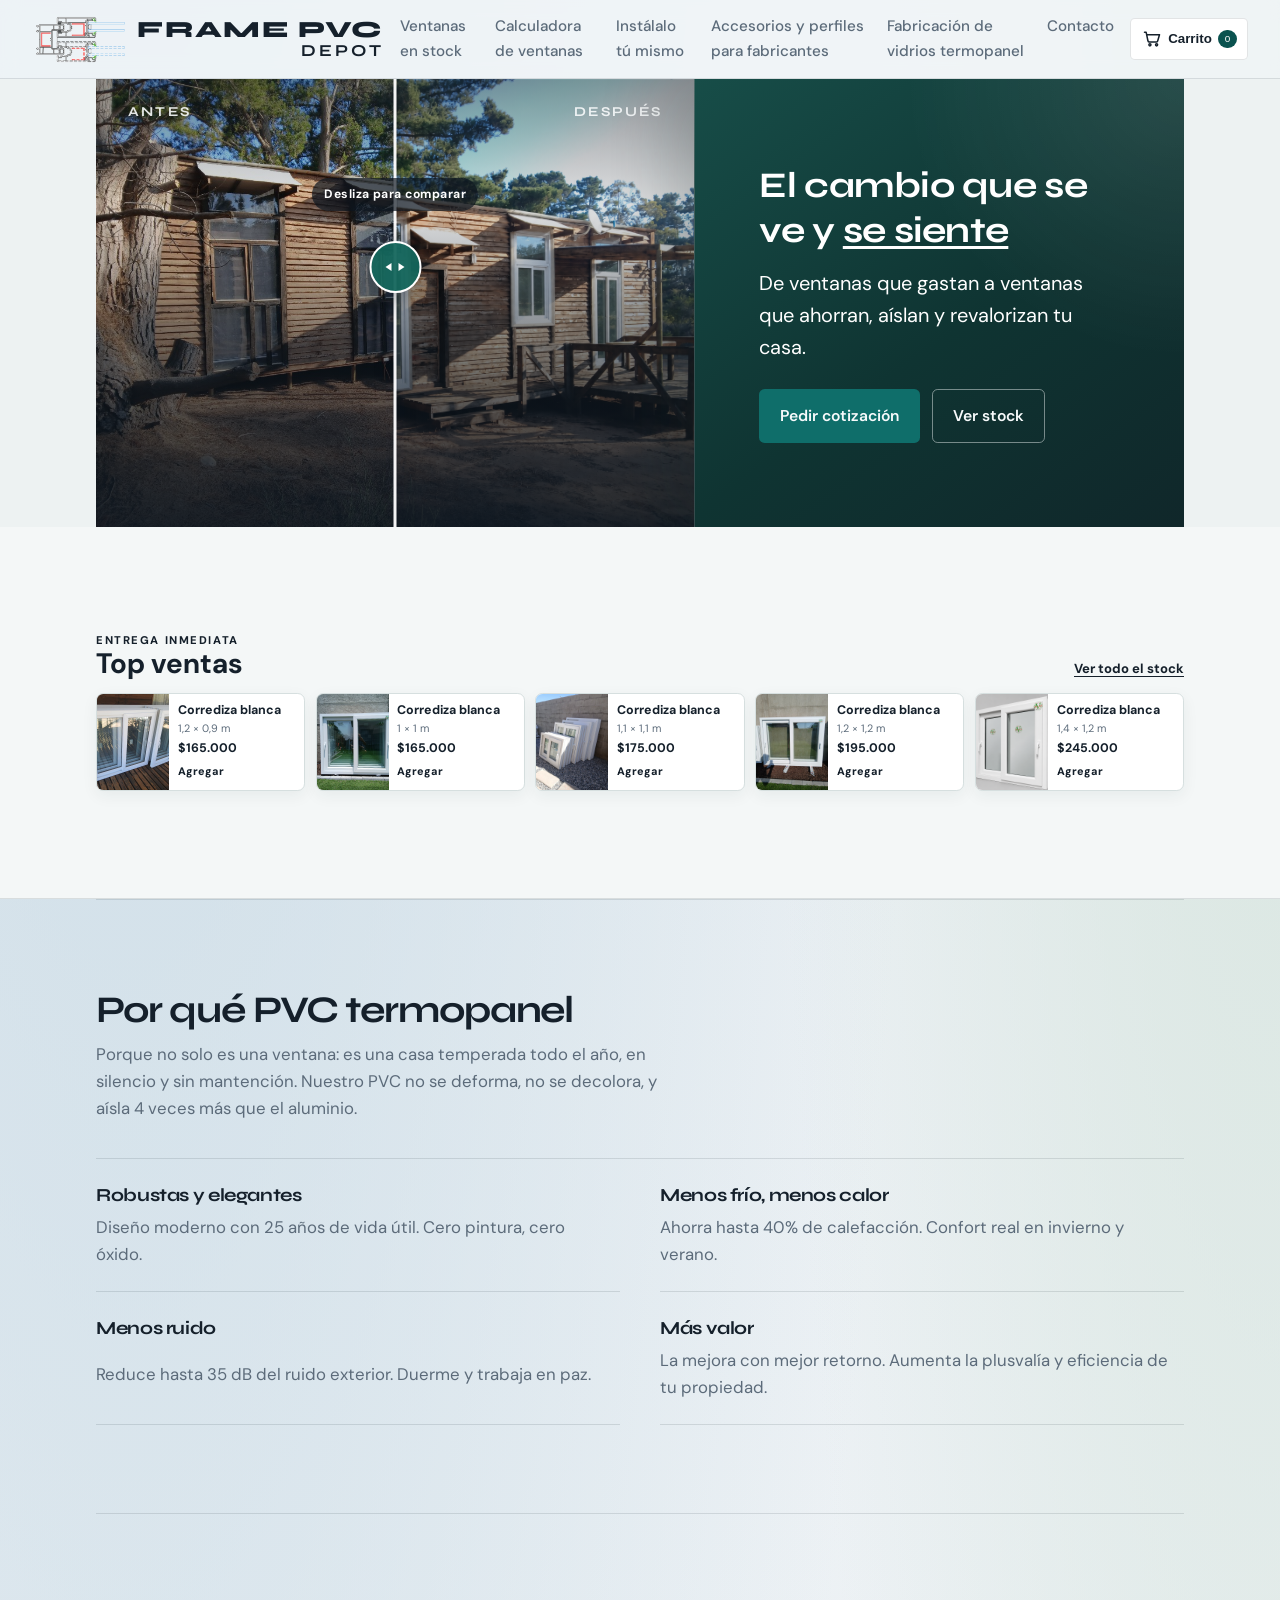
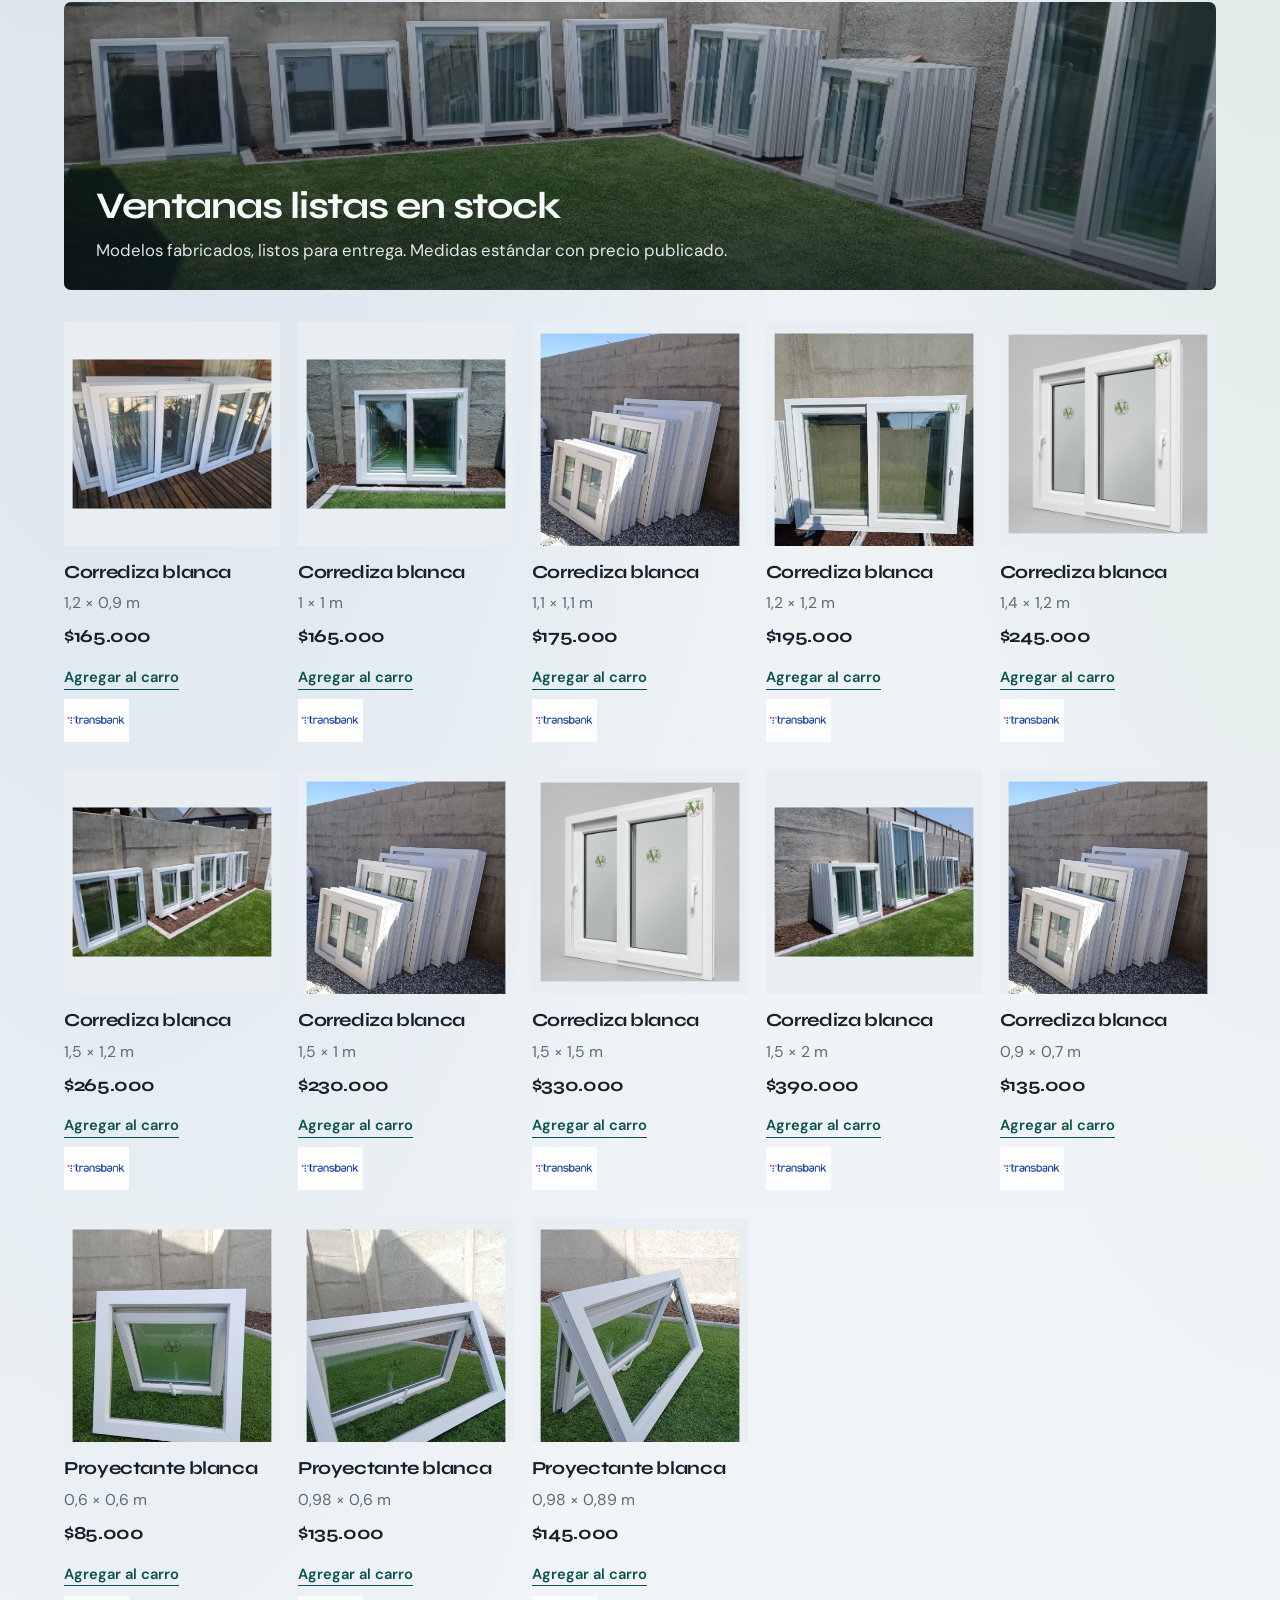
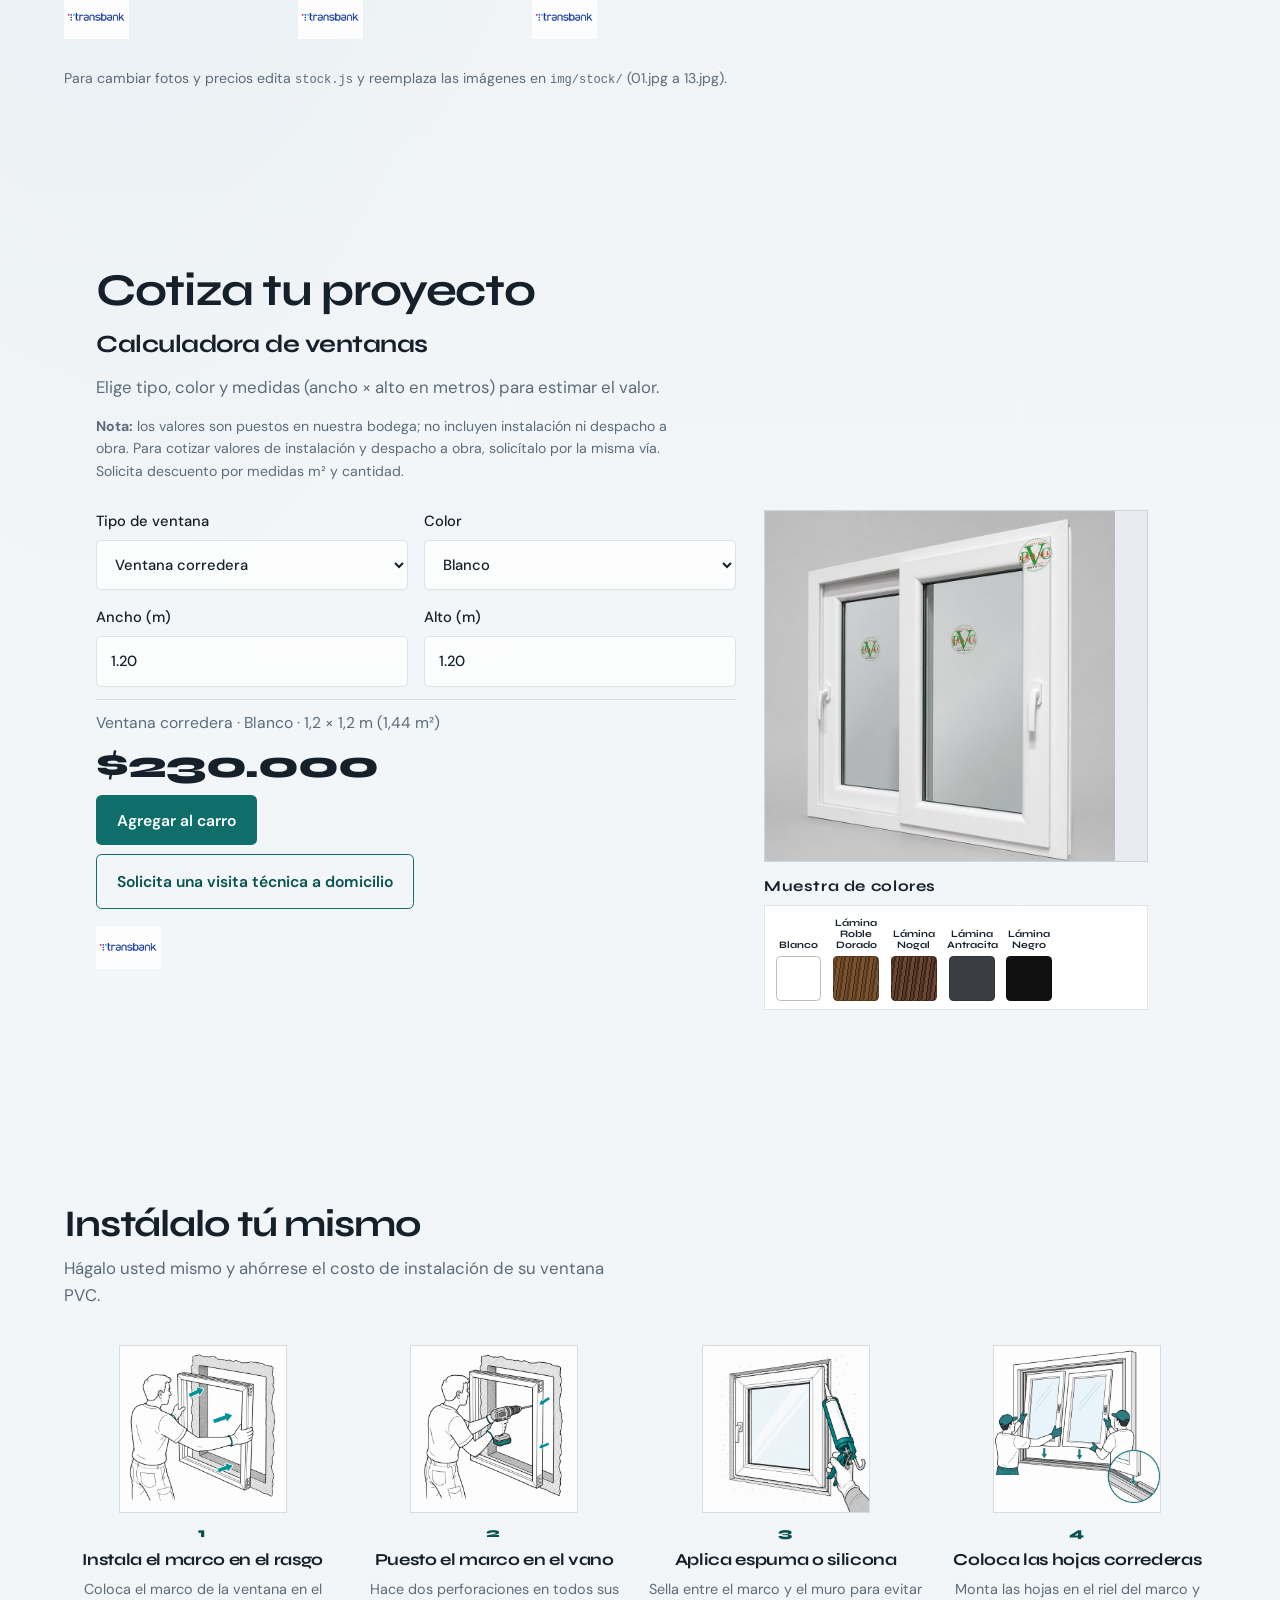
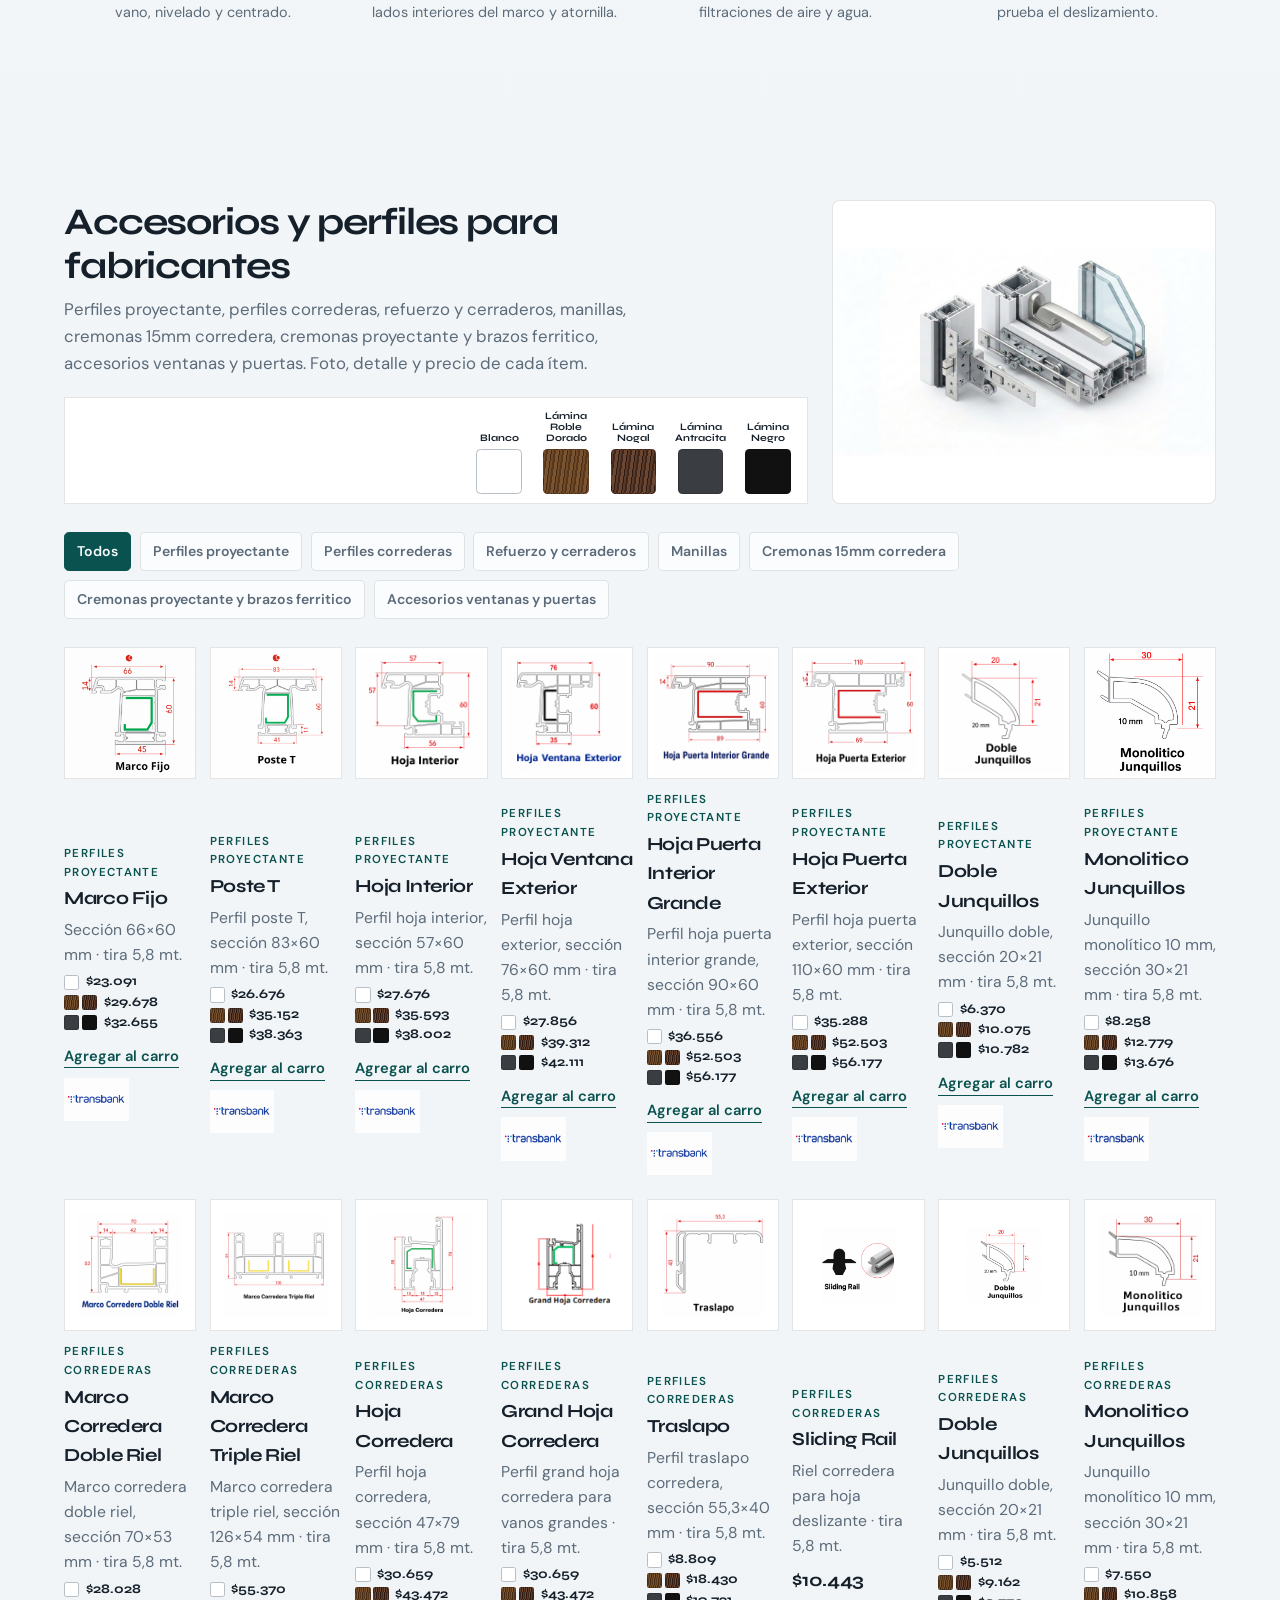
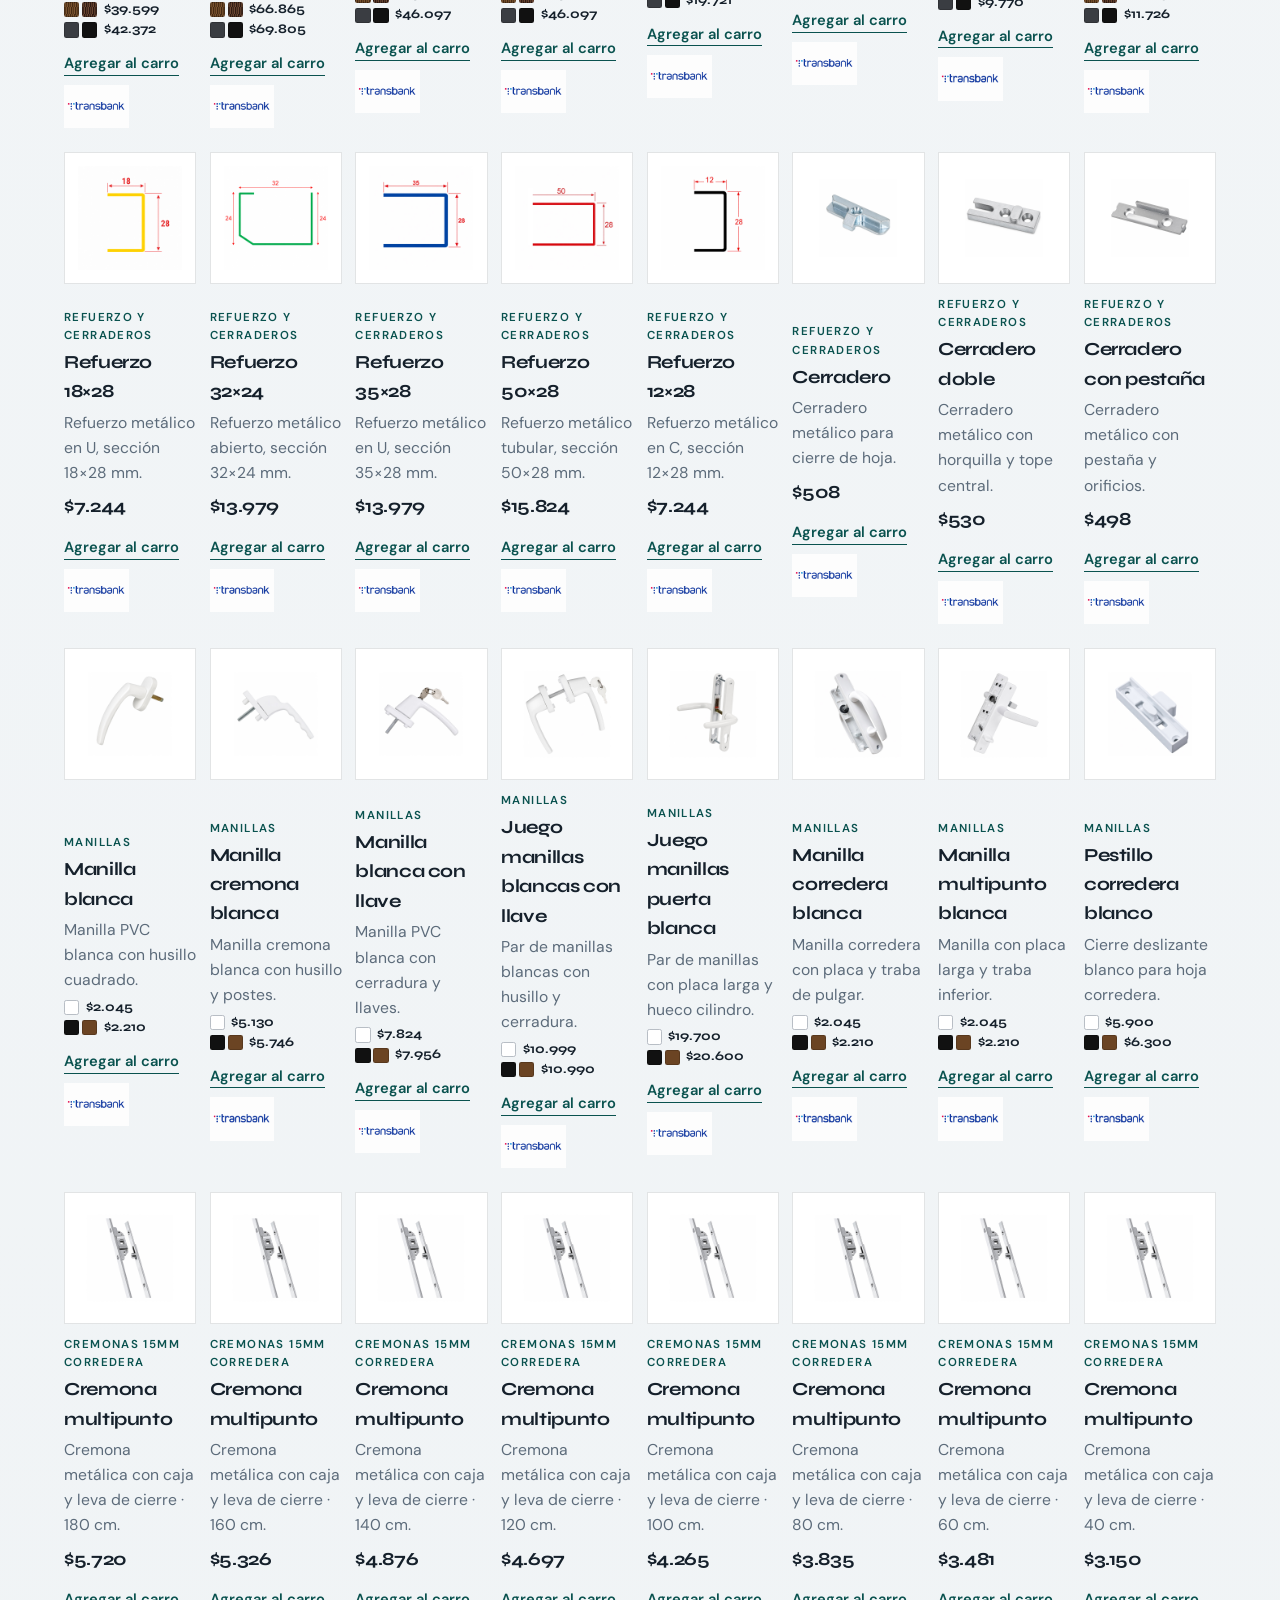
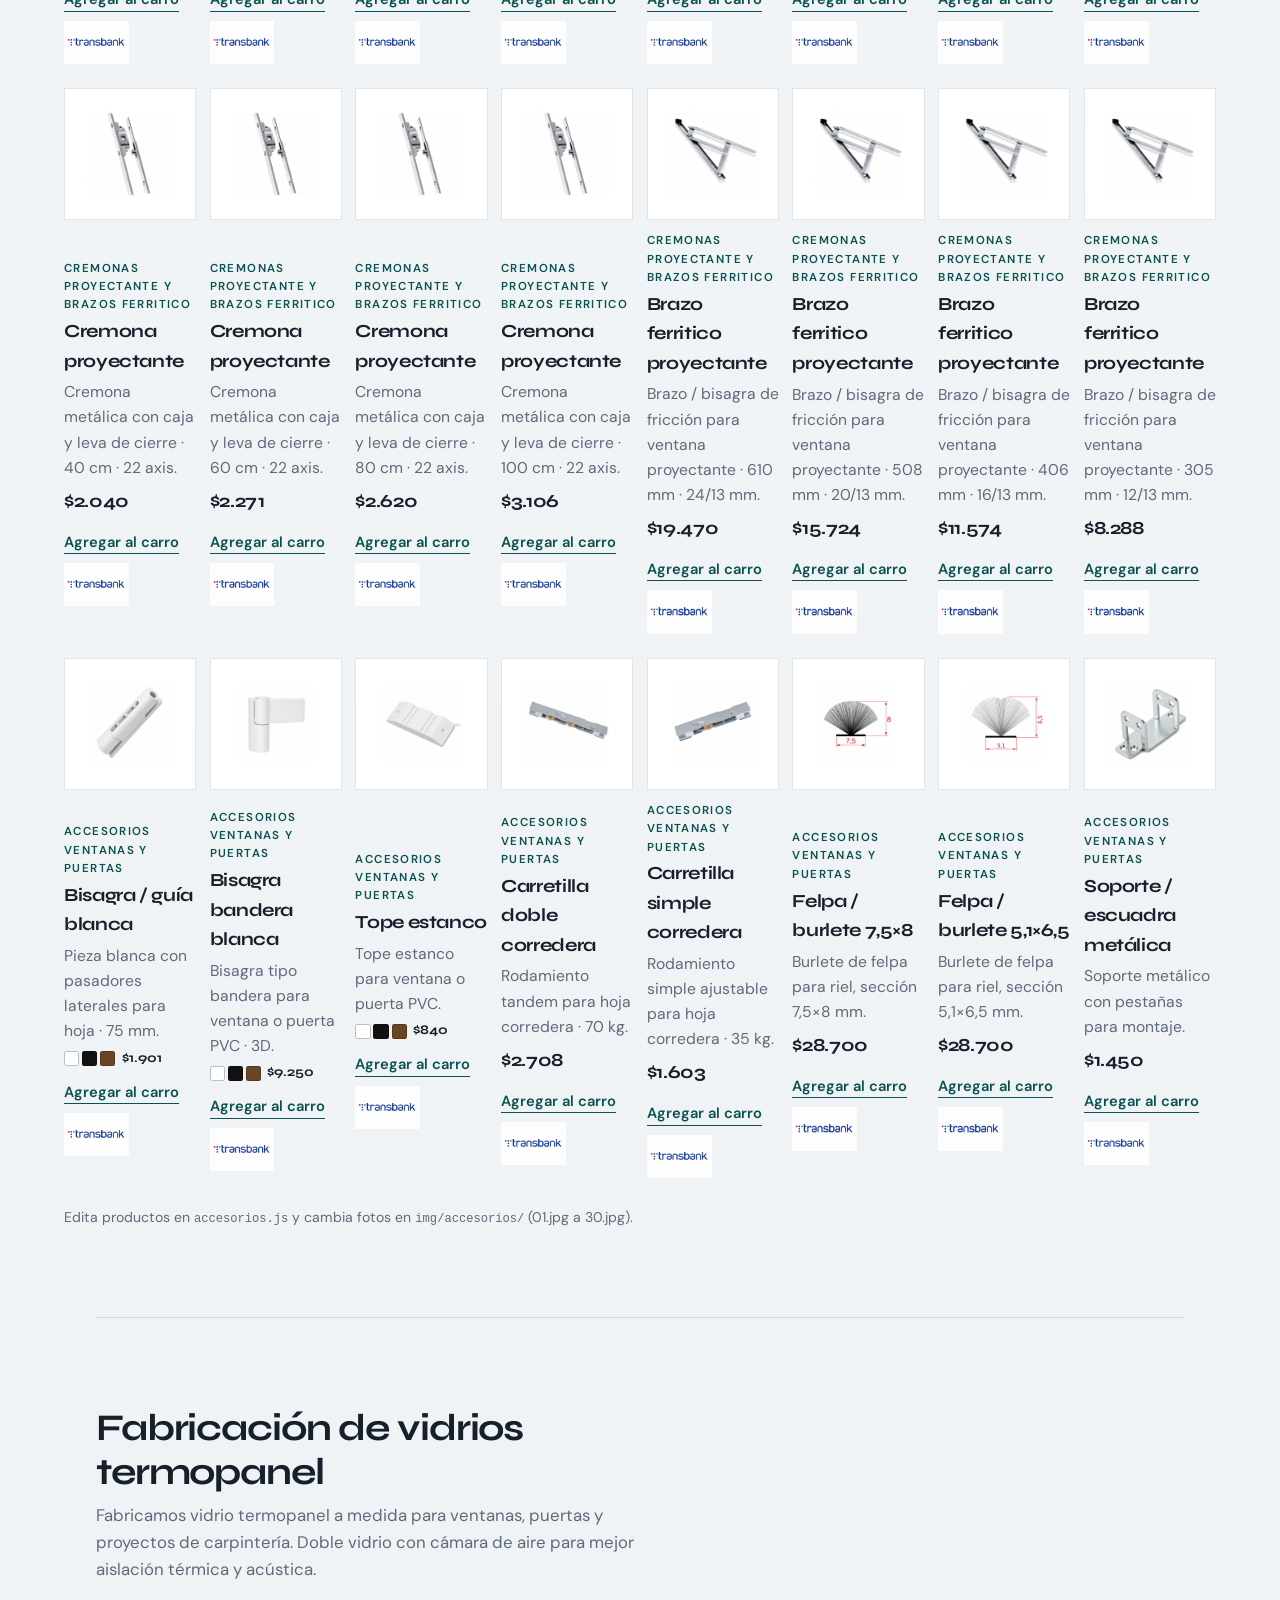
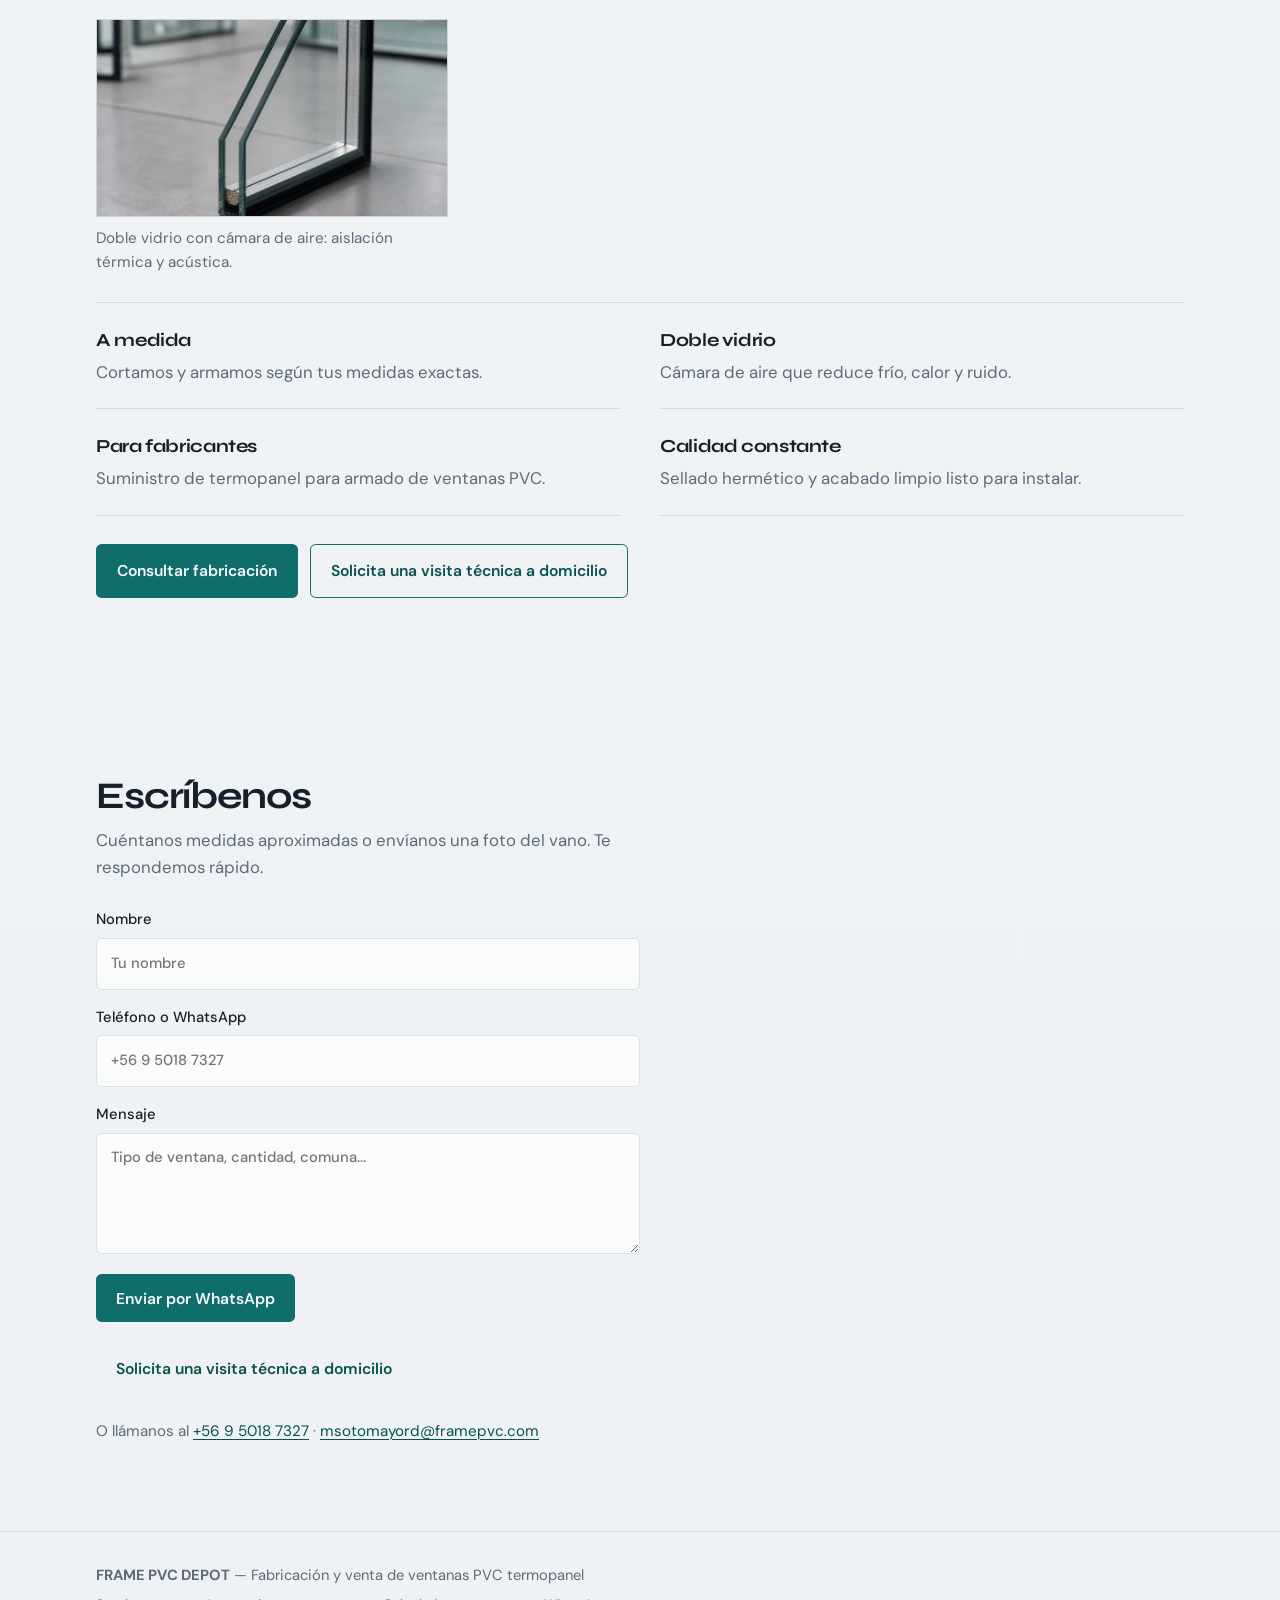
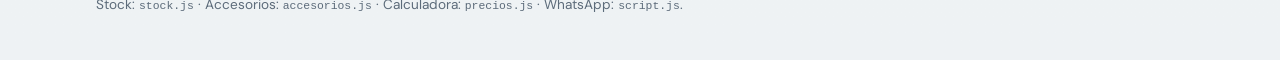
==== index.html @ 9cd3f62a "fix: constrain hero to balanced content width" ====
<!DOCTYPE html>
<html lang="es">
<head>
  <meta charset="UTF-8" />
  <meta name="viewport" content="width=device-width, initial-scale=1" />
  <meta name="description" content="Fabricación y venta de ventanas de PVC termopanel. Medida exacta, instalación y asesoría." />
  <title>FRAME PVC DEPOT — Ventanas termopanel</title>
  <link rel="preconnect" href="https://fonts.googleapis.com" />
  <link rel="preconnect" href="https://fonts.gstatic.com" crossorigin />
  <link href="https://fonts.googleapis.com/css2?family=Syne:wght@600;700;800&family=DM+Sans:ital,opsz,wght@0,9..40,400;0,9..40,500;0,9..40,600;1,9..40,400&display=swap" rel="stylesheet" />
  <link rel="stylesheet" href="styles.css" />
</head>
<body>
  <header class="site-header">
    <a class="logo" href="#inicio" aria-label="FRAME PVC DEPOT">
      <img class="logo-mark" src="img/logo-frame-pvc.png" alt="" width="512" height="512" />
      <span class="logo-name">
        <span class="logo-name-main">FRAME PVC</span>
        <span class="logo-name-sub">DEPOT</span>
      </span>
    </a>
    <button class="menu-toggle" id="menu-toggle" type="button" aria-expanded="false" aria-controls="main-nav" aria-label="Abrir menú"><span></span><span></span><span></span></button>
    <nav class="nav" id="main-nav" aria-label="Principal">
      <a href="#stock">Ventanas en stock</a>
      <a href="#calculadora">Calculadora de ventanas</a>
      <a href="#instalacion">Instálalo tú mismo</a>
      <a href="#accesorios">Accesorios y perfiles para fabricantes</a>
      <a href="#vidrios">Fabricación de vidrios termopanel</a>
      <a href="#contacto">Contacto</a>
    </nav>
    <button class="header-cart" type="button" data-open-unified-cart aria-label="Abrir carrito"><svg class="cart-icon" viewBox="0 0 24 24" aria-hidden="true"><path d="M3 4h2l2.1 10.1a2 2 0 0 0 2 1.6h7.8a2 2 0 0 0 1.9-1.4L21 7H6"/><circle cx="9.5" cy="19" r="1.25"/><circle cx="17.5" cy="19" r="1.25"/></svg><b>Carrito</b><small data-unified-count>0</small></button>
  </header>
  <div class="nav-overlay" id="nav-overlay" hidden></div>

  <main>
    <section class="hero" id="inicio" aria-label="Presentación">
      <div class="hero-main">
      <div class="hero-compare" id="hero-compare" role="group" aria-label="Comparador de antes y después de la instalación">
        <figure class="hero-shot hero-shot--before">
          <img
            src="img/antes.png"
            alt="Casa de madera antes: ventanas antiguas de marco oscuro"
            width="1200"
            height="675"
          />
          <figcaption>Antes</figcaption>
        </figure>
        <figure class="hero-shot hero-shot--after">
          <img
            src="img/despues.png"
            alt="Misma casa después: ventanas PVC blancas correderas instaladas"
            width="1200"
            height="675"
          />
          <figcaption>Después</figcaption>
        </figure>
        <div class="hero-compare-divider" aria-hidden="true">
          <span><i></i><i></i></span>
        </div>
        <input
          class="hero-compare-control"
          id="hero-compare-control"
          type="range"
          min="0"
          max="100"
          value="70"
          aria-label="Desliza para comparar el antes y el después"
        />
        <p class="hero-compare-hint" aria-hidden="true">Desliza para comparar</p>
      </div>
      <div class="hero-content">
        <h1>El cambio que se ve y <span class="hero-underline">se siente</span></h1>
        <p class="lead">De ventanas que gastan a ventanas que ahorran, aíslan y revalorizan tu casa.</p>
        <div class="cta-group">
          <a class="btn btn-primary" href="#contacto">Pedir cotización</a>
          <a class="btn btn-ghost" href="#stock">Ver stock</a>
        </div>
      </div>
      </div>
    </section>

    <section class="hero-bestsellers" aria-labelledby="bestsellers-title">
      <header class="hero-bestsellers-head">
        <div>
          <p>Entrega inmediata</p>
          <h2 id="bestsellers-title">Top ventas</h2>
        </div>
        <a href="#stock">Ver todo el stock</a>
      </header>
      <div class="hero-bestsellers-list" id="hero-bestsellers-list"></div>
    </section>

    <section class="section section-benefits" id="beneficios">
      <div class="section-intro">
        <h2>Por qué PVC termopanel</h2>
        <p>Porque no solo es una ventana: es una casa temperada todo el año, en silencio y sin mantención. Nuestro PVC no se deforma, no se decolora, y aísla 4 veces más que el aluminio.</p>
      </div>
      <ul class="benefit-list">
        <li>
          <strong>Robustas y elegantes</strong>
          <span>Diseño moderno con 25 años de vida útil. Cero pintura, cero óxido.</span>
        </li>
        <li>
          <strong>Menos frío, menos calor</strong>
          <span>Ahorra hasta 40% de calefacción. Confort real en invierno y verano.</span>
        </li>
        <li>
          <strong>Menos ruido</strong>
          <span>Reduce hasta 35 dB del ruido exterior. Duerme y trabaja en paz.</span>
        </li>
        <li>
          <strong>Más valor</strong>
          <span>La mejora con mejor retorno. Aumenta la plusvalía y eficiencia de tu propiedad.</span>
        </li>
      </ul>
    </section>

    <section class="section section-stock" id="stock">
      <div class="stock-hero">
        <div class="stock-backdrop" aria-hidden="true">
          <img src="img/stock-titulo.jpg" alt="" />
        </div>
        <div class="section-intro stock-hero-text">
          <h2>Ventanas listas en stock</h2>
          <p>Modelos fabricados, listos para entrega. Medidas estándar con precio publicado.</p>
        </div>
      </div>
      <aside class="shop-cart" id="cart-stock" aria-label="Carro de compra de ventanas">
        <div class="shop-cart-head">
          <h3>Carro de ventanas</h3>
          <p class="shop-cart-count" data-cart-count>0 ítems</p>
        </div>
        <ul class="shop-cart-list" data-cart-list></ul>
        <div class="shop-cart-foot">
          <p class="shop-cart-total">Total: <strong data-cart-total>$0</strong></p>
          <a class="btn btn-primary shop-cart-wa" data-cart-wa href="#" target="_blank" rel="noopener noreferrer">Pedir por WhatsApp</a>
        </div>
      </aside>
      <div class="stock-gallery" id="stock-gallery"></div>
      <p class="stock-note">
        Para cambiar fotos y precios edita <code>stock.js</code> y reemplaza las imágenes en <code>img/stock/</code> (01.jpg a 13.jpg).
      </p>
    </section>

    <section class="section section-calc" id="calculadora">
      <div class="acc-header calc-header">
        <header class="calc-heading section-intro">
          <h2>Cotiza tu proyecto</h2>
          <h3 class="calc-subtitle">Calculadora de ventanas</h3>
          <p>Elige tipo, color y medidas (ancho × alto en metros) para estimar el valor.</p>
          <p class="stock-note calc-note">
            <strong>Nota:</strong> los valores son puestos en nuestra bodega; no incluyen instalación ni despacho a obra.
            Para cotizar valores de instalación y despacho a obra, solicítalo por la misma vía.
            Solicita descuento por medidas m² y cantidad.
          </p>
        </header>
      </div>

      <div class="calc-body">
        <div class="calc-main">
          <form class="calc-form" id="form-calculadora">
            <label>
              Tipo de ventana
              <select name="tipo" id="calc-tipo" required>
                <option value="corredera">Ventana corredera</option>
                <option value="proyectante">Ventana proyectante</option>
                <option value="puerta">Ventana puerta</option>
                <option value="fija">Ventana fija</option>
              </select>
            </label>

            <label>
              Color
              <select name="color" id="calc-color" required>
                <option value="blanco">Blanco</option>
                <option value="nogal">Nogal</option>
                <option value="roble-dorado">Roble dorado</option>
                <option value="antracita">Antracita</option>
                <option value="negro">Negro</option>
              </select>
            </label>

            <label>
              Ancho (m)
              <input type="number" name="ancho" id="calc-ancho" min="0.4" max="4" step="0.01" value="1.20" required inputmode="decimal" />
            </label>

            <label>
              Alto (m)
              <input type="number" name="alto" id="calc-alto" min="0.4" max="3" step="0.01" value="1.20" required inputmode="decimal" />
            </label>
          </form>

          <div class="calc-result" id="calc-result" aria-live="polite">
            <p class="calc-summary" id="calc-summary"></p>
            <p class="calc-total" id="calc-total"></p>
            <button type="button" class="btn btn-primary" id="calc-add-cart">Agregar al carro</button>
            <a
              class="btn calc-visit-btn"
              href="https://wa.me/56950187327?text=Hola%2C%20quiero%20solicitar%20una%20visita%20t%C3%A9cnica%20a%20domicilio%20para%20medir%20y%20cotizar%20ventanas%20PVC%20termopanel."
              target="_blank"
              rel="noopener noreferrer"
            >Solicita una visita técnica a domicilio</a>
            <img class="pay-logo" src="img/transbank.png" alt="Transbank" width="160" height="48" loading="lazy" />
          </div>
        </div>

        <div class="calc-preview">
          <figure class="calc-ventana">
            <img id="calc-ventana-img" src="img/ventana-blanco.jpg" alt="Ventana corredera PVC según color elegido" width="900" height="900" loading="lazy" />
          </figure>
          <aside class="laminas-muestra calc-colores" aria-label="Muestra de colores">
            <p class="laminas-title">Muestra de colores</p>
            <ul class="laminas-list">
              <li>
                <span>Blanco</span>
                <i class="lamina-swatch lamina-blanco" aria-hidden="true"></i>
              </li>
              <li>
                <span>Lámina<br />Roble Dorado</span>
                <i class="lamina-swatch lamina-roble" aria-hidden="true"></i>
              </li>
              <li>
                <span>Lámina<br />Nogal</span>
                <i class="lamina-swatch lamina-nogal" aria-hidden="true"></i>
              </li>
              <li>
                <span>Lámina<br />Antracita</span>
                <i class="lamina-swatch lamina-antracita" aria-hidden="true"></i>
              </li>
              <li>
                <span>Lámina<br />Negro</span>
                <i class="lamina-swatch lamina-negro" aria-hidden="true"></i>
              </li>
            </ul>
          </aside>
        </div>
      </div>

      <aside class="shop-cart" id="cart-calc" aria-label="Carro de compra de cotización">
        <div class="shop-cart-head">
          <h3>Carro de cotización</h3>
          <p class="shop-cart-count" data-cart-count>0 ítems</p>
        </div>
        <ul class="shop-cart-list" data-cart-list></ul>
        <div class="shop-cart-foot">
          <p class="shop-cart-total">Total: <strong data-cart-total>$0</strong></p>
          <a class="btn btn-primary shop-cart-wa" data-cart-wa href="#" target="_blank" rel="noopener noreferrer">Pedir por WhatsApp</a>
        </div>
      </aside>
    </section>

    <section class="section section-install" id="instalacion">
      <div class="section-intro">
        <h2>Instálalo tú mismo</h2>
        <p>Hágalo usted mismo y ahórrese el costo de instalación de su ventana PVC.</p>
      </div>

      <ol class="install-steps">
        <li>
          <figure>
            <img src="img/instalacion/01.jpg" alt="Paso 1: instalar el marco en el rasgo" width="800" height="800" loading="lazy" />
            <figcaption>
              <span class="step-num">1</span>
              <strong>Instala el marco en el rasgo</strong>
              <span>Coloca el marco de la ventana en el vano, nivelado y centrado.</span>
            </figcaption>
          </figure>
        </li>
        <li>
          <figure>
            <img src="img/instalacion/02.jpg" alt="Paso 2: puesto el marco en el vano, perforar y atornillar" width="800" height="800" loading="lazy" />
            <figcaption>
              <span class="step-num">2</span>
              <strong>Puesto el marco en el vano</strong>
              <span>Hace dos perforaciones en todos sus lados interiores del marco y atornilla.</span>
            </figcaption>
          </figure>
        </li>
        <li>
          <figure>
            <img src="img/instalacion/03.jpg" alt="Paso 3: aplicar espuma o silicona entre marco y muro" width="800" height="800" loading="lazy" />
            <figcaption>
              <span class="step-num">3</span>
              <strong>Aplica espuma o silicona</strong>
              <span>Sella entre el marco y el muro para evitar filtraciones de aire y agua.</span>
            </figcaption>
          </figure>
        </li>
        <li>
          <figure>
            <img src="img/instalacion/04.jpg" alt="Paso 4: colocar hojas correderas" width="800" height="800" loading="lazy" />
            <figcaption>
              <span class="step-num">4</span>
              <strong>Coloca las hojas correderas</strong>
              <span>Monta las hojas en el riel del marco y prueba el deslizamiento.</span>
            </figcaption>
          </figure>
        </li>
      </ol>
    </section>

    <section class="section section-stock section-accesorios" id="accesorios">
      <div class="acc-header">
        <div class="section-intro">
          <h2>Accesorios y perfiles para fabricantes</h2>
          <p>Perfiles proyectante, perfiles correderas, refuerzo y cerraderos, manillas, cremonas 15mm corredera, cremonas proyectante y brazos ferritico, accesorios ventanas y puertas. Foto, detalle y precio de cada ítem.</p>
        </div>
        <figure class="acc-hero-photo">
          <img src="img/accesorios-perfiles.png" alt="Corte de perfil PVC, herrajes y vidrio termopanel" width="1200" height="800" loading="lazy" />
        </figure>
        <aside class="laminas-muestra" aria-label="Muestras de lámina">
          <ul class="laminas-list">
            <li>
              <span>Blanco</span>
              <i class="lamina-swatch lamina-blanco" aria-hidden="true"></i>
            </li>
            <li>
              <span>Lámina<br />Roble Dorado</span>
              <i class="lamina-swatch lamina-roble" aria-hidden="true"></i>
            </li>
            <li>
              <span>Lámina<br />Nogal</span>
              <i class="lamina-swatch lamina-nogal" aria-hidden="true"></i>
            </li>
            <li>
              <span>Lámina<br />Antracita</span>
              <i class="lamina-swatch lamina-antracita" aria-hidden="true"></i>
            </li>
            <li>
              <span>Lámina<br />Negro</span>
              <i class="lamina-swatch lamina-negro" aria-hidden="true"></i>
            </li>
          </ul>
        </aside>
      </div>

      <div class="acc-filters" id="acc-filters" role="group" aria-label="Filtrar accesorios">
        <button type="button" class="acc-filter is-active" data-filter="todos">Todos</button>
        <button type="button" class="acc-filter" data-filter="perfiles proyectante">Perfiles proyectante</button>
        <button type="button" class="acc-filter" data-filter="perfiles correderas">Perfiles correderas</button>
        <button type="button" class="acc-filter" data-filter="refuerzo y cerraderos">Refuerzo y cerraderos</button>
        <button type="button" class="acc-filter" data-filter="manillas">Manillas</button>
        <button type="button" class="acc-filter" data-filter="cremonas 15mm corredera">Cremonas 15mm corredera</button>
        <button type="button" class="acc-filter" data-filter="cremonas proyectante y brazos ferritico">Cremonas proyectante y brazos ferritico</button>
        <button type="button" class="acc-filter" data-filter="accesorios ventanas y puertas">Accesorios ventanas y puertas</button>
      </div>

      <aside class="shop-cart" id="cart-acc" aria-label="Carro de compra de accesorios y perfiles">
        <div class="shop-cart-head">
          <h3>Carro de accesorios y perfiles</h3>
          <p class="shop-cart-count" data-cart-count>0 ítems</p>
        </div>
        <ul class="shop-cart-list" data-cart-list></ul>
        <div class="shop-cart-foot">
          <p class="shop-cart-total">Total: <strong data-cart-total>$0</strong></p>
          <a class="btn btn-primary shop-cart-wa" data-cart-wa href="#" target="_blank" rel="noopener noreferrer">Pedir por WhatsApp</a>
          <a
            class="btn calc-visit-btn"
            href="https://wa.me/56950187327?text=Hola%2C%20quiero%20solicitar%20una%20visita%20t%C3%A9cnica%20a%20domicilio%20para%20medir%20y%20cotizar%20ventanas%20PVC%20termopanel."
            target="_blank"
            rel="noopener noreferrer"
          >Solicita una visita técnica a domicilio</a>
        </div>
      </aside>

      <div class="stock-gallery acc-gallery" id="acc-gallery"></div>
      <p class="stock-note">
        Edita productos en <code>accesorios.js</code> y cambia fotos en <code>img/accesorios/</code> (01.jpg a 30.jpg).
      </p>
    </section>

    <section class="section section-vidrios" id="vidrios">
      <div class="section-intro">
        <h2>Fabricación de vidrios termopanel</h2>
        <p>Fabricamos vidrio termopanel a medida para ventanas, puertas y proyectos de carpintería. Doble vidrio con cámara de aire para mejor aislación térmica y acústica.</p>
      </div>
      <figure class="vidrios-photo">
        <img
          src="img/vidrio-termopanel.jpg"
          alt="Vidrio termopanel de doble panel con separador y sellado perimetral"
          width="1600"
          height="900"
          loading="lazy"
        />
        <figcaption>Doble vidrio con cámara de aire: aislación térmica y acústica.</figcaption>
      </figure>
      <ul class="benefit-list">
        <li>
          <strong>A medida</strong>
          <span>Cortamos y armamos según tus medidas exactas.</span>
        </li>
        <li>
          <strong>Doble vidrio</strong>
          <span>Cámara de aire que reduce frío, calor y ruido.</span>
        </li>
        <li>
          <strong>Para fabricantes</strong>
          <span>Suministro de termopanel para armado de ventanas PVC.</span>
        </li>
        <li>
          <strong>Calidad constante</strong>
          <span>Sellado hermético y acabado limpio listo para instalar.</span>
        </li>
      </ul>
      <p class="vidrios-cta">
        <a class="btn btn-primary" href="#contacto">Consultar fabricación</a>
        <a
          class="btn calc-visit-btn"
          href="https://wa.me/56950187327?text=Hola%2C%20quiero%20solicitar%20una%20visita%20t%C3%A9cnica%20a%20domicilio%20para%20medir%20y%20cotizar%20ventanas%20PVC%20termopanel."
          target="_blank"
          rel="noopener noreferrer"
        >Solicita una visita técnica a domicilio</a>
      </p>
    </section>

    <section class="section section-contact" id="contacto">
      <div class="section-intro">
        <h2>Escríbenos</h2>
        <p>Cuéntanos medidas aproximadas o envíanos una foto del vano. Te respondemos rápido.</p>
      </div>
      <form class="contact-form" id="form-contacto" novalidate>
        <label>
          Nombre
          <input type="text" name="nombre" required autocomplete="name" placeholder="Tu nombre" />
        </label>
        <label>
          Teléfono o WhatsApp
          <input type="tel" name="telefono" required autocomplete="tel" placeholder="+56 9 5018 7327" />
        </label>
        <label class="full">
          Mensaje
          <textarea name="mensaje" rows="4" required placeholder="Tipo de ventana, cantidad, comuna..."></textarea>
        </label>
        <button class="btn btn-primary" type="submit">Enviar por WhatsApp</button>
        <a
          class="btn calc-visit-btn"
          href="https://wa.me/56950187327?text=Hola%2C%20quiero%20solicitar%20una%20visita%20t%C3%A9cnica%20a%20domicilio%20para%20medir%20y%20cotizar%20ventanas%20PVC%20termopanel."
          target="_blank"
          rel="noopener noreferrer"
        >Solicita una visita técnica a domicilio</a>
      </form>
      <p class="contact-note">
        O llámanos al <a href="tel:+56950187327">+56 9 5018 7327</a>
        · <a href="mailto:msotomayord@framepvc.com">msotomayord@framepvc.com</a>
      </p>
    </section>
  </main>

  <footer class="site-footer">
    <p><strong>FRAME PVC DEPOT</strong> — Fabricación y venta de ventanas PVC termopanel</p>
    <p class="fine">Stock: <code>stock.js</code> · Accesorios: <code>accesorios.js</code> · Calculadora: <code>precios.js</code> · WhatsApp: <code>script.js</code>.</p>
  </footer>

  <div class="cart-overlay" id="cart-overlay" hidden></div>
  <aside class="unified-cart" id="unified-cart" aria-hidden="true" aria-labelledby="unified-cart-title">
    <header class="unified-cart-head">
      <div><p>Tu selección</p><h2 id="unified-cart-title">Carrito</h2></div>
      <button class="unified-cart-close" id="unified-cart-close" type="button" aria-label="Cerrar carrito"><span aria-hidden="true">×</span><b>Volver a la tienda</b></button>
    </header>
    <div class="unified-cart-body" id="unified-cart-body"></div>
    <footer class="unified-cart-foot">
      <div><span>Total referencial</span><strong id="unified-cart-total">$0</strong></div>
      <p>Confirmaremos stock, fabricación, despacho y valor final antes de concretar.</p>
      <a class="btn btn-primary is-disabled" id="unified-cart-wa" href="#" target="_blank" rel="noopener noreferrer" aria-disabled="true">Enviar carrito por WhatsApp</a>
    </footer>
  </aside>

  <nav class="mobile-quick-nav" aria-label="Accesos rápidos">
    <a href="#inicio"><span aria-hidden="true">⌂</span>Inicio</a>
    <a href="#stock"><span aria-hidden="true">▦</span>Productos</a>
    <a href="#calculadora"><span aria-hidden="true">◇</span>Calcular</a>
    <a href="#contacto"><span aria-hidden="true">○</span>Contacto</a>
    <button type="button" data-open-unified-cart><svg class="cart-icon" viewBox="0 0 24 24" aria-hidden="true"><path d="M3 4h2l2.1 10.1a2 2 0 0 0 2 1.6h7.8a2 2 0 0 0 1.9-1.4L21 7H6"/><circle cx="9.5" cy="19" r="1.25"/><circle cx="17.5" cy="19" r="1.25"/></svg>Carrito<small data-unified-count>0</small></button>
  </nav>

  <script src="stock.js"></script>
  <script src="accesorios.js"></script>
  <script src="precios.js"></script>
  <script src="script.js"></script>
</body>
</html>
---- styles.css ----
:root {
  --ink: #15202b;
  --muted: #5c6b7a;
  --paper: #f3f6f8;
  --line: rgba(21, 32, 43, 0.12);
  --accent: #0f6e6a;
  --accent-deep: #0a524f;
  --sky: #c5d8e4;
  --mist: #e8eef2;
  --font-display: "Syne", sans-serif;
  --font-body: "DM Sans", sans-serif;
  --space: clamp(1rem, 3vw, 2rem);
  --max: 68rem;
}

*,
*::before,
*::after {
  box-sizing: border-box;
}

html {
  scroll-behavior: smooth;
}

body {
  margin: 0;
  font-family: var(--font-body);
  font-size: 1.05rem;
  line-height: 1.6;
  color: var(--ink);
  background:
    radial-gradient(120% 80% at 10% -10%, var(--sky) 0%, transparent 55%),
    radial-gradient(90% 60% at 100% 0%, #d7e5de 0%, transparent 45%),
    linear-gradient(180deg, var(--mist) 0%, var(--paper) 35%, #eef2f4 100%);
  min-height: 100vh;
}

img {
  max-width: 100%;
  display: block;
}

a {
  color: var(--accent-deep);
  text-decoration-thickness: 1px;
  text-underline-offset: 0.2em;
}

a:hover {
  color: var(--accent);
}

.site-header {
  position: fixed;
  top: 0;
  left: 0;
  right: 0;
  z-index: 20;
  display: flex;
  align-items: center;
  justify-content: space-between;
  gap: 1rem;
  padding: 0.5rem var(--space);
  background: rgba(243, 246, 248, 0.86);
  backdrop-filter: blur(10px);
  border-bottom: 1px solid var(--line);
  overflow: visible;
}

main {
  padding-top: 4.95rem;
}

.logo {
  display: inline-flex;
  align-items: center;
  gap: 0.7rem;
  flex: 0 0 auto;
  text-decoration: none;
  color: var(--ink);
}

.logo:hover {
  opacity: 0.92;
}

.logo-mark {
  display: block;
  width: auto;
  height: clamp(2.8rem, 7vw, 3.85rem);
  object-fit: contain;
  background: transparent;
}

.logo-name {
  display: flex;
  flex-direction: column;
  align-items: flex-end;
  gap: 0.12rem;
  font-family: var(--font-display);
  font-weight: 800;
  font-size: clamp(1.05rem, 2.6vw, 1.45rem);
  letter-spacing: 0.06em;
  line-height: 1;
  color: var(--ink);
  white-space: nowrap;
}

.logo-name-sub {
  font-size: 0.72em;
  letter-spacing: 0.18em;
  font-weight: 700;
}

.nav {
  display: none;
  gap: 1.25rem;
}

.nav a {
  color: var(--muted);
  text-decoration: none;
  font-weight: 500;
  font-size: 0.95rem;
}

.nav a:hover {
  color: var(--ink);
}

.nav-cta {
  font-weight: 600;
  font-size: 0.92rem;
  color: var(--accent-deep);
  text-decoration: none;
  border-bottom: 1px solid currentColor;
  padding-bottom: 0.1rem;
}

.hero {
  background: #edf2f2;
}

.hero-main {
  position: relative;
  width: min(100%, var(--max));
  min-height: clamp(25rem, 41.25vw, 28rem);
  margin: 0 auto;
  display: grid;
  grid-template-columns: minmax(0, 55fr) minmax(24rem, 45fr);
  align-items: center;
  overflow: hidden;
  color: #f7fafb;
  background: #102f2d;
}

.hero-compare {
  --compare-position: 70%;
  position: absolute;
  top: 0;
  bottom: 0;
  left: 0;
  z-index: 0;
  width: 55%;
  max-width: none;
  height: 100%;
  aspect-ratio: auto;
  overflow: hidden;
  background: #17232b;
  transform: none;
  touch-action: pan-y;
  user-select: none;
}

.hero-shot {
  margin: 0;
  position: absolute;
  inset: 0;
  overflow: hidden;
}

.hero-shot--after {
  clip-path: inset(0 0 0 var(--compare-position));
}

.hero-shot img {
  width: 100%;
  height: 100%;
  object-fit: cover;
  object-position: center;
  transform: none;
  animation: none;
}

.hero-shot--before img {
  object-position: center 48%;
}

.hero-shot--after img {
  object-position: center 50%;
}

.hero-shot::after {
  content: "";
  position: absolute;
  inset: 0;
  background:
    linear-gradient(180deg, rgba(12, 22, 32, 0.45) 0%, rgba(12, 22, 32, 0.12) 28%, rgba(12, 22, 32, 0.55) 62%, rgba(12, 22, 32, 0.9) 100%);
}

.hero-compare-divider {
  position: absolute;
  top: 0;
  bottom: 0;
  left: var(--compare-position);
  z-index: 3;
  width: 3px;
  background: rgba(255, 255, 255, 0.95);
  box-shadow: 0 0 0 1px rgba(12, 22, 32, 0.22), 0 0 18px rgba(12, 22, 32, 0.35);
  transform: translateX(-50%);
  pointer-events: none;
}

.hero-compare-divider span {
  position: absolute;
  top: 42%;
  left: 50%;
  display: flex;
  align-items: center;
  justify-content: center;
  gap: 0.42rem;
  width: 3.25rem;
  height: 3.25rem;
  border: 2px solid #fff;
  border-radius: 50%;
  background: rgba(20, 102, 92, 0.94);
  box-shadow: 0 0.45rem 1.4rem rgba(12, 22, 32, 0.35);
  transform: translate(-50%, -50%);
}

.hero-compare-divider i {
  width: 0;
  height: 0;
  border-top: 0.3rem solid transparent;
  border-bottom: 0.3rem solid transparent;
}

.hero-compare-divider i:first-child {
  border-right: 0.4rem solid #fff;
}

.hero-compare-divider i:last-child {
  border-left: 0.4rem solid #fff;
}

.hero-compare-control {
  position: absolute;
  inset: 0;
  z-index: 4;
  width: 100%;
  height: 100%;
  margin: 0;
  opacity: 0;
  cursor: ew-resize;
}

.hero-compare-control:focus-visible + .hero-compare-hint {
  outline: 3px solid #fff;
  outline-offset: 4px;
}

.hero-compare-hint {
  position: absolute;
  top: clamp(4.7rem, 11vh, 6.5rem);
  left: 50%;
  z-index: 3;
  margin: 0;
  padding: 0.42rem 0.75rem;
  border-radius: 999px;
  color: #fff;
  background: rgba(12, 22, 32, 0.68);
  font-size: 0.76rem;
  font-weight: 700;
  letter-spacing: 0.04em;
  transform: translateX(-50%);
  transition: opacity 0.35s ease;
  pointer-events: none;
}

.hero-compare.is-interacted .hero-compare-hint {
  opacity: 0;
}

.hero-shot figcaption {
  position: absolute;
  top: 1.35rem;
  left: var(--space);
  bottom: auto;
  z-index: 2;
  margin: 0;
  font-family: var(--font-display);
  font-weight: 700;
  font-size: 0.85rem;
  letter-spacing: 0.16em;
  text-transform: uppercase;
  color: rgba(247, 250, 251, 0.9);
}

.hero-shot--before figcaption {
  left: var(--space);
  right: auto;
}

.hero-shot--after figcaption {
  left: auto;
  right: var(--space);
}

.hero-content {
  position: relative;
  z-index: 5;
  grid-column: 2;
  width: 100%;
  min-height: 100%;
  margin: 0;
  padding: clamp(2.5rem, 5vw, 5rem) clamp(2rem, 5vw, 5rem);
  display: flex;
  flex-direction: column;
  justify-content: center;
  border-left: 1px solid rgba(255, 255, 255, 0.16);
  background:
    radial-gradient(circle at 100% 0%, rgba(255,255,255,.1), transparent 42%),
    linear-gradient(145deg, #174d48 0%, #0f3432 55%, #10272a 100%);
  box-shadow: -1.5rem 0 4rem rgba(8, 24, 25, 0.22);
  animation: none;
}

.hero-bestsellers {
  min-height: clamp(12rem, calc(100svh - 5rem - clamp(25rem, 41.25vw, 28rem)), 30rem);
  padding: 1.15rem var(--space) 1.35rem;
  display: flex;
  flex-direction: column;
  justify-content: center;
  border-bottom: 1px solid var(--line);
  background: #f4f7f7;
}

.hero-bestsellers-head {
  width: min(100%, var(--max));
  margin: 0 auto 0.85rem;
  display: flex;
  align-items: end;
  justify-content: space-between;
  gap: 1rem;
}

.hero-bestsellers-head p,
.hero-bestsellers-head h2 {
  margin: 0;
}

.hero-bestsellers-head p {
  color: var(--teal);
  font-size: 0.7rem;
  font-weight: 800;
  letter-spacing: 0.14em;
  text-transform: uppercase;
}

.hero-bestsellers-head h2 {
  font-size: clamp(1.3rem, 2.2vw, 1.8rem);
  line-height: 1.05;
}

.hero-bestsellers-head a {
  color: var(--ink);
  font-size: 0.82rem;
  font-weight: 700;
  text-underline-offset: 0.2rem;
}

.hero-bestsellers-list {
  width: min(100%, var(--max));
  margin: 0 auto;
  display: grid;
  grid-template-columns: repeat(5, minmax(0, 1fr));
  gap: 0.65rem;
}

.hero-bestseller {
  min-width: 0;
  display: grid;
  grid-template-columns: 4.5rem minmax(0, 1fr);
  min-height: 5.2rem;
  border: 1px solid #d6dfdf;
  border-radius: 0.45rem;
  overflow: hidden;
  background: #fff;
  box-shadow: 0 0.3rem 1rem rgba(16, 47, 45, 0.06);
}

.hero-bestseller img {
  width: 100%;
  height: 100%;
  min-height: 5.2rem;
  object-fit: cover;
}

.hero-bestseller-info {
  min-width: 0;
  padding: 0.6rem 0.55rem;
  display: flex;
  flex-direction: column;
  align-items: flex-start;
}

.hero-bestseller-info h3,
.hero-bestseller-info p {
  margin: 0;
}

.hero-bestseller-info h3 {
  overflow: hidden;
  font-size: 0.78rem;
  line-height: 1.15;
  text-overflow: ellipsis;
  white-space: nowrap;
}

.hero-bestseller-info p {
  margin-top: 0.18rem;
  color: var(--muted);
  font-size: 0.67rem;
}

.hero-bestseller-info strong {
  margin-top: auto;
  color: var(--ink);
  font-size: 0.78rem;
}

.hero-bestseller-info button {
  margin-top: 0.24rem;
  padding: 0;
  border: 0;
  color: var(--teal);
  background: transparent;
  font: inherit;
  font-size: 0.68rem;
  font-weight: 800;
  cursor: pointer;
}

.hero-content h1,
.hero-content .lead,
.hero-content .cta-group {
  animation: hero-panel-in 0.72s cubic-bezier(.22,.75,.22,1) both;
}

.hero-content .lead {
  animation-delay: 0.14s;
}

.hero-content .cta-group {
  animation-delay: 0.26s;
}

@keyframes hero-panel-in {
  from {
    opacity: 0;
    transform: translateX(1.4rem);
  }
  to {
    opacity: 1;
    transform: translateX(0);
  }
}

.hero h1 {
  margin: 0 0 0.85rem;
  font-family: var(--font-display);
  font-weight: 700;
  font-size: clamp(1.55rem, 3.8vw, 2.25rem);
  letter-spacing: -0.02em;
  line-height: 1.25;
  max-width: 18ch;
  color: #fff;
}

.hero-underline {
  text-decoration: underline;
  text-decoration-thickness: 0.08em;
  text-underline-offset: 0.12em;
}

.lead {
  margin: 0 0 1.6rem;
  font-size: clamp(1.1rem, 2.2vw, 1.25rem);
  color: #fff;
  max-width: 36ch;
}

.cta-group {
  display: flex;
  flex-wrap: wrap;
  gap: 0.75rem;
}

.btn {
  display: inline-flex;
  align-items: center;
  justify-content: center;
  padding: 0.85rem 1.25rem;
  border-radius: 0.35rem;
  font-family: var(--font-body);
  font-weight: 600;
  font-size: 0.98rem;
  text-decoration: none;
  border: 1px solid transparent;
  cursor: pointer;
  transition: transform 0.2s ease, background-color 0.2s ease, border-color 0.2s ease, color 0.2s ease;
}

.btn:hover {
  transform: translateY(-1px);
}

.btn-primary {
  background: var(--accent);
  color: #f7fafb;
}

.btn-primary:hover {
  background: var(--accent-deep);
  color: #f7fafb;
}

.btn-ghost {
  background: transparent;
  color: #f7fafb;
  border-color: rgba(247, 250, 251, 0.45);
}

.btn-ghost:hover {
  border-color: #f7fafb;
  color: #f7fafb;
}

.section {
  width: min(100% - 2 * var(--space), var(--max));
  margin: 0 auto;
  padding: clamp(3.5rem, 8vw, 5.5rem) 0;
}

.section-intro {
  max-width: 36rem;
  margin-bottom: 2.25rem;
}

.section-intro h2 {
  margin: 0 0 0.6rem;
  font-family: var(--font-display);
  font-size: clamp(1.7rem, 3.5vw, 2.35rem);
  letter-spacing: -0.03em;
  line-height: 1.15;
}

.section-intro p {
  margin: 0;
  color: var(--muted);
}

.section.section-stock {
  position: relative;
  width: min(100% - 2 * var(--space), 72rem);
}

.stock-hero {
  position: relative;
  overflow: hidden;
  border-radius: 0.45rem;
  min-height: clamp(12rem, 32vw, 18rem);
  display: grid;
  align-items: end;
  margin-bottom: 2rem;
}

.stock-backdrop {
  position: absolute;
  inset: 0;
  z-index: 0;
}

.stock-backdrop img {
  width: 100%;
  height: 100%;
  object-fit: cover;
  object-position: center;
}

.stock-backdrop::after {
  content: "";
  position: absolute;
  inset: 0;
  background:
    linear-gradient(180deg, rgba(12, 22, 32, 0.25) 0%, rgba(12, 22, 32, 0.72) 100%);
}

.stock-hero-text {
  position: relative;
  z-index: 1;
  margin: 0;
  padding: 1.5rem var(--space) 1.6rem;
  max-width: none;
}

.stock-hero-text h2,
.stock-hero-text p {
  color: #f7fafb;
}

.stock-hero-text p {
  opacity: 0.9;
}

.stock-gallery {
  display: grid;
  gap: 1.75rem 1.25rem;
  grid-template-columns: 1fr;
}

.stock-item {
  display: grid;
  gap: 0.75rem;
  border-bottom: 1px solid var(--line);
  padding-bottom: 1.5rem;
}

.stock-photo {
  display: grid;
  place-items: center;
  overflow: hidden;
  background: #e8eef2;
  aspect-ratio: 4 / 3;
}

.stock-photo img {
  width: 100%;
  height: 100%;
  object-fit: contain;
  object-position: center;
  transition: transform 0.35s ease;
}

.stock-photo:hover img {
  transform: scale(1.28);
}

.stock-photo--small {
  box-sizing: border-box;
  aspect-ratio: 4 / 3;
  width: 100%;
  min-height: 14rem;
  height: 14rem;
  margin-inline: auto;
  justify-self: stretch;
  padding: 0;
  background: #e8eef2;
}

.stock-photo--small img {
  width: 100%;
  height: 100%;
  object-fit: contain;
  object-position: center;
  transform: scale(0.92);
  transform-origin: center center;
  transition: transform 0.35s ease;
}

.stock-photo--small:hover img {
  transform: scale(1.2);
}

.stock-item--compact {
  justify-items: stretch;
  text-align: left;
}

.stock-item--compact .stock-buy {
  justify-self: start;
}

.stock-item--compact .stock-info {
  width: 100%;
}

@media (max-width: 639px) {
  .stock-gallery .stock-photo,
  .stock-gallery .stock-photo--small {
    height: auto;
    min-height: 0;
    aspect-ratio: 1 / 1;
    overflow: hidden;
  }

  .stock-gallery .stock-photo--full {
    aspect-ratio: 1 / 1;
    min-height: 18rem;
  }

  .stock-gallery .stock-photo--portrait {
    aspect-ratio: 3 / 4;
    min-height: 22rem;
  }

  .stock-gallery .stock-photo img,
  .stock-gallery .stock-photo--small img {
    width: 100%;
    height: 100%;
    max-height: none;
    object-fit: contain;
    object-position: center;
    transform: none;
  }

  .stock-gallery .stock-photo:hover img,
  .stock-gallery .stock-photo--small:hover img {
    transform: none;
  }
}

.stock-info h3 {
  margin: 0;
  font-family: var(--font-display);
  font-size: 1.15rem;
  letter-spacing: -0.02em;
}

.stock-size {
  margin: 0.2rem 0 0;
  color: var(--muted);
  font-size: 0.98rem;
}

.stock-price {
  margin: 0.45rem 0 0.7rem;
  font-family: var(--font-display);
  font-weight: 700;
  font-size: 1.35rem;
  letter-spacing: -0.02em;
}

.stock-price--multi {
  display: grid;
  gap: 0.28rem;
  font-size: 0.72rem;
  font-weight: 600;
  letter-spacing: 0;
  line-height: 1.2;
}

.stock-price-line {
  display: flex;
  align-items: center;
  gap: 0.4rem;
}

.acc-swatches {
  display: inline-flex;
  align-items: center;
  gap: 0.18rem;
  flex: 0 0 auto;
}

.acc-swatch {
  display: block;
  width: 0.95rem;
  height: 0.95rem;
  border-radius: 0.14rem;
  border: 1px solid rgba(0, 0, 0, 0.18);
  box-sizing: border-box;
}

.acc-swatch--blanco {
  background: #fff;
  border-color: #b8bec5;
}

.acc-swatch--roble {
  background:
    repeating-linear-gradient(
      98deg,
      #6e4a28 0 1px,
      #56371c 1px 2px,
      #7a5330 2px 3px,
      #452a14 3px 4px
    );
}

.acc-swatch--nogal {
  background:
    repeating-linear-gradient(
      98deg,
      #5a3a28 0 1px,
      #3f271c 1px 2px,
      #6b4632 2px 3px,
      #2e1a12 3px 4px
    );
}

.acc-swatch--antracita {
  background: #3a3d42;
}

.acc-swatch--negro {
  background: #111;
}

.acc-swatch--cafe {
  background: #6b4423;
}

.acc-swatch-price {
  font-family: var(--font-display);
  font-weight: 700;
  font-size: 0.82rem;
  color: var(--ink);
}

.stock-buy {
  font-family: var(--font-body);
  font-weight: 600;
  font-size: 0.92rem;
  color: var(--accent-deep);
  background: none;
  border: none;
  border-bottom: 1px solid currentColor;
  padding: 0 0 0.1rem;
  justify-self: start;
  cursor: pointer;
  text-decoration: none;
}

.stock-buy:hover {
  color: var(--accent);
}

.pay-logo {
  display: block;
  width: auto;
  height: 2.7rem;
  margin-top: 0.55rem;
  object-fit: contain;
  object-position: left center;
  justify-self: start;
}

.shop-cart {
  margin: 0 0 1.5rem;
  padding: 1rem 1.1rem;
  border: 1px solid var(--line);
  background: #fff;
  display: grid;
  gap: 0.85rem;
}

.shop-cart-head {
  display: flex;
  align-items: baseline;
  justify-content: space-between;
  gap: 1rem;
}

.shop-cart-head h3 {
  margin: 0;
  font-family: var(--font-display);
  font-size: 1.15rem;
  letter-spacing: -0.02em;
}

.shop-cart-count {
  margin: 0;
  color: var(--muted);
  font-size: 0.9rem;
}

.shop-cart-list {
  list-style: none;
  margin: 0;
  padding: 0;
  display: grid;
  gap: 0.65rem;
}

.shop-cart-empty {
  margin: 0;
  color: var(--muted);
  font-size: 0.92rem;
}

.shop-cart-item {
  display: grid;
  grid-template-columns: 1fr auto;
  gap: 0.35rem 0.85rem;
  padding: 0.55rem 0;
  border-top: 1px solid var(--line);
}

.shop-cart-item-info {
  display: grid;
  gap: 0.15rem;
}

.shop-cart-item-info strong {
  font-family: var(--font-display);
  font-size: 0.98rem;
}

.shop-cart-item-info span {
  color: var(--muted);
  font-size: 0.85rem;
}

.shop-cart-item-actions {
  display: inline-flex;
  align-items: center;
  gap: 0.35rem;
  justify-self: end;
  align-self: start;
}

.shop-qty,
.shop-remove {
  width: 1.7rem;
  height: 1.7rem;
  border: 1px solid var(--line);
  background: #f7fafb;
  color: var(--ink);
  cursor: pointer;
  font-size: 0.95rem;
  line-height: 1;
}

.shop-remove {
  margin-left: 0.25rem;
  color: var(--muted);
}

.shop-qty-val {
  min-width: 1.2rem;
  text-align: center;
  font-weight: 600;
}

.shop-cart-item-total {
  margin: 0;
  grid-column: 1 / -1;
  font-family: var(--font-display);
  font-weight: 700;
  font-size: 1rem;
}

.shop-cart-foot {
  display: flex;
  flex-wrap: wrap;
  align-items: center;
  justify-content: space-between;
  gap: 0.75rem;
  padding-top: 0.35rem;
  border-top: 1px solid var(--line);
}

.shop-cart-total {
  margin: 0;
  font-size: 1rem;
}

.shop-cart-wa.is-disabled {
  pointer-events: none;
  opacity: 0.45;
}

.stock-note {
  margin: 1.75rem 0 0;
  color: var(--muted);
  font-size: 0.88rem;
}

.stock-note code {
  font-size: 0.86em;
}

@media (min-width: 640px) {
  .stock-gallery {
    grid-template-columns: repeat(2, 1fr);
    gap: 2rem 1.5rem;
  }
}

@media (min-width: 960px) {
  .stock-gallery {
    grid-template-columns: repeat(5, 1fr);
    gap: 1.75rem 1.1rem;
  }

  .acc-gallery {
    grid-template-columns: repeat(8, 1fr);
    gap: 1.5rem 0.85rem;
  }

  .stock-item {
    border-bottom: none;
    padding-bottom: 0;
  }

  .stock-price {
    font-size: 1.15rem;
  }
}

.benefit-list {
  list-style: none;
  margin: 0;
  padding: 0;
  display: grid;
  gap: 0;
  border-top: 1px solid var(--line);
}

.benefit-list li {
  padding: 1.4rem 0;
  border-bottom: 1px solid var(--line);
  display: grid;
  gap: 0.25rem;
  opacity: 0;
  transform: translateY(0.8rem);
  animation: rise 0.7s ease-out forwards;
}

.benefit-list li:nth-child(1) { animation-delay: 0.05s; }
.benefit-list li:nth-child(2) { animation-delay: 0.15s; }
.benefit-list li:nth-child(3) { animation-delay: 0.25s; }
.benefit-list li:nth-child(4) { animation-delay: 0.35s; }

.benefit-list strong {
  font-family: var(--font-display);
  font-size: 1.15rem;
  letter-spacing: -0.02em;
}

.benefit-list span {
  color: var(--muted);
}

.section.section-install {
  width: min(100% - 2 * var(--space), 72rem);
}

.install-steps {
  list-style: none;
  margin: 0;
  padding: 0;
  display: grid;
  gap: 1.1rem;
}

.install-steps li {
  margin: 0;
}

.install-steps figure {
  margin: 0;
  display: grid;
  gap: 0.55rem;
  justify-items: center;
}

.install-steps img {
  width: 58%;
  max-width: 11.5rem;
  height: auto;
  max-height: 11.5rem;
  aspect-ratio: 1 / 1;
  object-fit: contain;
  background: #f3f6f8;
  border: 1px solid var(--line);
  transition: transform 0.35s ease;
}

.install-steps figure:hover img {
  transform: scale(1.25);
}

.install-steps figcaption {
  display: grid;
  gap: 0.25rem;
  max-width: 28rem;
  text-align: center;
}

.step-num {
  font-family: var(--font-display);
  font-weight: 800;
  font-size: 0.85rem;
  letter-spacing: 0.12em;
  color: var(--accent-deep);
}

.install-steps strong {
  font-family: var(--font-display);
  font-size: 1.2rem;
  letter-spacing: -0.02em;
}

.install-steps figcaption span:last-child {
  color: var(--muted);
  font-size: 0.98rem;
}

@media (min-width: 720px) {
  .install-steps {
    grid-template-columns: repeat(2, 1fr);
    gap: 1.25rem 1.25rem;
  }
}

@media (min-width: 960px) {
  .install-steps {
    grid-template-columns: repeat(4, 1fr);
    gap: 0.9rem;
  }

  .install-steps img {
    width: 70%;
    max-width: 10.5rem;
    max-height: 10.5rem;
  }

  .install-steps strong {
    font-size: 1.05rem;
  }

  .install-steps figcaption span:last-child {
    font-size: 0.9rem;
  }
}

.acc-gallery .stock-photo {
  aspect-ratio: 1 / 1;
  background: #fff;
  padding: 0.75rem;
  box-sizing: border-box;
  border: 1px solid var(--line);
}

.acc-gallery .stock-photo img {
  width: 100%;
  height: 100%;
  object-fit: contain;
  object-position: center;
  transform: scale(0.98);
  transform-origin: center center;
  transition: transform 0.35s ease;
}

.acc-gallery .stock-photo:hover img {
  transform: scale(1.28);
}

.acc-gallery .stock-photo--acc-lg img {
  transform: scale(1.5);
}

.acc-gallery .stock-photo--acc-lg:hover img {
  transform: scale(1.85);
}

.acc-gallery .stock-photo--acc-md img {
  transform: scale(1.32);
}

.acc-gallery .stock-photo--acc-md:hover img {
  transform: scale(1.65);
}

.acc-gallery .stock-photo--acc-foto8 img {
  transform: scale(1.24);
}

.acc-gallery .stock-photo--acc-foto8:hover img {
  transform: scale(1.55);
}

.acc-gallery .stock-photo--acc-sm img {
  transform: scale(1.14);
}

.acc-gallery .stock-photo--acc-sm:hover img {
  transform: scale(1.42);
}

.acc-gallery .stock-photo--acc-sm2 img {
  transform: scale(0.7);
}

.acc-gallery .stock-photo--acc-sm2:hover img {
  transform: scale(1);
}

.acc-gallery .stock-photo--acc-xs {
  width: 100%;
  margin-inline: auto;
  justify-self: center;
}

.acc-gallery .stock-photo--acc-xs img {
  transform: scale(1.12);
}

.acc-gallery .stock-photo--acc-xs:hover img {
  transform: scale(1.42);
}

.acc-header {
  display: grid;
  gap: 1.5rem;
  margin-bottom: 1.75rem;
  align-items: start;
}

.acc-header .section-intro {
  margin-bottom: 0;
}

.acc-hero-photo {
  margin: 0;
  background: #fff;
  border: 1px solid var(--line);
  border-radius: 0.45rem;
  overflow: hidden;
}

.acc-hero-photo img {
  display: block;
  width: 100%;
  height: auto;
  object-fit: contain;
  object-position: center;
}

.laminas-muestra {
  margin: 0;
}

.laminas-list {
  list-style: none;
  margin: 0;
  padding: 0.55rem 0.7rem;
  display: flex;
  flex-wrap: nowrap;
  gap: 0.55rem 0.7rem;
  justify-content: flex-start;
  align-items: end;
  background: #fff;
  border: 1px solid var(--line);
}

.laminas-list li {
  display: grid;
  grid-template-rows: 2.2em auto;
  gap: 0.3rem;
  justify-items: center;
  align-items: end;
  flex: 0 0 auto;
  width: 3.5rem;
  min-width: 0;
}

.laminas-list span {
  display: flex;
  align-items: flex-end;
  justify-content: center;
  align-self: stretch;
  width: 100%;
  text-align: center;
  font-family: var(--font-display);
  font-weight: 700;
  font-size: 0.62rem;
  line-height: 1.1;
  color: var(--ink);
}

.lamina-swatch {
  display: block;
  width: 2.85rem;
  height: 2.85rem;
  border-radius: 0.28rem;
  border: 1px solid rgba(0, 0, 0, 0.14);
  box-sizing: border-box;
}

.lamina-roble {
  background:
    repeating-linear-gradient(
      98deg,
      #6e4a28 0 2px,
      #56371c 2px 4px,
      #7a5330 4px 7px,
      #452a14 7px 8px
    );
}

.lamina-nogal {
  background:
    repeating-linear-gradient(
      98deg,
      #5a3a28 0 2px,
      #3f271c 2px 4px,
      #6b4632 4px 7px,
      #2e1a12 7px 8px
    );
}

.lamina-antracita {
  background: #3a3d42;
}

.lamina-negro {
  background: #111;
}

.lamina-blanco {
  background: #fff;
  border-color: #b8bec5;
}

@media (min-width: 900px) {
  .section-accesorios .acc-header {
    grid-template-columns: minmax(0, 1fr) minmax(16rem, 24rem);
    grid-template-areas:
      "intro photo"
      "laminas photo";
    gap: 1.25rem 1.5rem;
    align-items: start;
  }

  .section-accesorios .acc-header .section-intro {
    grid-area: intro;
  }

  .acc-hero-photo {
    grid-area: photo;
    align-self: stretch;
  }

  .acc-hero-photo img {
    height: 100%;
    object-fit: contain;
  }

  .section-accesorios .laminas-muestra {
    grid-area: laminas;
  }

  .laminas-list {
    justify-content: flex-end;
  }
}

.acc-filters {
  display: flex;
  flex-wrap: wrap;
  gap: 0.55rem;
  margin: 0 0 1.75rem;
}

.acc-filter {
  appearance: none;
  border: 1px solid var(--line);
  background: rgba(255, 255, 255, 0.7);
  color: var(--muted);
  font: inherit;
  font-size: 0.88rem;
  font-weight: 600;
  padding: 0.45rem 0.75rem;
  border-radius: 0.3rem;
  cursor: pointer;
}

.acc-filter:hover {
  color: var(--ink);
  border-color: rgba(21, 32, 43, 0.25);
}

.acc-filter.is-active {
  color: #f7fafb;
  background: var(--accent-deep);
  border-color: var(--accent-deep);
}

.acc-cat {
  margin: 0 0 0.15rem;
  font-size: 0.72rem;
  font-weight: 600;
  letter-spacing: 0.12em;
  text-transform: uppercase;
  color: var(--accent-deep);
}

.section-benefits {
  border-top: 1px solid var(--line);
  border-bottom: 1px solid var(--line);
}

.section-vidrios {
  border-top: 1px solid var(--line);
}

.vidrios-photo {
  margin: 0 0 1.75rem;
  max-width: 22rem;
}

.vidrios-photo img {
  display: block;
  width: 100%;
  height: auto;
  aspect-ratio: 16 / 9;
  object-fit: cover;
  border: 1px solid var(--line);
  background: #e8eef2;
}

.vidrios-photo figcaption {
  margin: 0.55rem 0 0;
  color: var(--muted);
  font-size: 0.95rem;
}

.vidrios-cta {
  margin: 1.75rem 0 0;
  display: flex;
  flex-wrap: wrap;
  gap: 0.75rem;
  align-items: center;
}

.section-contact .section-intro {
  margin-bottom: 1.75rem;
}

.contact-form {
  display: grid;
  gap: 1rem;
  max-width: 34rem;
}

.contact-form label {
  display: grid;
  gap: 0.4rem;
  font-weight: 500;
  font-size: 0.92rem;
}

.calc-heading {
  margin: 0 0 1.5rem;
}

.calc-heading .calc-note {
  margin-top: 0.85rem;
  max-width: 42rem;
}

.acc-header .calc-heading,
.calc-header .calc-heading {
  margin: 0;
}

.calc-side {
  display: grid;
  gap: 0.85rem;
  justify-items: stretch;
}

.calc-body {
  display: grid;
  gap: 1.25rem;
  align-items: start;
  margin-bottom: 1rem;
}

.calc-main {
  display: grid;
  gap: 0.75rem;
  max-width: 40rem;
}

.calc-preview {
  display: grid;
  gap: 0.75rem;
  justify-items: start;
  width: min(100%, 20rem);
}

.calc-ventana {
  margin: 0;
  border: 1px solid var(--line);
  background: #e8ecf0;
  overflow: hidden;
  width: 100%;
  height: 18rem;
}

.calc-ventana img {
  display: block;
  width: 100%;
  height: 100%;
  object-fit: contain;
  object-position: left bottom;
  transition: transform 0.35s ease;
}

.calc-ventana:hover img {
  transform: scale(1.18);
  transform-origin: left bottom;
}

.calc-colores {
  width: 100%;
}

.laminas-title {
  margin: 0 0 0.4rem;
  font-family: var(--font-display);
  font-weight: 700;
  font-size: 0.95rem;
  letter-spacing: 0.04em;
  color: var(--ink);
}

.calc-colores .laminas-list {
  flex-wrap: wrap;
  justify-content: flex-start;
  padding: 0.5rem 0.55rem;
  gap: 0.45rem 0.5rem;
}

.calc-colores .laminas-list li {
  width: 3.1rem;
}

@media (min-width: 720px) {
  .calc-body {
    grid-template-columns: minmax(0, 40rem) auto;
    gap: 1.5rem 1.75rem;
    align-items: start;
  }

  .calc-preview {
    width: 22rem;
  }

  .calc-ventana {
    height: 20rem;
  }
}

@media (min-width: 900px) {
  .calc-header {
    align-items: start;
  }

  .calc-preview {
    width: 24rem;
  }

  .calc-ventana {
    height: 22rem;
  }
}

.calc-heading h2 {
  margin: 0 0 0.55rem;
  font-family: var(--font-display);
  font-size: clamp(2rem, 4.5vw, 2.85rem);
  letter-spacing: -0.03em;
  line-height: 1.1;
}

.calc-subtitle {
  margin: 0 0 0.6rem;
  font-family: var(--font-display);
  font-size: clamp(1.25rem, 2.5vw, 1.55rem);
  letter-spacing: -0.02em;
  font-weight: 700;
}

.calc-form {
  display: grid;
  gap: 1rem;
  max-width: 40rem;
  margin-bottom: 0;
}

.calc-form label {
  display: grid;
  gap: 0.4rem;
  font-weight: 500;
  font-size: 0.92rem;
}

.calc-form input,
.calc-form select,
.contact-form input,
.contact-form textarea {
  width: 100%;
  padding: 0.8rem 0.9rem;
  border: 1px solid var(--line);
  border-radius: 0.35rem;
  background: rgba(255, 255, 255, 0.72);
  color: var(--ink);
  font: inherit;
}

.calc-form input:focus,
.calc-form select:focus {
  outline: 2px solid rgba(15, 110, 106, 0.35);
  outline-offset: 1px;
  border-color: var(--accent);
}

.calc-result {
  max-width: 40rem;
  padding: 0.65rem 0 0;
  border-top: 1px solid var(--line);
  display: grid;
  gap: 0.55rem;
  justify-items: start;
}

.calc-summary {
  margin: 0;
  color: var(--muted);
  font-size: 0.98rem;
}

.calc-total {
  margin: 0;
  font-family: var(--font-display);
  font-weight: 800;
  font-size: clamp(1.8rem, 4vw, 2.4rem);
  letter-spacing: -0.03em;
  line-height: 1.1;
}

#calc-add-cart:disabled {
  opacity: 0.45;
  cursor: not-allowed;
}

.calc-visit-btn {
  text-decoration: none;
  background: transparent;
  color: var(--accent-deep);
  border-color: var(--accent);
}

.calc-visit-btn:hover {
  background: var(--accent);
  color: #f7fafb;
  border-color: var(--accent);
}

#cart-acc .calc-visit-btn {
  flex: 1 1 100%;
}

#cart-calc {
  margin-top: 0.25rem;
  margin-bottom: 1rem;
}

@media (min-width: 720px) {
  .calc-form {
    grid-template-columns: 1fr 1fr;
  }
}

.contact-form input:focus,
.contact-form textarea:focus {
  outline: 2px solid rgba(15, 110, 106, 0.35);
  outline-offset: 1px;
  border-color: var(--accent);
}

.contact-form .btn {
  justify-self: start;
  margin-top: 0.25rem;
  border: none;
}

.contact-note {
  margin: 1.5rem 0 0;
  color: var(--muted);
  font-size: 0.95rem;
}

.site-footer {
  padding: 2rem var(--space) 2.5rem;
  border-top: 1px solid var(--line);
  color: var(--muted);
  font-size: 0.92rem;
}

.site-footer p {
  margin: 0 0 0.4rem;
  width: min(100%, var(--max));
  margin-inline: auto;
}

.site-footer .fine {
  font-size: 0.85rem;
}

.site-footer code {
  font-size: 0.84em;
}

@keyframes rise {
  from {
    opacity: 0;
    transform: translateY(0.9rem);
  }
  to {
    opacity: 1;
    transform: translateY(0);
  }
}

@keyframes hero-drift {
  from {
    transform: scale(1.04) translate3d(0, 0, 0);
  }
  to {
    transform: scale(1.08) translate3d(-1.2%, -0.8%, 0);
  }
}

@media (min-width: 720px) {
  .nav {
    display: flex;
  }

  .benefit-list {
    grid-template-columns: 1fr 1fr;
    gap: 0 2.5rem;
  }

  .benefit-list li:nth-child(odd) {
    padding-right: 0.5rem;
  }
}

@media (prefers-reduced-motion: reduce) {
  html {
    scroll-behavior: auto;
  }

  .hero-shot img,
  .hero-content,
  .hero-content h1,
  .hero-content .lead,
  .hero-content .cta-group,
  .benefit-list li {
    animation: none;
    opacity: 1;
    transform: none;
  }

  .stock-photo:hover img,
  .stock-photo--small:hover img,
  .acc-gallery .stock-photo:hover img,
  .acc-gallery .stock-photo--acc-lg:hover img,
  .acc-gallery .stock-photo--acc-md:hover img,
  .acc-gallery .stock-photo--acc-foto8:hover img,
  .acc-gallery .stock-photo--acc-sm:hover img,
  .acc-gallery .stock-photo--acc-sm2:hover img,
  .acc-gallery .stock-photo--acc-xs:hover img,
  .install-steps figure:hover img,
  .calc-ventana:hover img {
    transform: none;
  }
}

/* Mejora móvil de la versión original: conserva la composición de escritorio */
.menu-toggle,
.mobile-quick-nav,
.nav-overlay {
  display: none;
}

.header-cart {
  position: relative;
  flex: 0 0 auto;
  min-height: 2.65rem;
  display: inline-flex;
  align-items: center;
  gap: 0.4rem;
  padding: 0.45rem 0.65rem;
  border: 1px solid var(--line);
  border-radius: 0.3rem;
  background: #fff;
  color: var(--ink);
  cursor: pointer;
}

.cart-icon {
  width: 1.25rem;
  height: 1.25rem;
  fill: none;
  stroke: currentColor;
  stroke-width: 1.8;
  stroke-linecap: round;
  stroke-linejoin: round;
}

.header-cart small,
.mobile-quick-nav button small {
  min-width: 1.15rem;
  height: 1.15rem;
  display: grid;
  place-items: center;
  border-radius: 1rem;
  background: var(--accent-deep);
  color: white;
  font-size: 0.62rem;
}

.shop-cart {
  display: none;
}

.cart-overlay {
  position: fixed;
  z-index: 50;
  inset: 0;
  background: rgba(12, 22, 32, 0.58);
}

.cart-overlay[hidden] {
  display: none;
}

.unified-cart {
  position: fixed;
  z-index: 51;
  top: 0;
  right: 0;
  width: min(34rem, calc(100% - 1.25rem));
  height: 100dvh;
  display: grid;
  grid-template-rows: auto 1fr auto;
  background: #f7f9fa;
  box-shadow: -20px 0 55px rgba(12, 22, 32, 0.28);
  transform: translateX(105%);
  visibility: hidden;
  transition: transform 0.25s ease, visibility 0.25s;
}

.unified-cart.is-open {
  transform: none;
  visibility: visible;
}

body.cart-open {
  overflow: hidden;
}

.unified-cart-head {
  min-height: 5rem;
  display: flex;
  align-items: center;
  justify-content: space-between;
  gap: 1rem;
  padding: 0.85rem 1rem;
  border-bottom: 1px solid var(--line);
  background: white;
}

.unified-cart-head p,
.unified-cart-head h2 {
  margin: 0;
}

.unified-cart-head p {
  color: var(--muted);
  font-size: 0.72rem;
  font-weight: 700;
  letter-spacing: 0.1em;
  text-transform: uppercase;
}

.unified-cart-head h2 {
  font-family: var(--font-display);
  font-size: 1.45rem;
}

.unified-cart-close {
  min-height: 2.8rem;
  display: inline-flex;
  align-items: center;
  gap: 0.45rem;
  padding: 0.45rem 0.7rem;
  border: 1px solid var(--line);
  border-radius: 0.3rem;
  background: #fff;
  color: var(--ink);
  cursor: pointer;
}

.unified-cart-close span {
  font-size: 1.5rem;
  line-height: 1;
}

.unified-cart-body {
  overflow-y: auto;
  padding: 0.9rem;
}

.unified-cart-empty {
  min-height: 100%;
  display: grid;
  place-content: center;
  justify-items: center;
  padding: 2rem;
  text-align: center;
}

.unified-cart-empty > .cart-icon {
  width: 2.8rem;
  height: 2.8rem;
  color: var(--muted);
}

.unified-cart-empty h3,
.unified-cart-empty p {
  margin: 0.35rem 0;
}

.unified-cart-empty p {
  max-width: 25rem;
  color: var(--muted);
}

.unified-cart-empty button {
  margin-top: 1rem;
  padding: 0.75rem 1rem;
  border: 1px solid var(--accent);
  border-radius: 0.3rem;
  background: transparent;
  color: var(--accent-deep);
  font-weight: 700;
  cursor: pointer;
}

.unified-cart-group {
  margin-bottom: 1rem;
  border: 1px solid var(--line);
  background: white;
}

.unified-cart-group > header {
  display: flex;
  align-items: center;
  justify-content: space-between;
  gap: 1rem;
  padding: 0.7rem 0.8rem;
  border-bottom: 1px solid var(--line);
  background: var(--mist);
}

.unified-cart-group h3,
.unified-cart-group p {
  margin: 0;
}

.unified-cart-group h3 {
  font-size: 0.95rem;
}

.unified-cart-group p {
  color: var(--muted);
  font-size: 0.7rem;
}

.unified-cart-group > header > strong {
  white-space: nowrap;
  font-size: 0.72rem;
  color: var(--accent-deep);
}

.unified-cart-group ul {
  margin: 0;
  padding: 0;
  list-style: none;
}

.unified-cart-group li {
  display: grid;
  grid-template-columns: minmax(0, 1fr) auto;
  gap: 0.55rem 0.8rem;
  padding: 0.8rem;
  border-bottom: 1px solid var(--line);
}

.unified-cart-group li:last-child {
  border-bottom: 0;
}

.unified-cart-group li > div:first-child {
  min-width: 0;
  display: grid;
}

.unified-cart-group li span,
.unified-cart-group li small {
  color: var(--muted);
  font-size: 0.72rem;
}

.unified-item-actions {
  display: flex;
  align-items: center;
  gap: 0.35rem;
}

.unified-item-actions button {
  width: 2rem;
  height: 2rem;
  border: 1px solid var(--line);
  background: #f7f9fa;
  cursor: pointer;
}

.unified-item-actions .unified-remove {
  margin-left: 0.25rem;
  color: #7a3030;
}

.unified-line-total {
  grid-column: 1 / -1;
  font-size: 0.9rem;
}

.unified-cart-foot {
  padding: 0.9rem 1rem calc(1rem + env(safe-area-inset-bottom));
  border-top: 1px solid var(--line);
  background: white;
}

.unified-cart-foot > div {
  display: flex;
  justify-content: space-between;
  gap: 1rem;
}

.unified-cart-foot strong {
  font-family: var(--font-display);
  font-size: 1.25rem;
}

.unified-cart-foot p {
  margin: 0.45rem 0 0.75rem;
  color: var(--muted);
  font-size: 0.72rem;
}

.unified-cart-foot .btn {
  width: 100%;
}

.unified-cart-foot .is-disabled {
  pointer-events: none;
  opacity: 0.45;
}

@media (max-width: 719px) {
  html {
    scroll-padding-top: 4.2rem;
    overflow-x: hidden;
  }

  body {
    overflow-x: hidden;
    padding-bottom: calc(4rem + env(safe-area-inset-bottom));
    font-size: 0.98rem;
  }

  main {
    padding-top: 3.9rem;
  }

  body.menu-open {
    overflow: hidden;
  }

  .site-header {
    min-height: 3.9rem;
    padding: 0.42rem 0.85rem;
    background: rgba(243, 246, 248, 0.98);
    backdrop-filter: none;
  }

  .logo {
    gap: 0.5rem;
  }

  .logo-mark {
    height: 2.55rem;
  }

  .logo-name {
    font-size: 1rem;
  }

  .menu-toggle {
    position: relative;
    z-index: 32;
    width: 2.75rem;
    height: 2.75rem;
    display: grid;
    place-content: center;
    gap: 0.28rem;
    padding: 0;
    border: 1px solid var(--line);
    border-radius: 0.3rem;
    background: #fff;
    color: var(--ink);
    cursor: pointer;
  }

  .menu-toggle span {
    width: 1.2rem;
    height: 2px;
    display: block;
    background: currentColor;
    transition: transform 0.2s ease, opacity 0.2s ease;
  }

  .menu-toggle[aria-expanded="true"] span:nth-child(1) { transform: translateY(0.38rem) rotate(45deg); }
  .menu-toggle[aria-expanded="true"] span:nth-child(2) { opacity: 0; }
  .menu-toggle[aria-expanded="true"] span:nth-child(3) { transform: translateY(-0.38rem) rotate(-45deg); }

  .nav {
    position: fixed;
    z-index: 31;
    top: 3.9rem;
    right: 0;
    bottom: 0;
    width: min(22rem, 92vw);
    display: none;
    flex-direction: column;
    gap: 0;
    padding: 1rem 1.1rem calc(5rem + env(safe-area-inset-bottom));
    overflow-y: auto;
    background: #f7f9fa;
    box-shadow: -18px 0 42px rgba(21, 32, 43, 0.18);
    transform: translateX(105%);
    visibility: hidden;
    transition: transform 0.24s ease, visibility 0.24s;
  }

  .nav.is-open {
    display: flex;
    transform: none;
    visibility: visible;
  }

  .nav a {
    display: block;
    padding: 0.95rem 0.25rem;
    border-bottom: 1px solid var(--line);
    color: var(--ink);
    font-size: 0.98rem;
    font-weight: 600;
  }

  .nav-overlay {
    position: fixed;
    z-index: 30;
    inset: 3.9rem 0 0;
    display: block;
    background: rgba(12, 22, 32, 0.48);
  }

  .nav-overlay[hidden] {
    display: none;
  }

  .mobile-quick-nav {
    position: fixed;
    z-index: 25;
    left: 0;
    right: 0;
    bottom: 0;
    height: calc(4rem + env(safe-area-inset-bottom));
    display: grid;
    grid-template-columns: repeat(5, 1fr);
    padding: 0.2rem 0.25rem env(safe-area-inset-bottom);
    border-top: 1px solid var(--line);
    background: rgba(250, 251, 251, 0.98);
    box-shadow: 0 -8px 22px rgba(21, 32, 43, 0.1);
  }

  .mobile-quick-nav a,
  .mobile-quick-nav button {
    position: relative;
    display: flex;
    flex-direction: column;
    align-items: center;
    justify-content: center;
    gap: 0.05rem;
    color: var(--muted);
    font-size: 0.61rem;
    font-weight: 600;
    line-height: 1.15;
    text-decoration: none;
    border: 0;
    background: transparent;
    cursor: pointer;
  }

  .mobile-quick-nav span {
    color: var(--ink);
    font-size: 1.05rem;
  }

  .mobile-quick-nav .cart-icon {
    width: 1.05rem;
    height: 1.05rem;
    color: var(--ink);
  }

  .mobile-quick-nav button small {
    position: absolute;
    top: 0.08rem;
    right: calc(50% - 1.35rem);
  }


  .hero-main {
    min-height: 0;
    padding-top: 75%;
    grid-template-columns: 1fr;
    align-items: end;
    background: #17232b;
  }

  .hero-bestsellers {
    min-height: 0;
    padding: 1rem 0 1.15rem;
    display: block;
  }

  .hero-bestsellers-head {
    padding: 0 1rem;
  }

  .hero-bestsellers-list {
    grid-template-columns: none;
    grid-auto-flow: column;
    grid-auto-columns: minmax(13.5rem, 72vw);
    gap: 0.65rem;
    width: 100%;
    padding: 0 1rem 0.35rem;
    overflow-x: auto;
    overscroll-behavior-inline: contain;
    scroll-snap-type: inline mandatory;
    scrollbar-width: thin;
  }

  .hero-bestseller {
    scroll-snap-align: start;
  }

  .hero-compare {
    top: 0;
    bottom: auto;
    left: 0;
    width: 100%;
    height: auto;
    max-width: none;
    aspect-ratio: 4 / 3;
    transform: none;
  }

  .hero-shot img {
    object-position: center center;
  }

  .hero-shot::after {
    background: linear-gradient(180deg, rgba(12,22,32,.25), rgba(12,22,32,.08) 55%, rgba(12,22,32,.78));
  }

  .hero-shot figcaption {
    top: 1.2rem;
    font-size: 1rem;
    letter-spacing: 0.14em;
  }

  .hero-content {
    position: relative;
    z-index: 4;
    grid-column: 1;
    width: 100%;
    margin: 0;
    align-self: end;
    padding: 3.4rem 1rem 1.5rem;
    border-left: 0;
    background: linear-gradient(180deg, transparent, rgba(12,22,32,.92) 28%, #17232b 70%);
    box-shadow: none;
    animation: none;
    opacity: 1;
    transform: none;
  }

  .hero h1 {
    max-width: 16ch;
    margin-bottom: 0.65rem;
    font-size: clamp(1.85rem, 8.3vw, 2.35rem);
    line-height: 1.06;
  }

  .hero .lead {
    max-width: 31rem;
    margin-bottom: 1.15rem;
    font-size: 0.98rem;
    line-height: 1.5;
  }

  .cta-group {
    display: grid;
    grid-template-columns: 1fr 0.78fr;
    gap: 0.6rem;
  }

  .cta-group .btn {
    min-height: 3rem;
    padding-inline: 0.75rem;
    text-align: center;
  }

  .section,
  .section.section-stock,
  .section.section-install {
    width: calc(100% - 1.25rem);
    padding: 3.1rem 0;
  }

  .section-intro {
    margin-bottom: 1.45rem;
  }

  .section-intro h2,
  .calc-heading h2 {
    font-size: clamp(1.65rem, 7.6vw, 2.1rem);
  }

  .benefit-list li {
    padding: 1rem 0;
  }

  .stock-hero {
    min-height: 11rem;
    margin-bottom: 1rem;
    border-radius: 0.25rem;
  }

  .stock-hero-text {
    padding: 1.1rem;
  }

  .shop-cart {
    padding: 0.85rem;
  }

  .shop-cart.is-empty {
    padding-block: 0.72rem;
  }

  .shop-cart.is-empty .shop-cart-list,
  .shop-cart.is-empty .shop-cart-foot {
    display: none;
  }

  .shop-cart-foot .btn {
    width: 100%;
    text-align: center;
  }

  .stock-gallery {
    gap: 0.7rem;
  }

  .stock-item {
    grid-template-columns: minmax(7.4rem, 36%) minmax(0, 1fr);
    align-items: stretch;
    gap: 0;
    padding: 0;
    overflow: hidden;
    border: 1px solid var(--line);
    background: rgba(255,255,255,.72);
  }

  .stock-photo,
  .stock-photo--small,
  .acc-gallery .stock-photo {
    width: 100%;
    min-height: 10.5rem;
    height: 100%;
    aspect-ratio: auto;
    padding: 0.3rem;
    border: 0;
    border-right: 1px solid var(--line);
  }

  .stock-photo img,
  .stock-photo--small img,
  .acc-gallery .stock-photo img {
    transform: none;
    object-fit: contain;
  }

  .stock-info {
    min-width: 0;
    display: flex;
    flex-direction: column;
    padding: 0.75rem;
  }

  .stock-info h3 {
    font-size: 0.98rem;
    line-height: 1.2;
  }

  .stock-size,
  .stock-price {
    font-size: 0.82rem;
  }

  .stock-price {
    margin: 0.35rem 0;
  }

  .stock-buy {
    margin-top: auto;
    align-self: flex-start;
  }

  .calc-body,
  .calc-main,
  .calc-preview {
    width: 100%;
    max-width: none;
  }

  .calc-form {
    grid-template-columns: 1fr 1fr;
    gap: 0.7rem;
  }

  .calc-form input,
  .calc-form select,
  .contact-form input,
  .contact-form textarea {
    min-height: 2.9rem;
    padding: 0.7rem;
  }

  .calc-result .btn {
    width: 100%;
    text-align: center;
  }

  .calc-preview {
    grid-template-columns: minmax(0, 1fr);
  }

  .calc-ventana {
    height: 15rem;
  }

  .laminas-list,
  .calc-colores .laminas-list {
    flex-wrap: nowrap;
    overflow-x: auto;
    justify-content: flex-start;
    scrollbar-width: thin;
  }

  .install-steps {
    gap: 0.7rem;
  }

  .install-steps figure {
    grid-template-columns: 6.6rem minmax(0, 1fr);
    align-items: center;
    justify-items: stretch;
    gap: 0.85rem;
    padding: 0.7rem;
    border: 1px solid var(--line);
    background: rgba(255,255,255,.58);
  }

  .install-steps img {
    width: 6.6rem;
    height: 6.6rem;
  }

  .install-steps figcaption {
    text-align: left;
  }

  .install-steps strong {
    font-size: 1rem;
  }

  .install-steps figcaption span:last-child {
    font-size: 0.84rem;
    line-height: 1.4;
  }

  .acc-header {
    grid-template-columns: minmax(0, 1fr);
    gap: 1rem;
  }

  .acc-header,
  .acc-header .section-intro,
  .laminas-muestra,
  .laminas-list,
  .acc-filters {
    min-width: 0;
    max-width: 100%;
  }

  .acc-filters {
    flex-wrap: nowrap;
    overflow-x: auto;
    margin-inline: -0.6rem;
    padding: 0 0.6rem 0.45rem;
  }

  .acc-filter {
    flex: none;
    white-space: nowrap;
  }

  .vidrios-photo {
    max-width: none;
    margin-bottom: 1.25rem;
  }

  .vidrios-cta {
    display: grid;
  }

  .vidrios-cta .btn,
  .contact-form .btn {
    width: 100%;
    justify-self: stretch;
    text-align: center;
  }

  .contact-form {
    max-width: none;
  }

  .site-footer {
    padding-bottom: 1.5rem;
  }

  .header-cart {
    display: none;
  }

  .unified-cart-head {
    min-height: 4.5rem;
  }

  .unified-cart-close b {
    font-size: 0.78rem;
  }

  .unified-cart-body {
    padding: 0.65rem;
  }

  #stock > .stock-note,
  #accesorios > .stock-note {
    display: none;
  }
}

@media (min-width: 720px) and (max-width: 1000px) {
  html {
    overflow-x: hidden;
  }

  .site-header {
    gap: 0.65rem;
  }

  .logo-mark {
    height: 2.8rem;
  }

  .logo-name {
    font-size: 0.92rem;
  }

  .nav {
    flex-wrap: wrap;
    justify-content: flex-end;
    gap: 0.15rem 0.65rem;
  }

  .nav a {
    font-size: 0.7rem;
    line-height: 1.2;
  }

  .section-accesorios,
  .section-accesorios .acc-header {
    min-width: 0;
    overflow: hidden;
  }
}

@media (max-width: 370px) {
  .logo-name {
    font-size: 0.9rem;
  }

  .hero h1 {
    font-size: 1.8rem;
  }

  .hero-content {
    padding-bottom: calc(4.75rem + env(safe-area-inset-bottom));
  }

  .calc-form {
    grid-template-columns: 1fr;
  }

  .stock-item {
    grid-template-columns: 7rem minmax(0, 1fr);
  }
}
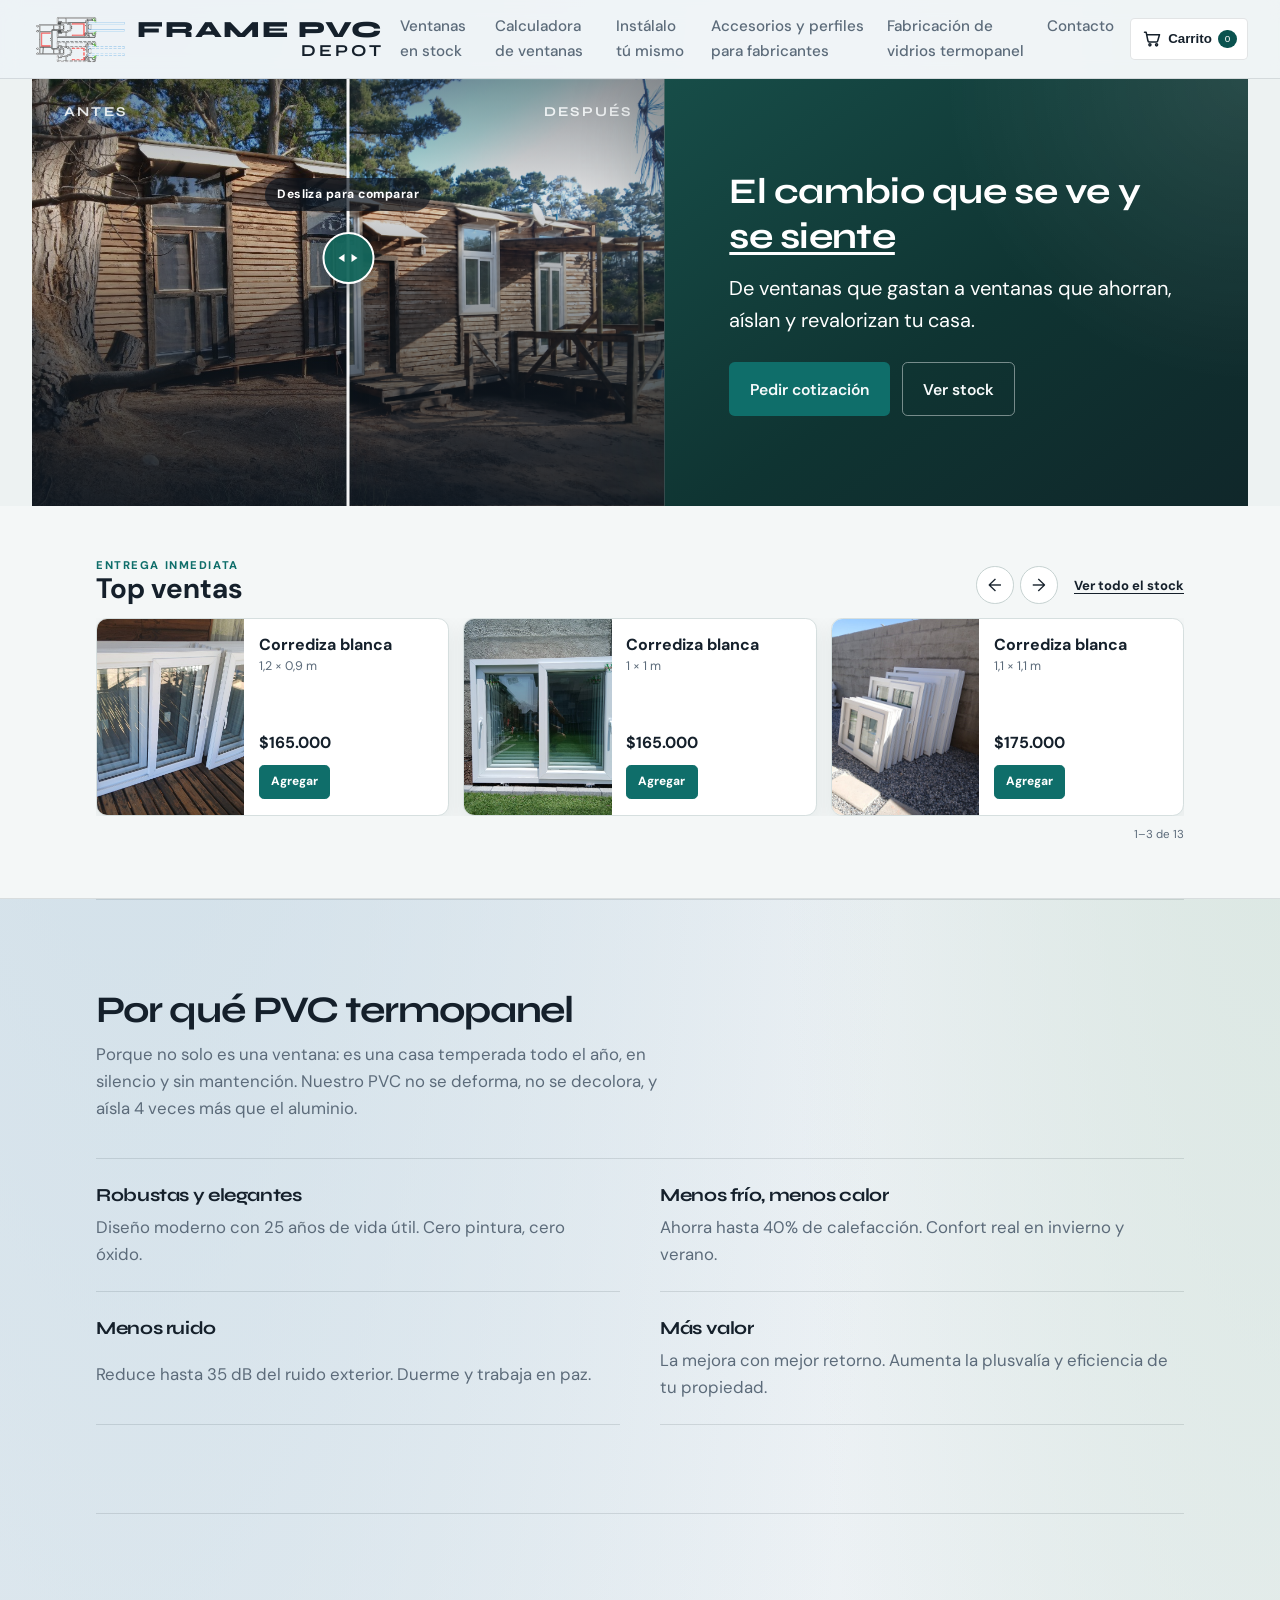
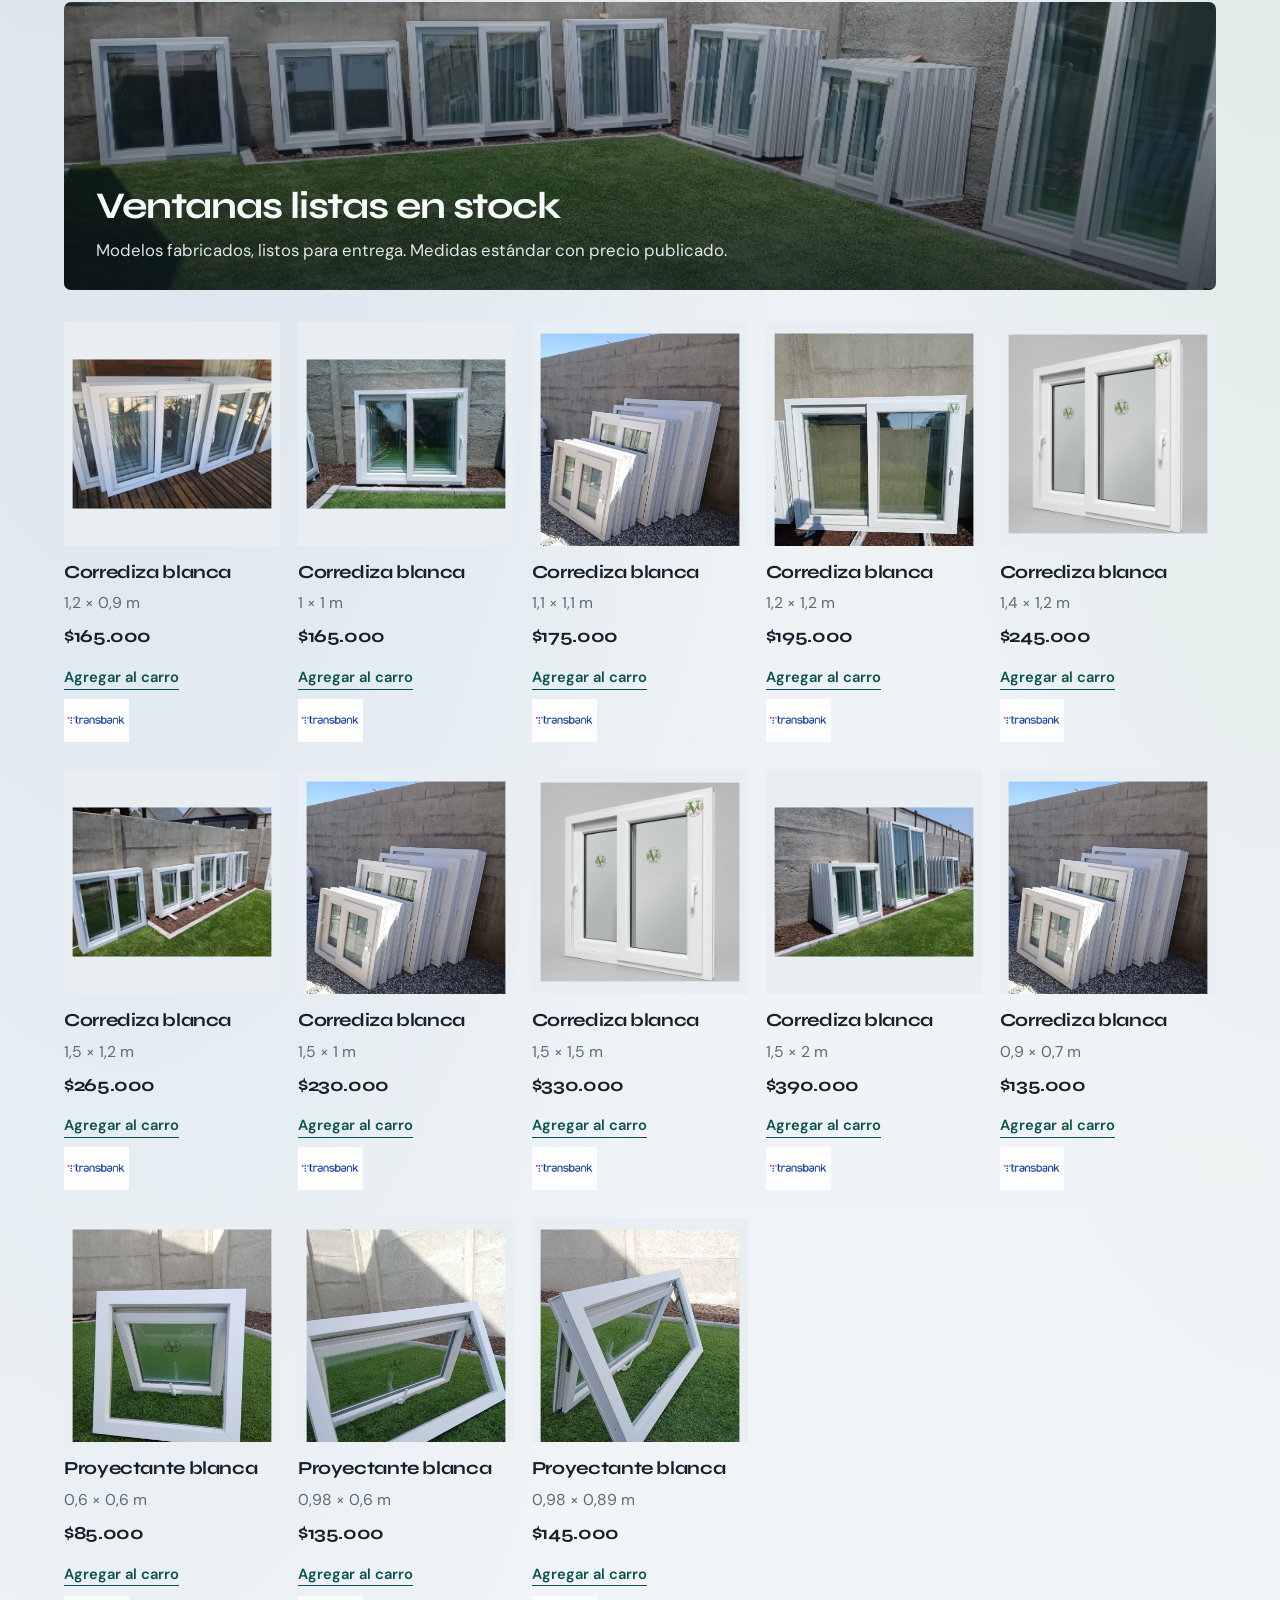
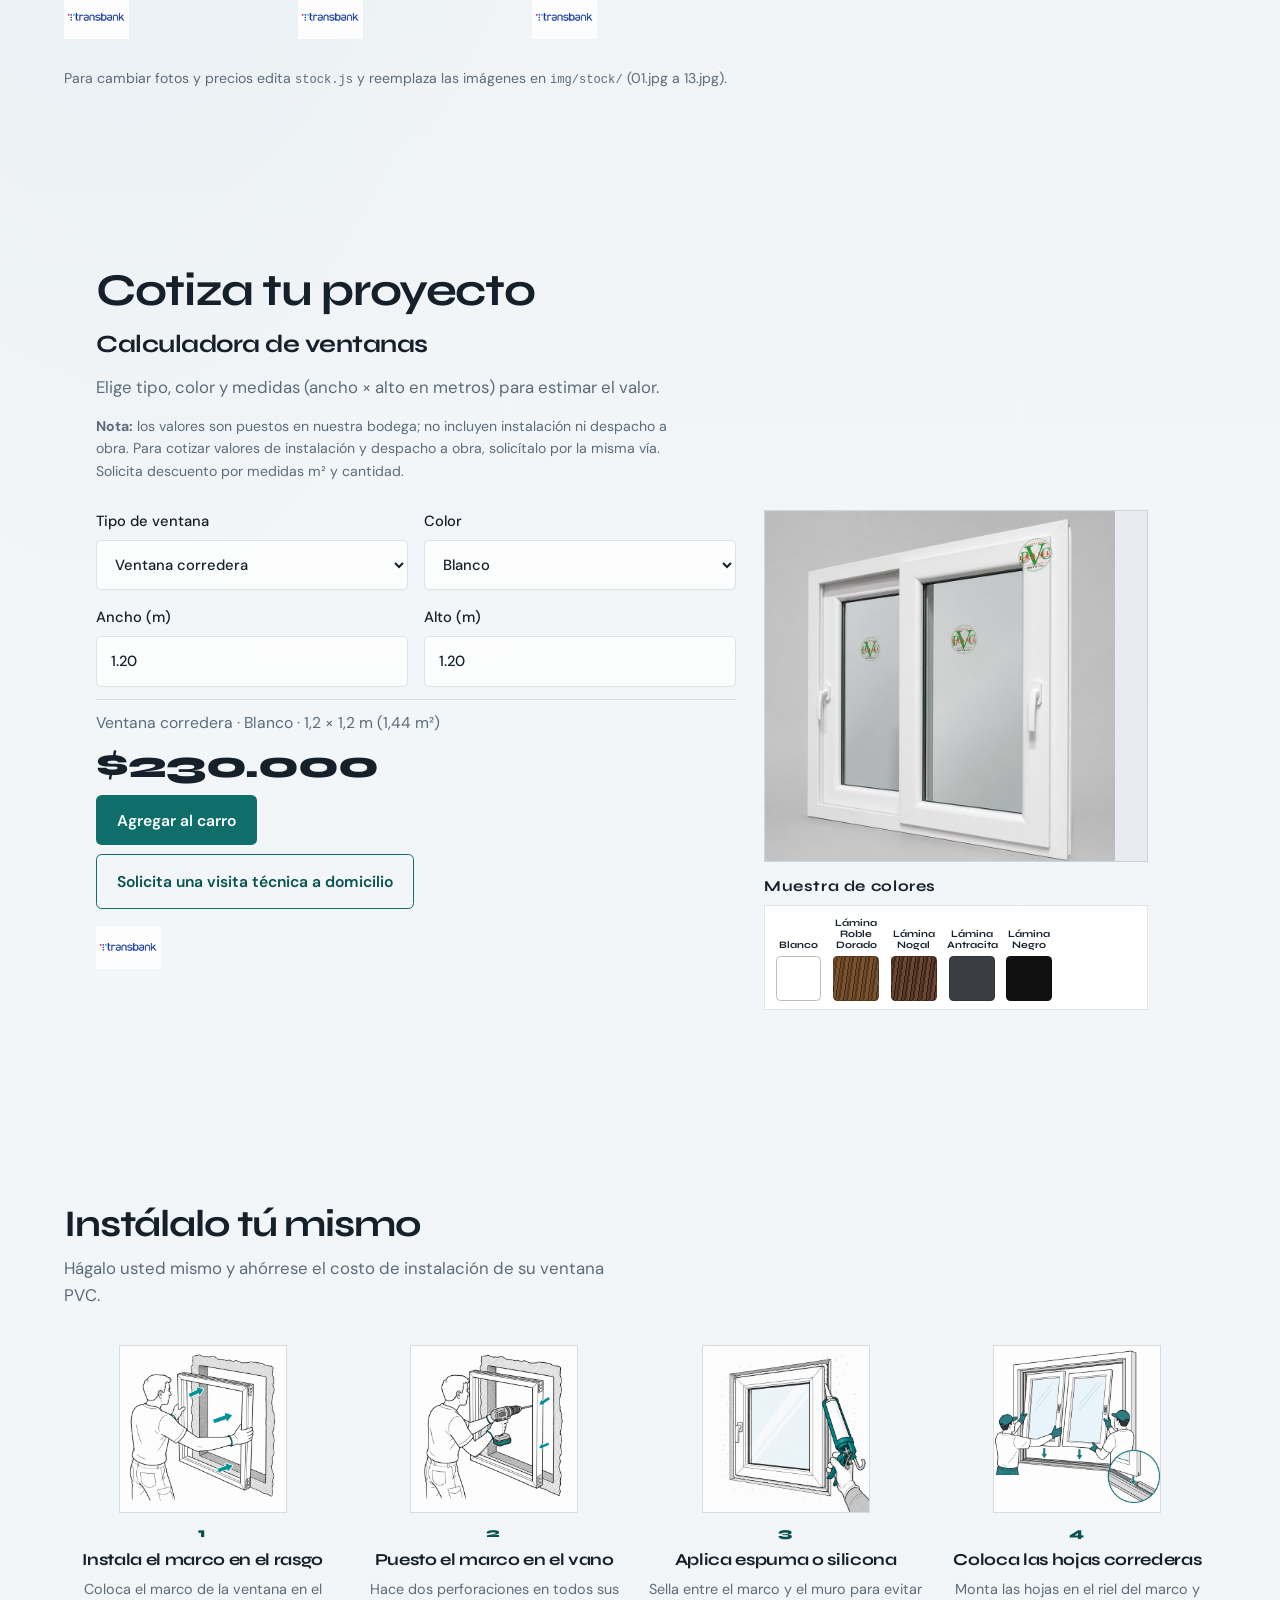
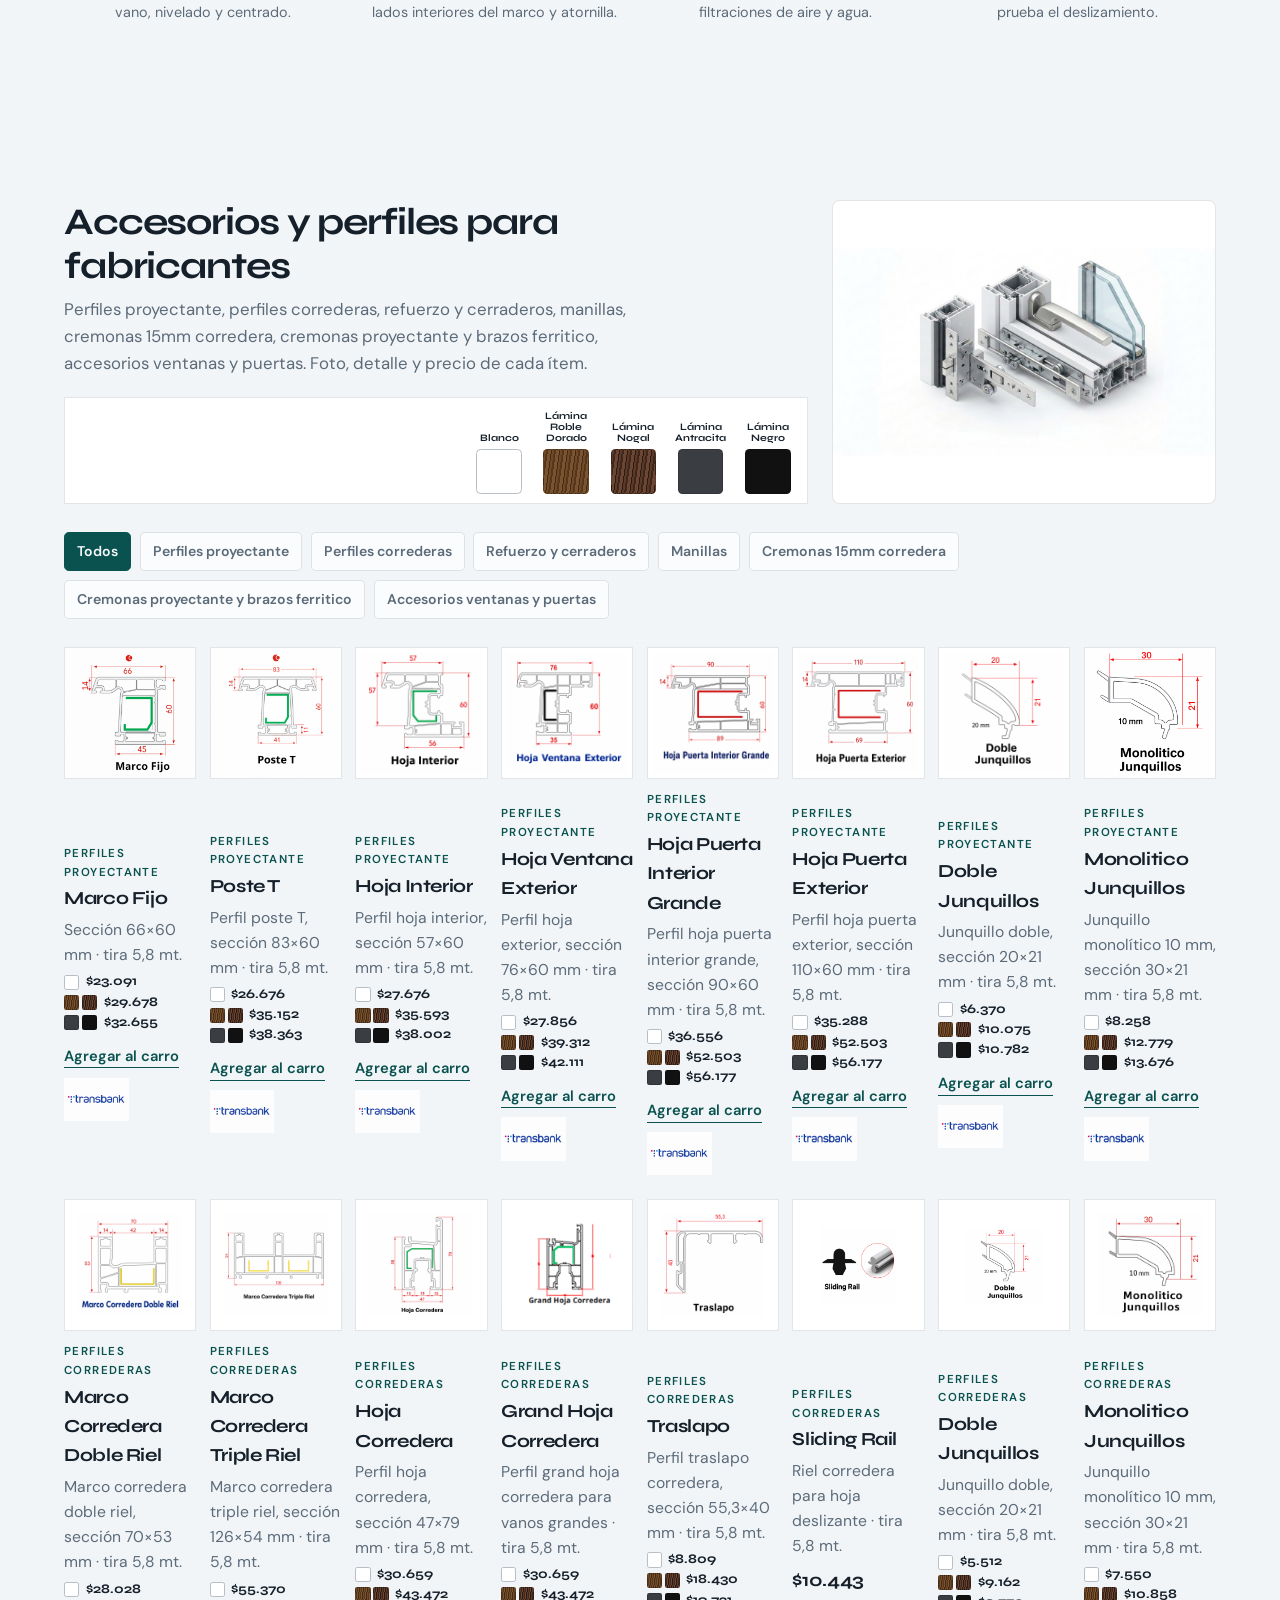
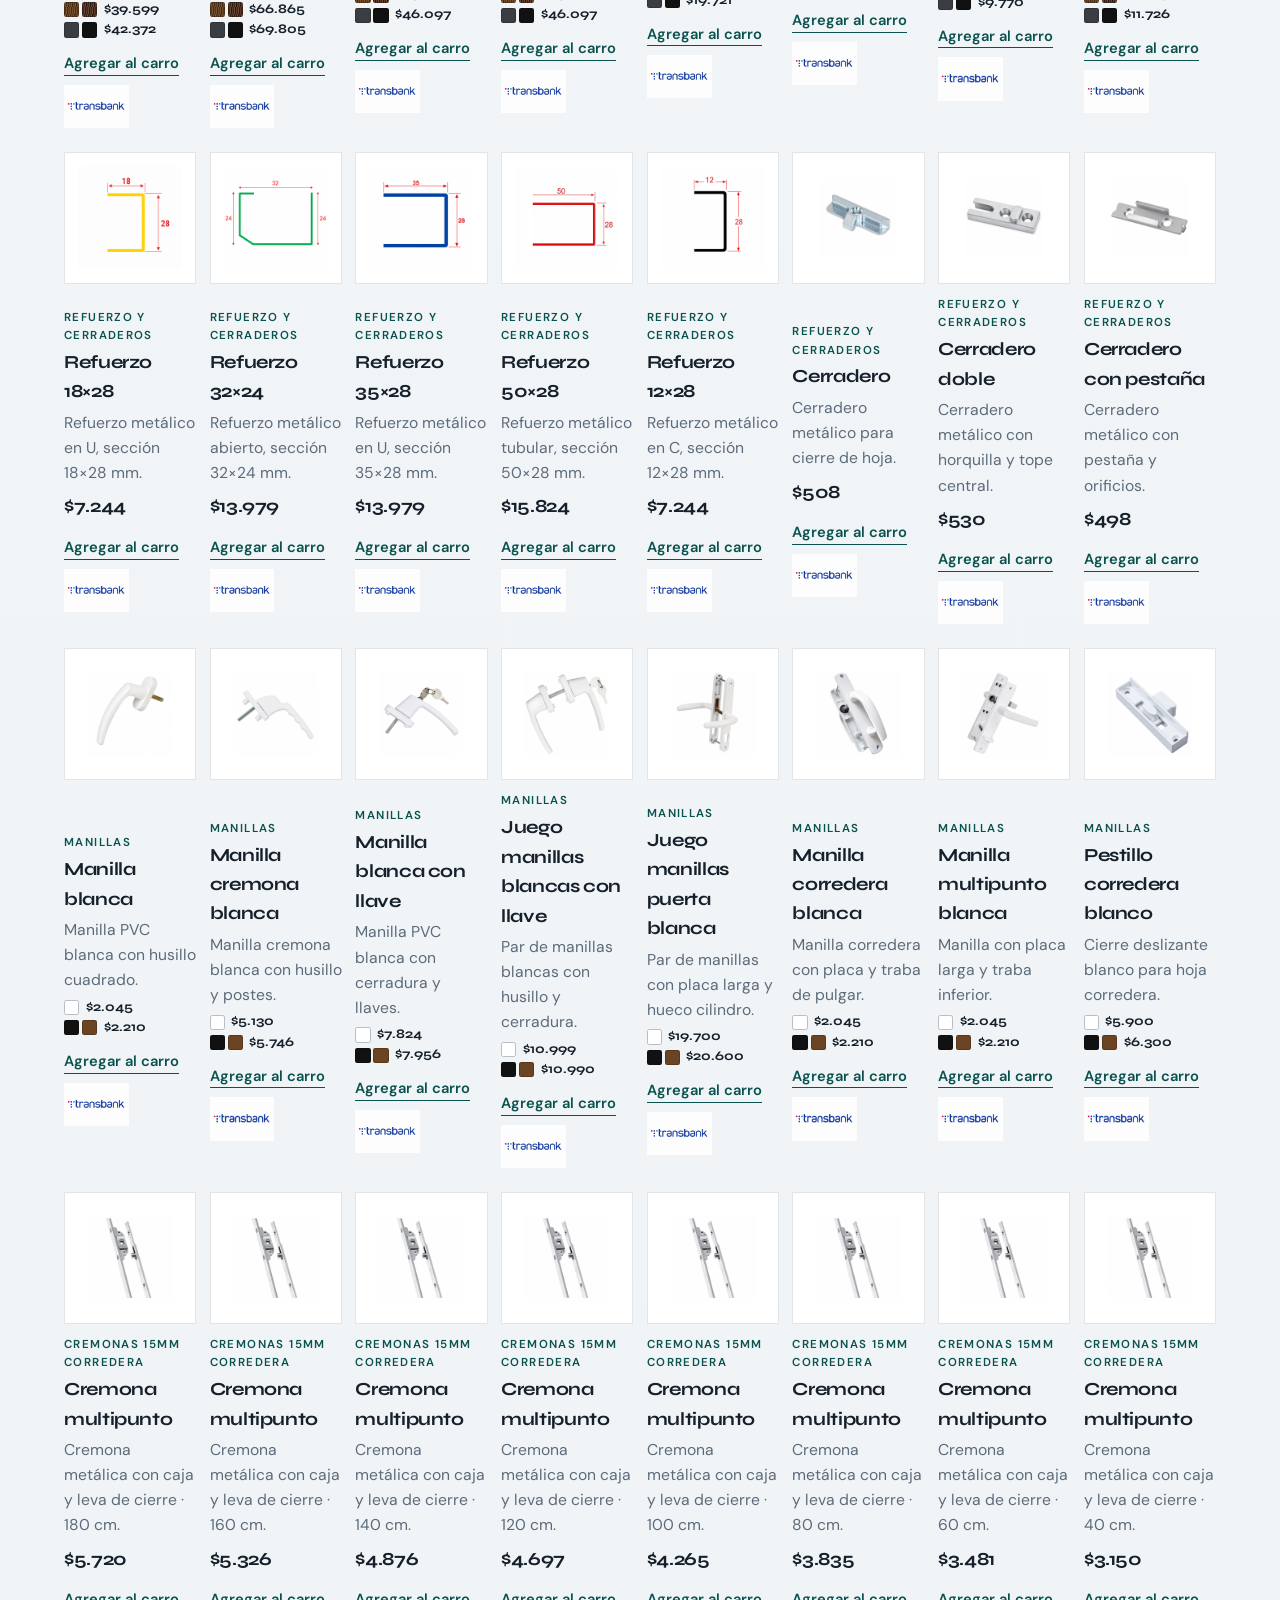
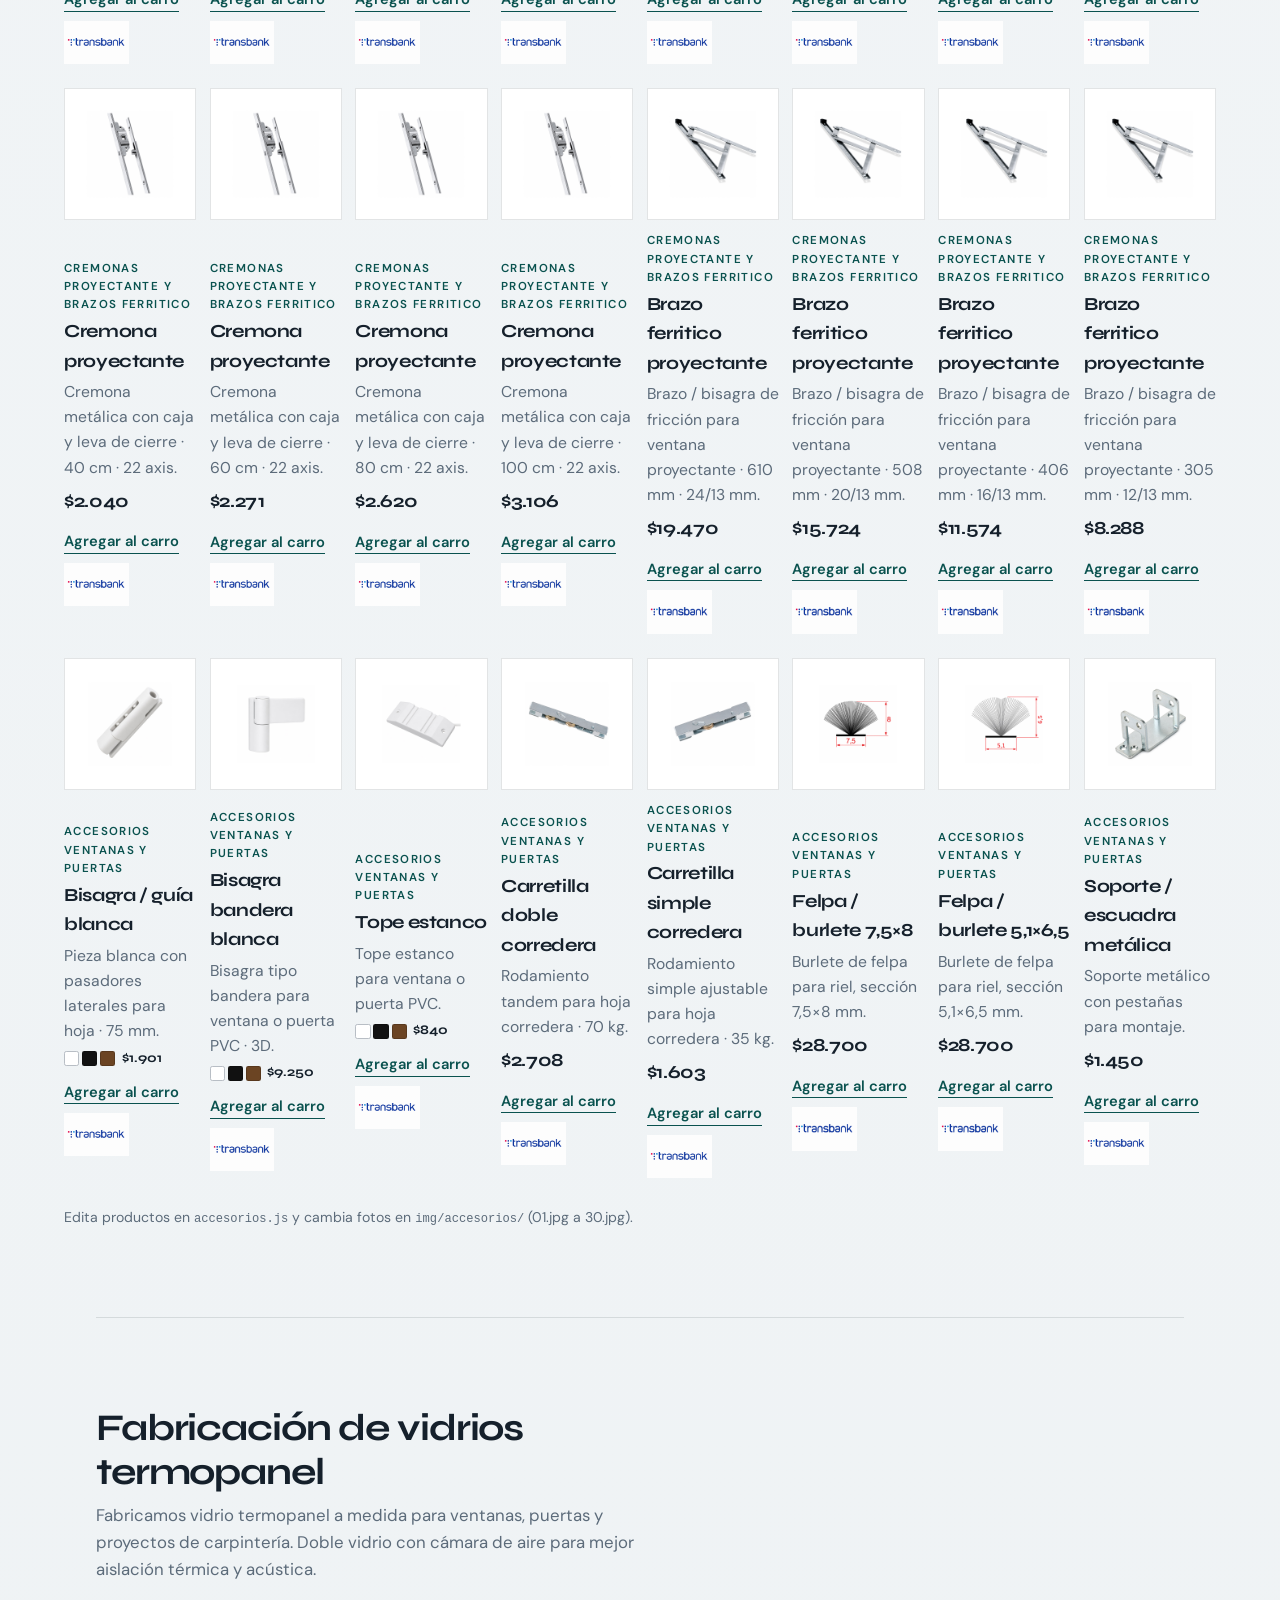
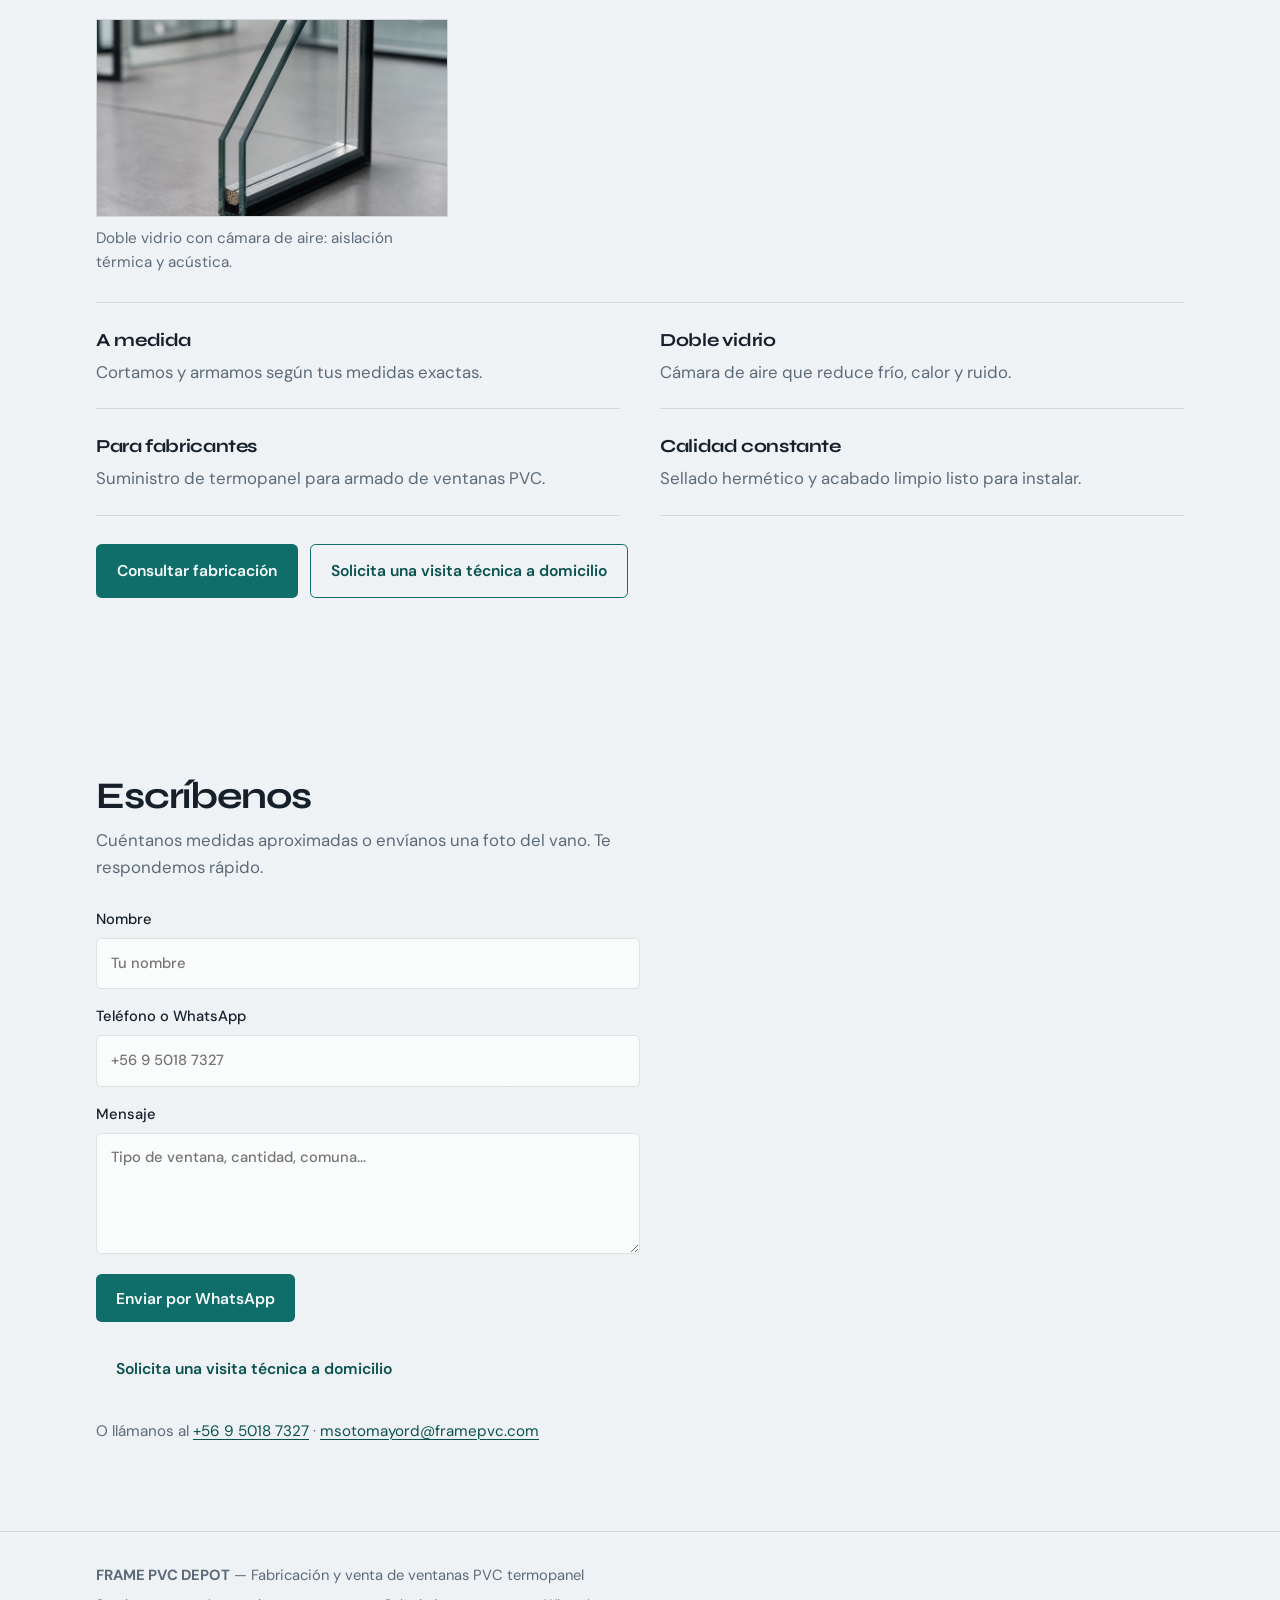
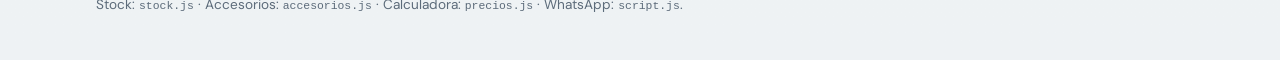
==== commit d4ce4663: "feat: enlarge bestselling products carousel" ====
--- a/index.html
+++ b/index.html
@@ -85,9 +85,16 @@
           <p>Entrega inmediata</p>
           <h2 id="bestsellers-title">Top ventas</h2>
         </div>
-        <a href="#stock">Ver todo el stock</a>
+        <div class="hero-bestsellers-actions">
+          <div class="hero-bestsellers-controls" aria-label="Controles de Top ventas">
+            <button type="button" data-bestsellers-prev aria-label="Ver productos anteriores">&#8592;</button>
+            <button type="button" data-bestsellers-next aria-label="Ver productos siguientes">&#8594;</button>
+          </div>
+          <a href="#stock">Ver todo el stock</a>
+        </div>
       </header>
-      <div class="hero-bestsellers-list" id="hero-bestsellers-list"></div>
+      <div class="hero-bestsellers-list" id="hero-bestsellers-list" tabindex="0" aria-label="Productos más vendidos"></div>
+      <p class="hero-bestsellers-status" id="hero-bestsellers-status" aria-live="polite"></p>
     </section>
 
     <section class="section section-benefits" id="beneficios">
--- a/styles.css
+++ b/styles.css
@@ -144,11 +144,11 @@
 
 .hero-main {
   position: relative;
-  width: min(100%, var(--max));
-  min-height: clamp(25rem, 41.25vw, 28rem);
+  width: min(calc(100% - 2 * var(--space)), 90rem);
+  min-height: clamp(25rem, 33.33vw, 30rem);
   margin: 0 auto;
   display: grid;
-  grid-template-columns: minmax(0, 55fr) minmax(24rem, 45fr);
+  grid-template-columns: minmax(0, 52fr) minmax(25rem, 48fr);
   align-items: center;
   overflow: hidden;
   color: #f7fafb;
@@ -162,7 +162,7 @@
   bottom: 0;
   left: 0;
   z-index: 0;
-  width: 55%;
+  width: 52%;
   max-width: none;
   height: 100%;
   aspect-ratio: auto;
@@ -337,7 +337,7 @@
 }
 
 .hero-bestsellers {
-  min-height: clamp(12rem, calc(100svh - 5rem - clamp(25rem, 41.25vw, 28rem)), 30rem);
+  min-height: clamp(12rem, calc(100svh - 5rem - clamp(25rem, 33.33vw, 30rem)), 30rem);
   padding: 1.15rem var(--space) 1.35rem;
   display: flex;
   flex-direction: column;
@@ -361,7 +361,7 @@
 }
 
 .hero-bestsellers-head p {
-  color: var(--teal);
+  color: var(--accent);
   font-size: 0.7rem;
   font-weight: 800;
   letter-spacing: 0.14em;
@@ -380,36 +380,82 @@
   text-underline-offset: 0.2rem;
 }
 
+.hero-bestsellers-actions,
+.hero-bestsellers-controls {
+  display: flex;
+  align-items: center;
+}
+
+.hero-bestsellers-actions {
+  gap: 1rem;
+}
+
+.hero-bestsellers-controls {
+  gap: 0.4rem;
+}
+
+.hero-bestsellers-controls button {
+  width: 2.35rem;
+  height: 2.35rem;
+  padding: 0;
+  border: 1px solid #c6d2d1;
+  border-radius: 50%;
+  color: var(--ink);
+  background: #fff;
+  font: inherit;
+  font-size: 1.1rem;
+  cursor: pointer;
+  transition: border-color 160ms ease, color 160ms ease, transform 160ms ease;
+}
+
+.hero-bestsellers-controls button:hover,
+.hero-bestsellers-controls button:focus-visible {
+  border-color: var(--accent);
+  color: var(--accent);
+  transform: translateY(-1px);
+}
+
 .hero-bestsellers-list {
   width: min(100%, var(--max));
   margin: 0 auto;
   display: grid;
-  grid-template-columns: repeat(5, minmax(0, 1fr));
-  gap: 0.65rem;
+  grid-auto-flow: column;
+  grid-auto-columns: calc((100% - 1.8rem) / 3);
+  gap: 0.9rem;
+  overflow-x: auto;
+  overscroll-behavior-inline: contain;
+  scroll-behavior: smooth;
+  scroll-snap-type: inline mandatory;
+  scrollbar-width: none;
+}
+
+.hero-bestsellers-list::-webkit-scrollbar {
+  display: none;
 }
 
 .hero-bestseller {
   min-width: 0;
   display: grid;
-  grid-template-columns: 4.5rem minmax(0, 1fr);
-  min-height: 5.2rem;
+  grid-template-columns: minmax(8.5rem, 42%) minmax(0, 1fr);
+  min-height: 9.25rem;
   border: 1px solid #d6dfdf;
-  border-radius: 0.45rem;
+  border-radius: 0.7rem;
   overflow: hidden;
   background: #fff;
-  box-shadow: 0 0.3rem 1rem rgba(16, 47, 45, 0.06);
+  box-shadow: 0 0.45rem 1.25rem rgba(16, 47, 45, 0.08);
+  scroll-snap-align: start;
 }
 
 .hero-bestseller img {
   width: 100%;
   height: 100%;
-  min-height: 5.2rem;
+  min-height: 9.25rem;
   object-fit: cover;
 }
 
 .hero-bestseller-info {
   min-width: 0;
-  padding: 0.6rem 0.55rem;
+  padding: 1rem 0.9rem;
   display: flex;
   flex-direction: column;
   align-items: flex-start;
@@ -422,8 +468,8 @@
 
 .hero-bestseller-info h3 {
   overflow: hidden;
-  font-size: 0.78rem;
-  line-height: 1.15;
+  font-size: 1rem;
+  line-height: 1.2;
   text-overflow: ellipsis;
   white-space: nowrap;
 }
@@ -431,25 +477,35 @@
 .hero-bestseller-info p {
   margin-top: 0.18rem;
   color: var(--muted);
-  font-size: 0.67rem;
+  font-size: 0.78rem;
 }
 
 .hero-bestseller-info strong {
   margin-top: auto;
   color: var(--ink);
-  font-size: 0.78rem;
+  font-size: 1rem;
 }
 
 .hero-bestseller-info button {
-  margin-top: 0.24rem;
-  padding: 0;
-  border: 0;
-  color: var(--teal);
-  background: transparent;
+  margin-top: 0.55rem;
+  padding: 0.42rem 0.7rem;
+  border: 1px solid var(--accent);
+  border-radius: 0.3rem;
+  color: #fff;
+  background: var(--accent);
   font: inherit;
-  font-size: 0.68rem;
+  font-size: 0.75rem;
   font-weight: 800;
   cursor: pointer;
+}
+
+.hero-bestsellers-status {
+  width: min(100%, var(--max));
+  min-height: 1rem;
+  margin: 0.6rem auto 0;
+  color: var(--muted);
+  font-size: 0.72rem;
+  text-align: right;
 }
 
 .hero-content h1,
@@ -2252,6 +2308,7 @@
 
 
   .hero-main {
+    width: 100%;
     min-height: 0;
     padding-top: 75%;
     grid-template-columns: 1fr;
@@ -2272,7 +2329,7 @@
   .hero-bestsellers-list {
     grid-template-columns: none;
     grid-auto-flow: column;
-    grid-auto-columns: minmax(13.5rem, 72vw);
+    grid-auto-columns: minmax(17rem, 84vw);
     gap: 0.65rem;
     width: 100%;
     padding: 0 1rem 0.35rem;
@@ -2283,7 +2340,25 @@
   }
 
   .hero-bestseller {
+    grid-template-columns: minmax(7.5rem, 42%) minmax(0, 1fr);
+    min-height: 9.5rem;
     scroll-snap-align: start;
+  }
+
+  .hero-bestseller img {
+    min-height: 9.5rem;
+  }
+
+  .hero-bestsellers-actions {
+    gap: 0.65rem;
+  }
+
+  .hero-bestsellers-actions > a {
+    display: none;
+  }
+
+  .hero-bestsellers-status {
+    padding: 0 1rem;
   }
 
   .hero-compare {
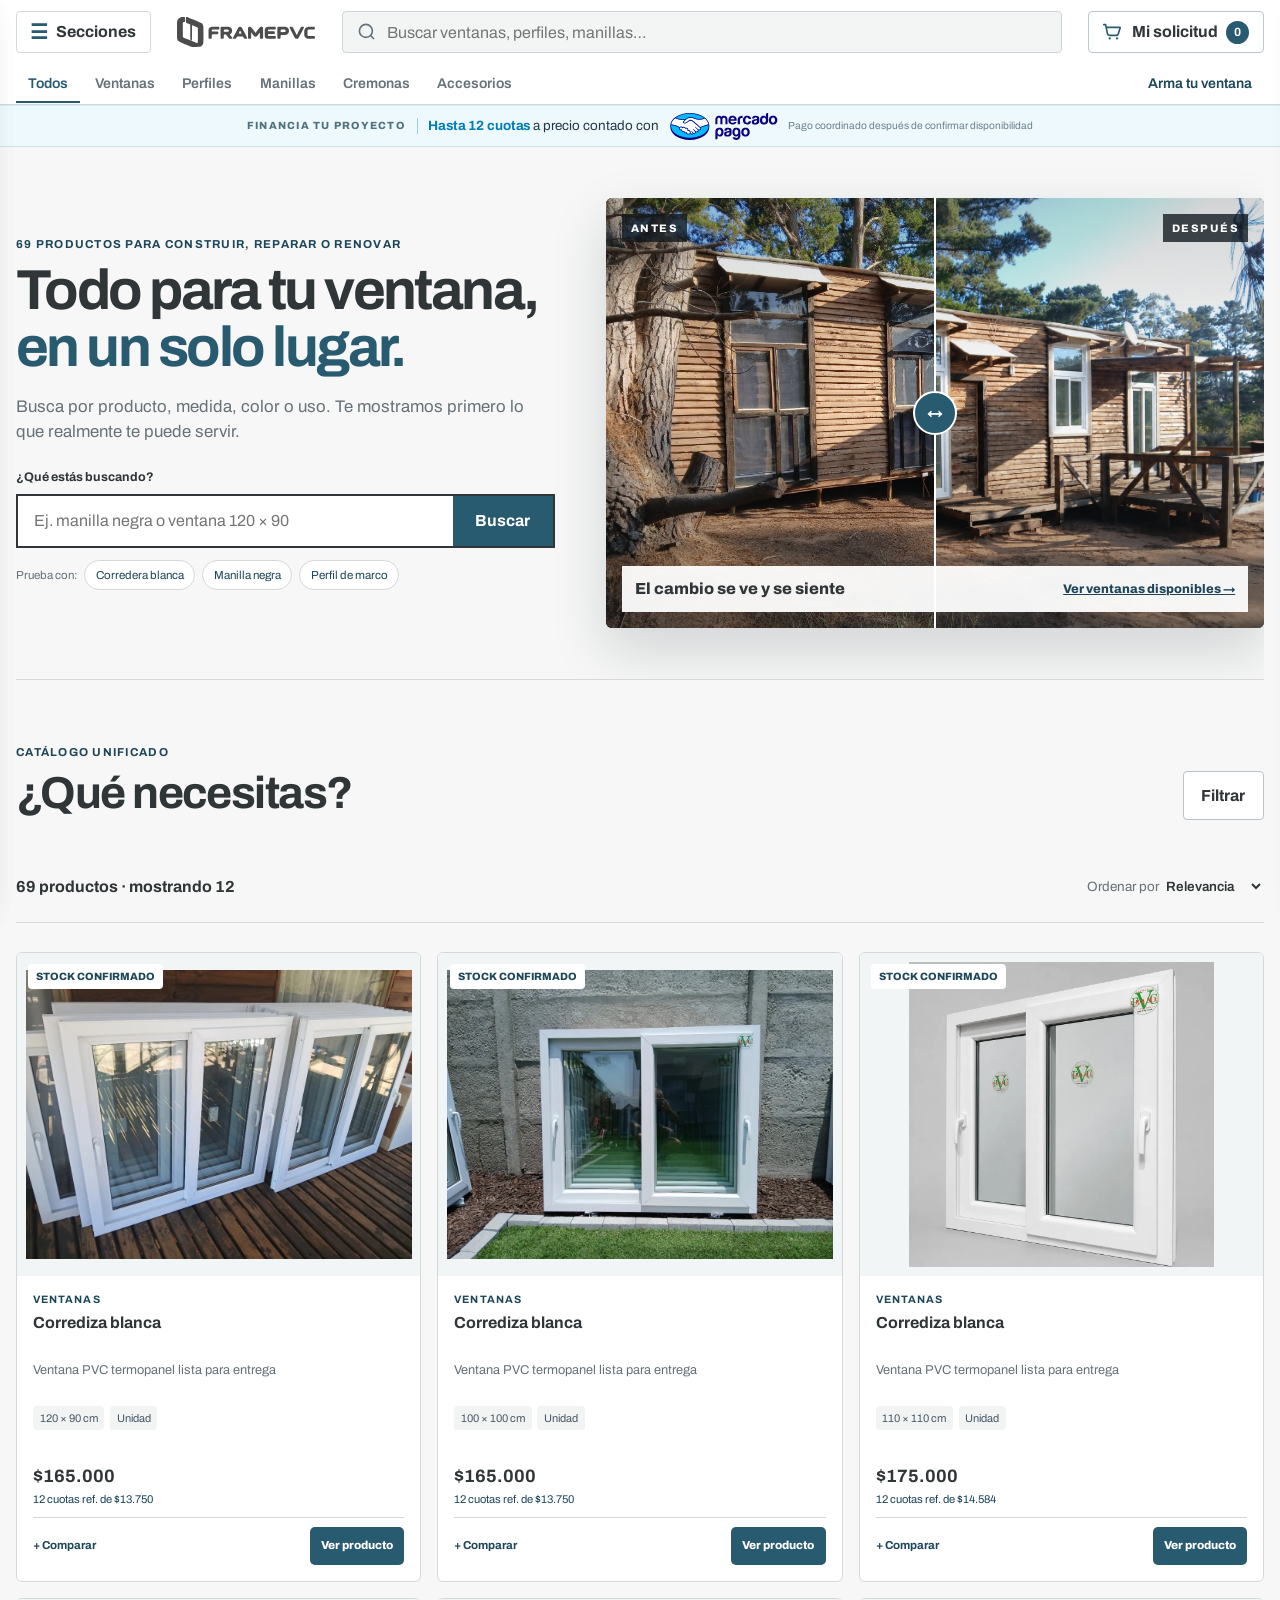
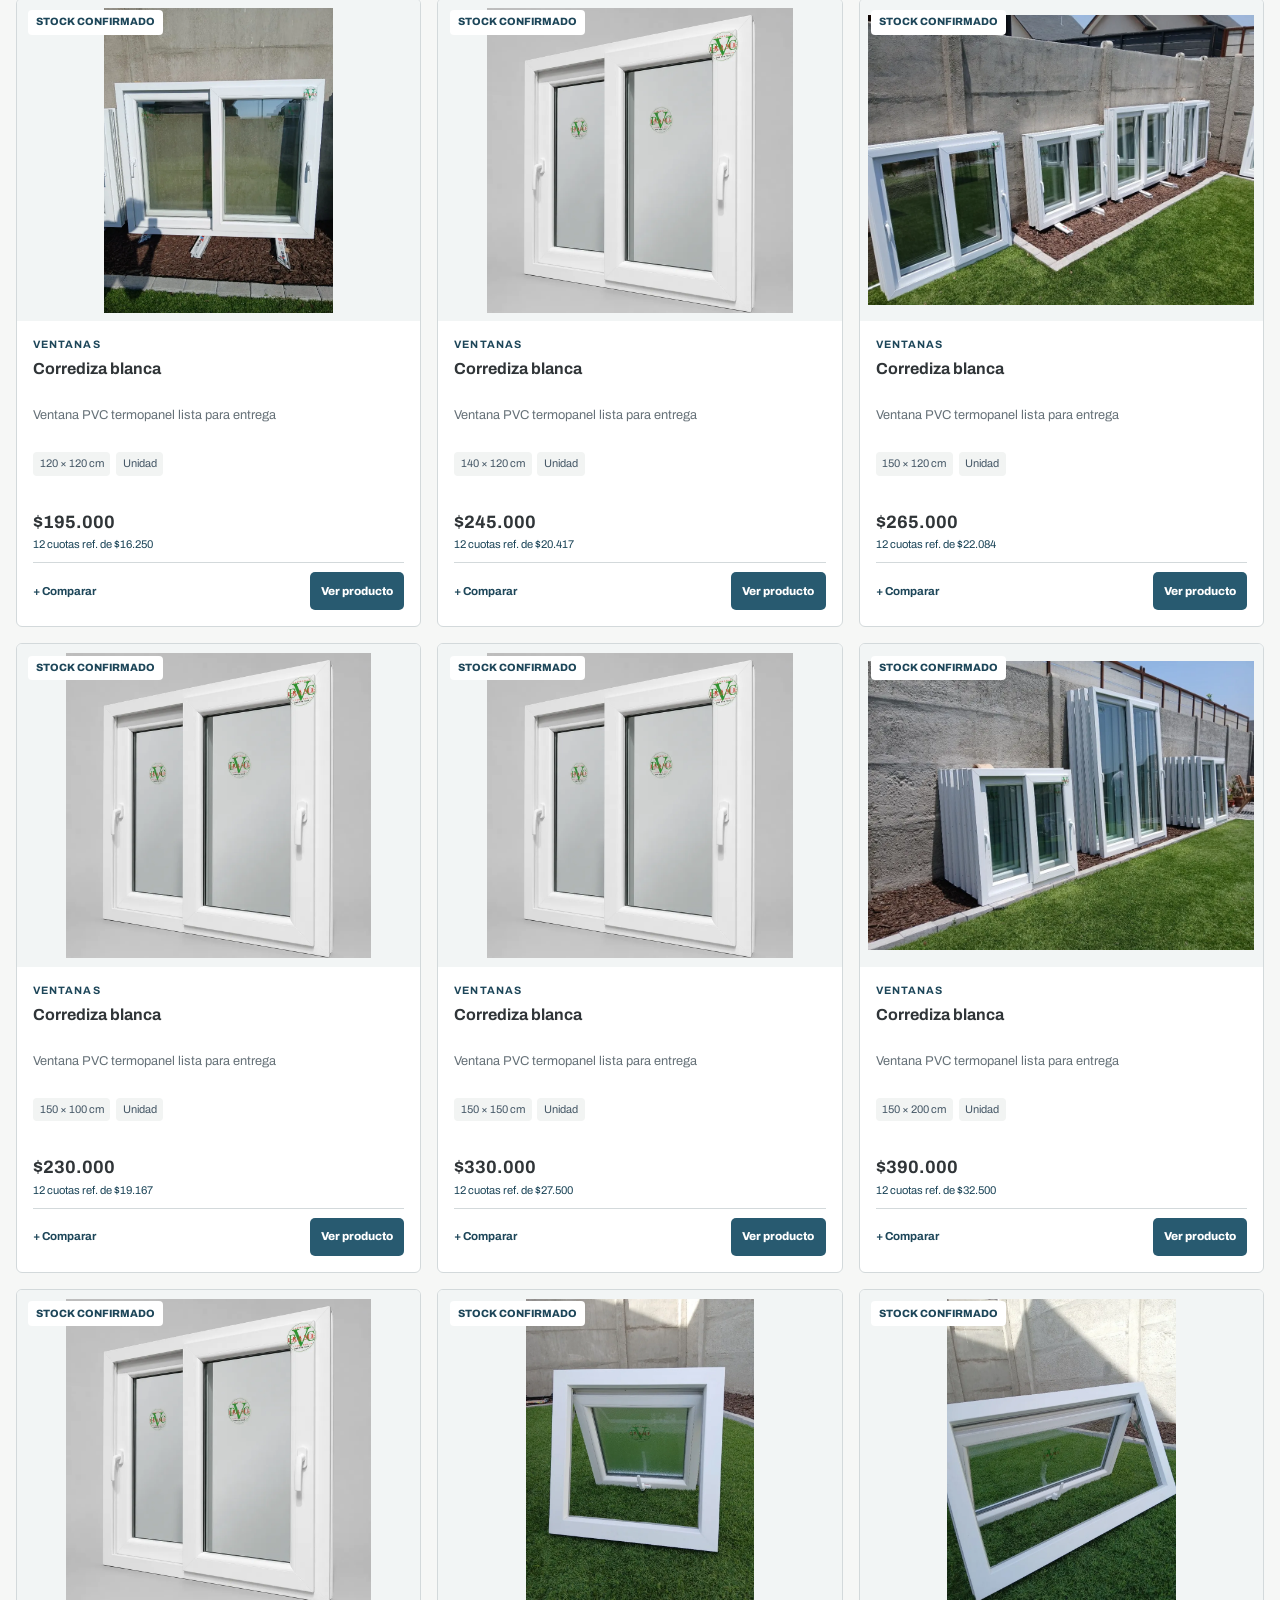
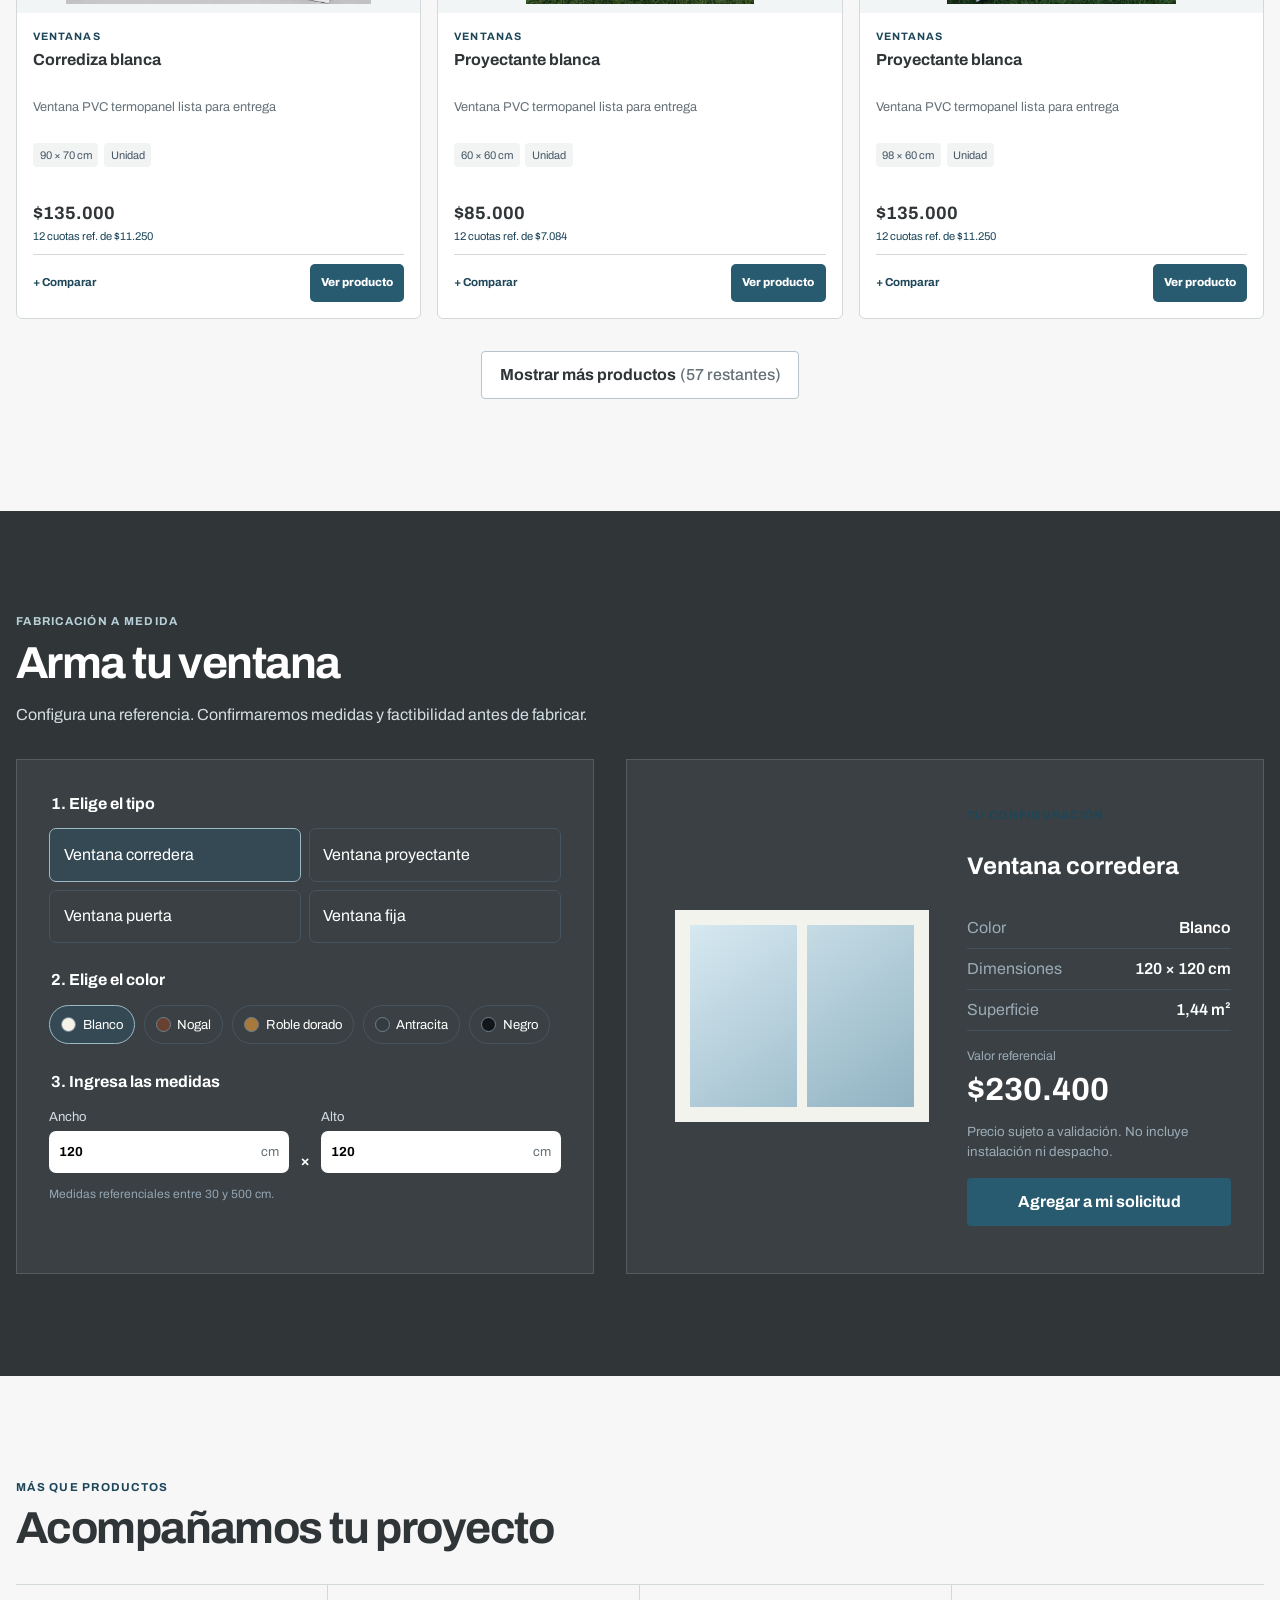
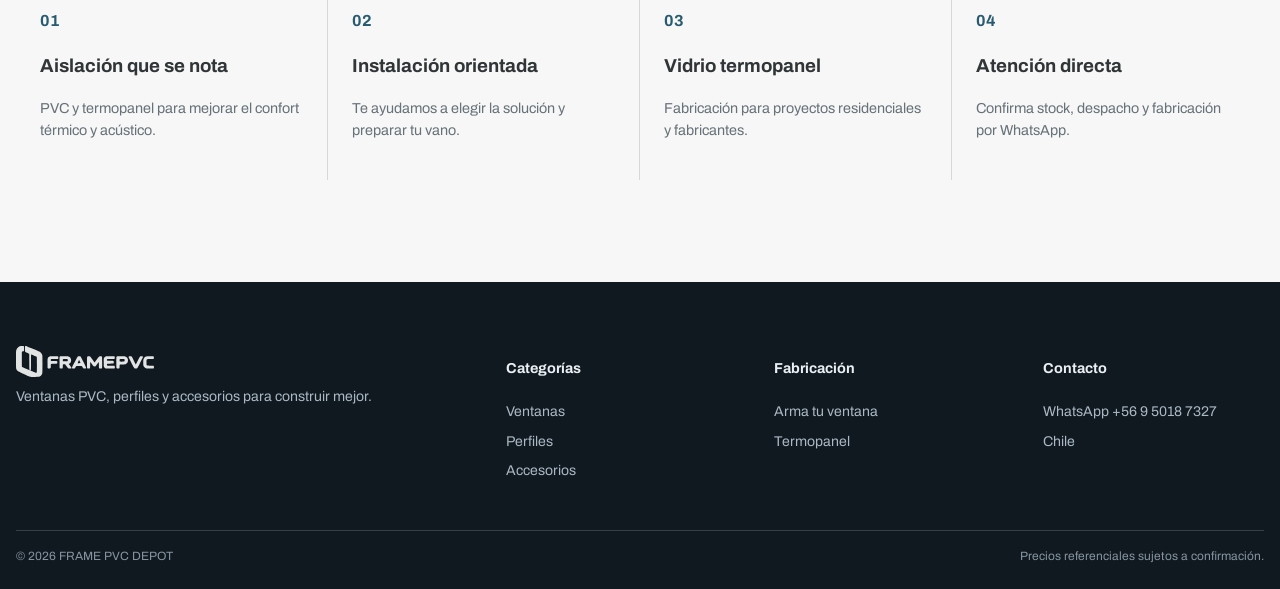
==== commit f9848925: "feat: standardize v2 storefront experience" ====
--- a/index.html
+++ b/index.html
@@ -1,489 +1,340 @@
-<!DOCTYPE html>
+<!doctype html>
 <html lang="es">
 <head>
-  <meta charset="UTF-8" />
-  <meta name="viewport" content="width=device-width, initial-scale=1" />
-  <meta name="description" content="Fabricación y venta de ventanas de PVC termopanel. Medida exacta, instalación y asesoría." />
-  <title>FRAME PVC DEPOT — Ventanas termopanel</title>
-  <link rel="preconnect" href="https://fonts.googleapis.com" />
-  <link rel="preconnect" href="https://fonts.gstatic.com" crossorigin />
-  <link href="https://fonts.googleapis.com/css2?family=Syne:wght@600;700;800&family=DM+Sans:ital,opsz,wght@0,9..40,400;0,9..40,500;0,9..40,600;1,9..40,400&display=swap" rel="stylesheet" />
-  <link rel="stylesheet" href="styles.css" />
+<meta charset="utf-8">
+<meta name="viewport" content="width=device-width,initial-scale=1">
+<meta name="description" content="Compra ventanas PVC termopanel, perfiles y accesorios o solicita fabricación a medida. Cotiza y envía tu solicitud por WhatsApp.">
+<meta property="og:title" content="FRAME PVC DEPOT | Ventanas PVC, perfiles y accesorios">
+<meta property="og:description" content="Ventanas listas, insumos para fabricantes y fabricación a medida.">
+<meta property="og:type" content="website">
+<meta property="og:image" content="img/ventana-blanco.jpg">
+<title>FRAME PVC DEPOT | Ventanas PVC, perfiles y accesorios</title>
+<link rel="icon" href="img/logo-frame-pvc-rounded.svg" type="image/svg+xml">
+<link rel="preconnect" href="https://fonts.googleapis.com">
+<link rel="preconnect" href="https://fonts.gstatic.com" crossorigin>
+<link href="https://fonts.googleapis.com/css2?family=Archivo:wght@400;500;600;700;800&display=swap" rel="stylesheet">
+<link rel="stylesheet" href="styles.css">
+<script src="stock.js" defer>
+</script>
+<script src="accesorios.js" defer>
+</script>
+<script src="precios.js" defer>
+</script>
+<script src="script.js" defer>
+</script>
 </head>
 <body>
-  <header class="site-header">
-    <a class="logo" href="#inicio" aria-label="FRAME PVC DEPOT">
-      <img class="logo-mark" src="img/logo-frame-pvc.png" alt="" width="512" height="512" />
-      <span class="logo-name">
-        <span class="logo-name-main">FRAME PVC</span>
-        <span class="logo-name-sub">DEPOT</span>
-      </span>
-    </a>
-    <button class="menu-toggle" id="menu-toggle" type="button" aria-expanded="false" aria-controls="main-nav" aria-label="Abrir menú"><span></span><span></span><span></span></button>
-    <nav class="nav" id="main-nav" aria-label="Principal">
-      <a href="#stock">Ventanas en stock</a>
-      <a href="#calculadora">Calculadora de ventanas</a>
-      <a href="#instalacion">Instálalo tú mismo</a>
-      <a href="#accesorios">Accesorios y perfiles para fabricantes</a>
-      <a href="#vidrios">Fabricación de vidrios termopanel</a>
-      <a href="#contacto">Contacto</a>
-    </nav>
-    <button class="header-cart" type="button" data-open-unified-cart aria-label="Abrir carrito"><svg class="cart-icon" viewBox="0 0 24 24" aria-hidden="true"><path d="M3 4h2l2.1 10.1a2 2 0 0 0 2 1.6h7.8a2 2 0 0 0 1.9-1.4L21 7H6"/><circle cx="9.5" cy="19" r="1.25"/><circle cx="17.5" cy="19" r="1.25"/></svg><b>Carrito</b><small data-unified-count>0</small></button>
-  </header>
-  <div class="nav-overlay" id="nav-overlay" hidden></div>
-
-  <main>
-    <section class="hero" id="inicio" aria-label="Presentación">
-      <div class="hero-main">
-      <div class="hero-compare" id="hero-compare" role="group" aria-label="Comparador de antes y después de la instalación">
-        <figure class="hero-shot hero-shot--before">
-          <img
-            src="img/antes.png"
-            alt="Casa de madera antes: ventanas antiguas de marco oscuro"
-            width="1200"
-            height="675"
-          />
-          <figcaption>Antes</figcaption>
-        </figure>
-        <figure class="hero-shot hero-shot--after">
-          <img
-            src="img/despues.png"
-            alt="Misma casa después: ventanas PVC blancas correderas instaladas"
-            width="1200"
-            height="675"
-          />
-          <figcaption>Después</figcaption>
-        </figure>
-        <div class="hero-compare-divider" aria-hidden="true">
-          <span><i></i><i></i></span>
-        </div>
-        <input
-          class="hero-compare-control"
-          id="hero-compare-control"
-          type="range"
-          min="0"
-          max="100"
-          value="70"
-          aria-label="Desliza para comparar el antes y el después"
-        />
-        <p class="hero-compare-hint" aria-hidden="true">Desliza para comparar</p>
-      </div>
-      <div class="hero-content">
-        <h1>El cambio que se ve y <span class="hero-underline">se siente</span></h1>
-        <p class="lead">De ventanas que gastan a ventanas que ahorran, aíslan y revalorizan tu casa.</p>
-        <div class="cta-group">
-          <a class="btn btn-primary" href="#contacto">Pedir cotización</a>
-          <a class="btn btn-ghost" href="#stock">Ver stock</a>
-        </div>
-      </div>
-      </div>
-    </section>
-
-    <section class="hero-bestsellers" aria-labelledby="bestsellers-title">
-      <header class="hero-bestsellers-head">
-        <div>
-          <p>Entrega inmediata</p>
-          <h2 id="bestsellers-title">Top ventas</h2>
-        </div>
-        <div class="hero-bestsellers-actions">
-          <div class="hero-bestsellers-controls" aria-label="Controles de Top ventas">
-            <button type="button" data-bestsellers-prev aria-label="Ver productos anteriores">&#8592;</button>
-            <button type="button" data-bestsellers-next aria-label="Ver productos siguientes">&#8594;</button>
-          </div>
-          <a href="#stock">Ver todo el stock</a>
-        </div>
-      </header>
-      <div class="hero-bestsellers-list" id="hero-bestsellers-list" tabindex="0" aria-label="Productos más vendidos"></div>
-      <p class="hero-bestsellers-status" id="hero-bestsellers-status" aria-live="polite"></p>
-    </section>
-
-    <section class="section section-benefits" id="beneficios">
-      <div class="section-intro">
-        <h2>Por qué PVC termopanel</h2>
-        <p>Porque no solo es una ventana: es una casa temperada todo el año, en silencio y sin mantención. Nuestro PVC no se deforma, no se decolora, y aísla 4 veces más que el aluminio.</p>
-      </div>
-      <ul class="benefit-list">
-        <li>
-          <strong>Robustas y elegantes</strong>
-          <span>Diseño moderno con 25 años de vida útil. Cero pintura, cero óxido.</span>
-        </li>
-        <li>
-          <strong>Menos frío, menos calor</strong>
-          <span>Ahorra hasta 40% de calefacción. Confort real en invierno y verano.</span>
-        </li>
-        <li>
-          <strong>Menos ruido</strong>
-          <span>Reduce hasta 35 dB del ruido exterior. Duerme y trabaja en paz.</span>
-        </li>
-        <li>
-          <strong>Más valor</strong>
-          <span>La mejora con mejor retorno. Aumenta la plusvalía y eficiencia de tu propiedad.</span>
-        </li>
-      </ul>
-    </section>
-
-    <section class="section section-stock" id="stock">
-      <div class="stock-hero">
-        <div class="stock-backdrop" aria-hidden="true">
-          <img src="img/stock-titulo.jpg" alt="" />
-        </div>
-        <div class="section-intro stock-hero-text">
-          <h2>Ventanas listas en stock</h2>
-          <p>Modelos fabricados, listos para entrega. Medidas estándar con precio publicado.</p>
-        </div>
-      </div>
-      <aside class="shop-cart" id="cart-stock" aria-label="Carro de compra de ventanas">
-        <div class="shop-cart-head">
-          <h3>Carro de ventanas</h3>
-          <p class="shop-cart-count" data-cart-count>0 ítems</p>
-        </div>
-        <ul class="shop-cart-list" data-cart-list></ul>
-        <div class="shop-cart-foot">
-          <p class="shop-cart-total">Total: <strong data-cart-total>$0</strong></p>
-          <a class="btn btn-primary shop-cart-wa" data-cart-wa href="#" target="_blank" rel="noopener noreferrer">Pedir por WhatsApp</a>
-        </div>
-      </aside>
-      <div class="stock-gallery" id="stock-gallery"></div>
-      <p class="stock-note">
-        Para cambiar fotos y precios edita <code>stock.js</code> y reemplaza las imágenes en <code>img/stock/</code> (01.jpg a 13.jpg).
-      </p>
-    </section>
-
-    <section class="section section-calc" id="calculadora">
-      <div class="acc-header calc-header">
-        <header class="calc-heading section-intro">
-          <h2>Cotiza tu proyecto</h2>
-          <h3 class="calc-subtitle">Calculadora de ventanas</h3>
-          <p>Elige tipo, color y medidas (ancho × alto en metros) para estimar el valor.</p>
-          <p class="stock-note calc-note">
-            <strong>Nota:</strong> los valores son puestos en nuestra bodega; no incluyen instalación ni despacho a obra.
-            Para cotizar valores de instalación y despacho a obra, solicítalo por la misma vía.
-            Solicita descuento por medidas m² y cantidad.
-          </p>
-        </header>
-      </div>
-
-      <div class="calc-body">
-        <div class="calc-main">
-          <form class="calc-form" id="form-calculadora">
-            <label>
-              Tipo de ventana
-              <select name="tipo" id="calc-tipo" required>
-                <option value="corredera">Ventana corredera</option>
-                <option value="proyectante">Ventana proyectante</option>
-                <option value="puerta">Ventana puerta</option>
-                <option value="fija">Ventana fija</option>
-              </select>
-            </label>
-
-            <label>
-              Color
-              <select name="color" id="calc-color" required>
-                <option value="blanco">Blanco</option>
-                <option value="nogal">Nogal</option>
-                <option value="roble-dorado">Roble dorado</option>
-                <option value="antracita">Antracita</option>
-                <option value="negro">Negro</option>
-              </select>
-            </label>
-
-            <label>
-              Ancho (m)
-              <input type="number" name="ancho" id="calc-ancho" min="0.4" max="4" step="0.01" value="1.20" required inputmode="decimal" />
-            </label>
-
-            <label>
-              Alto (m)
-              <input type="number" name="alto" id="calc-alto" min="0.4" max="3" step="0.01" value="1.20" required inputmode="decimal" />
-            </label>
-          </form>
-
-          <div class="calc-result" id="calc-result" aria-live="polite">
-            <p class="calc-summary" id="calc-summary"></p>
-            <p class="calc-total" id="calc-total"></p>
-            <button type="button" class="btn btn-primary" id="calc-add-cart">Agregar al carro</button>
-            <a
-              class="btn calc-visit-btn"
-              href="https://wa.me/56950187327?text=Hola%2C%20quiero%20solicitar%20una%20visita%20t%C3%A9cnica%20a%20domicilio%20para%20medir%20y%20cotizar%20ventanas%20PVC%20termopanel."
-              target="_blank"
-              rel="noopener noreferrer"
-            >Solicita una visita técnica a domicilio</a>
-            <img class="pay-logo" src="img/transbank.png" alt="Transbank" width="160" height="48" loading="lazy" />
-          </div>
-        </div>
-
-        <div class="calc-preview">
-          <figure class="calc-ventana">
-            <img id="calc-ventana-img" src="img/ventana-blanco.jpg" alt="Ventana corredera PVC según color elegido" width="900" height="900" loading="lazy" />
-          </figure>
-          <aside class="laminas-muestra calc-colores" aria-label="Muestra de colores">
-            <p class="laminas-title">Muestra de colores</p>
-            <ul class="laminas-list">
-              <li>
-                <span>Blanco</span>
-                <i class="lamina-swatch lamina-blanco" aria-hidden="true"></i>
-              </li>
-              <li>
-                <span>Lámina<br />Roble Dorado</span>
-                <i class="lamina-swatch lamina-roble" aria-hidden="true"></i>
-              </li>
-              <li>
-                <span>Lámina<br />Nogal</span>
-                <i class="lamina-swatch lamina-nogal" aria-hidden="true"></i>
-              </li>
-              <li>
-                <span>Lámina<br />Antracita</span>
-                <i class="lamina-swatch lamina-antracita" aria-hidden="true"></i>
-              </li>
-              <li>
-                <span>Lámina<br />Negro</span>
-                <i class="lamina-swatch lamina-negro" aria-hidden="true"></i>
-              </li>
-            </ul>
-          </aside>
-        </div>
-      </div>
-
-      <aside class="shop-cart" id="cart-calc" aria-label="Carro de compra de cotización">
-        <div class="shop-cart-head">
-          <h3>Carro de cotización</h3>
-          <p class="shop-cart-count" data-cart-count>0 ítems</p>
-        </div>
-        <ul class="shop-cart-list" data-cart-list></ul>
-        <div class="shop-cart-foot">
-          <p class="shop-cart-total">Total: <strong data-cart-total>$0</strong></p>
-          <a class="btn btn-primary shop-cart-wa" data-cart-wa href="#" target="_blank" rel="noopener noreferrer">Pedir por WhatsApp</a>
-        </div>
-      </aside>
-    </section>
-
-    <section class="section section-install" id="instalacion">
-      <div class="section-intro">
-        <h2>Instálalo tú mismo</h2>
-        <p>Hágalo usted mismo y ahórrese el costo de instalación de su ventana PVC.</p>
-      </div>
-
-      <ol class="install-steps">
-        <li>
-          <figure>
-            <img src="img/instalacion/01.jpg" alt="Paso 1: instalar el marco en el rasgo" width="800" height="800" loading="lazy" />
-            <figcaption>
-              <span class="step-num">1</span>
-              <strong>Instala el marco en el rasgo</strong>
-              <span>Coloca el marco de la ventana en el vano, nivelado y centrado.</span>
-            </figcaption>
-          </figure>
-        </li>
-        <li>
-          <figure>
-            <img src="img/instalacion/02.jpg" alt="Paso 2: puesto el marco en el vano, perforar y atornillar" width="800" height="800" loading="lazy" />
-            <figcaption>
-              <span class="step-num">2</span>
-              <strong>Puesto el marco en el vano</strong>
-              <span>Hace dos perforaciones en todos sus lados interiores del marco y atornilla.</span>
-            </figcaption>
-          </figure>
-        </li>
-        <li>
-          <figure>
-            <img src="img/instalacion/03.jpg" alt="Paso 3: aplicar espuma o silicona entre marco y muro" width="800" height="800" loading="lazy" />
-            <figcaption>
-              <span class="step-num">3</span>
-              <strong>Aplica espuma o silicona</strong>
-              <span>Sella entre el marco y el muro para evitar filtraciones de aire y agua.</span>
-            </figcaption>
-          </figure>
-        </li>
-        <li>
-          <figure>
-            <img src="img/instalacion/04.jpg" alt="Paso 4: colocar hojas correderas" width="800" height="800" loading="lazy" />
-            <figcaption>
-              <span class="step-num">4</span>
-              <strong>Coloca las hojas correderas</strong>
-              <span>Monta las hojas en el riel del marco y prueba el deslizamiento.</span>
-            </figcaption>
-          </figure>
-        </li>
-      </ol>
-    </section>
-
-    <section class="section section-stock section-accesorios" id="accesorios">
-      <div class="acc-header">
-        <div class="section-intro">
-          <h2>Accesorios y perfiles para fabricantes</h2>
-          <p>Perfiles proyectante, perfiles correderas, refuerzo y cerraderos, manillas, cremonas 15mm corredera, cremonas proyectante y brazos ferritico, accesorios ventanas y puertas. Foto, detalle y precio de cada ítem.</p>
-        </div>
-        <figure class="acc-hero-photo">
-          <img src="img/accesorios-perfiles.png" alt="Corte de perfil PVC, herrajes y vidrio termopanel" width="1200" height="800" loading="lazy" />
-        </figure>
-        <aside class="laminas-muestra" aria-label="Muestras de lámina">
-          <ul class="laminas-list">
-            <li>
-              <span>Blanco</span>
-              <i class="lamina-swatch lamina-blanco" aria-hidden="true"></i>
-            </li>
-            <li>
-              <span>Lámina<br />Roble Dorado</span>
-              <i class="lamina-swatch lamina-roble" aria-hidden="true"></i>
-            </li>
-            <li>
-              <span>Lámina<br />Nogal</span>
-              <i class="lamina-swatch lamina-nogal" aria-hidden="true"></i>
-            </li>
-            <li>
-              <span>Lámina<br />Antracita</span>
-              <i class="lamina-swatch lamina-antracita" aria-hidden="true"></i>
-            </li>
-            <li>
-              <span>Lámina<br />Negro</span>
-              <i class="lamina-swatch lamina-negro" aria-hidden="true"></i>
-            </li>
-          </ul>
-        </aside>
-      </div>
-
-      <div class="acc-filters" id="acc-filters" role="group" aria-label="Filtrar accesorios">
-        <button type="button" class="acc-filter is-active" data-filter="todos">Todos</button>
-        <button type="button" class="acc-filter" data-filter="perfiles proyectante">Perfiles proyectante</button>
-        <button type="button" class="acc-filter" data-filter="perfiles correderas">Perfiles correderas</button>
-        <button type="button" class="acc-filter" data-filter="refuerzo y cerraderos">Refuerzo y cerraderos</button>
-        <button type="button" class="acc-filter" data-filter="manillas">Manillas</button>
-        <button type="button" class="acc-filter" data-filter="cremonas 15mm corredera">Cremonas 15mm corredera</button>
-        <button type="button" class="acc-filter" data-filter="cremonas proyectante y brazos ferritico">Cremonas proyectante y brazos ferritico</button>
-        <button type="button" class="acc-filter" data-filter="accesorios ventanas y puertas">Accesorios ventanas y puertas</button>
-      </div>
-
-      <aside class="shop-cart" id="cart-acc" aria-label="Carro de compra de accesorios y perfiles">
-        <div class="shop-cart-head">
-          <h3>Carro de accesorios y perfiles</h3>
-          <p class="shop-cart-count" data-cart-count>0 ítems</p>
-        </div>
-        <ul class="shop-cart-list" data-cart-list></ul>
-        <div class="shop-cart-foot">
-          <p class="shop-cart-total">Total: <strong data-cart-total>$0</strong></p>
-          <a class="btn btn-primary shop-cart-wa" data-cart-wa href="#" target="_blank" rel="noopener noreferrer">Pedir por WhatsApp</a>
-          <a
-            class="btn calc-visit-btn"
-            href="https://wa.me/56950187327?text=Hola%2C%20quiero%20solicitar%20una%20visita%20t%C3%A9cnica%20a%20domicilio%20para%20medir%20y%20cotizar%20ventanas%20PVC%20termopanel."
-            target="_blank"
-            rel="noopener noreferrer"
-          >Solicita una visita técnica a domicilio</a>
-        </div>
-      </aside>
-
-      <div class="stock-gallery acc-gallery" id="acc-gallery"></div>
-      <p class="stock-note">
-        Edita productos en <code>accesorios.js</code> y cambia fotos en <code>img/accesorios/</code> (01.jpg a 30.jpg).
-      </p>
-    </section>
-
-    <section class="section section-vidrios" id="vidrios">
-      <div class="section-intro">
-        <h2>Fabricación de vidrios termopanel</h2>
-        <p>Fabricamos vidrio termopanel a medida para ventanas, puertas y proyectos de carpintería. Doble vidrio con cámara de aire para mejor aislación térmica y acústica.</p>
-      </div>
-      <figure class="vidrios-photo">
-        <img
-          src="img/vidrio-termopanel.jpg"
-          alt="Vidrio termopanel de doble panel con separador y sellado perimetral"
-          width="1600"
-          height="900"
-          loading="lazy"
-        />
-        <figcaption>Doble vidrio con cámara de aire: aislación térmica y acústica.</figcaption>
-      </figure>
-      <ul class="benefit-list">
-        <li>
-          <strong>A medida</strong>
-          <span>Cortamos y armamos según tus medidas exactas.</span>
-        </li>
-        <li>
-          <strong>Doble vidrio</strong>
-          <span>Cámara de aire que reduce frío, calor y ruido.</span>
-        </li>
-        <li>
-          <strong>Para fabricantes</strong>
-          <span>Suministro de termopanel para armado de ventanas PVC.</span>
-        </li>
-        <li>
-          <strong>Calidad constante</strong>
-          <span>Sellado hermético y acabado limpio listo para instalar.</span>
-        </li>
-      </ul>
-      <p class="vidrios-cta">
-        <a class="btn btn-primary" href="#contacto">Consultar fabricación</a>
-        <a
-          class="btn calc-visit-btn"
-          href="https://wa.me/56950187327?text=Hola%2C%20quiero%20solicitar%20una%20visita%20t%C3%A9cnica%20a%20domicilio%20para%20medir%20y%20cotizar%20ventanas%20PVC%20termopanel."
-          target="_blank"
-          rel="noopener noreferrer"
-        >Solicita una visita técnica a domicilio</a>
-      </p>
-    </section>
-
-    <section class="section section-contact" id="contacto">
-      <div class="section-intro">
-        <h2>Escríbenos</h2>
-        <p>Cuéntanos medidas aproximadas o envíanos una foto del vano. Te respondemos rápido.</p>
-      </div>
-      <form class="contact-form" id="form-contacto" novalidate>
-        <label>
-          Nombre
-          <input type="text" name="nombre" required autocomplete="name" placeholder="Tu nombre" />
-        </label>
-        <label>
-          Teléfono o WhatsApp
-          <input type="tel" name="telefono" required autocomplete="tel" placeholder="+56 9 5018 7327" />
-        </label>
-        <label class="full">
-          Mensaje
-          <textarea name="mensaje" rows="4" required placeholder="Tipo de ventana, cantidad, comuna..."></textarea>
-        </label>
-        <button class="btn btn-primary" type="submit">Enviar por WhatsApp</button>
-        <a
-          class="btn calc-visit-btn"
-          href="https://wa.me/56950187327?text=Hola%2C%20quiero%20solicitar%20una%20visita%20t%C3%A9cnica%20a%20domicilio%20para%20medir%20y%20cotizar%20ventanas%20PVC%20termopanel."
-          target="_blank"
-          rel="noopener noreferrer"
-        >Solicita una visita técnica a domicilio</a>
-      </form>
-      <p class="contact-note">
-        O llámanos al <a href="tel:+56950187327">+56 9 5018 7327</a>
-        · <a href="mailto:msotomayord@framepvc.com">msotomayord@framepvc.com</a>
-      </p>
-    </section>
-  </main>
-
-  <footer class="site-footer">
-    <p><strong>FRAME PVC DEPOT</strong> — Fabricación y venta de ventanas PVC termopanel</p>
-    <p class="fine">Stock: <code>stock.js</code> · Accesorios: <code>accesorios.js</code> · Calculadora: <code>precios.js</code> · WhatsApp: <code>script.js</code>.</p>
-  </footer>
-
-  <div class="cart-overlay" id="cart-overlay" hidden></div>
-  <aside class="unified-cart" id="unified-cart" aria-hidden="true" aria-labelledby="unified-cart-title">
-    <header class="unified-cart-head">
-      <div><p>Tu selección</p><h2 id="unified-cart-title">Carrito</h2></div>
-      <button class="unified-cart-close" id="unified-cart-close" type="button" aria-label="Cerrar carrito"><span aria-hidden="true">×</span><b>Volver a la tienda</b></button>
-    </header>
-    <div class="unified-cart-body" id="unified-cart-body"></div>
-    <footer class="unified-cart-foot">
-      <div><span>Total referencial</span><strong id="unified-cart-total">$0</strong></div>
-      <p>Confirmaremos stock, fabricación, despacho y valor final antes de concretar.</p>
-      <a class="btn btn-primary is-disabled" id="unified-cart-wa" href="#" target="_blank" rel="noopener noreferrer" aria-disabled="true">Enviar carrito por WhatsApp</a>
-    </footer>
-  </aside>
-
-  <nav class="mobile-quick-nav" aria-label="Accesos rápidos">
-    <a href="#inicio"><span aria-hidden="true">⌂</span>Inicio</a>
-    <a href="#stock"><span aria-hidden="true">▦</span>Productos</a>
-    <a href="#calculadora"><span aria-hidden="true">◇</span>Calcular</a>
-    <a href="#contacto"><span aria-hidden="true">○</span>Contacto</a>
-    <button type="button" data-open-unified-cart><svg class="cart-icon" viewBox="0 0 24 24" aria-hidden="true"><path d="M3 4h2l2.1 10.1a2 2 0 0 0 2 1.6h7.8a2 2 0 0 0 1.9-1.4L21 7H6"/><circle cx="9.5" cy="19" r="1.25"/><circle cx="17.5" cy="19" r="1.25"/></svg>Carrito<small data-unified-count>0</small></button>
-  </nav>
-
-  <script src="stock.js"></script>
-  <script src="accesorios.js"></script>
-  <script src="precios.js"></script>
-  <script src="script.js"></script>
+<a class="skip-link" href="#catalogo">Ir al catálogo</a>
+<header class="market-header">
+<div class="header-main shell">
+<button class="sections-trigger" type="button" data-open-sections aria-label="Abrir secciones"><span aria-hidden="true">&#9776;</span><span>Secciones</span></button>
+<a class="brand" href="#inicio" aria-label="FRAME PVC DEPOT, inicio">
+<img src="img/logo-frame-pvc-rounded.svg" width="182" height="41" alt="FRAME PVC">
+</a>
+<form class="search" id="search-form" role="search">
+<label class="sr-only" for="search-input">Buscar productos</label>
+<svg aria-hidden="true" viewBox="0 0 24 24">
+<path d="m21 21-4.35-4.35m2.35-5.65a8 8 0 1 1-16 0 8 8 0 0 1 16 0Z"/>
+</svg>
+<input id="search-input" type="search" autocomplete="off" placeholder="Buscar ventanas, perfiles, manillas…">
+<button type="button" id="search-clear" aria-label="Limpiar búsqueda" hidden>×</button>
+<div class="search-suggestions-panel" id="search-suggestions" role="listbox" aria-label="Sugerencias de productos" hidden></div>
+</form>
+<button class="cart-trigger" type="button" data-open-cart aria-label="Abrir mi solicitud">
+<span class="cart-symbol" aria-hidden="true"><svg viewBox="0 0 24 24"><path d="M3 4h2l2.1 10.1a2 2 0 0 0 2 1.6h7.8a2 2 0 0 0 1.9-1.4L21 7H6"/><circle cx="9.5" cy="19" r="1.25"/><circle cx="17.5" cy="19" r="1.25"/></svg></span>
+<span class="cart-copy">Mi solicitud</span>
+<b data-cart-count>0</b>
+</button>
+</div>
+<nav class="category-nav shell" aria-label="Categorías principales">
+<button class="nav-chip is-active" data-category="todos">Todos</button>
+<button class="nav-chip" data-category="ventanas">Ventanas</button>
+<button class="nav-chip" data-category="perfiles">Perfiles</button>
+<button class="nav-chip" data-category="manillas">Manillas</button>
+<button class="nav-chip" data-category="cremonas">Cremonas</button>
+<button class="nav-chip" data-category="accesorios">Accesorios</button>
+<a class="nav-chip nav-config" href="#configurador">Arma tu ventana</a>
+</nav>
+</header>
+<div class="payment-promo" aria-label="Beneficio de pago">
+<div class="payment-promo-track shell"><span class="payment-kicker">Financia tu proyecto</span><p><strong>Hasta 12 cuotas</strong> a precio contado con</p><img src="img/mercado-pago.svg" width="108" height="27" alt="Mercado Pago"><small>Pago coordinado después de confirmar disponibilidad</small></div>
+</div>
+<main id="inicio">
+<section class="hero shell">
+<div class="hero-copy">
+<p class="eyebrow">69 productos para construir, reparar o renovar</p>
+<h1>Todo para tu ventana, <em>en un solo lugar.</em></h1>
+<p>Busca por producto, medida, color o uso. Te mostramos primero lo que realmente te puede servir.</p>
+<form class="hero-finder" id="hero-search" role="search">
+<label for="hero-search-input">¿Qué estás buscando?</label>
+<div><input id="hero-search-input" type="search" autocomplete="off" placeholder="Ej. manilla negra o ventana 120 × 90"><button type="submit">Buscar</button></div>
+</form>
+<div class="smart-suggestions" aria-label="Búsquedas frecuentes"><span>Prueba con:</span><button type="button" data-smart-query="corredera blanca">Corredera blanca</button><button type="button" data-smart-query="manilla negro">Manilla negra</button><button type="button" data-smart-query="perfil marco">Perfil de marco</button></div>
+</div>
+<div class="hero-transformation" id="hero-transformation" style="--compare-position:50%" aria-label="Comparación antes y después de renovar las ventanas">
+<figure class="transformation-shot transformation-before"><img src="img/antes.png" width="1200" height="675" alt="Casa antes de renovar sus ventanas"><figcaption>Antes</figcaption></figure>
+<figure class="transformation-shot transformation-after"><img src="img/despues.png" width="1200" height="675" alt="Casa con ventanas PVC instaladas"><figcaption>Después</figcaption></figure>
+<div class="transformation-divider" aria-hidden="true"><span>↔</span></div>
+<input id="transformation-control" type="range" min="0" max="100" value="50" aria-label="Desliza para comparar el antes y el después">
+<div class="transformation-caption"><span>El cambio se ve y se siente</span><a href="#catalogo" data-category="ventanas">Ver ventanas disponibles →</a></div>
+</div>
+</section>
+<section class="market shell" id="catalogo">
+<div class="market-top">
+<div class="section-heading">
+<p class="eyebrow">Catálogo unificado</p>
+<h2>¿Qué necesitas?</h2>
+</div>
+<button class="filter-trigger button secondary" id="open-filters" type="button">Filtrar <span id="filter-badge" hidden>0</span>
+</button>
+</div>
+<div class="market-layout">
+<aside class="filters" id="filters" aria-label="Filtros del catálogo">
+<div class="filter-head">
+<h3>Filtros</h3>
+<button type="button" class="icon-close" id="close-filters" aria-label="Cerrar filtros">×</button>
+</div>
+<fieldset>
+<legend>Categoría</legend>
+<div id="category-filters" class="check-list">
+</div>
+</fieldset>
+<fieldset>
+<legend>Tipo</legend>
+<div class="check-list" id="type-filters">
+</div>
+</fieldset>
+<fieldset>
+<legend>Color</legend>
+<div class="check-list" id="color-filters">
+</div>
+</fieldset>
+<fieldset>
+<legend>Precio máximo</legend>
+<label class="range-label" for="price-range">
+<span>Hasta</span>
+<output id="price-output">$400.000</output>
+</label>
+<input id="price-range" type="range" min="10000" max="400000" step="10000" value="400000">
+</fieldset>
+<fieldset>
+<legend>Disponibilidad</legend>
+<div class="check-list" id="availability-filters">
+</div>
+</fieldset>
+<fieldset>
+<legend>Medida mínima</legend>
+<div class="measure-filter">
+<label>Ancho (cm)<input id="width-min" type="number" min="0" placeholder="100">
+</label>
+<label>Alto (cm)<input id="height-min" type="number" min="0" placeholder="90">
+</label>
+</div>
+</fieldset>
+<button class="clear-filters" id="clear-filters" type="button">Limpiar filtros</button>
+</aside>
+<div class="results">
+<div class="results-bar">
+<p id="results-count" aria-live="polite">Cargando productos…</p>
+<label>Ordenar por <select id="sort-select">
+<option value="relevance">Relevancia</option>
+<option value="price-asc">Menor precio</option>
+<option value="price-desc">Mayor precio</option>
+<option value="name">Nombre</option>
+<option value="measure">Medida</option>
+</select>
+</label>
+</div>
+<div class="active-filters" id="active-filters">
+</div>
+<div class="product-grid" id="product-grid">
+</div>
+<div class="load-more-wrap" id="load-more-wrap"><button class="button secondary load-more" id="load-more" type="button">Mostrar más productos <span id="load-more-count"></span></button></div>
+<div class="empty-state" id="empty-state" hidden>
+<span>⌕</span>
+<h3>No encontramos coincidencias</h3>
+<p>Prueba con otra búsqueda o elimina algunos filtros.</p>
+<button class="button primary" type="button" data-clear-all>Ver todos</button>
+</div>
+</div>
+</div>
+<section class="recent-products" id="recent-products" hidden aria-labelledby="recent-title"><div class="recent-head"><div><p class="eyebrow">Retoma tu búsqueda</p><h3 id="recent-title">Vistos recientemente</h3></div><button type="button" id="clear-recent">Limpiar</button></div><div class="recent-rail" id="recent-rail"></div></section>
+</section>
+<section class="config-section" id="configurador">
+<div class="shell">
+<div class="section-heading light">
+<p class="eyebrow">Fabricación a medida</p>
+<h2>Arma tu ventana</h2>
+<p>Configura una referencia. Confirmaremos medidas y factibilidad antes de fabricar.</p>
+</div>
+<div class="configurator">
+<form id="config-form" class="config-form">
+<fieldset>
+<legend>1. Elige el tipo</legend>
+<div class="option-grid" id="type-options">
+</div>
+</fieldset>
+<fieldset>
+<legend>2. Elige el color</legend>
+<div class="color-options" id="color-options">
+</div>
+</fieldset>
+<fieldset>
+<legend>3. Ingresa las medidas</legend>
+<div class="dimension-fields">
+<label>Ancho <span>
+<input id="config-width" type="number" min="30" max="500" value="120" required> cm</span>
+</label>
+<b>×</b>
+<label>Alto <span>
+<input id="config-height" type="number" min="30" max="500" value="120" required> cm</span>
+</label>
+</div>
+<p class="form-help">Medidas referenciales entre 30 y 500 cm.</p>
+</fieldset>
+</form>
+<div class="config-preview" aria-live="polite">
+<div class="window-visual" id="window-visual">
+<span>
+</span>
+<span>
+</span>
+<i>
+</i>
+</div>
+<div class="config-summary">
+<p class="eyebrow">Tu configuración</p>
+<h3 id="config-name">Ventana corredera</h3>
+<dl>
+<div>
+<dt>Color</dt>
+<dd id="config-color">Blanco</dd>
+</div>
+<div>
+<dt>Dimensiones</dt>
+<dd id="config-measure">120 × 120 cm</dd>
+</div>
+<div>
+<dt>Superficie</dt>
+<dd id="config-area">1,44 m²</dd>
+</div>
+</dl>
+<p class="reference-label">Valor referencial</p>
+<strong class="config-price" id="config-price">$230.400</strong>
+<small>Precio sujeto a validación. No incluye instalación ni despacho.</small>
+<button class="button primary full" id="add-config" type="button">Agregar a mi solicitud</button>
+</div>
+</div>
+</div>
+</div>
+</section>
+<section class="service-strip shell" id="services-title">
+<div class="section-heading">
+<p class="eyebrow">Más que productos</p>
+<h2>Acompañamos tu proyecto</h2>
+</div>
+<div class="services">
+<article>
+<b>01</b>
+<h3>Aislación que se nota</h3>
+<p>PVC y termopanel para mejorar el confort térmico y acústico.</p>
+</article>
+<article>
+<b>02</b>
+<h3>Instalación orientada</h3>
+<p>Te ayudamos a elegir la solución y preparar tu vano.</p>
+</article>
+<article>
+<b>03</b>
+<h3>Vidrio termopanel</h3>
+<p>Fabricación para proyectos residenciales y fabricantes.</p>
+</article>
+<article>
+<b>04</b>
+<h3>Atención directa</h3>
+<p>Confirma stock, despacho y fabricación por WhatsApp.</p>
+</article>
+</div>
+</section>
+</main>
+<footer>
+<div class="shell footer-grid">
+<div>
+<a class="brand footer-brand" href="#inicio">
+<img src="img/logo-frame-pvc-rounded.svg" width="182" height="41" alt="FRAME PVC">
+</a>
+<p>Ventanas PVC, perfiles y accesorios para construir mejor.</p>
+</div>
+<div>
+<h2>Categorías</h2>
+<a href="#catalogo" data-category="ventanas">Ventanas</a>
+<a href="#catalogo" data-category="perfiles">Perfiles</a>
+<a href="#catalogo" data-category="accesorios">Accesorios</a>
+</div>
+<div>
+<h2>Fabricación</h2>
+<a href="#configurador">Arma tu ventana</a>
+<a href="#configurador">Termopanel</a>
+</div>
+<div>
+<h2>Contacto</h2>
+<a href="https://wa.me/56950187327" target="_blank" rel="noopener">WhatsApp +56 9 5018 7327</a>
+<p>Chile</p>
+</div>
+</div>
+<div class="shell footer-bottom">
+<span>© <span id="year">
+</span> FRAME PVC DEPOT</span>
+<span>Precios referenciales sujetos a confirmación.</span>
+</div>
+</footer>
+<div class="overlay" id="overlay" hidden>
+</div>
+<aside class="sections-drawer" id="sections-drawer" aria-hidden="true" aria-labelledby="sections-title">
+<div class="drawer-head"><div><p class="eyebrow">Explorar FRAME PVC</p><h2 id="sections-title">Secciones</h2></div><button class="icon-close" id="close-sections" type="button" aria-label="Cerrar secciones">&times;</button></div>
+<nav class="sections-list" aria-label="Todas las secciones">
+<a href="#inicio" data-section-link><span>&#8962;</span><b>Inicio</b><small>Portada y novedades</small></a>
+<button type="button" data-category="todos"><span>&#9638;</span><b>Todos los productos</b><small>Catálogo completo</small></button>
+<button type="button" data-category="ventanas"><span>&#9635;</span><b>Ventanas</b><small>Modelos disponibles</small></button>
+<button type="button" data-category="perfiles"><span>#</span><b>Perfiles PVC</b><small>Corredera y proyectante</small></button>
+<button type="button" data-category="manillas"><span>&#8599;</span><b>Manillas</b><small>Herrajes y cierres</small></button>
+<button type="button" data-category="cremonas"><span>=</span><b>Cremonas</b><small>Distintas medidas</small></button>
+<button type="button" data-category="refuerzos"><span>+</span><b>Refuerzos</b><small>Acero y cerraderos</small></button>
+<button type="button" data-category="accesorios"><span>+</span><b>Accesorios</b><small>Montaje y fabricación</small></button>
+<a href="#configurador" data-section-link><span>&#9671;</span><b>Arma tu ventana</b><small>Cotización a medida</small></a>
+<a href="#services-title" data-section-link><span>i</span><b>Servicios</b><small>Instalación y termopanel</small></a>
+<a href="https://wa.me/56950187327" target="_blank" rel="noopener"><span>&#9673;</span><b>Contacto</b><small>Habla con nuestro equipo</small></a>
+</nav>
+</aside>
+<aside class="product-drawer" id="product-drawer" aria-hidden="true" aria-labelledby="product-detail-title">
+<div class="drawer-head"><div><p class="eyebrow">Detalle del producto</p><h2 id="product-detail-title">Producto</h2></div><button class="icon-close" id="close-product" type="button" aria-label="Cerrar detalle">×</button></div>
+<div class="product-detail-panel" id="product-detail-panel"></div>
+</aside>
+<aside class="cart-drawer" id="cart-drawer" aria-hidden="true" aria-labelledby="cart-title">
+<div class="drawer-head">
+<div>
+<p class="eyebrow">Cotización consolidada</p>
+<h2 id="cart-title">Mi solicitud</h2>
+</div>
+<button class="icon-close" id="close-cart" type="button" aria-label="Cerrar solicitud">×</button>
+</div>
+<div class="cart-items" id="cart-items">
+</div>
+<div class="cart-foot">
+<div>
+<span>Total referencial</span>
+<strong id="cart-total">$0</strong>
+</div>
+<p>Confirmaremos disponibilidad, despacho y valor final.</p>
+<a class="button whatsapp full is-disabled" id="cart-whatsapp" href="#" target="_blank" rel="noopener" aria-disabled="true">Enviar solicitud por WhatsApp</a>
+</div>
+</aside>
+<div class="compare-tray" id="compare-tray" hidden><div><strong>Comparar productos</strong><span id="compare-summary">0 de 3 seleccionados</span></div><div id="compare-thumbs"></div><button class="button primary" id="open-compare" type="button">Comparar</button><button class="icon-close" id="clear-compare" type="button" aria-label="Vaciar comparación">×</button></div>
+<dialog class="compare-dialog" id="compare-dialog" aria-labelledby="compare-title"><div class="compare-dialog-head"><div><p class="eyebrow">Decide con claridad</p><h2 id="compare-title">Comparar productos</h2></div><button class="icon-close" id="close-compare" type="button" aria-label="Cerrar comparación">×</button></div><div class="compare-content" id="compare-content"></div></dialog>
+<nav class="mobile-dock" aria-label="Accesos rápidos">
+<a href="#inicio"><span>&#8962;</span>Inicio</a><button type="button" data-open-sections><span>&#9776;</span>Secciones</button><button type="button" data-focus-search><span>&#8981;</span>Buscar</button><a href="#configurador"><span>&#9671;</span>Armar</a><button type="button" data-open-cart><span class="cart-symbol"><svg viewBox="0 0 24 24" aria-hidden="true"><path d="M3 4h2l2.1 10.1a2 2 0 0 0 2 1.6h7.8a2 2 0 0 0 1.9-1.4L21 7H6"/><circle cx="9.5" cy="19" r="1.25"/><circle cx="17.5" cy="19" r="1.25"/></svg></span>Solicitud<b data-cart-count>0</b></button>
+</nav>
+<div class="toast" id="toast" role="status" aria-live="polite">
+</div>
 </body>
 </html>
--- a/styles.css
+++ b/styles.css
@@ -1,2738 +1,117 @@
-:root {
-  --ink: #15202b;
-  --muted: #5c6b7a;
-  --paper: #f3f6f8;
-  --line: rgba(21, 32, 43, 0.12);
-  --accent: #0f6e6a;
-  --accent-deep: #0a524f;
-  --sky: #c5d8e4;
-  --mist: #e8eef2;
-  --font-display: "Syne", sans-serif;
-  --font-body: "DM Sans", sans-serif;
-  --space: clamp(1rem, 3vw, 2rem);
-  --max: 68rem;
-}
+:root{--ink:#15202b;--muted:#5c6b7a;--paper:#f3f6f8;--white:#fff;--accent:#0f6e6a;--deep:#0a524f;--sky:#c5d8e4;--mist:#e8eef2;--line:#d9e1e6;--display:"Syne",sans-serif;--body:"DM Sans",sans-serif;--radius:14px;--shadow:0 18px 50px rgba(21,32,43,.12);--shell:min(1440px,calc(100% - 2rem))}*{box-sizing:border-box}html{scroll-behavior:smooth;scroll-padding-top:130px}body{margin:0;background:#f7f9fa;color:var(--ink);font-family:var(--body);line-height:1.5}body.is-locked{overflow:hidden}button,input,select{font:inherit}button,a{-webkit-tap-highlight-color:transparent}button{color:inherit}img{display:block;max-width:100%}a{color:inherit}.shell{width:var(--shell);margin-inline:auto}.sr-only{position:absolute;width:1px;height:1px;padding:0;margin:-1px;clip:rect(0,0,0,0);overflow:hidden}.skip-link{position:fixed;left:1rem;top:-5rem;z-index:100;padding:.7rem 1rem;background:var(--ink);color:white}.skip-link:focus{top:1rem}:focus-visible{outline:3px solid #46bdb6;outline-offset:3px}.eyebrow{margin:0 0 .55rem;color:var(--accent);font-size:.72rem;font-weight:700;letter-spacing:.15em;text-transform:uppercase}.button{min-height:46px;display:inline-flex;align-items:center;justify-content:center;border:1px solid transparent;border-radius:8px;padding:.7rem 1.1rem;font-weight:700;text-decoration:none;cursor:pointer}.button.primary{background:var(--accent);color:white}.button.primary:hover{background:var(--deep)}.button.secondary{border-color:#b7c4cc;background:white}.button.full{width:100%}.market-header{position:sticky;top:0;z-index:30;background:rgba(255,255,255,.96);border-bottom:1px solid var(--line);backdrop-filter:blur(12px)}.header-main{height:75px;display:grid;grid-template-columns:auto minmax(240px,720px) auto;align-items:center;gap:clamp(1rem,3vw,3rem)}.brand{display:flex;align-items:center;gap:.55rem;text-decoration:none}.brand img{width:48px;height:48px;object-fit:contain}.brand span{display:grid;font-family:var(--display);line-height:.95;white-space:nowrap}.brand b{font-size:1rem;letter-spacing:.05em}.brand small{justify-self:end;font-size:.68rem;letter-spacing:.17em}.search{height:46px;display:flex;align-items:center;background:var(--paper);border:1px solid #cbd5db;border-radius:9px;padding:0 .85rem;transition:.2s}.search:focus-within{background:white;border-color:var(--accent);box-shadow:0 0 0 3px rgba(15,110,106,.12)}.search svg{width:20px;fill:none;stroke:var(--muted);stroke-width:2}.search input{width:100%;height:100%;border:0;outline:0;background:transparent;padding:0 .7rem;color:var(--ink)}.search button{border:0;background:none;font-size:1.4rem;cursor:pointer}.cart-trigger{height:46px;display:flex;align-items:center;gap:.55rem;border:0;border-radius:9px;padding:.5rem .75rem;background:var(--ink);color:white;font-weight:700;cursor:pointer}.cart-trigger b{display:grid;place-items:center;min-width:23px;height:23px;padding:0 5px;background:var(--accent);border-radius:20px;font-size:.75rem}.category-nav{height:44px;display:flex;align-items:center;gap:.2rem;overflow-x:auto;scrollbar-width:none}.category-nav::-webkit-scrollbar,.category-rail::-webkit-scrollbar{display:none}.nav-chip{flex:none;border:0;background:none;padding:.65rem .9rem;color:var(--muted);font-weight:600;cursor:pointer;text-decoration:none;white-space:nowrap}.nav-chip:hover,.nav-chip.is-active{color:var(--accent)}.nav-config{margin-left:auto;color:var(--deep)}.hero{display:grid;grid-template-columns:1.05fr .95fr;gap:clamp(2rem,5vw,5rem);align-items:center;padding-block:clamp(2.5rem,6vw,5.5rem)}.hero h1,.section-heading h2{font-family:var(--display);letter-spacing:-.035em;line-height:1.05}.hero h1{max-width:700px;margin:.2rem 0 1.2rem;font-size:clamp(2.4rem,5vw,5rem)}.hero h1 em{color:var(--accent);font-style:normal}.hero-copy>p:not(.eyebrow){max-width:620px;color:var(--muted);font-size:clamp(1rem,1.5vw,1.25rem)}.hero-actions{display:flex;gap:.7rem;margin:1.7rem 0}.trust-list{display:flex;gap:1.5rem;margin:0;padding:0;list-style:none;color:var(--muted);font-size:.86rem}.trust-list li:before{content:"✓";color:var(--accent);font-weight:bold;margin-right:.35rem}.hero-media{position:relative;min-height:420px;border-radius:4px 4px 70px 4px;overflow:hidden;background:var(--mist)}.hero-media img{width:100%;height:100%;position:absolute;object-fit:cover}.hero-media:after{content:"";position:absolute;inset:0;background:linear-gradient(180deg,transparent 55%,rgba(10,30,35,.35))}.hero-media>span{position:absolute;z-index:1;right:1rem;bottom:1rem;padding:.7rem 1rem;background:white;font-size:.78rem}.quick-categories{padding-bottom:5rem}.section-heading h2{font-size:clamp(1.8rem,3.5vw,3rem);margin:.15rem 0}.section-heading>p:last-child:not(.eyebrow){max-width:650px;color:var(--muted)}.section-heading.compact{margin-bottom:1.4rem}.category-rail{display:flex;gap:.7rem;overflow-x:auto;padding-bottom:.4rem;scroll-snap-type:x mandatory}.category-tile{width:170px;min-height:135px;flex:0 0 170px;display:grid;align-content:center;justify-items:start;gap:.2rem;padding:1rem;border:1px solid var(--line);border-radius:var(--radius);background:white;text-align:left;text-decoration:none;cursor:pointer;scroll-snap-align:start}.category-tile:hover{border-color:var(--accent);transform:translateY(-2px)}.category-tile span{display:grid;place-items:center;width:34px;height:34px;margin-bottom:.45rem;border-radius:50%;background:var(--mist);color:var(--deep);font-family:var(--display);font-weight:800}.category-tile small{color:var(--muted)}.category-tile.made{background:var(--ink);color:white}.category-tile.made small{color:var(--sky)}.market{padding-bottom:7rem}.market-top{display:flex;align-items:end;justify-content:space-between;margin-bottom:2rem}.market-layout{display:grid;grid-template-columns:235px minmax(0,1fr);gap:2rem}.filters{align-self:start;position:sticky;top:140px;padding-right:1.4rem;border-right:1px solid var(--line)}.filter-head{display:flex;align-items:center;justify-content:space-between}.filter-head h3{font-family:var(--display)}.icon-close{border:0;background:none;font-size:2rem;line-height:1;cursor:pointer}.filters .icon-close{display:none}.filters fieldset{border:0;border-top:1px solid var(--line);margin:0;padding:1.1rem 0}.filters legend{padding-top:1rem;font-weight:700}.check-list{display:grid;gap:.55rem;margin-top:.6rem}.check-list label{font-size:.9rem;color:#344452;cursor:pointer}.check-list input{accent-color:var(--accent);margin-right:.4rem}.range-label{display:flex;justify-content:space-between;margin:.7rem 0;font-size:.9rem}.range-label output{font-weight:700}.filters input[type=range]{width:100%;accent-color:var(--accent)}.measure-filter{display:grid;grid-template-columns:1fr 1fr;gap:.5rem;margin-top:.7rem}.measure-filter label{font-size:.72rem;color:var(--muted)}.measure-filter input{width:100%;padding:.55rem;margin-top:.25rem;border:1px solid var(--line);border-radius:6px}.clear-filters{border:0;background:none;padding:.5rem 0;color:var(--accent);font-weight:700;text-decoration:underline;cursor:pointer}.filter-trigger{display:none}.results-bar{min-height:46px;display:flex;align-items:center;justify-content:space-between;margin-bottom:1rem;border-bottom:1px solid var(--line)}.results-bar p{font-weight:700}.results-bar label{font-size:.84rem;color:var(--muted)}.results-bar select{border:0;background:transparent;color:var(--ink);font-weight:600}.active-filters{display:flex;flex-wrap:wrap;gap:.4rem;margin-bottom:.8rem}.active-filters button{border:1px solid var(--line);border-radius:20px;background:white;padding:.3rem .65rem;font-size:.76rem;cursor:pointer}.product-grid{display:grid;grid-template-columns:repeat(3,minmax(0,1fr));gap:1rem}.product-card{min-width:0;display:flex;flex-direction:column;background:white;border:1px solid var(--line);border-radius:var(--radius);overflow:hidden;transition:.2s}.product-card:hover{border-color:#aebcc5;box-shadow:0 12px 30px rgba(21,32,43,.08);transform:translateY(-2px)}.product-image{position:relative;aspect-ratio:1.25;background:#edf1f3;overflow:hidden}.product-image img{width:100%;height:100%;object-fit:cover}.product-image .stock-tag{position:absolute;left:.7rem;top:.7rem;padding:.28rem .5rem;border-radius:4px;background:white;color:var(--deep);font-size:.66rem;font-weight:800;text-transform:uppercase}.product-body{display:flex;flex:1;flex-direction:column;padding:1rem}.product-category{color:var(--accent);font-size:.67rem;font-weight:700;letter-spacing:.1em;text-transform:uppercase}.product-body h3{min-height:2.7em;margin:.35rem 0;font-family:var(--display);font-size:1rem;line-height:1.3}.product-detail{min-height:2.7em;margin:0;color:var(--muted);font-size:.8rem;display:-webkit-box;-webkit-line-clamp:2;-webkit-box-orient:vertical;overflow:hidden}.product-specs{display:flex;gap:.35rem;flex-wrap:wrap;margin:.7rem 0}.product-specs span{padding:.22rem .42rem;background:var(--paper);border-radius:4px;color:#465867;font-size:.69rem}.product-buy{display:flex;align-items:center;justify-content:space-between;gap:.5rem;margin-top:auto;padding-top:.65rem}.product-price{font-family:var(--display);font-size:1.12rem}.add-button{width:42px;height:42px;border:0;border-radius:50%;background:var(--accent);color:white;font-size:1.35rem;cursor:pointer}.add-button:hover{background:var(--deep)}.empty-state{text-align:center;padding:5rem 1rem}.empty-state>span{font-size:3rem}.empty-state h3{font-family:var(--display)}.config-section{padding:clamp(4rem,8vw,7rem) 0;background:var(--ink);color:white}.section-heading.light .eyebrow{color:#72cbc5}.section-heading.light>p:last-child{color:var(--sky)}.configurator{display:grid;grid-template-columns:.95fr 1.05fr;gap:2rem;margin-top:2rem}.config-form,.config-preview{border:1px solid rgba(255,255,255,.14);background:#1b2a36}.config-form{padding:clamp(1.2rem,3vw,2rem)}.config-form fieldset{border:0;margin:0;padding:0 0 1.6rem}.config-form legend{margin-bottom:.8rem;font-family:var(--display);font-weight:700}.option-grid{display:grid;grid-template-columns:1fr 1fr;gap:.5rem}.choice{position:relative}.choice input{position:absolute;opacity:0}.choice label{display:block;padding:.85rem;border:1px solid #455562;border-radius:7px;cursor:pointer}.choice input:checked+label{border-color:#72cbc5;background:rgba(15,110,106,.25)}.color-options{display:flex;flex-wrap:wrap;gap:.55rem}.color-choice input{position:absolute;opacity:0}.color-choice label{display:flex;align-items:center;gap:.4rem;padding:.55rem .7rem;border:1px solid #455562;border-radius:30px;cursor:pointer;font-size:.82rem}.color-choice i{width:15px;height:15px;border-radius:50%;border:1px solid #70808d}.color-choice input:checked+label{border-color:#72cbc5;background:rgba(15,110,106,.25)}.dimension-fields{display:grid;grid-template-columns:1fr auto 1fr;align-items:end;gap:.7rem}.dimension-fields label{font-size:.82rem;color:var(--sky)}.dimension-fields label span{display:flex;align-items:center;margin-top:.3rem;padding:.1rem .6rem;background:white;border-radius:7px;color:var(--muted)}.dimension-fields input{width:100%;border:0;padding:.6rem 0;outline:0;font-weight:700}.form-help{font-size:.75rem;color:#92a5b2}.config-preview{display:grid;grid-template-columns:1fr 1fr;align-items:center;padding:clamp(1.2rem,3vw,2rem)}.window-visual{position:relative;aspect-ratio:1.2;margin:1rem;border:10px solid #f3f3ed;display:flex;background:linear-gradient(145deg,#d8eaf2,#8fb1c1)}.window-visual span{flex:1;border:5px solid #f3f3ed}.window-visual i{position:absolute;left:50%;top:0;width:3px;height:100%;background:#f3f3ed}.config-summary{padding-left:1.4rem}.config-summary h3{font-family:var(--display);font-size:1.5rem}.config-summary dl div{display:flex;justify-content:space-between;border-bottom:1px solid #42515e;padding:.5rem 0}.config-summary dt{color:#9babb6}.config-summary dd{margin:0;font-weight:600}.reference-label{margin:1rem 0 0;color:#9babb6;font-size:.78rem}.config-price{display:block;font-family:var(--display);font-size:2rem}.config-summary small{display:block;margin:.5rem 0 1rem;color:#9babb6}.service-strip{padding:clamp(4rem,8vw,7rem) 0}.services{display:grid;grid-template-columns:repeat(4,1fr);margin-top:2rem;border-top:1px solid var(--line)}.services article{padding:1.5rem;border-right:1px solid var(--line)}.services article:last-child{border:0}.services article>b{color:var(--accent)}.services h3{font-family:var(--display)}.services p{color:var(--muted);font-size:.9rem}footer{padding:4rem 0 1.5rem;background:#101820;color:#e9eff2}.footer-grid{display:grid;grid-template-columns:2fr repeat(3,1fr);gap:3rem}.footer-grid>div{display:flex;flex-direction:column;align-items:flex-start;gap:.55rem}.footer-grid p,.footer-grid a{margin:0;color:#aab9c3;font-size:.88rem;text-decoration:none}.footer-grid h2{font-family:var(--display);font-size:.9rem}.footer-bottom{display:flex;justify-content:space-between;margin-top:3rem;padding-top:1rem;border-top:1px solid #34414b;color:#8596a1;font-size:.75rem}.overlay{position:fixed;z-index:50;inset:0;background:rgba(10,18,24,.52);backdrop-filter:blur(2px)}.cart-drawer{position:fixed;z-index:60;right:0;top:0;width:min(480px,100%);height:100dvh;display:flex;flex-direction:column;background:white;box-shadow:var(--shadow);transform:translateX(105%);transition:transform .25s}.cart-drawer.is-open{transform:none}.drawer-head{display:flex;align-items:center;justify-content:space-between;padding:1.3rem;border-bottom:1px solid var(--line)}.drawer-head h2{margin:0;font-family:var(--display)}.cart-items{flex:1;overflow-y:auto;padding:1rem}.cart-empty{display:grid;place-items:center;height:100%;text-align:center;color:var(--muted)}.cart-item{display:grid;grid-template-columns:65px 1fr auto;gap:.8rem;padding:1rem 0;border-bottom:1px solid var(--line)}.cart-item img{width:65px;height:65px;object-fit:cover;border-radius:7px}.cart-item h3{margin:0;font-size:.88rem}.cart-item p{margin:.25rem 0;color:var(--muted);font-size:.75rem}.qty{display:flex;align-items:center;gap:.5rem}.qty button,.remove-item{border:1px solid var(--line);background:white;cursor:pointer}.qty button{width:26px;height:26px;border-radius:50%}.remove-item{align-self:start;border:0;color:var(--muted);font-size:1.2rem}.cart-foot{padding:1.3rem;border-top:1px solid var(--line)}.cart-foot>div{display:flex;justify-content:space-between}.cart-foot strong{font-family:var(--display);font-size:1.3rem}.cart-foot p{color:var(--muted);font-size:.78rem}.button.whatsapp{background:#178b63;color:white}.button.is-disabled{pointer-events:none;opacity:.45}.toast{position:fixed;z-index:80;left:50%;bottom:1.5rem;max-width:calc(100% - 2rem);padding:.7rem 1rem;border-radius:8px;background:var(--ink);color:white;font-size:.85rem;opacity:0;transform:translate(-50%,20px);transition:.2s;pointer-events:none}.toast.show{opacity:1;transform:translate(-50%,0)}
+@media(min-width:1500px){.product-grid{grid-template-columns:repeat(4,minmax(0,1fr))}}
+@media(max-width:1050px){.product-grid{grid-template-columns:repeat(2,minmax(0,1fr))}.config-preview{grid-template-columns:1fr}.window-visual{max-width:330px;margin-inline:auto}.services{grid-template-columns:1fr 1fr}.services article:nth-child(2){border-right:0}.footer-grid{grid-template-columns:2fr 1fr 1fr}}
+@media(max-width:760px){:root{--shell:min(100% - 1.25rem,1440px)}html{scroll-padding-top:125px}.header-main{height:auto;min-height:68px;grid-template-columns:1fr auto;gap:.5rem;padding-block:.5rem}.brand img{width:40px;height:40px}.brand b{font-size:.85rem}.search{grid-column:1/-1;grid-row:2;height:42px}.cart-copy{display:none}.category-nav{height:42px}.nav-chip{padding:.55rem .7rem;font-size:.84rem}.nav-config{margin-left:0}.hero{grid-template-columns:1fr;padding-top:2rem}.hero h1{font-size:clamp(2.3rem,12vw,3.7rem)}.hero-media{min-height:280px}.trust-list{gap:.7rem;flex-wrap:wrap}.quick-categories{padding-bottom:4rem}.category-tile{width:145px;flex-basis:145px;min-height:125px}.market-top{align-items:center}.filter-trigger{display:inline-flex}.market-layout{grid-template-columns:1fr}.filters{position:fixed;z-index:70;top:0;left:0;width:min(360px,92%);height:100dvh;overflow:auto;padding:1rem 1.25rem;background:white;border:0;transform:translateX(-105%);transition:.25s}.filters.is-open{transform:none}.filters .icon-close{display:block}.results-bar{align-items:flex-start;gap:.5rem}.results-bar label{display:grid;justify-items:end}.configurator{grid-template-columns:1fr}.config-preview{grid-template-columns:1fr 1fr}.footer-grid{grid-template-columns:1fr 1fr}.footer-grid>div:first-child{grid-column:1/-1}}
+@media(max-width:520px){.hero-actions{display:grid}.trust-list{display:grid}.product-grid{grid-template-columns:1fr}.results-bar{font-size:.82rem}.config-preview{grid-template-columns:1fr}.config-summary{padding-left:0}.services{grid-template-columns:1fr}.services article{border-right:0;border-bottom:1px solid var(--line)}.option-grid{grid-template-columns:1fr 1fr}.footer-grid{grid-template-columns:1fr}.footer-grid>div:first-child{grid-column:auto}.footer-bottom{display:grid;gap:.4rem}.product-image{aspect-ratio:1.5}}
 
-*,
-*::before,
-*::after {
-  box-sizing: border-box;
-}
+/* Navegación de aplicación compartida entre laptop y móvil */
+.header-main{grid-template-columns:auto auto minmax(240px,720px) auto;gap:clamp(.65rem,2vw,2rem)}
+.sections-trigger{height:46px;display:flex;align-items:center;gap:.5rem;border:1px solid var(--line);border-radius:9px;padding:0 .8rem;background:white;font-weight:700;cursor:pointer}
+.sections-trigger span:first-child{font-size:1.25rem;color:var(--accent)}
+.sections-drawer{position:fixed;z-index:60;left:0;top:0;width:min(390px,100%);height:100dvh;display:flex;flex-direction:column;background:white;box-shadow:var(--shadow);transform:translateX(-105%);transition:transform .25s}
+.sections-drawer.is-open{transform:none}.sections-drawer .drawer-head{flex:none}.sections-list{padding:.7rem 1rem 1.5rem;overflow-y:auto}
+.sections-list a,.sections-list button{width:100%;display:grid;grid-template-columns:42px 1fr;grid-template-rows:auto auto;column-gap:.75rem;align-items:center;padding:.8rem;border:0;border-bottom:1px solid var(--line);background:white;color:var(--ink);text-align:left;text-decoration:none;cursor:pointer}
+.sections-list a:hover,.sections-list button:hover{background:var(--paper)}.sections-list span{grid-row:1/3;display:grid;place-items:center;width:38px;height:38px;border-radius:9px;background:var(--mist);color:var(--deep);font-size:1.1rem}.sections-list b{font-size:.9rem}.sections-list small{color:var(--muted)}
+.filter-trigger{display:inline-flex}.market-layout{grid-template-columns:minmax(0,1fr)}
+.filters{position:fixed;z-index:70;top:0;left:0;width:min(370px,100%);height:100dvh;overflow:auto;padding:1rem 1.4rem;background:white;border:0;box-shadow:var(--shadow);transform:translateX(-105%);transition:transform .25s}
+.filters.is-open{transform:none}.filters .icon-close{display:block}.mobile-dock{display:none}
+@media(max-width:760px){body{padding-bottom:68px}.header-main{grid-template-columns:auto 1fr auto}.sections-trigger{width:44px;padding:0;justify-content:center}.sections-trigger span:last-child{display:none}.brand{justify-self:start}.search{grid-column:1/-1;grid-row:2}.mobile-dock{position:fixed;z-index:40;left:0;right:0;bottom:0;height:64px;display:grid;grid-template-columns:repeat(5,1fr);padding:max(.25rem,env(safe-area-inset-bottom)) .25rem;background:rgba(255,255,255,.97);border-top:1px solid var(--line);box-shadow:0 -8px 24px rgba(21,32,43,.08);backdrop-filter:blur(12px)}.mobile-dock a,.mobile-dock button{position:relative;display:flex;flex-direction:column;align-items:center;justify-content:center;gap:.1rem;border:0;background:none;color:var(--muted);font-size:.64rem;font-weight:700;text-decoration:none;cursor:pointer}.mobile-dock span{font-size:1.2rem;line-height:1;color:var(--ink)}.mobile-dock b{position:absolute;top:2px;right:calc(50% - 21px);display:grid;place-items:center;min-width:17px;height:17px;padding:0 4px;border-radius:12px;background:var(--accent);color:white;font-size:.6rem}.toast{bottom:5rem}}
+@media(max-width:430px){.brand span{display:none}.header-main{grid-template-columns:auto 1fr auto}.cart-trigger{padding:.45rem .65rem}}
 
-html {
-  scroll-behavior: smooth;
-}
+/* Portada editorial: una escena completa, sin revelar la sección siguiente */
+.hero{position:relative;min-height:calc(100svh - 161px);isolation:isolate;overflow:hidden;border-bottom:1px solid var(--line)}
+.hero:before{content:"01 / SISTEMA PVC";position:absolute;z-index:-1;left:-1.4rem;top:50%;color:rgba(15,110,106,.12);font-family:var(--display);font-size:clamp(3.5rem,8vw,8.5rem);font-weight:800;letter-spacing:-.08em;line-height:.75;transform:translateY(-50%) rotate(-90deg);transform-origin:center}
+.hero-copy{position:relative;padding-left:clamp(1rem,2vw,2.25rem);border-left:3px solid var(--accent)}
+.hero-copy:after{content:"";position:absolute;left:-3px;top:0;width:3px;height:26%;background:#d58b3d;animation:hero-rule 4.8s cubic-bezier(.4,0,.2,1) infinite alternate}
+.hero .eyebrow{display:flex;align-items:center;gap:.7rem}.hero .eyebrow:after{content:"";width:clamp(2.5rem,7vw,6rem);height:1px;background:var(--accent)}
+.hero h1{max-width:780px;text-wrap:balance}.hero h1 em{position:relative;display:inline-block;color:var(--accent)}
+.hero h1 em:after{content:"";position:absolute;z-index:-1;left:-.04em;right:-.08em;bottom:.08em;height:.14em;background:#dce9d6;transform:skewX(-18deg)}
+.hero-actions .button{border-radius:0;position:relative;overflow:hidden;transition:color .25s,background .25s,transform .25s}.hero-actions .button:after{content:"→";margin-left:.8rem;font-size:1.15em;transition:transform .25s}.hero-actions .button:hover{transform:translateY(-2px)}.hero-actions .button:hover:after{transform:translateX(4px)}
+.hero-media{border-radius:0;clip-path:polygon(8% 0,100% 0,100% 88%,88% 100%,0 100%,0 8%);animation:hero-image-in .8s cubic-bezier(.2,.7,.2,1) both}
+.hero-media>span{right:0;bottom:0;border-left:4px solid #d58b3d}
+.trust-list{position:relative;padding-top:1rem;border-top:1px solid var(--line)}
+@keyframes hero-rule{from{transform:translateY(0)}to{transform:translateY(285%)}}
+@keyframes hero-image-in{from{opacity:0;clip-path:polygon(25% 0,100% 0,100% 75%,100% 100%,0 100%,0 25%);transform:translateX(18px)}to{opacity:1;clip-path:polygon(8% 0,100% 0,100% 88%,88% 100%,0 100%,0 8%);transform:none}}
+@media(prefers-reduced-motion:reduce){.hero-copy:after,.hero-media{animation:none}.hero-actions .button{transition:none}}
+@media(max-width:760px){.hero{min-height:calc(100svh - 230px - 64px);display:flex;align-items:center;padding-block:clamp(1.75rem,5vh,3rem);border-bottom:0}.hero:before{content:"FRAME / 01";left:auto;right:-.15rem;top:1.25rem;font-size:3.3rem;line-height:1;transform:none;writing-mode:vertical-rl;letter-spacing:-.1em}.hero-copy{width:100%;padding-left:1rem}.hero h1{margin:.35rem 0 1rem;font-size:clamp(2.5rem,11.7vw,3.75rem);line-height:1.02}.hero-copy>p:not(.eyebrow){max-width:34rem;font-size:.98rem;line-height:1.55}.hero-actions{grid-template-columns:1fr 1fr;margin:1.35rem 0}.hero-actions .button{min-height:50px;padding:.65rem .75rem;font-size:.86rem}.hero-actions .button:after{margin-left:.35rem}.trust-list{grid-template-columns:repeat(3,auto);justify-content:start;gap:.75rem;padding-top:.8rem;font-size:.72rem}.hero-media{display:none}.quick-categories{padding-top:clamp(2.75rem,8vw,4rem)}}
+@media(max-width:430px){.hero{min-height:calc(100svh - 212px - 64px)}.hero h1{font-size:clamp(2.35rem,11.3vw,3rem)}.hero-actions{grid-template-columns:1fr}.trust-list{grid-template-columns:1fr;gap:.3rem}.hero:before{opacity:.75}}
 
-body {
-  margin: 0;
-  font-family: var(--font-body);
-  font-size: 1.05rem;
-  line-height: 1.6;
-  color: var(--ink);
-  background:
-    radial-gradient(120% 80% at 10% -10%, var(--sky) 0%, transparent 55%),
-    radial-gradient(90% 60% at 100% 0%, #d7e5de 0%, transparent 45%),
-    linear-gradient(180deg, var(--mist) 0%, var(--paper) 35%, #eef2f4 100%);
-  min-height: 100vh;
-}
+/* Wordmark oficial FRAME PVC */
+.brand img{width:clamp(138px,12vw,182px);height:auto;aspect-ratio:1518/338;object-fit:contain}
+.footer-brand img{width:182px;filter:brightness(0) invert(1);opacity:.88}
+@media(max-width:760px){.brand img{width:clamp(112px,32vw,140px)}.footer-brand img{width:168px}}
+@media(max-width:430px){.brand img{width:118px}}
 
-img {
-  max-width: 100%;
-  display: block;
-}
+/* Carrito lineal, liviano y coherente con la interfaz */
+.cart-trigger{height:46px;border:1px solid #b9c8ce;background:white;color:var(--ink);transition:border-color .2s,background .2s,transform .2s}
+.cart-trigger:hover{border-color:var(--accent);background:#f5faf9;transform:translateY(-1px)}
+.cart-symbol{display:grid;place-items:center;width:22px;height:22px;color:var(--accent)}
+.cart-symbol svg{display:block;width:22px;height:22px;fill:none;stroke:currentColor;stroke-width:1.8;stroke-linecap:round;stroke-linejoin:round}
+.cart-symbol circle{fill:currentColor;stroke:none}
+.cart-trigger b{background:var(--accent);color:white}
+.mobile-dock .cart-symbol{font-size:inherit;line-height:normal;color:var(--ink)}
+.mobile-dock .cart-symbol svg{width:20px;height:20px}
+@media(max-width:430px){.cart-trigger{padding:.45rem .55rem}.cart-trigger .cart-symbol{width:21px}.cart-trigger .cart-symbol svg{width:21px;height:21px}}
 
-a {
-  color: var(--accent-deep);
-  text-decoration-thickness: 1px;
-  text-underline-offset: 0.2em;
-}
+/* Franja Mercado Pago bajo la navegación */
+.payment-promo{height:42px;display:flex;align-items:center;background:#eef9fd;border-top:1px solid #d4edf5;border-bottom:1px solid #c8e3ed;overflow:hidden}
+.payment-promo-track{display:flex;align-items:center;justify-content:center;gap:.65rem;white-space:nowrap}
+.payment-promo p{margin:0;color:#243643;font-size:.84rem}.payment-promo strong{font-family:var(--display);color:#007eb5;letter-spacing:-.01em}.payment-promo img{width:108px;height:27px;object-fit:contain}
+.payment-kicker{padding-right:.75rem;border-right:1px solid #9ccbdc;color:#51717f;font-size:.65rem;font-weight:800;letter-spacing:.12em;text-transform:uppercase}.payment-promo small{color:#6b818b;font-size:.64rem}
+@media(max-width:760px){.payment-promo{height:56px}.payment-promo-track{width:100%;justify-content:center;gap:.1rem .5rem;overflow:hidden;text-align:center;flex-wrap:wrap}.payment-kicker{display:none}.payment-promo p{font-size:.74rem}.payment-promo img{width:92px;height:auto;flex:none}.payment-promo small{display:block;flex-basis:100%;font-size:.58rem;line-height:1;color:#55717d}}
+@media(max-width:370px){.payment-promo-track{gap:.35rem}.payment-promo p{font-size:.69rem}.payment-promo img{width:84px}}
 
-a:hover {
-  color: var(--accent);
-}
+/* Catálogo móvil en formato ficha horizontal, compacto y sin recortar fotos */
+@media(max-width:760px){.product-grid{grid-template-columns:1fr;gap:.65rem}.product-card{display:grid;grid-template-columns:minmax(118px,35%) minmax(0,1fr);min-height:172px;border-radius:8px;transform:none}.product-card:hover{transform:none}.product-image{height:100%;min-height:172px;aspect-ratio:auto;border-right:1px solid var(--line);background:#fff}.product-image img{padding:.45rem;width:100%;height:100%;object-fit:contain}.product-image .stock-tag{left:.45rem;top:.45rem;padding:.2rem .35rem;font-size:.55rem}.product-body{min-width:0;padding:.72rem .78rem 0}.product-category{font-size:.58rem}.product-body h3{min-height:0;margin:.18rem 0 .3rem;font-size:.92rem;line-height:1.2}.product-detail{min-height:0;margin-bottom:.35rem;font-size:.72rem;line-height:1.35;-webkit-line-clamp:2}.product-specs{margin:.25rem 0 .5rem}.product-specs span{font-size:.61rem}.product-buy{margin-top:auto;margin-inline:-.78rem;padding:.55rem .7rem;border-top:1px solid var(--line);background:#fbfcfc}.product-price{font-size:1rem}.add-button{width:34px;height:34px;font-size:1.05rem}}
+@media(max-width:390px){.product-card{grid-template-columns:112px minmax(0,1fr);min-height:164px}.product-image{min-height:164px}.product-body{padding:.65rem .68rem 0}.product-buy{margin-inline:-.68rem;padding:.5rem .62rem}.product-detail{-webkit-line-clamp:2}}
 
-.site-header {
-  position: fixed;
-  top: 0;
-  left: 0;
-  right: 0;
-  z-index: 20;
-  display: flex;
-  align-items: center;
-  justify-content: space-between;
-  gap: 1rem;
-  padding: 0.5rem var(--space);
-  background: rgba(243, 246, 248, 0.86);
-  backdrop-filter: blur(10px);
-  border-bottom: 1px solid var(--line);
-  overflow: visible;
-}
+/* El catálogo sucede directamente a la portada, sin bloque intermedio */
+.market{padding-top:clamp(3.75rem,7vw,6.5rem)}
+@media(max-width:760px){.market{padding-top:3rem}.market-top{margin-bottom:1.35rem}}
 
-main {
-  padding-top: 4.95rem;
-}
+/* Ficha comercial, variantes reales y filtros informativos */
+.product-image{display:block;width:100%;padding:0;border:0;color:inherit;text-align:inherit;cursor:pointer}.product-title{display:block;width:100%;padding:0;border:0;background:none;color:inherit;text-align:left;cursor:pointer}.product-title h3{transition:color .2s}.product-title:hover h3{color:var(--accent)}
+.stock-tag.is-consultar{color:#31515e;background:#edf5f7}.stock-tag.is-confirmado{color:var(--deep);background:#fff}.check-list label{display:flex;align-items:center;justify-content:space-between;gap:.5rem}.check-list label>span{min-width:0}.check-list label>small{min-width:1.6rem;color:#81909a;font-variant-numeric:tabular-nums;text-align:right}
+.product-drawer{position:fixed;z-index:60;right:0;top:0;width:min(560px,100%);height:100dvh;display:flex;flex-direction:column;background:white;box-shadow:var(--shadow);transform:translateX(105%);transition:transform .25s}.product-drawer.is-open{transform:none}.product-detail-panel{flex:1;overflow-y:auto}.detail-image{height:min(42vh,390px);display:grid;place-items:center;padding:1rem;background:#f2f5f6;border-bottom:1px solid var(--line)}.detail-image img{width:100%;height:100%;object-fit:contain}.detail-copy{padding:1.3rem}.detail-copy>.stock-tag{display:inline-block;padding:.3rem .5rem;border-radius:4px;font-size:.65rem;font-weight:800;text-transform:uppercase}.detail-copy>p:not(.product-category){color:var(--muted)}.detail-specs{margin:1rem 0;border-top:1px solid var(--line)}.detail-specs div{display:flex;justify-content:space-between;gap:1rem;padding:.65rem 0;border-bottom:1px solid var(--line)}.detail-specs dt{color:var(--muted)}.detail-specs dd{margin:0;font-weight:700;text-align:right}.detail-variant{display:grid;gap:.4rem;margin:1rem 0;color:var(--muted);font-size:.8rem}.detail-variant select{width:100%;padding:.75rem;border:1px solid #b8c6ce;border-radius:6px;background:white;color:var(--ink)}.detail-purchase{display:flex;align-items:end;justify-content:space-between;gap:1rem;margin:1rem 0}.detail-purchase small{display:block;color:var(--muted)}.detail-purchase strong{display:block;font-family:var(--display);font-size:1.55rem}.detail-purchase label{display:grid;gap:.25rem;color:var(--muted);font-size:.72rem}.detail-purchase input{width:76px;padding:.6rem;border:1px solid #b8c6ce;border-radius:6px;text-align:center}.detail-note{display:block;margin-top:.75rem;color:var(--muted);line-height:1.45}
+@media(max-width:760px){.product-drawer{width:100%}.detail-image{height:34vh}.detail-copy{padding:1rem}.product-image .stock-tag{max-width:calc(100% - .9rem);overflow:hidden;text-overflow:ellipsis;white-space:nowrap}}
 
-.logo {
-  display: inline-flex;
-  align-items: center;
-  gap: 0.7rem;
-  flex: 0 0 auto;
-  text-decoration: none;
-  color: var(--ink);
-}
+/* Iteración tienda: acceso inmediato, header compacto y catálogo progresivo */
+.header-main{height:64px}.brand img{width:138px}.category-nav{height:40px}.nav-chip{padding:.55rem .75rem;font-size:.88rem}.sections-trigger,.cart-trigger,.search{height:42px}.payment-promo{position:relative;z-index:1}
+.hero{min-height:0;padding-block:clamp(2.75rem,5vw,4.5rem);border-bottom:1px solid var(--line)}.hero h1{font-size:clamp(2.55rem,4.5vw,4.6rem)}.hero-media{min-height:360px;max-height:470px}.market{padding-top:clamp(3rem,5vw,4.75rem)}
+.results-bar{position:sticky;z-index:14;top:104px;padding:.45rem 0;background:rgba(247,249,250,.96);backdrop-filter:blur(10px)}
+.load-more-wrap{display:flex;justify-content:center;padding:2rem 0 0}.load-more{min-width:230px;border-radius:0}.load-more span{margin-left:.25rem;color:var(--muted);font-weight:500}.load-more-wrap[hidden]{display:none}
+@media(max-width:760px){.header-main{height:auto;min-height:0;padding-block:.4rem}.brand img{width:104px}.category-nav{height:38px}.nav-chip{padding:.48rem .65rem;font-size:.79rem}.sections-trigger,.cart-trigger{height:42px}.hero{min-height:0;display:block;padding-block:1.6rem}.hero:before{font-size:2.6rem}.hero h1{font-size:clamp(2.25rem,10.5vw,3.1rem);margin:.25rem 0 .7rem}.hero-copy>p:not(.eyebrow){display:-webkit-box;overflow:hidden;font-size:.92rem;line-height:1.45;-webkit-box-orient:vertical;-webkit-line-clamp:2}.hero-actions{margin:.9rem 0 0;gap:.5rem}.hero-actions .button{min-height:46px}.trust-list{display:none}.market{padding-top:2rem}.results-bar{top:148px}.load-more-wrap{padding-top:1.3rem}.load-more{width:100%}}
+@media(max-width:430px){.hero{min-height:0}.hero-actions{grid-template-columns:1fr 1fr}.hero-actions .button{font-size:.75rem;padding:.55rem .4rem}.trust-list{grid-template-columns:repeat(3,1fr);gap:.35rem;font-size:.62rem}.trust-list li:before{display:block;margin:0}.payment-promo{height:52px}.results-bar{top:144px}}
 
-.logo:hover {
-  opacity: 0.92;
-}
+/* Identidad FramePVC: técnica, estable y alineada al grafito del logotipo */
+:root{--ink:#303538;--muted:#667178;--paper:#f2f4f3;--accent:#285a70;--deep:#1d4659;--sky:#d4dfe3;--mist:#e8ecec;--line:#d3d9db;--display:"Archivo",Arial,sans-serif;--body:"Archivo",Arial,sans-serif;--radius:6px;--shadow:0 14px 34px rgba(48,53,56,.11)}
+body{background:#f6f7f6}.eyebrow{color:var(--deep);font-weight:700;letter-spacing:.11em}.button{border-radius:4px}.button.primary{background:var(--accent)}.button.primary:hover{background:var(--deep)}
+.market-header{background:rgba(255,255,255,.98);backdrop-filter:none}.search{border-radius:4px;background:#f3f5f5}.search:focus-within{border-color:var(--accent);box-shadow:0 0 0 3px rgba(40,90,112,.12)}.sections-trigger,.cart-trigger{border-radius:4px}.cart-trigger:hover{background:#f2f5f6}.nav-chip.is-active{box-shadow:inset 0 -2px var(--accent)}
+.hero:before,.hero h1 em:after{display:none}.hero-copy{border-left:3px solid var(--accent)}.hero-copy:after{height:48px;background:#c56e32;animation:none}.hero .eyebrow:after{background:#758087}.hero h1{font-weight:700;letter-spacing:-.045em;line-height:1.02}.hero h1 em{color:var(--accent)}.hero-media{border-radius:2px;clip-path:none;animation:none}.hero-media>span{border-left-color:#c56e32}
+.section-heading h2{font-weight:700;letter-spacing:-.035em}.category-tile,.product-card{border-radius:6px}.category-tile:hover,.product-card:hover{transform:translateY(-1px);box-shadow:0 8px 20px rgba(48,53,56,.08)}.product-category{color:var(--deep)}.add-button{border-radius:4px;background:var(--accent)}.add-button:hover{background:var(--deep)}
+.config-section{background:#303538}.config-form,.config-preview{background:#3a4043}.choice input:checked+label,.color-choice input:checked+label{border-color:#9bb9c5;background:rgba(40,90,112,.35)}.section-heading.light .eyebrow{color:#b8d0d8}
+.results-bar{background:rgba(246,247,246,.97);backdrop-filter:none}.load-more{border-radius:4px}.mobile-dock{backdrop-filter:none}
+@media(max-width:760px){.hero-copy{padding-left:.9rem}.hero h1{letter-spacing:-.05em}.product-card{border-radius:5px}.results-bar{background:rgba(246,247,246,.98)}}
 
-.logo-mark {
-  display: block;
-  width: auto;
-  height: clamp(2.8rem, 7vw, 3.85rem);
-  object-fit: contain;
-  background: transparent;
-}
+/* Portada de tienda: búsqueda por intención y escaparate de productos */
+.hero{grid-template-columns:minmax(0,.9fr) minmax(520px,1.1fr);gap:clamp(2rem,4vw,4.5rem);padding-block:clamp(2.25rem,4vw,3.75rem)}.hero-copy{border:0;padding-left:0}.hero-copy:after,.hero .eyebrow:after{display:none}.hero h1{max-width:650px;margin:.4rem 0 1rem;font-size:clamp(2.6rem,4.4vw,4.35rem)}.hero-copy>p:not(.eyebrow){max-width:570px;font-size:1.05rem}.hero-finder{max-width:620px;margin-top:1.5rem}.hero-finder>label{display:block;margin-bottom:.45rem;font-size:.78rem;font-weight:700;color:var(--ink)}.hero-finder>div{display:grid;grid-template-columns:1fr auto;min-height:54px;border:2px solid var(--ink);background:white}.hero-finder input{min-width:0;border:0;outline:0;padding:0 1rem;background:transparent}.hero-finder button{border:0;padding:0 1.4rem;background:var(--accent);color:white;font-weight:700;cursor:pointer}.hero-finder:focus-within>div{border-color:var(--accent);box-shadow:0 0 0 3px rgba(40,90,112,.12)}.smart-suggestions{display:flex;align-items:center;flex-wrap:wrap;gap:.45rem;margin-top:.75rem;font-size:.72rem}.smart-suggestions span{color:var(--muted)}.smart-suggestions button{border:1px solid var(--line);border-radius:20px;padding:.35rem .65rem;background:white;color:var(--deep);cursor:pointer}.smart-suggestions button:hover{border-color:var(--accent)}
+.hero-showcase{position:relative;min-height:430px;display:grid;grid-template-columns:1.5fr .85fr;grid-template-rows:1fr 1fr;gap:.7rem}.hero-showcase img{width:100%;height:100%;object-fit:contain}.showcase-main,.showcase-item,.showcase-config{position:relative;overflow:hidden;border:1px solid var(--line);background:white;color:var(--ink);text-decoration:none}.showcase-main{grid-row:1/3;display:block}.showcase-main img{object-fit:cover}.showcase-main>span{position:absolute;left:0;right:0;bottom:0;display:grid;padding:1rem;background:linear-gradient(transparent,rgba(30,38,42,.88));color:white}.showcase-main small{font-size:.72rem}.showcase-item{min-width:0;padding:0;cursor:pointer}.showcase-item img{padding:.65rem}.showcase-item span{position:absolute;left:.55rem;bottom:.45rem;padding:.28rem .45rem;background:rgba(255,255,255,.94);font-size:.68rem;font-weight:700}.showcase-config{position:absolute;right:-.5rem;bottom:-1rem;z-index:2;display:grid;min-width:190px;padding:.8rem 1rem;border-left:3px solid #c56e32;box-shadow:var(--shadow)}.showcase-config span{font-size:.68rem;color:var(--muted)}.showcase-config b{color:var(--deep)}.showcase-main,.showcase-item{transition:transform .25s ease}.showcase-main:hover{transform:translateY(-3px)}.showcase-item:hover{transform:translateX(3px)}.showcase-profile{animation:showcase-drift 7s ease-in-out infinite alternate}.showcase-hardware{animation:showcase-drift 8.5s ease-in-out -3s infinite alternate-reverse}@keyframes showcase-drift{to{transform:translateY(-4px)}}
+@media(max-width:900px){.hero{grid-template-columns:1fr}.hero-showcase{min-height:310px;grid-template-columns:1.35fr 1fr;grid-template-rows:1fr 1fr}.showcase-config{right:.5rem}}
+@media(max-width:760px){.hero{display:grid;padding-block:1.5rem;gap:1.25rem}.hero h1{font-size:clamp(2.15rem,9.8vw,2.9rem);margin:.25rem 0 .65rem}.hero-copy>p:not(.eyebrow){-webkit-line-clamp:2}.hero-finder{margin-top:1rem}.hero-finder>div{min-height:50px}.hero-finder button{padding:0 .9rem}.smart-suggestions{flex-wrap:nowrap;overflow-x:auto;padding-bottom:.2rem}.smart-suggestions span{display:none}.smart-suggestions button{flex:none}.hero-showcase{display:grid;min-height:190px;grid-template-columns:1.5fr .85fr;grid-template-rows:1fr 1fr}.showcase-main{grid-row:1/3}.showcase-main>span{padding:.65rem}.showcase-main small{display:none}.showcase-item img{padding:.35rem}.showcase-item span{font-size:.57rem}.showcase-config{right:.25rem;bottom:-.65rem;min-width:155px;padding:.5rem .7rem}.showcase-config span{display:none}.showcase-config b{font-size:.75rem}}
+@media(prefers-reduced-motion:reduce){.showcase-main,.showcase-item{transition:none;animation:none}}
 
-.logo-name {
-  display: flex;
-  flex-direction: column;
-  align-items: flex-end;
-  gap: 0.12rem;
-  font-family: var(--font-display);
-  font-weight: 800;
-  font-size: clamp(1.05rem, 2.6vw, 1.45rem);
-  letter-spacing: 0.06em;
-  line-height: 1;
-  color: var(--ink);
-  white-space: nowrap;
-}
+/* Decisión de compra: cuotas, comparación, compatibilidad y continuidad */
+.product-payment{display:grid;margin-top:auto;padding-top:.45rem}.product-payment strong{font-size:1.12rem}.product-payment small{color:var(--deep);font-size:.7rem}.product-buy{margin-top:.55rem;padding-top:.55rem;border-top:1px solid var(--line)}.compare-toggle{border:0;background:none;padding:.35rem 0;color:var(--deep);font-size:.72rem;font-weight:700;cursor:pointer}.compare-toggle.is-selected{color:#1f6b52}.compare-toggle:hover{text-decoration:underline}
+.recent-products{margin-top:3rem;padding-top:1.5rem;border-top:1px solid var(--line)}.recent-products[hidden]{display:none}.recent-head{display:flex;align-items:end;justify-content:space-between}.recent-head h3{margin:0;font-size:1.35rem}.recent-head button{border:0;background:none;color:var(--muted);font-size:.75rem;text-decoration:underline;cursor:pointer}.recent-rail{display:grid;grid-template-columns:repeat(3,1fr);gap:.65rem;margin-top:1rem}.recent-rail>button,.compatible button{min-width:0;display:grid;grid-template-columns:84px 1fr;align-items:center;gap:.65rem;border:1px solid var(--line);padding:.45rem;background:white;text-align:left;cursor:pointer}.recent-rail img,.compatible img{width:100%;height:70px;object-fit:contain}.recent-rail span,.compatible span{min-width:0;display:grid}.recent-rail b,.compatible b{overflow:hidden;font-size:.78rem;text-overflow:ellipsis;white-space:nowrap}.recent-rail small,.compatible small{color:var(--deep);font-size:.7rem}
+.compatible{margin-top:1.5rem;padding-top:1rem;border-top:1px solid var(--line)}.compatible h3{font-size:1rem}.compatible>div{display:grid;gap:.45rem}.compatible button{grid-template-columns:62px 1fr}.compatible img{height:54px}
+.compare-tray{position:fixed;z-index:45;left:50%;bottom:1rem;width:min(720px,calc(100% - 2rem));display:grid;grid-template-columns:1fr auto auto auto;align-items:center;gap:.75rem;padding:.65rem .8rem;background:#303538;color:white;box-shadow:0 14px 36px rgba(0,0,0,.24);transform:translateX(-50%)}.compare-tray[hidden]{display:none}.compare-tray>div:first-child{display:grid}.compare-tray>div:first-child span{color:#c9d1d4;font-size:.68rem}.compare-tray>div:nth-child(2){display:flex}.compare-tray img{width:42px;height:42px;margin-left:-5px;border:2px solid white;background:white;object-fit:contain}.compare-tray .button{min-height:38px;padding:.45rem .9rem}.compare-tray .button:disabled{opacity:.45;cursor:not-allowed}.compare-tray .icon-close{color:white}
+.compare-dialog{width:min(1050px,calc(100% - 2rem));max-height:88vh;border:0;padding:0;box-shadow:0 24px 70px rgba(0,0,0,.28)}.compare-dialog::backdrop{background:rgba(24,30,33,.62)}.compare-dialog-head{display:flex;align-items:center;justify-content:space-between;padding:1.1rem 1.3rem;border-bottom:1px solid var(--line)}.compare-dialog-head h2{margin:0}.compare-content{overflow:auto;padding:1.25rem}.compare-table{min-width:680px;border:1px solid var(--line)}.compare-row{display:grid;grid-template-columns:150px repeat(3,minmax(160px,1fr));border-bottom:1px solid var(--line)}.compare-row:last-child{border:0}.compare-row>*{padding:.8rem;border-right:1px solid var(--line)}.compare-row>*:last-child{border:0}.compare-row>b{background:var(--paper);font-size:.78rem}.compare-products span{display:grid;gap:.45rem}.compare-products img{width:110px;height:90px;object-fit:contain}
+@media(max-width:760px){.product-payment{padding-top:.25rem}.product-payment strong{font-size:1rem}.product-payment small{font-size:.62rem}.product-buy{margin-top:.35rem}.recent-rail{display:flex;overflow-x:auto}.recent-rail>button{flex:0 0 245px}.compare-tray{bottom:68px;grid-template-columns:1fr auto auto;padding:.55rem .65rem}.compare-tray>div:nth-child(2){display:none}.compare-tray .button{font-size:.72rem}.compare-dialog{width:calc(100% - 1rem);max-height:86vh}.compare-content{padding:.7rem}.compare-row{grid-template-columns:120px repeat(3,150px)}}
 
-.logo-name-sub {
-  font-size: 0.72em;
-  letter-spacing: 0.18em;
-  font-weight: 700;
-}
-
-.nav {
-  display: none;
-  gap: 1.25rem;
-}
-
-.nav a {
-  color: var(--muted);
-  text-decoration: none;
-  font-weight: 500;
-  font-size: 0.95rem;
-}
-
-.nav a:hover {
-  color: var(--ink);
-}
-
-.nav-cta {
-  font-weight: 600;
-  font-size: 0.92rem;
-  color: var(--accent-deep);
-  text-decoration: none;
-  border-bottom: 1px solid currentColor;
-  padding-bottom: 0.1rem;
-}
-
-.hero {
-  background: #edf2f2;
-}
-
-.hero-main {
-  position: relative;
-  width: min(calc(100% - 2 * var(--space)), 90rem);
-  min-height: clamp(25rem, 33.33vw, 30rem);
-  margin: 0 auto;
-  display: grid;
-  grid-template-columns: minmax(0, 52fr) minmax(25rem, 48fr);
-  align-items: center;
-  overflow: hidden;
-  color: #f7fafb;
-  background: #102f2d;
-}
-
-.hero-compare {
-  --compare-position: 70%;
-  position: absolute;
-  top: 0;
-  bottom: 0;
-  left: 0;
-  z-index: 0;
-  width: 52%;
-  max-width: none;
-  height: 100%;
-  aspect-ratio: auto;
-  overflow: hidden;
-  background: #17232b;
-  transform: none;
-  touch-action: pan-y;
-  user-select: none;
-}
-
-.hero-shot {
-  margin: 0;
-  position: absolute;
-  inset: 0;
-  overflow: hidden;
-}
-
-.hero-shot--after {
-  clip-path: inset(0 0 0 var(--compare-position));
-}
-
-.hero-shot img {
-  width: 100%;
-  height: 100%;
-  object-fit: cover;
-  object-position: center;
-  transform: none;
-  animation: none;
-}
-
-.hero-shot--before img {
-  object-position: center 48%;
-}
-
-.hero-shot--after img {
-  object-position: center 50%;
-}
-
-.hero-shot::after {
-  content: "";
-  position: absolute;
-  inset: 0;
-  background:
-    linear-gradient(180deg, rgba(12, 22, 32, 0.45) 0%, rgba(12, 22, 32, 0.12) 28%, rgba(12, 22, 32, 0.55) 62%, rgba(12, 22, 32, 0.9) 100%);
-}
-
-.hero-compare-divider {
-  position: absolute;
-  top: 0;
-  bottom: 0;
-  left: var(--compare-position);
-  z-index: 3;
-  width: 3px;
-  background: rgba(255, 255, 255, 0.95);
-  box-shadow: 0 0 0 1px rgba(12, 22, 32, 0.22), 0 0 18px rgba(12, 22, 32, 0.35);
-  transform: translateX(-50%);
-  pointer-events: none;
-}
-
-.hero-compare-divider span {
-  position: absolute;
-  top: 42%;
-  left: 50%;
-  display: flex;
-  align-items: center;
-  justify-content: center;
-  gap: 0.42rem;
-  width: 3.25rem;
-  height: 3.25rem;
-  border: 2px solid #fff;
-  border-radius: 50%;
-  background: rgba(20, 102, 92, 0.94);
-  box-shadow: 0 0.45rem 1.4rem rgba(12, 22, 32, 0.35);
-  transform: translate(-50%, -50%);
-}
-
-.hero-compare-divider i {
-  width: 0;
-  height: 0;
-  border-top: 0.3rem solid transparent;
-  border-bottom: 0.3rem solid transparent;
-}
-
-.hero-compare-divider i:first-child {
-  border-right: 0.4rem solid #fff;
-}
-
-.hero-compare-divider i:last-child {
-  border-left: 0.4rem solid #fff;
-}
-
-.hero-compare-control {
-  position: absolute;
-  inset: 0;
-  z-index: 4;
-  width: 100%;
-  height: 100%;
-  margin: 0;
-  opacity: 0;
-  cursor: ew-resize;
-}
-
-.hero-compare-control:focus-visible + .hero-compare-hint {
-  outline: 3px solid #fff;
-  outline-offset: 4px;
-}
-
-.hero-compare-hint {
-  position: absolute;
-  top: clamp(4.7rem, 11vh, 6.5rem);
-  left: 50%;
-  z-index: 3;
-  margin: 0;
-  padding: 0.42rem 0.75rem;
-  border-radius: 999px;
-  color: #fff;
-  background: rgba(12, 22, 32, 0.68);
-  font-size: 0.76rem;
-  font-weight: 700;
-  letter-spacing: 0.04em;
-  transform: translateX(-50%);
-  transition: opacity 0.35s ease;
-  pointer-events: none;
-}
-
-.hero-compare.is-interacted .hero-compare-hint {
-  opacity: 0;
-}
-
-.hero-shot figcaption {
-  position: absolute;
-  top: 1.35rem;
-  left: var(--space);
-  bottom: auto;
-  z-index: 2;
-  margin: 0;
-  font-family: var(--font-display);
-  font-weight: 700;
-  font-size: 0.85rem;
-  letter-spacing: 0.16em;
-  text-transform: uppercase;
-  color: rgba(247, 250, 251, 0.9);
-}
-
-.hero-shot--before figcaption {
-  left: var(--space);
-  right: auto;
-}
-
-.hero-shot--after figcaption {
-  left: auto;
-  right: var(--space);
-}
-
-.hero-content {
-  position: relative;
-  z-index: 5;
-  grid-column: 2;
-  width: 100%;
-  min-height: 100%;
-  margin: 0;
-  padding: clamp(2.5rem, 5vw, 5rem) clamp(2rem, 5vw, 5rem);
-  display: flex;
-  flex-direction: column;
-  justify-content: center;
-  border-left: 1px solid rgba(255, 255, 255, 0.16);
-  background:
-    radial-gradient(circle at 100% 0%, rgba(255,255,255,.1), transparent 42%),
-    linear-gradient(145deg, #174d48 0%, #0f3432 55%, #10272a 100%);
-  box-shadow: -1.5rem 0 4rem rgba(8, 24, 25, 0.22);
-  animation: none;
-}
-
-.hero-bestsellers {
-  min-height: clamp(12rem, calc(100svh - 5rem - clamp(25rem, 33.33vw, 30rem)), 30rem);
-  padding: 1.15rem var(--space) 1.35rem;
-  display: flex;
-  flex-direction: column;
-  justify-content: center;
-  border-bottom: 1px solid var(--line);
-  background: #f4f7f7;
-}
-
-.hero-bestsellers-head {
-  width: min(100%, var(--max));
-  margin: 0 auto 0.85rem;
-  display: flex;
-  align-items: end;
-  justify-content: space-between;
-  gap: 1rem;
-}
-
-.hero-bestsellers-head p,
-.hero-bestsellers-head h2 {
-  margin: 0;
-}
-
-.hero-bestsellers-head p {
-  color: var(--accent);
-  font-size: 0.7rem;
-  font-weight: 800;
-  letter-spacing: 0.14em;
-  text-transform: uppercase;
-}
-
-.hero-bestsellers-head h2 {
-  font-size: clamp(1.3rem, 2.2vw, 1.8rem);
-  line-height: 1.05;
-}
-
-.hero-bestsellers-head a {
-  color: var(--ink);
-  font-size: 0.82rem;
-  font-weight: 700;
-  text-underline-offset: 0.2rem;
-}
-
-.hero-bestsellers-actions,
-.hero-bestsellers-controls {
-  display: flex;
-  align-items: center;
-}
-
-.hero-bestsellers-actions {
-  gap: 1rem;
-}
-
-.hero-bestsellers-controls {
-  gap: 0.4rem;
-}
-
-.hero-bestsellers-controls button {
-  width: 2.35rem;
-  height: 2.35rem;
-  padding: 0;
-  border: 1px solid #c6d2d1;
-  border-radius: 50%;
-  color: var(--ink);
-  background: #fff;
-  font: inherit;
-  font-size: 1.1rem;
-  cursor: pointer;
-  transition: border-color 160ms ease, color 160ms ease, transform 160ms ease;
-}
-
-.hero-bestsellers-controls button:hover,
-.hero-bestsellers-controls button:focus-visible {
-  border-color: var(--accent);
-  color: var(--accent);
-  transform: translateY(-1px);
-}
-
-.hero-bestsellers-list {
-  width: min(100%, var(--max));
-  margin: 0 auto;
-  display: grid;
-  grid-auto-flow: column;
-  grid-auto-columns: calc((100% - 1.8rem) / 3);
-  gap: 0.9rem;
-  overflow-x: auto;
-  overscroll-behavior-inline: contain;
-  scroll-behavior: smooth;
-  scroll-snap-type: inline mandatory;
-  scrollbar-width: none;
-}
-
-.hero-bestsellers-list::-webkit-scrollbar {
-  display: none;
-}
-
-.hero-bestseller {
-  min-width: 0;
-  display: grid;
-  grid-template-columns: minmax(8.5rem, 42%) minmax(0, 1fr);
-  min-height: 9.25rem;
-  border: 1px solid #d6dfdf;
-  border-radius: 0.7rem;
-  overflow: hidden;
-  background: #fff;
-  box-shadow: 0 0.45rem 1.25rem rgba(16, 47, 45, 0.08);
-  scroll-snap-align: start;
-}
-
-.hero-bestseller img {
-  width: 100%;
-  height: 100%;
-  min-height: 9.25rem;
-  object-fit: cover;
-}
-
-.hero-bestseller-info {
-  min-width: 0;
-  padding: 1rem 0.9rem;
-  display: flex;
-  flex-direction: column;
-  align-items: flex-start;
-}
-
-.hero-bestseller-info h3,
-.hero-bestseller-info p {
-  margin: 0;
-}
-
-.hero-bestseller-info h3 {
-  overflow: hidden;
-  font-size: 1rem;
-  line-height: 1.2;
-  text-overflow: ellipsis;
-  white-space: nowrap;
-}
-
-.hero-bestseller-info p {
-  margin-top: 0.18rem;
-  color: var(--muted);
-  font-size: 0.78rem;
-}
-
-.hero-bestseller-info strong {
-  margin-top: auto;
-  color: var(--ink);
-  font-size: 1rem;
-}
-
-.hero-bestseller-info button {
-  margin-top: 0.55rem;
-  padding: 0.42rem 0.7rem;
-  border: 1px solid var(--accent);
-  border-radius: 0.3rem;
-  color: #fff;
-  background: var(--accent);
-  font: inherit;
-  font-size: 0.75rem;
-  font-weight: 800;
-  cursor: pointer;
-}
-
-.hero-bestsellers-status {
-  width: min(100%, var(--max));
-  min-height: 1rem;
-  margin: 0.6rem auto 0;
-  color: var(--muted);
-  font-size: 0.72rem;
-  text-align: right;
-}
-
-.hero-content h1,
-.hero-content .lead,
-.hero-content .cta-group {
-  animation: hero-panel-in 0.72s cubic-bezier(.22,.75,.22,1) both;
-}
-
-.hero-content .lead {
-  animation-delay: 0.14s;
-}
-
-.hero-content .cta-group {
-  animation-delay: 0.26s;
-}
-
-@keyframes hero-panel-in {
-  from {
-    opacity: 0;
-    transform: translateX(1.4rem);
-  }
-  to {
-    opacity: 1;
-    transform: translateX(0);
-  }
-}
-
-.hero h1 {
-  margin: 0 0 0.85rem;
-  font-family: var(--font-display);
-  font-weight: 700;
-  font-size: clamp(1.55rem, 3.8vw, 2.25rem);
-  letter-spacing: -0.02em;
-  line-height: 1.25;
-  max-width: 18ch;
-  color: #fff;
-}
-
-.hero-underline {
-  text-decoration: underline;
-  text-decoration-thickness: 0.08em;
-  text-underline-offset: 0.12em;
-}
-
-.lead {
-  margin: 0 0 1.6rem;
-  font-size: clamp(1.1rem, 2.2vw, 1.25rem);
-  color: #fff;
-  max-width: 36ch;
-}
-
-.cta-group {
-  display: flex;
-  flex-wrap: wrap;
-  gap: 0.75rem;
-}
-
-.btn {
-  display: inline-flex;
-  align-items: center;
-  justify-content: center;
-  padding: 0.85rem 1.25rem;
-  border-radius: 0.35rem;
-  font-family: var(--font-body);
-  font-weight: 600;
-  font-size: 0.98rem;
-  text-decoration: none;
-  border: 1px solid transparent;
-  cursor: pointer;
-  transition: transform 0.2s ease, background-color 0.2s ease, border-color 0.2s ease, color 0.2s ease;
-}
-
-.btn:hover {
-  transform: translateY(-1px);
-}
-
-.btn-primary {
-  background: var(--accent);
-  color: #f7fafb;
-}
-
-.btn-primary:hover {
-  background: var(--accent-deep);
-  color: #f7fafb;
-}
-
-.btn-ghost {
-  background: transparent;
-  color: #f7fafb;
-  border-color: rgba(247, 250, 251, 0.45);
-}
-
-.btn-ghost:hover {
-  border-color: #f7fafb;
-  color: #f7fafb;
-}
-
-.section {
-  width: min(100% - 2 * var(--space), var(--max));
-  margin: 0 auto;
-  padding: clamp(3.5rem, 8vw, 5.5rem) 0;
-}
-
-.section-intro {
-  max-width: 36rem;
-  margin-bottom: 2.25rem;
-}
-
-.section-intro h2 {
-  margin: 0 0 0.6rem;
-  font-family: var(--font-display);
-  font-size: clamp(1.7rem, 3.5vw, 2.35rem);
-  letter-spacing: -0.03em;
-  line-height: 1.15;
-}
-
-.section-intro p {
-  margin: 0;
-  color: var(--muted);
-}
-
-.section.section-stock {
-  position: relative;
-  width: min(100% - 2 * var(--space), 72rem);
-}
-
-.stock-hero {
-  position: relative;
-  overflow: hidden;
-  border-radius: 0.45rem;
-  min-height: clamp(12rem, 32vw, 18rem);
-  display: grid;
-  align-items: end;
-  margin-bottom: 2rem;
-}
-
-.stock-backdrop {
-  position: absolute;
-  inset: 0;
-  z-index: 0;
-}
-
-.stock-backdrop img {
-  width: 100%;
-  height: 100%;
-  object-fit: cover;
-  object-position: center;
-}
-
-.stock-backdrop::after {
-  content: "";
-  position: absolute;
-  inset: 0;
-  background:
-    linear-gradient(180deg, rgba(12, 22, 32, 0.25) 0%, rgba(12, 22, 32, 0.72) 100%);
-}
-
-.stock-hero-text {
-  position: relative;
-  z-index: 1;
-  margin: 0;
-  padding: 1.5rem var(--space) 1.6rem;
-  max-width: none;
-}
-
-.stock-hero-text h2,
-.stock-hero-text p {
-  color: #f7fafb;
-}
-
-.stock-hero-text p {
-  opacity: 0.9;
-}
-
-.stock-gallery {
-  display: grid;
-  gap: 1.75rem 1.25rem;
-  grid-template-columns: 1fr;
-}
-
-.stock-item {
-  display: grid;
-  gap: 0.75rem;
-  border-bottom: 1px solid var(--line);
-  padding-bottom: 1.5rem;
-}
-
-.stock-photo {
-  display: grid;
-  place-items: center;
-  overflow: hidden;
-  background: #e8eef2;
-  aspect-ratio: 4 / 3;
-}
-
-.stock-photo img {
-  width: 100%;
-  height: 100%;
-  object-fit: contain;
-  object-position: center;
-  transition: transform 0.35s ease;
-}
-
-.stock-photo:hover img {
-  transform: scale(1.28);
-}
-
-.stock-photo--small {
-  box-sizing: border-box;
-  aspect-ratio: 4 / 3;
-  width: 100%;
-  min-height: 14rem;
-  height: 14rem;
-  margin-inline: auto;
-  justify-self: stretch;
-  padding: 0;
-  background: #e8eef2;
-}
-
-.stock-photo--small img {
-  width: 100%;
-  height: 100%;
-  object-fit: contain;
-  object-position: center;
-  transform: scale(0.92);
-  transform-origin: center center;
-  transition: transform 0.35s ease;
-}
-
-.stock-photo--small:hover img {
-  transform: scale(1.2);
-}
-
-.stock-item--compact {
-  justify-items: stretch;
-  text-align: left;
-}
-
-.stock-item--compact .stock-buy {
-  justify-self: start;
-}
-
-.stock-item--compact .stock-info {
-  width: 100%;
-}
-
-@media (max-width: 639px) {
-  .stock-gallery .stock-photo,
-  .stock-gallery .stock-photo--small {
-    height: auto;
-    min-height: 0;
-    aspect-ratio: 1 / 1;
-    overflow: hidden;
-  }
-
-  .stock-gallery .stock-photo--full {
-    aspect-ratio: 1 / 1;
-    min-height: 18rem;
-  }
-
-  .stock-gallery .stock-photo--portrait {
-    aspect-ratio: 3 / 4;
-    min-height: 22rem;
-  }
-
-  .stock-gallery .stock-photo img,
-  .stock-gallery .stock-photo--small img {
-    width: 100%;
-    height: 100%;
-    max-height: none;
-    object-fit: contain;
-    object-position: center;
-    transform: none;
-  }
-
-  .stock-gallery .stock-photo:hover img,
-  .stock-gallery .stock-photo--small:hover img {
-    transform: none;
-  }
-}
-
-.stock-info h3 {
-  margin: 0;
-  font-family: var(--font-display);
-  font-size: 1.15rem;
-  letter-spacing: -0.02em;
-}
-
-.stock-size {
-  margin: 0.2rem 0 0;
-  color: var(--muted);
-  font-size: 0.98rem;
-}
-
-.stock-price {
-  margin: 0.45rem 0 0.7rem;
-  font-family: var(--font-display);
-  font-weight: 700;
-  font-size: 1.35rem;
-  letter-spacing: -0.02em;
-}
-
-.stock-price--multi {
-  display: grid;
-  gap: 0.28rem;
-  font-size: 0.72rem;
-  font-weight: 600;
-  letter-spacing: 0;
-  line-height: 1.2;
-}
-
-.stock-price-line {
-  display: flex;
-  align-items: center;
-  gap: 0.4rem;
-}
-
-.acc-swatches {
-  display: inline-flex;
-  align-items: center;
-  gap: 0.18rem;
-  flex: 0 0 auto;
-}
-
-.acc-swatch {
-  display: block;
-  width: 0.95rem;
-  height: 0.95rem;
-  border-radius: 0.14rem;
-  border: 1px solid rgba(0, 0, 0, 0.18);
-  box-sizing: border-box;
-}
-
-.acc-swatch--blanco {
-  background: #fff;
-  border-color: #b8bec5;
-}
-
-.acc-swatch--roble {
-  background:
-    repeating-linear-gradient(
-      98deg,
-      #6e4a28 0 1px,
-      #56371c 1px 2px,
-      #7a5330 2px 3px,
-      #452a14 3px 4px
-    );
-}
-
-.acc-swatch--nogal {
-  background:
-    repeating-linear-gradient(
-      98deg,
-      #5a3a28 0 1px,
-      #3f271c 1px 2px,
-      #6b4632 2px 3px,
-      #2e1a12 3px 4px
-    );
-}
-
-.acc-swatch--antracita {
-  background: #3a3d42;
-}
-
-.acc-swatch--negro {
-  background: #111;
-}
-
-.acc-swatch--cafe {
-  background: #6b4423;
-}
-
-.acc-swatch-price {
-  font-family: var(--font-display);
-  font-weight: 700;
-  font-size: 0.82rem;
-  color: var(--ink);
-}
-
-.stock-buy {
-  font-family: var(--font-body);
-  font-weight: 600;
-  font-size: 0.92rem;
-  color: var(--accent-deep);
-  background: none;
-  border: none;
-  border-bottom: 1px solid currentColor;
-  padding: 0 0 0.1rem;
-  justify-self: start;
-  cursor: pointer;
-  text-decoration: none;
-}
-
-.stock-buy:hover {
-  color: var(--accent);
-}
-
-.pay-logo {
-  display: block;
-  width: auto;
-  height: 2.7rem;
-  margin-top: 0.55rem;
-  object-fit: contain;
-  object-position: left center;
-  justify-self: start;
-}
-
-.shop-cart {
-  margin: 0 0 1.5rem;
-  padding: 1rem 1.1rem;
-  border: 1px solid var(--line);
-  background: #fff;
-  display: grid;
-  gap: 0.85rem;
-}
-
-.shop-cart-head {
-  display: flex;
-  align-items: baseline;
-  justify-content: space-between;
-  gap: 1rem;
-}
-
-.shop-cart-head h3 {
-  margin: 0;
-  font-family: var(--font-display);
-  font-size: 1.15rem;
-  letter-spacing: -0.02em;
-}
-
-.shop-cart-count {
-  margin: 0;
-  color: var(--muted);
-  font-size: 0.9rem;
-}
-
-.shop-cart-list {
-  list-style: none;
-  margin: 0;
-  padding: 0;
-  display: grid;
-  gap: 0.65rem;
-}
-
-.shop-cart-empty {
-  margin: 0;
-  color: var(--muted);
-  font-size: 0.92rem;
-}
-
-.shop-cart-item {
-  display: grid;
-  grid-template-columns: 1fr auto;
-  gap: 0.35rem 0.85rem;
-  padding: 0.55rem 0;
-  border-top: 1px solid var(--line);
-}
-
-.shop-cart-item-info {
-  display: grid;
-  gap: 0.15rem;
-}
-
-.shop-cart-item-info strong {
-  font-family: var(--font-display);
-  font-size: 0.98rem;
-}
-
-.shop-cart-item-info span {
-  color: var(--muted);
-  font-size: 0.85rem;
-}
-
-.shop-cart-item-actions {
-  display: inline-flex;
-  align-items: center;
-  gap: 0.35rem;
-  justify-self: end;
-  align-self: start;
-}
-
-.shop-qty,
-.shop-remove {
-  width: 1.7rem;
-  height: 1.7rem;
-  border: 1px solid var(--line);
-  background: #f7fafb;
-  color: var(--ink);
-  cursor: pointer;
-  font-size: 0.95rem;
-  line-height: 1;
-}
-
-.shop-remove {
-  margin-left: 0.25rem;
-  color: var(--muted);
-}
-
-.shop-qty-val {
-  min-width: 1.2rem;
-  text-align: center;
-  font-weight: 600;
-}
-
-.shop-cart-item-total {
-  margin: 0;
-  grid-column: 1 / -1;
-  font-family: var(--font-display);
-  font-weight: 700;
-  font-size: 1rem;
-}
-
-.shop-cart-foot {
-  display: flex;
-  flex-wrap: wrap;
-  align-items: center;
-  justify-content: space-between;
-  gap: 0.75rem;
-  padding-top: 0.35rem;
-  border-top: 1px solid var(--line);
-}
-
-.shop-cart-total {
-  margin: 0;
-  font-size: 1rem;
-}
-
-.shop-cart-wa.is-disabled {
-  pointer-events: none;
-  opacity: 0.45;
-}
-
-.stock-note {
-  margin: 1.75rem 0 0;
-  color: var(--muted);
-  font-size: 0.88rem;
-}
-
-.stock-note code {
-  font-size: 0.86em;
-}
-
-@media (min-width: 640px) {
-  .stock-gallery {
-    grid-template-columns: repeat(2, 1fr);
-    gap: 2rem 1.5rem;
-  }
-}
-
-@media (min-width: 960px) {
-  .stock-gallery {
-    grid-template-columns: repeat(5, 1fr);
-    gap: 1.75rem 1.1rem;
-  }
-
-  .acc-gallery {
-    grid-template-columns: repeat(8, 1fr);
-    gap: 1.5rem 0.85rem;
-  }
-
-  .stock-item {
-    border-bottom: none;
-    padding-bottom: 0;
-  }
-
-  .stock-price {
-    font-size: 1.15rem;
-  }
-}
-
-.benefit-list {
-  list-style: none;
-  margin: 0;
-  padding: 0;
-  display: grid;
-  gap: 0;
-  border-top: 1px solid var(--line);
-}
-
-.benefit-list li {
-  padding: 1.4rem 0;
-  border-bottom: 1px solid var(--line);
-  display: grid;
-  gap: 0.25rem;
-  opacity: 0;
-  transform: translateY(0.8rem);
-  animation: rise 0.7s ease-out forwards;
-}
-
-.benefit-list li:nth-child(1) { animation-delay: 0.05s; }
-.benefit-list li:nth-child(2) { animation-delay: 0.15s; }
-.benefit-list li:nth-child(3) { animation-delay: 0.25s; }
-.benefit-list li:nth-child(4) { animation-delay: 0.35s; }
-
-.benefit-list strong {
-  font-family: var(--font-display);
-  font-size: 1.15rem;
-  letter-spacing: -0.02em;
-}
-
-.benefit-list span {
-  color: var(--muted);
-}
-
-.section.section-install {
-  width: min(100% - 2 * var(--space), 72rem);
-}
-
-.install-steps {
-  list-style: none;
-  margin: 0;
-  padding: 0;
-  display: grid;
-  gap: 1.1rem;
-}
-
-.install-steps li {
-  margin: 0;
-}
-
-.install-steps figure {
-  margin: 0;
-  display: grid;
-  gap: 0.55rem;
-  justify-items: center;
-}
-
-.install-steps img {
-  width: 58%;
-  max-width: 11.5rem;
-  height: auto;
-  max-height: 11.5rem;
-  aspect-ratio: 1 / 1;
-  object-fit: contain;
-  background: #f3f6f8;
-  border: 1px solid var(--line);
-  transition: transform 0.35s ease;
-}
-
-.install-steps figure:hover img {
-  transform: scale(1.25);
-}
-
-.install-steps figcaption {
-  display: grid;
-  gap: 0.25rem;
-  max-width: 28rem;
-  text-align: center;
-}
-
-.step-num {
-  font-family: var(--font-display);
-  font-weight: 800;
-  font-size: 0.85rem;
-  letter-spacing: 0.12em;
-  color: var(--accent-deep);
-}
-
-.install-steps strong {
-  font-family: var(--font-display);
-  font-size: 1.2rem;
-  letter-spacing: -0.02em;
-}
-
-.install-steps figcaption span:last-child {
-  color: var(--muted);
-  font-size: 0.98rem;
-}
-
-@media (min-width: 720px) {
-  .install-steps {
-    grid-template-columns: repeat(2, 1fr);
-    gap: 1.25rem 1.25rem;
-  }
-}
-
-@media (min-width: 960px) {
-  .install-steps {
-    grid-template-columns: repeat(4, 1fr);
-    gap: 0.9rem;
-  }
-
-  .install-steps img {
-    width: 70%;
-    max-width: 10.5rem;
-    max-height: 10.5rem;
-  }
-
-  .install-steps strong {
-    font-size: 1.05rem;
-  }
-
-  .install-steps figcaption span:last-child {
-    font-size: 0.9rem;
-  }
-}
-
-.acc-gallery .stock-photo {
-  aspect-ratio: 1 / 1;
-  background: #fff;
-  padding: 0.75rem;
-  box-sizing: border-box;
-  border: 1px solid var(--line);
-}
-
-.acc-gallery .stock-photo img {
-  width: 100%;
-  height: 100%;
-  object-fit: contain;
-  object-position: center;
-  transform: scale(0.98);
-  transform-origin: center center;
-  transition: transform 0.35s ease;
-}
-
-.acc-gallery .stock-photo:hover img {
-  transform: scale(1.28);
-}
-
-.acc-gallery .stock-photo--acc-lg img {
-  transform: scale(1.5);
-}
-
-.acc-gallery .stock-photo--acc-lg:hover img {
-  transform: scale(1.85);
-}
-
-.acc-gallery .stock-photo--acc-md img {
-  transform: scale(1.32);
-}
-
-.acc-gallery .stock-photo--acc-md:hover img {
-  transform: scale(1.65);
-}
-
-.acc-gallery .stock-photo--acc-foto8 img {
-  transform: scale(1.24);
-}
-
-.acc-gallery .stock-photo--acc-foto8:hover img {
-  transform: scale(1.55);
-}
-
-.acc-gallery .stock-photo--acc-sm img {
-  transform: scale(1.14);
-}
-
-.acc-gallery .stock-photo--acc-sm:hover img {
-  transform: scale(1.42);
-}
-
-.acc-gallery .stock-photo--acc-sm2 img {
-  transform: scale(0.7);
-}
-
-.acc-gallery .stock-photo--acc-sm2:hover img {
-  transform: scale(1);
-}
-
-.acc-gallery .stock-photo--acc-xs {
-  width: 100%;
-  margin-inline: auto;
-  justify-self: center;
-}
-
-.acc-gallery .stock-photo--acc-xs img {
-  transform: scale(1.12);
-}
-
-.acc-gallery .stock-photo--acc-xs:hover img {
-  transform: scale(1.42);
-}
-
-.acc-header {
-  display: grid;
-  gap: 1.5rem;
-  margin-bottom: 1.75rem;
-  align-items: start;
-}
-
-.acc-header .section-intro {
-  margin-bottom: 0;
-}
-
-.acc-hero-photo {
-  margin: 0;
-  background: #fff;
-  border: 1px solid var(--line);
-  border-radius: 0.45rem;
-  overflow: hidden;
-}
-
-.acc-hero-photo img {
-  display: block;
-  width: 100%;
-  height: auto;
-  object-fit: contain;
-  object-position: center;
-}
-
-.laminas-muestra {
-  margin: 0;
-}
-
-.laminas-list {
-  list-style: none;
-  margin: 0;
-  padding: 0.55rem 0.7rem;
-  display: flex;
-  flex-wrap: nowrap;
-  gap: 0.55rem 0.7rem;
-  justify-content: flex-start;
-  align-items: end;
-  background: #fff;
-  border: 1px solid var(--line);
-}
-
-.laminas-list li {
-  display: grid;
-  grid-template-rows: 2.2em auto;
-  gap: 0.3rem;
-  justify-items: center;
-  align-items: end;
-  flex: 0 0 auto;
-  width: 3.5rem;
-  min-width: 0;
-}
-
-.laminas-list span {
-  display: flex;
-  align-items: flex-end;
-  justify-content: center;
-  align-self: stretch;
-  width: 100%;
-  text-align: center;
-  font-family: var(--font-display);
-  font-weight: 700;
-  font-size: 0.62rem;
-  line-height: 1.1;
-  color: var(--ink);
-}
-
-.lamina-swatch {
-  display: block;
-  width: 2.85rem;
-  height: 2.85rem;
-  border-radius: 0.28rem;
-  border: 1px solid rgba(0, 0, 0, 0.14);
-  box-sizing: border-box;
-}
-
-.lamina-roble {
-  background:
-    repeating-linear-gradient(
-      98deg,
-      #6e4a28 0 2px,
-      #56371c 2px 4px,
-      #7a5330 4px 7px,
-      #452a14 7px 8px
-    );
-}
-
-.lamina-nogal {
-  background:
-    repeating-linear-gradient(
-      98deg,
-      #5a3a28 0 2px,
-      #3f271c 2px 4px,
-      #6b4632 4px 7px,
-      #2e1a12 7px 8px
-    );
-}
-
-.lamina-antracita {
-  background: #3a3d42;
-}
-
-.lamina-negro {
-  background: #111;
-}
-
-.lamina-blanco {
-  background: #fff;
-  border-color: #b8bec5;
-}
-
-@media (min-width: 900px) {
-  .section-accesorios .acc-header {
-    grid-template-columns: minmax(0, 1fr) minmax(16rem, 24rem);
-    grid-template-areas:
-      "intro photo"
-      "laminas photo";
-    gap: 1.25rem 1.5rem;
-    align-items: start;
-  }
-
-  .section-accesorios .acc-header .section-intro {
-    grid-area: intro;
-  }
-
-  .acc-hero-photo {
-    grid-area: photo;
-    align-self: stretch;
-  }
-
-  .acc-hero-photo img {
-    height: 100%;
-    object-fit: contain;
-  }
-
-  .section-accesorios .laminas-muestra {
-    grid-area: laminas;
-  }
-
-  .laminas-list {
-    justify-content: flex-end;
-  }
-}
-
-.acc-filters {
-  display: flex;
-  flex-wrap: wrap;
-  gap: 0.55rem;
-  margin: 0 0 1.75rem;
-}
-
-.acc-filter {
-  appearance: none;
-  border: 1px solid var(--line);
-  background: rgba(255, 255, 255, 0.7);
-  color: var(--muted);
-  font: inherit;
-  font-size: 0.88rem;
-  font-weight: 600;
-  padding: 0.45rem 0.75rem;
-  border-radius: 0.3rem;
-  cursor: pointer;
-}
-
-.acc-filter:hover {
-  color: var(--ink);
-  border-color: rgba(21, 32, 43, 0.25);
-}
-
-.acc-filter.is-active {
-  color: #f7fafb;
-  background: var(--accent-deep);
-  border-color: var(--accent-deep);
-}
-
-.acc-cat {
-  margin: 0 0 0.15rem;
-  font-size: 0.72rem;
-  font-weight: 600;
-  letter-spacing: 0.12em;
-  text-transform: uppercase;
-  color: var(--accent-deep);
-}
-
-.section-benefits {
-  border-top: 1px solid var(--line);
-  border-bottom: 1px solid var(--line);
-}
-
-.section-vidrios {
-  border-top: 1px solid var(--line);
-}
-
-.vidrios-photo {
-  margin: 0 0 1.75rem;
-  max-width: 22rem;
-}
-
-.vidrios-photo img {
-  display: block;
-  width: 100%;
-  height: auto;
-  aspect-ratio: 16 / 9;
-  object-fit: cover;
-  border: 1px solid var(--line);
-  background: #e8eef2;
-}
-
-.vidrios-photo figcaption {
-  margin: 0.55rem 0 0;
-  color: var(--muted);
-  font-size: 0.95rem;
-}
-
-.vidrios-cta {
-  margin: 1.75rem 0 0;
-  display: flex;
-  flex-wrap: wrap;
-  gap: 0.75rem;
-  align-items: center;
-}
-
-.section-contact .section-intro {
-  margin-bottom: 1.75rem;
-}
-
-.contact-form {
-  display: grid;
-  gap: 1rem;
-  max-width: 34rem;
-}
-
-.contact-form label {
-  display: grid;
-  gap: 0.4rem;
-  font-weight: 500;
-  font-size: 0.92rem;
-}
-
-.calc-heading {
-  margin: 0 0 1.5rem;
-}
-
-.calc-heading .calc-note {
-  margin-top: 0.85rem;
-  max-width: 42rem;
-}
-
-.acc-header .calc-heading,
-.calc-header .calc-heading {
-  margin: 0;
-}
-
-.calc-side {
-  display: grid;
-  gap: 0.85rem;
-  justify-items: stretch;
-}
-
-.calc-body {
-  display: grid;
-  gap: 1.25rem;
-  align-items: start;
-  margin-bottom: 1rem;
-}
-
-.calc-main {
-  display: grid;
-  gap: 0.75rem;
-  max-width: 40rem;
-}
-
-.calc-preview {
-  display: grid;
-  gap: 0.75rem;
-  justify-items: start;
-  width: min(100%, 20rem);
-}
-
-.calc-ventana {
-  margin: 0;
-  border: 1px solid var(--line);
-  background: #e8ecf0;
-  overflow: hidden;
-  width: 100%;
-  height: 18rem;
-}
-
-.calc-ventana img {
-  display: block;
-  width: 100%;
-  height: 100%;
-  object-fit: contain;
-  object-position: left bottom;
-  transition: transform 0.35s ease;
-}
-
-.calc-ventana:hover img {
-  transform: scale(1.18);
-  transform-origin: left bottom;
-}
-
-.calc-colores {
-  width: 100%;
-}
-
-.laminas-title {
-  margin: 0 0 0.4rem;
-  font-family: var(--font-display);
-  font-weight: 700;
-  font-size: 0.95rem;
-  letter-spacing: 0.04em;
-  color: var(--ink);
-}
-
-.calc-colores .laminas-list {
-  flex-wrap: wrap;
-  justify-content: flex-start;
-  padding: 0.5rem 0.55rem;
-  gap: 0.45rem 0.5rem;
-}
-
-.calc-colores .laminas-list li {
-  width: 3.1rem;
-}
-
-@media (min-width: 720px) {
-  .calc-body {
-    grid-template-columns: minmax(0, 40rem) auto;
-    gap: 1.5rem 1.75rem;
-    align-items: start;
-  }
-
-  .calc-preview {
-    width: 22rem;
-  }
-
-  .calc-ventana {
-    height: 20rem;
-  }
-}
-
-@media (min-width: 900px) {
-  .calc-header {
-    align-items: start;
-  }
-
-  .calc-preview {
-    width: 24rem;
-  }
-
-  .calc-ventana {
-    height: 22rem;
-  }
-}
-
-.calc-heading h2 {
-  margin: 0 0 0.55rem;
-  font-family: var(--font-display);
-  font-size: clamp(2rem, 4.5vw, 2.85rem);
-  letter-spacing: -0.03em;
-  line-height: 1.1;
-}
-
-.calc-subtitle {
-  margin: 0 0 0.6rem;
-  font-family: var(--font-display);
-  font-size: clamp(1.25rem, 2.5vw, 1.55rem);
-  letter-spacing: -0.02em;
-  font-weight: 700;
-}
-
-.calc-form {
-  display: grid;
-  gap: 1rem;
-  max-width: 40rem;
-  margin-bottom: 0;
-}
-
-.calc-form label {
-  display: grid;
-  gap: 0.4rem;
-  font-weight: 500;
-  font-size: 0.92rem;
-}
-
-.calc-form input,
-.calc-form select,
-.contact-form input,
-.contact-form textarea {
-  width: 100%;
-  padding: 0.8rem 0.9rem;
-  border: 1px solid var(--line);
-  border-radius: 0.35rem;
-  background: rgba(255, 255, 255, 0.72);
-  color: var(--ink);
-  font: inherit;
-}
-
-.calc-form input:focus,
-.calc-form select:focus {
-  outline: 2px solid rgba(15, 110, 106, 0.35);
-  outline-offset: 1px;
-  border-color: var(--accent);
-}
-
-.calc-result {
-  max-width: 40rem;
-  padding: 0.65rem 0 0;
-  border-top: 1px solid var(--line);
-  display: grid;
-  gap: 0.55rem;
-  justify-items: start;
-}
-
-.calc-summary {
-  margin: 0;
-  color: var(--muted);
-  font-size: 0.98rem;
-}
-
-.calc-total {
-  margin: 0;
-  font-family: var(--font-display);
-  font-weight: 800;
-  font-size: clamp(1.8rem, 4vw, 2.4rem);
-  letter-spacing: -0.03em;
-  line-height: 1.1;
-}
-
-#calc-add-cart:disabled {
-  opacity: 0.45;
-  cursor: not-allowed;
-}
-
-.calc-visit-btn {
-  text-decoration: none;
-  background: transparent;
-  color: var(--accent-deep);
-  border-color: var(--accent);
-}
-
-.calc-visit-btn:hover {
-  background: var(--accent);
-  color: #f7fafb;
-  border-color: var(--accent);
-}
-
-#cart-acc .calc-visit-btn {
-  flex: 1 1 100%;
-}
-
-#cart-calc {
-  margin-top: 0.25rem;
-  margin-bottom: 1rem;
-}
-
-@media (min-width: 720px) {
-  .calc-form {
-    grid-template-columns: 1fr 1fr;
-  }
-}
-
-.contact-form input:focus,
-.contact-form textarea:focus {
-  outline: 2px solid rgba(15, 110, 106, 0.35);
-  outline-offset: 1px;
-  border-color: var(--accent);
-}
-
-.contact-form .btn {
-  justify-self: start;
-  margin-top: 0.25rem;
-  border: none;
-}
-
-.contact-note {
-  margin: 1.5rem 0 0;
-  color: var(--muted);
-  font-size: 0.95rem;
-}
-
-.site-footer {
-  padding: 2rem var(--space) 2.5rem;
-  border-top: 1px solid var(--line);
-  color: var(--muted);
-  font-size: 0.92rem;
-}
-
-.site-footer p {
-  margin: 0 0 0.4rem;
-  width: min(100%, var(--max));
-  margin-inline: auto;
-}
-
-.site-footer .fine {
-  font-size: 0.85rem;
-}
-
-.site-footer code {
-  font-size: 0.84em;
-}
-
-@keyframes rise {
-  from {
-    opacity: 0;
-    transform: translateY(0.9rem);
-  }
-  to {
-    opacity: 1;
-    transform: translateY(0);
-  }
-}
-
-@keyframes hero-drift {
-  from {
-    transform: scale(1.04) translate3d(0, 0, 0);
-  }
-  to {
-    transform: scale(1.08) translate3d(-1.2%, -0.8%, 0);
-  }
-}
-
-@media (min-width: 720px) {
-  .nav {
-    display: flex;
-  }
-
-  .benefit-list {
-    grid-template-columns: 1fr 1fr;
-    gap: 0 2.5rem;
-  }
-
-  .benefit-list li:nth-child(odd) {
-    padding-right: 0.5rem;
-  }
-}
-
-@media (prefers-reduced-motion: reduce) {
-  html {
-    scroll-behavior: auto;
-  }
-
-  .hero-shot img,
-  .hero-content,
-  .hero-content h1,
-  .hero-content .lead,
-  .hero-content .cta-group,
-  .benefit-list li {
-    animation: none;
-    opacity: 1;
-    transform: none;
-  }
-
-  .stock-photo:hover img,
-  .stock-photo--small:hover img,
-  .acc-gallery .stock-photo:hover img,
-  .acc-gallery .stock-photo--acc-lg:hover img,
-  .acc-gallery .stock-photo--acc-md:hover img,
-  .acc-gallery .stock-photo--acc-foto8:hover img,
-  .acc-gallery .stock-photo--acc-sm:hover img,
-  .acc-gallery .stock-photo--acc-sm2:hover img,
-  .acc-gallery .stock-photo--acc-xs:hover img,
-  .install-steps figure:hover img,
-  .calc-ventana:hover img {
-    transform: none;
-  }
-}
-
-/* Mejora móvil de la versión original: conserva la composición de escritorio */
-.menu-toggle,
-.mobile-quick-nav,
-.nav-overlay {
-  display: none;
-}
-
-.header-cart {
-  position: relative;
-  flex: 0 0 auto;
-  min-height: 2.65rem;
-  display: inline-flex;
-  align-items: center;
-  gap: 0.4rem;
-  padding: 0.45rem 0.65rem;
-  border: 1px solid var(--line);
-  border-radius: 0.3rem;
-  background: #fff;
-  color: var(--ink);
-  cursor: pointer;
-}
-
-.cart-icon {
-  width: 1.25rem;
-  height: 1.25rem;
-  fill: none;
-  stroke: currentColor;
-  stroke-width: 1.8;
-  stroke-linecap: round;
-  stroke-linejoin: round;
-}
-
-.header-cart small,
-.mobile-quick-nav button small {
-  min-width: 1.15rem;
-  height: 1.15rem;
-  display: grid;
-  place-items: center;
-  border-radius: 1rem;
-  background: var(--accent-deep);
-  color: white;
-  font-size: 0.62rem;
-}
-
-.shop-cart {
-  display: none;
-}
-
-.cart-overlay {
-  position: fixed;
-  z-index: 50;
-  inset: 0;
-  background: rgba(12, 22, 32, 0.58);
-}
-
-.cart-overlay[hidden] {
-  display: none;
-}
-
-.unified-cart {
-  position: fixed;
-  z-index: 51;
-  top: 0;
-  right: 0;
-  width: min(34rem, calc(100% - 1.25rem));
-  height: 100dvh;
-  display: grid;
-  grid-template-rows: auto 1fr auto;
-  background: #f7f9fa;
-  box-shadow: -20px 0 55px rgba(12, 22, 32, 0.28);
-  transform: translateX(105%);
-  visibility: hidden;
-  transition: transform 0.25s ease, visibility 0.25s;
-}
-
-.unified-cart.is-open {
-  transform: none;
-  visibility: visible;
-}
-
-body.cart-open {
-  overflow: hidden;
-}
-
-.unified-cart-head {
-  min-height: 5rem;
-  display: flex;
-  align-items: center;
-  justify-content: space-between;
-  gap: 1rem;
-  padding: 0.85rem 1rem;
-  border-bottom: 1px solid var(--line);
-  background: white;
-}
-
-.unified-cart-head p,
-.unified-cart-head h2 {
-  margin: 0;
-}
-
-.unified-cart-head p {
-  color: var(--muted);
-  font-size: 0.72rem;
-  font-weight: 700;
-  letter-spacing: 0.1em;
-  text-transform: uppercase;
-}
-
-.unified-cart-head h2 {
-  font-family: var(--font-display);
-  font-size: 1.45rem;
-}
-
-.unified-cart-close {
-  min-height: 2.8rem;
-  display: inline-flex;
-  align-items: center;
-  gap: 0.45rem;
-  padding: 0.45rem 0.7rem;
-  border: 1px solid var(--line);
-  border-radius: 0.3rem;
-  background: #fff;
-  color: var(--ink);
-  cursor: pointer;
-}
-
-.unified-cart-close span {
-  font-size: 1.5rem;
-  line-height: 1;
-}
-
-.unified-cart-body {
-  overflow-y: auto;
-  padding: 0.9rem;
-}
-
-.unified-cart-empty {
-  min-height: 100%;
-  display: grid;
-  place-content: center;
-  justify-items: center;
-  padding: 2rem;
-  text-align: center;
-}
-
-.unified-cart-empty > .cart-icon {
-  width: 2.8rem;
-  height: 2.8rem;
-  color: var(--muted);
-}
-
-.unified-cart-empty h3,
-.unified-cart-empty p {
-  margin: 0.35rem 0;
-}
-
-.unified-cart-empty p {
-  max-width: 25rem;
-  color: var(--muted);
-}
-
-.unified-cart-empty button {
-  margin-top: 1rem;
-  padding: 0.75rem 1rem;
-  border: 1px solid var(--accent);
-  border-radius: 0.3rem;
-  background: transparent;
-  color: var(--accent-deep);
-  font-weight: 700;
-  cursor: pointer;
-}
-
-.unified-cart-group {
-  margin-bottom: 1rem;
-  border: 1px solid var(--line);
-  background: white;
-}
-
-.unified-cart-group > header {
-  display: flex;
-  align-items: center;
-  justify-content: space-between;
-  gap: 1rem;
-  padding: 0.7rem 0.8rem;
-  border-bottom: 1px solid var(--line);
-  background: var(--mist);
-}
-
-.unified-cart-group h3,
-.unified-cart-group p {
-  margin: 0;
-}
-
-.unified-cart-group h3 {
-  font-size: 0.95rem;
-}
-
-.unified-cart-group p {
-  color: var(--muted);
-  font-size: 0.7rem;
-}
-
-.unified-cart-group > header > strong {
-  white-space: nowrap;
-  font-size: 0.72rem;
-  color: var(--accent-deep);
-}
-
-.unified-cart-group ul {
-  margin: 0;
-  padding: 0;
-  list-style: none;
-}
-
-.unified-cart-group li {
-  display: grid;
-  grid-template-columns: minmax(0, 1fr) auto;
-  gap: 0.55rem 0.8rem;
-  padding: 0.8rem;
-  border-bottom: 1px solid var(--line);
-}
-
-.unified-cart-group li:last-child {
-  border-bottom: 0;
-}
-
-.unified-cart-group li > div:first-child {
-  min-width: 0;
-  display: grid;
-}
-
-.unified-cart-group li span,
-.unified-cart-group li small {
-  color: var(--muted);
-  font-size: 0.72rem;
-}
-
-.unified-item-actions {
-  display: flex;
-  align-items: center;
-  gap: 0.35rem;
-}
-
-.unified-item-actions button {
-  width: 2rem;
-  height: 2rem;
-  border: 1px solid var(--line);
-  background: #f7f9fa;
-  cursor: pointer;
-}
-
-.unified-item-actions .unified-remove {
-  margin-left: 0.25rem;
-  color: #7a3030;
-}
-
-.unified-line-total {
-  grid-column: 1 / -1;
-  font-size: 0.9rem;
-}
-
-.unified-cart-foot {
-  padding: 0.9rem 1rem calc(1rem + env(safe-area-inset-bottom));
-  border-top: 1px solid var(--line);
-  background: white;
-}
-
-.unified-cart-foot > div {
-  display: flex;
-  justify-content: space-between;
-  gap: 1rem;
-}
-
-.unified-cart-foot strong {
-  font-family: var(--font-display);
-  font-size: 1.25rem;
-}
-
-.unified-cart-foot p {
-  margin: 0.45rem 0 0.75rem;
-  color: var(--muted);
-  font-size: 0.72rem;
-}
-
-.unified-cart-foot .btn {
-  width: 100%;
-}
-
-.unified-cart-foot .is-disabled {
-  pointer-events: none;
-  opacity: 0.45;
-}
-
-@media (max-width: 719px) {
-  html {
-    scroll-padding-top: 4.2rem;
-    overflow-x: hidden;
-  }
-
-  body {
-    overflow-x: hidden;
-    padding-bottom: calc(4rem + env(safe-area-inset-bottom));
-    font-size: 0.98rem;
-  }
-
-  main {
-    padding-top: 3.9rem;
-  }
-
-  body.menu-open {
-    overflow: hidden;
-  }
-
-  .site-header {
-    min-height: 3.9rem;
-    padding: 0.42rem 0.85rem;
-    background: rgba(243, 246, 248, 0.98);
-    backdrop-filter: none;
-  }
-
-  .logo {
-    gap: 0.5rem;
-  }
-
-  .logo-mark {
-    height: 2.55rem;
-  }
-
-  .logo-name {
-    font-size: 1rem;
-  }
-
-  .menu-toggle {
-    position: relative;
-    z-index: 32;
-    width: 2.75rem;
-    height: 2.75rem;
-    display: grid;
-    place-content: center;
-    gap: 0.28rem;
-    padding: 0;
-    border: 1px solid var(--line);
-    border-radius: 0.3rem;
-    background: #fff;
-    color: var(--ink);
-    cursor: pointer;
-  }
-
-  .menu-toggle span {
-    width: 1.2rem;
-    height: 2px;
-    display: block;
-    background: currentColor;
-    transition: transform 0.2s ease, opacity 0.2s ease;
-  }
-
-  .menu-toggle[aria-expanded="true"] span:nth-child(1) { transform: translateY(0.38rem) rotate(45deg); }
-  .menu-toggle[aria-expanded="true"] span:nth-child(2) { opacity: 0; }
-  .menu-toggle[aria-expanded="true"] span:nth-child(3) { transform: translateY(-0.38rem) rotate(-45deg); }
-
-  .nav {
-    position: fixed;
-    z-index: 31;
-    top: 3.9rem;
-    right: 0;
-    bottom: 0;
-    width: min(22rem, 92vw);
-    display: none;
-    flex-direction: column;
-    gap: 0;
-    padding: 1rem 1.1rem calc(5rem + env(safe-area-inset-bottom));
-    overflow-y: auto;
-    background: #f7f9fa;
-    box-shadow: -18px 0 42px rgba(21, 32, 43, 0.18);
-    transform: translateX(105%);
-    visibility: hidden;
-    transition: transform 0.24s ease, visibility 0.24s;
-  }
-
-  .nav.is-open {
-    display: flex;
-    transform: none;
-    visibility: visible;
-  }
-
-  .nav a {
-    display: block;
-    padding: 0.95rem 0.25rem;
-    border-bottom: 1px solid var(--line);
-    color: var(--ink);
-    font-size: 0.98rem;
-    font-weight: 600;
-  }
-
-  .nav-overlay {
-    position: fixed;
-    z-index: 30;
-    inset: 3.9rem 0 0;
-    display: block;
-    background: rgba(12, 22, 32, 0.48);
-  }
-
-  .nav-overlay[hidden] {
-    display: none;
-  }
-
-  .mobile-quick-nav {
-    position: fixed;
-    z-index: 25;
-    left: 0;
-    right: 0;
-    bottom: 0;
-    height: calc(4rem + env(safe-area-inset-bottom));
-    display: grid;
-    grid-template-columns: repeat(5, 1fr);
-    padding: 0.2rem 0.25rem env(safe-area-inset-bottom);
-    border-top: 1px solid var(--line);
-    background: rgba(250, 251, 251, 0.98);
-    box-shadow: 0 -8px 22px rgba(21, 32, 43, 0.1);
-  }
-
-  .mobile-quick-nav a,
-  .mobile-quick-nav button {
-    position: relative;
-    display: flex;
-    flex-direction: column;
-    align-items: center;
-    justify-content: center;
-    gap: 0.05rem;
-    color: var(--muted);
-    font-size: 0.61rem;
-    font-weight: 600;
-    line-height: 1.15;
-    text-decoration: none;
-    border: 0;
-    background: transparent;
-    cursor: pointer;
-  }
-
-  .mobile-quick-nav span {
-    color: var(--ink);
-    font-size: 1.05rem;
-  }
-
-  .mobile-quick-nav .cart-icon {
-    width: 1.05rem;
-    height: 1.05rem;
-    color: var(--ink);
-  }
-
-  .mobile-quick-nav button small {
-    position: absolute;
-    top: 0.08rem;
-    right: calc(50% - 1.35rem);
-  }
-
-
-  .hero-main {
-    width: 100%;
-    min-height: 0;
-    padding-top: 75%;
-    grid-template-columns: 1fr;
-    align-items: end;
-    background: #17232b;
-  }
-
-  .hero-bestsellers {
-    min-height: 0;
-    padding: 1rem 0 1.15rem;
-    display: block;
-  }
-
-  .hero-bestsellers-head {
-    padding: 0 1rem;
-  }
-
-  .hero-bestsellers-list {
-    grid-template-columns: none;
-    grid-auto-flow: column;
-    grid-auto-columns: minmax(17rem, 84vw);
-    gap: 0.65rem;
-    width: 100%;
-    padding: 0 1rem 0.35rem;
-    overflow-x: auto;
-    overscroll-behavior-inline: contain;
-    scroll-snap-type: inline mandatory;
-    scrollbar-width: thin;
-  }
-
-  .hero-bestseller {
-    grid-template-columns: minmax(7.5rem, 42%) minmax(0, 1fr);
-    min-height: 9.5rem;
-    scroll-snap-align: start;
-  }
-
-  .hero-bestseller img {
-    min-height: 9.5rem;
-  }
-
-  .hero-bestsellers-actions {
-    gap: 0.65rem;
-  }
-
-  .hero-bestsellers-actions > a {
-    display: none;
-  }
-
-  .hero-bestsellers-status {
-    padding: 0 1rem;
-  }
-
-  .hero-compare {
-    top: 0;
-    bottom: auto;
-    left: 0;
-    width: 100%;
-    height: auto;
-    max-width: none;
-    aspect-ratio: 4 / 3;
-    transform: none;
-  }
-
-  .hero-shot img {
-    object-position: center center;
-  }
-
-  .hero-shot::after {
-    background: linear-gradient(180deg, rgba(12,22,32,.25), rgba(12,22,32,.08) 55%, rgba(12,22,32,.78));
-  }
-
-  .hero-shot figcaption {
-    top: 1.2rem;
-    font-size: 1rem;
-    letter-spacing: 0.14em;
-  }
-
-  .hero-content {
-    position: relative;
-    z-index: 4;
-    grid-column: 1;
-    width: 100%;
-    margin: 0;
-    align-self: end;
-    padding: 3.4rem 1rem 1.5rem;
-    border-left: 0;
-    background: linear-gradient(180deg, transparent, rgba(12,22,32,.92) 28%, #17232b 70%);
-    box-shadow: none;
-    animation: none;
-    opacity: 1;
-    transform: none;
-  }
-
-  .hero h1 {
-    max-width: 16ch;
-    margin-bottom: 0.65rem;
-    font-size: clamp(1.85rem, 8.3vw, 2.35rem);
-    line-height: 1.06;
-  }
-
-  .hero .lead {
-    max-width: 31rem;
-    margin-bottom: 1.15rem;
-    font-size: 0.98rem;
-    line-height: 1.5;
-  }
-
-  .cta-group {
-    display: grid;
-    grid-template-columns: 1fr 0.78fr;
-    gap: 0.6rem;
-  }
-
-  .cta-group .btn {
-    min-height: 3rem;
-    padding-inline: 0.75rem;
-    text-align: center;
-  }
-
-  .section,
-  .section.section-stock,
-  .section.section-install {
-    width: calc(100% - 1.25rem);
-    padding: 3.1rem 0;
-  }
-
-  .section-intro {
-    margin-bottom: 1.45rem;
-  }
-
-  .section-intro h2,
-  .calc-heading h2 {
-    font-size: clamp(1.65rem, 7.6vw, 2.1rem);
-  }
-
-  .benefit-list li {
-    padding: 1rem 0;
-  }
-
-  .stock-hero {
-    min-height: 11rem;
-    margin-bottom: 1rem;
-    border-radius: 0.25rem;
-  }
-
-  .stock-hero-text {
-    padding: 1.1rem;
-  }
-
-  .shop-cart {
-    padding: 0.85rem;
-  }
-
-  .shop-cart.is-empty {
-    padding-block: 0.72rem;
-  }
-
-  .shop-cart.is-empty .shop-cart-list,
-  .shop-cart.is-empty .shop-cart-foot {
-    display: none;
-  }
-
-  .shop-cart-foot .btn {
-    width: 100%;
-    text-align: center;
-  }
-
-  .stock-gallery {
-    gap: 0.7rem;
-  }
-
-  .stock-item {
-    grid-template-columns: minmax(7.4rem, 36%) minmax(0, 1fr);
-    align-items: stretch;
-    gap: 0;
-    padding: 0;
-    overflow: hidden;
-    border: 1px solid var(--line);
-    background: rgba(255,255,255,.72);
-  }
-
-  .stock-photo,
-  .stock-photo--small,
-  .acc-gallery .stock-photo {
-    width: 100%;
-    min-height: 10.5rem;
-    height: 100%;
-    aspect-ratio: auto;
-    padding: 0.3rem;
-    border: 0;
-    border-right: 1px solid var(--line);
-  }
-
-  .stock-photo img,
-  .stock-photo--small img,
-  .acc-gallery .stock-photo img {
-    transform: none;
-    object-fit: contain;
-  }
-
-  .stock-info {
-    min-width: 0;
-    display: flex;
-    flex-direction: column;
-    padding: 0.75rem;
-  }
-
-  .stock-info h3 {
-    font-size: 0.98rem;
-    line-height: 1.2;
-  }
-
-  .stock-size,
-  .stock-price {
-    font-size: 0.82rem;
-  }
-
-  .stock-price {
-    margin: 0.35rem 0;
-  }
-
-  .stock-buy {
-    margin-top: auto;
-    align-self: flex-start;
-  }
-
-  .calc-body,
-  .calc-main,
-  .calc-preview {
-    width: 100%;
-    max-width: none;
-  }
-
-  .calc-form {
-    grid-template-columns: 1fr 1fr;
-    gap: 0.7rem;
-  }
-
-  .calc-form input,
-  .calc-form select,
-  .contact-form input,
-  .contact-form textarea {
-    min-height: 2.9rem;
-    padding: 0.7rem;
-  }
-
-  .calc-result .btn {
-    width: 100%;
-    text-align: center;
-  }
-
-  .calc-preview {
-    grid-template-columns: minmax(0, 1fr);
-  }
-
-  .calc-ventana {
-    height: 15rem;
-  }
-
-  .laminas-list,
-  .calc-colores .laminas-list {
-    flex-wrap: nowrap;
-    overflow-x: auto;
-    justify-content: flex-start;
-    scrollbar-width: thin;
-  }
-
-  .install-steps {
-    gap: 0.7rem;
-  }
-
-  .install-steps figure {
-    grid-template-columns: 6.6rem minmax(0, 1fr);
-    align-items: center;
-    justify-items: stretch;
-    gap: 0.85rem;
-    padding: 0.7rem;
-    border: 1px solid var(--line);
-    background: rgba(255,255,255,.58);
-  }
-
-  .install-steps img {
-    width: 6.6rem;
-    height: 6.6rem;
-  }
-
-  .install-steps figcaption {
-    text-align: left;
-  }
-
-  .install-steps strong {
-    font-size: 1rem;
-  }
-
-  .install-steps figcaption span:last-child {
-    font-size: 0.84rem;
-    line-height: 1.4;
-  }
-
-  .acc-header {
-    grid-template-columns: minmax(0, 1fr);
-    gap: 1rem;
-  }
-
-  .acc-header,
-  .acc-header .section-intro,
-  .laminas-muestra,
-  .laminas-list,
-  .acc-filters {
-    min-width: 0;
-    max-width: 100%;
-  }
-
-  .acc-filters {
-    flex-wrap: nowrap;
-    overflow-x: auto;
-    margin-inline: -0.6rem;
-    padding: 0 0.6rem 0.45rem;
-  }
-
-  .acc-filter {
-    flex: none;
-    white-space: nowrap;
-  }
-
-  .vidrios-photo {
-    max-width: none;
-    margin-bottom: 1.25rem;
-  }
-
-  .vidrios-cta {
-    display: grid;
-  }
-
-  .vidrios-cta .btn,
-  .contact-form .btn {
-    width: 100%;
-    justify-self: stretch;
-    text-align: center;
-  }
-
-  .contact-form {
-    max-width: none;
-  }
-
-  .site-footer {
-    padding-bottom: 1.5rem;
-  }
-
-  .header-cart {
-    display: none;
-  }
-
-  .unified-cart-head {
-    min-height: 4.5rem;
-  }
-
-  .unified-cart-close b {
-    font-size: 0.78rem;
-  }
-
-  .unified-cart-body {
-    padding: 0.65rem;
-  }
-
-  #stock > .stock-note,
-  #accesorios > .stock-note {
-    display: none;
-  }
-}
-
-@media (min-width: 720px) and (max-width: 1000px) {
-  html {
-    overflow-x: hidden;
-  }
-
-  .site-header {
-    gap: 0.65rem;
-  }
-
-  .logo-mark {
-    height: 2.8rem;
-  }
-
-  .logo-name {
-    font-size: 0.92rem;
-  }
-
-  .nav {
-    flex-wrap: wrap;
-    justify-content: flex-end;
-    gap: 0.15rem 0.65rem;
-  }
-
-  .nav a {
-    font-size: 0.7rem;
-    line-height: 1.2;
-  }
-
-  .section-accesorios,
-  .section-accesorios .acc-header {
-    min-width: 0;
-    overflow: hidden;
-  }
-}
-
-@media (max-width: 370px) {
-  .logo-name {
-    font-size: 0.9rem;
-  }
-
-  .hero h1 {
-    font-size: 1.8rem;
-  }
-
-  .hero-content {
-    padding-bottom: calc(4.75rem + env(safe-area-inset-bottom));
-  }
-
-  .calc-form {
-    grid-template-columns: 1fr;
-  }
-
-  .stock-item {
-    grid-template-columns: 7rem minmax(0, 1fr);
-  }
-}
+/* V2: transformación aprobada, búsqueda asistida y cards normalizadas */
+.search{position:relative}.search-suggestions-panel{position:absolute;z-index:40;top:calc(100% + .45rem);left:0;right:0;max-height:min(430px,70vh);overflow-y:auto;border:1px solid var(--line);border-radius:10px;background:white;box-shadow:0 18px 45px rgba(21,32,43,.18)}.search-suggestions-panel[hidden]{display:none}.search-suggestions-panel button{width:100%;display:grid;grid-template-columns:44px minmax(0,1fr);align-items:center;gap:.7rem;padding:.6rem .75rem;border:0;border-bottom:1px solid var(--line);background:white;text-align:left;cursor:pointer}.search-suggestions-panel button:last-child{border-bottom:0}.search-suggestions-panel button:hover,.search-suggestions-panel button:focus-visible{background:var(--paper)}.search-suggestions-panel img{width:44px;height:44px;object-fit:contain;background:var(--paper)}.search-suggestions-panel span{min-width:0;display:grid}.search-suggestions-panel b{overflow:hidden;text-overflow:ellipsis;white-space:nowrap;font-size:.83rem}.search-suggestions-panel small{color:var(--muted);font-size:.7rem}.search-suggestions-panel p{margin:0;padding:1rem;color:var(--muted);font-size:.82rem}
+.hero-transformation{--compare-position:50%;position:relative;min-height:430px;overflow:hidden;border-radius:6px;background:#1b2a36;box-shadow:0 22px 55px rgba(21,32,43,.16)}.transformation-shot{position:absolute;inset:0;margin:0}.transformation-shot img{width:100%;height:100%;object-fit:cover;object-position:center}.transformation-after{clip-path:inset(0 0 0 var(--compare-position))}.transformation-shot:after{content:"";position:absolute;inset:0;background:linear-gradient(180deg,rgba(10,20,25,.18),transparent 50%,rgba(10,20,25,.42))}.transformation-shot figcaption{position:absolute;z-index:2;top:1rem;padding:.35rem .55rem;background:rgba(16,24,30,.78);color:white;font-size:.68rem;font-weight:800;letter-spacing:.14em;text-transform:uppercase}.transformation-before figcaption{left:1rem}.transformation-after figcaption{right:1rem}.transformation-divider{position:absolute;z-index:3;top:0;bottom:0;left:var(--compare-position);width:2px;background:white;transform:translateX(-1px);pointer-events:none}.transformation-divider span{position:absolute;top:50%;left:50%;display:grid;place-items:center;width:44px;height:44px;border:2px solid white;border-radius:50%;background:var(--accent);color:white;transform:translate(-50%,-50%);font-weight:800}.hero-transformation>input{position:absolute;z-index:4;inset:0;width:100%;height:100%;margin:0;opacity:0;cursor:ew-resize}.transformation-caption{position:absolute;z-index:5;left:1rem;right:1rem;bottom:1rem;display:flex;align-items:center;justify-content:space-between;gap:1rem;padding:.7rem .8rem;background:rgba(255,255,255,.94);pointer-events:none}.transformation-caption span{font-weight:800}.transformation-caption a{color:var(--deep);font-size:.78rem;font-weight:800;pointer-events:auto}
+.product-grid{align-items:stretch}.product-card{height:100%}.product-image{background:#f2f5f5}.product-image img{padding:.55rem;object-fit:contain}.product-body{min-height:305px}.product-body h3{min-height:2.6em}.product-detail{min-height:2.7em}.product-specs{min-height:2rem;align-content:flex-start}.product-payment{min-height:3.25rem}.product-buy{min-height:48px}.card-action{min-height:38px;padding:.45rem .7rem;border:0;border-radius:5px;background:var(--accent);color:white;font-size:.72rem;font-weight:800;cursor:pointer}.card-action:hover{background:var(--deep)}
+@media(max-width:900px){.hero-transformation{min-height:360px}}
+@media(max-width:760px){.search-suggestions-panel{position:fixed;top:68px;left:.75rem;right:.75rem}.hero-transformation{min-height:0;aspect-ratio:4/3}.transformation-caption{left:.65rem;right:.65rem;bottom:.65rem;padding:.55rem .65rem}.transformation-caption span{font-size:.72rem}.transformation-caption a{font-size:.68rem}.product-grid{grid-auto-rows:1fr}.product-card{height:100%}.product-image img{padding:.45rem}.product-body{min-height:0}.product-specs,.product-payment,.product-buy{min-height:0}.product-detail{min-height:0}.card-action{min-height:34px;padding:.35rem .55rem;font-size:.67rem}}
+@media(prefers-reduced-motion:reduce){.hero-transformation>input{scroll-behavior:auto}}
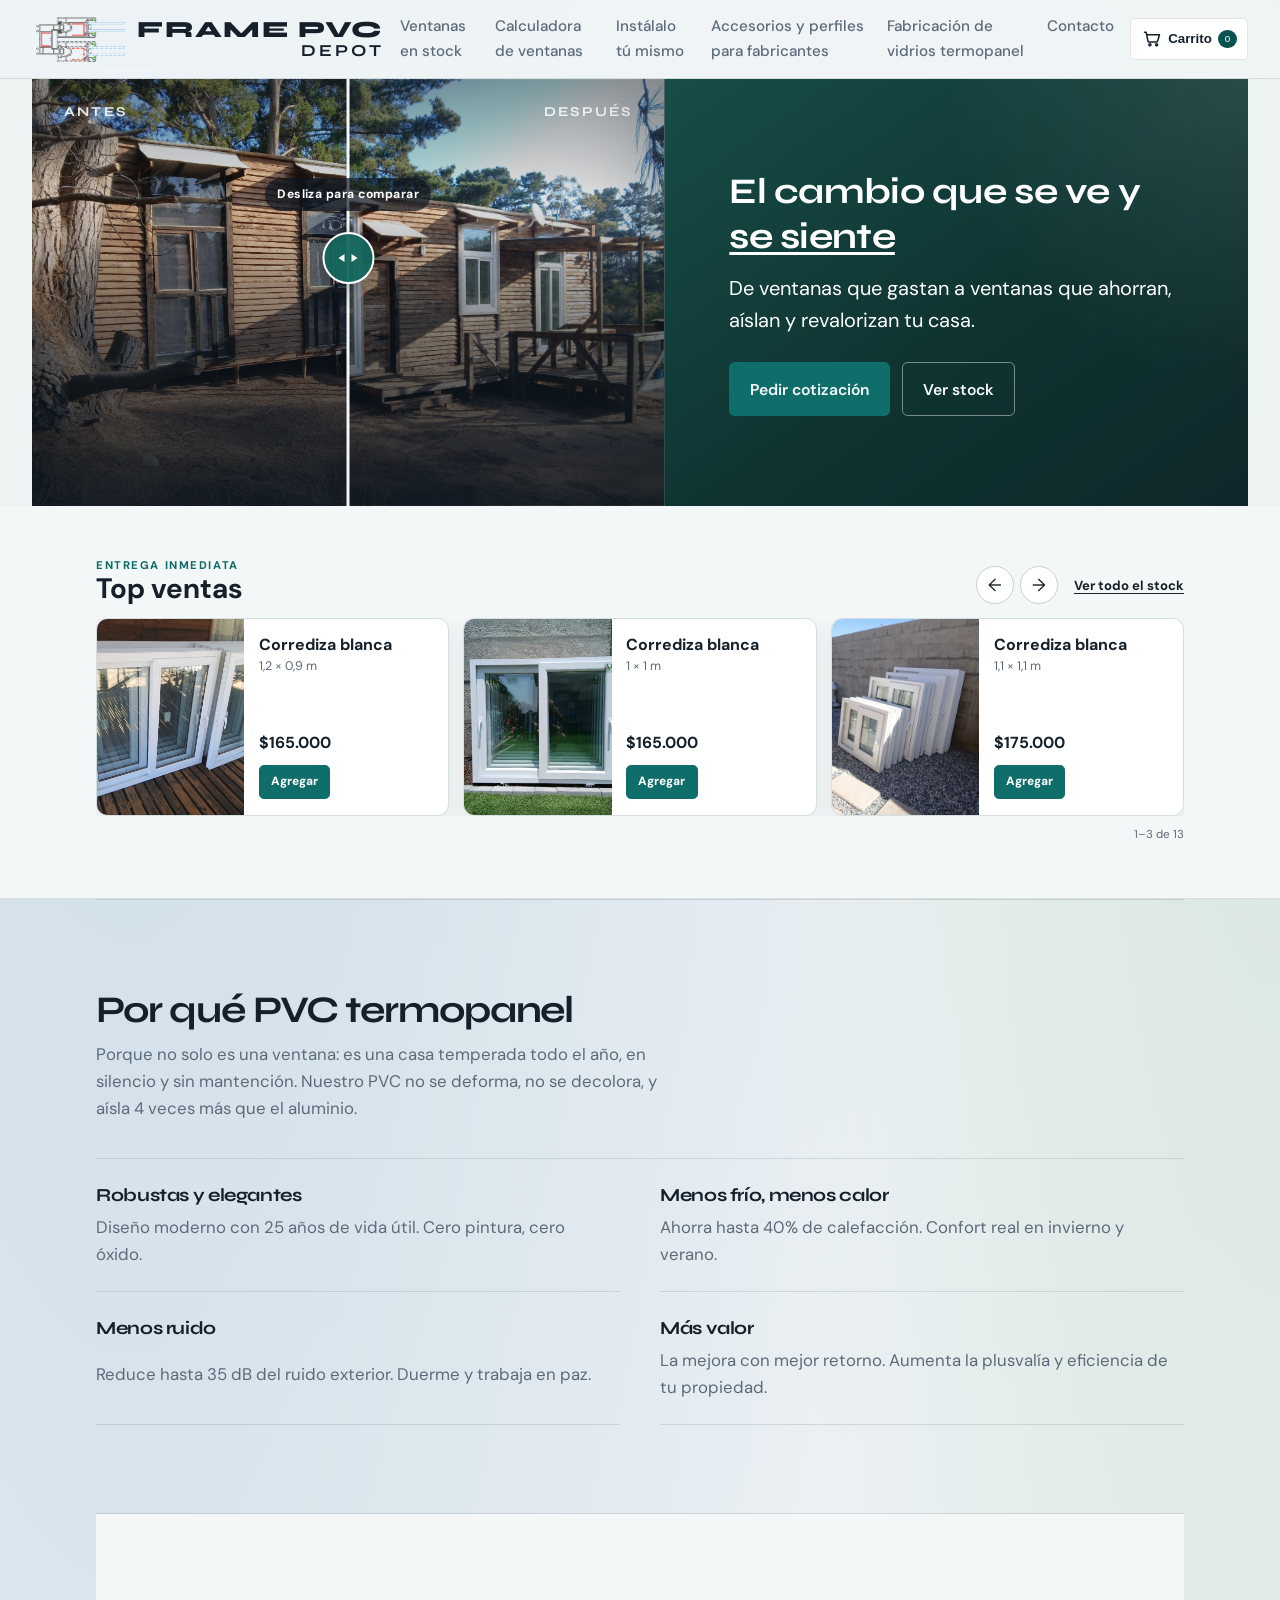
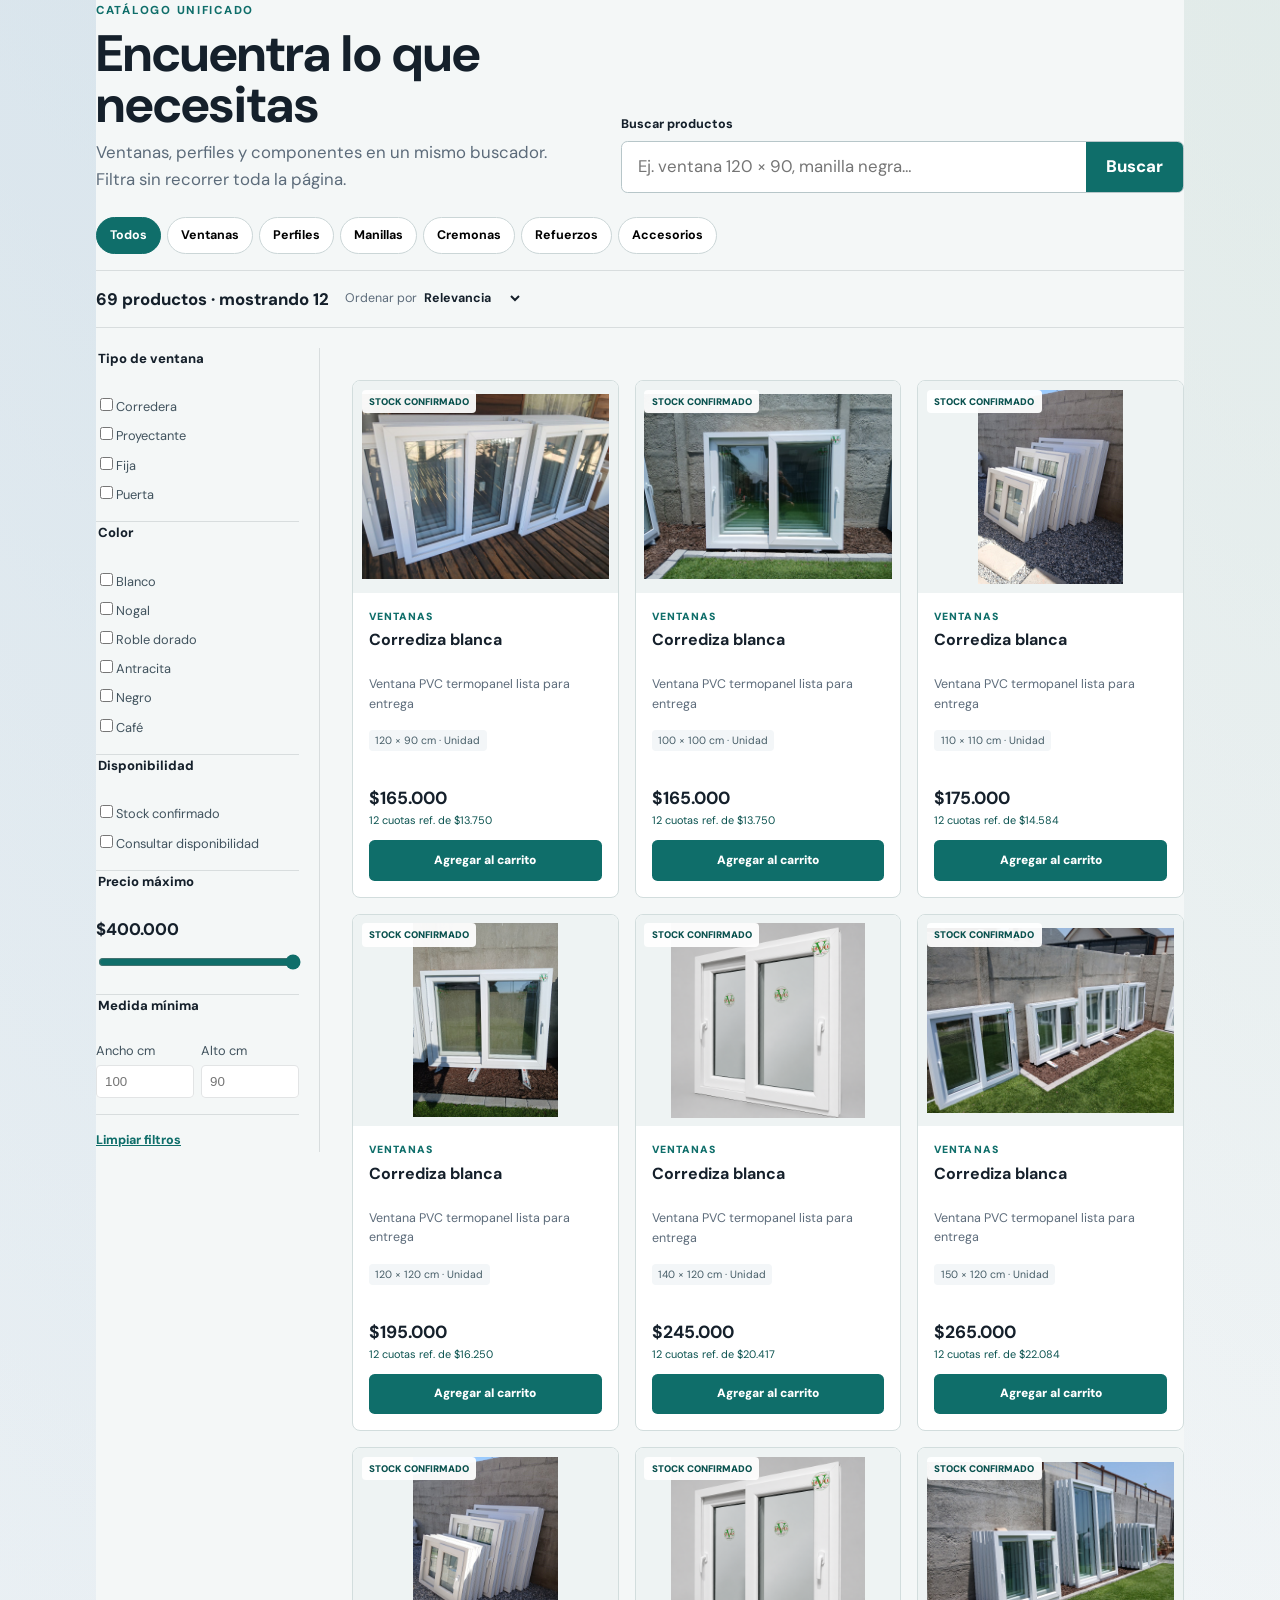
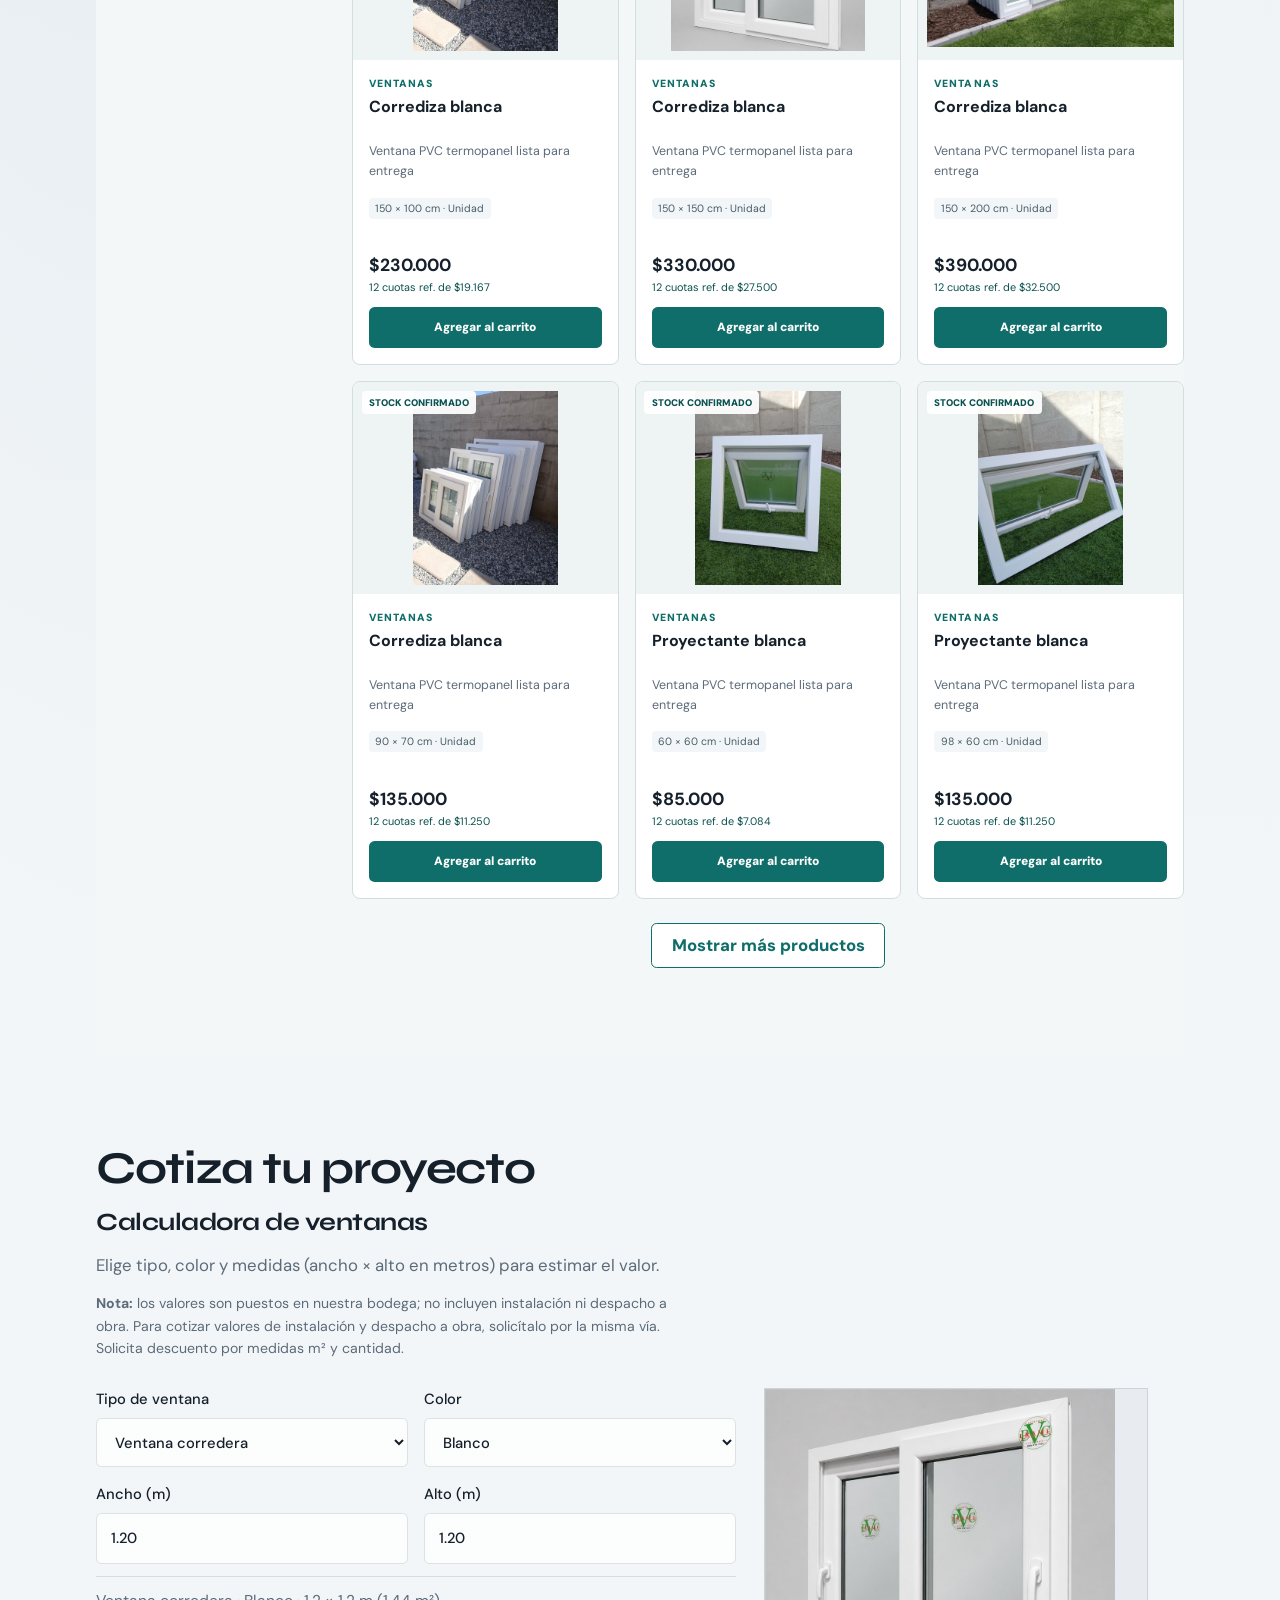
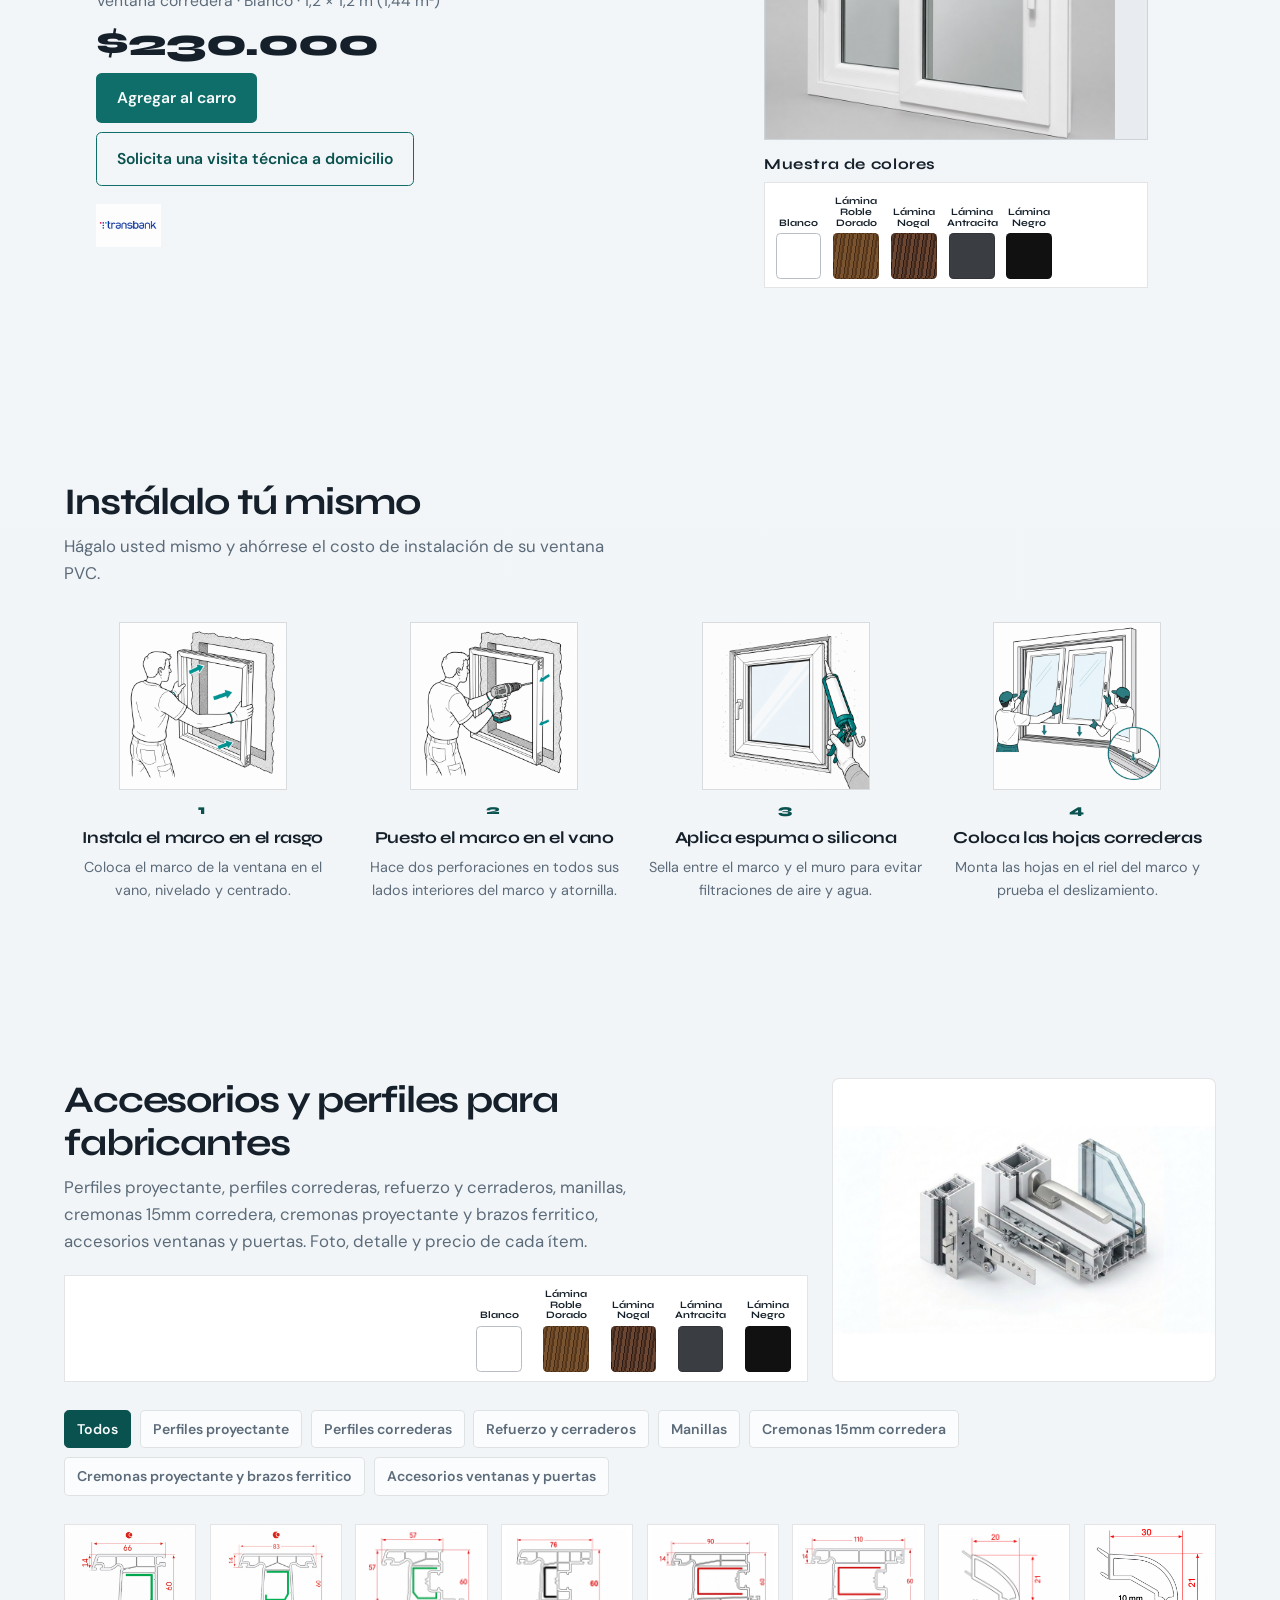
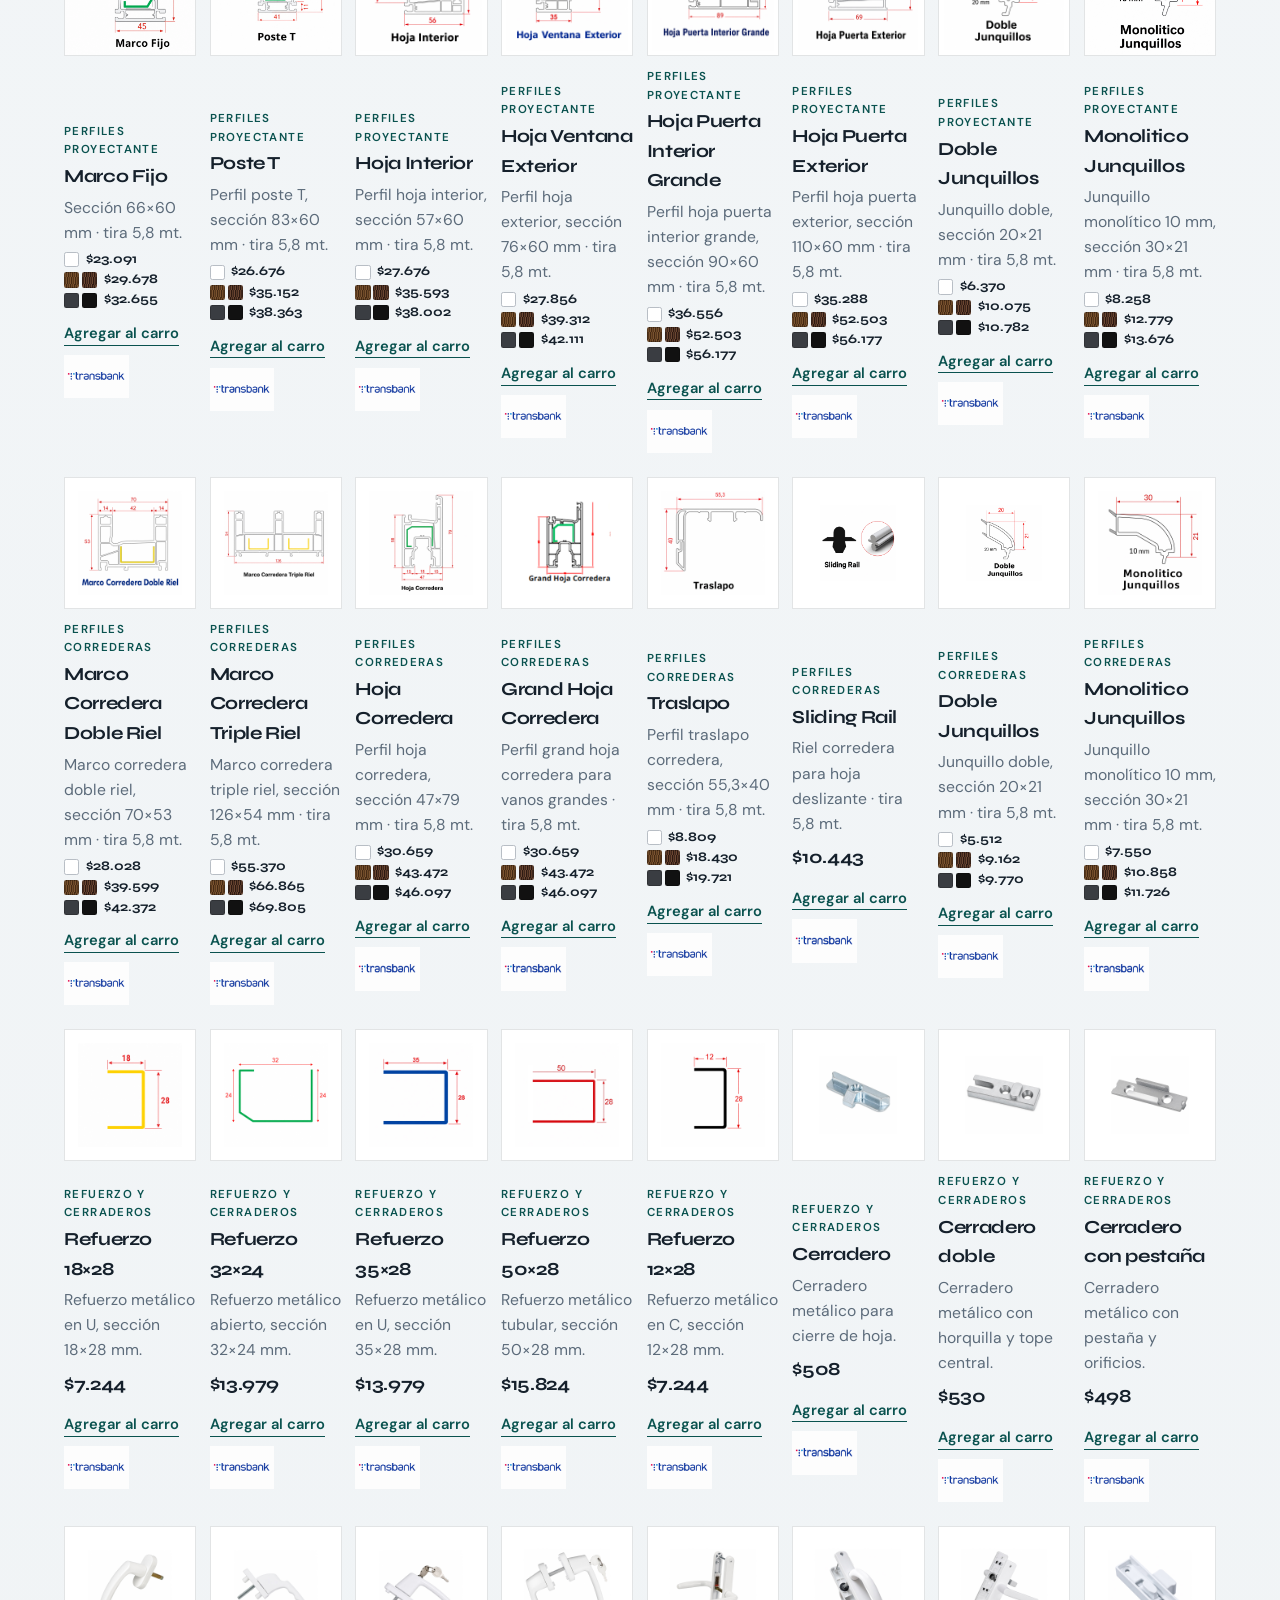
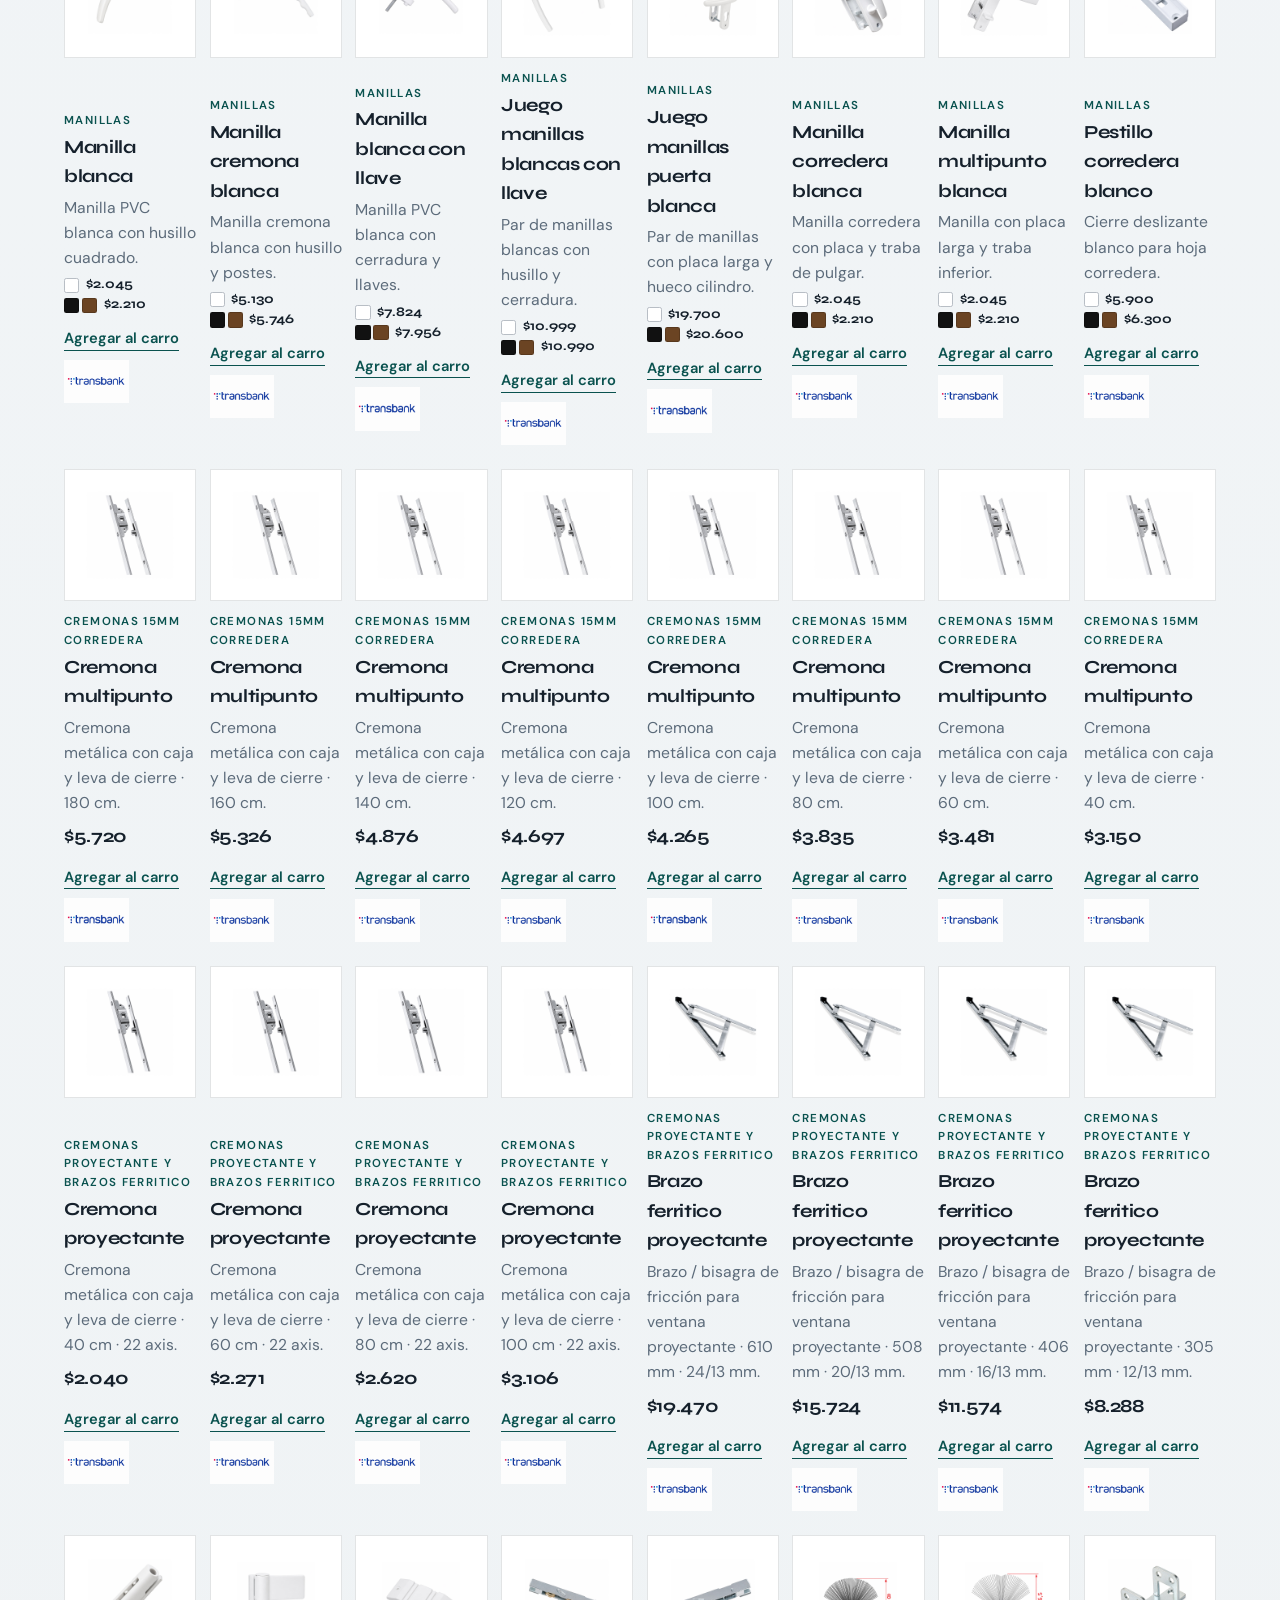
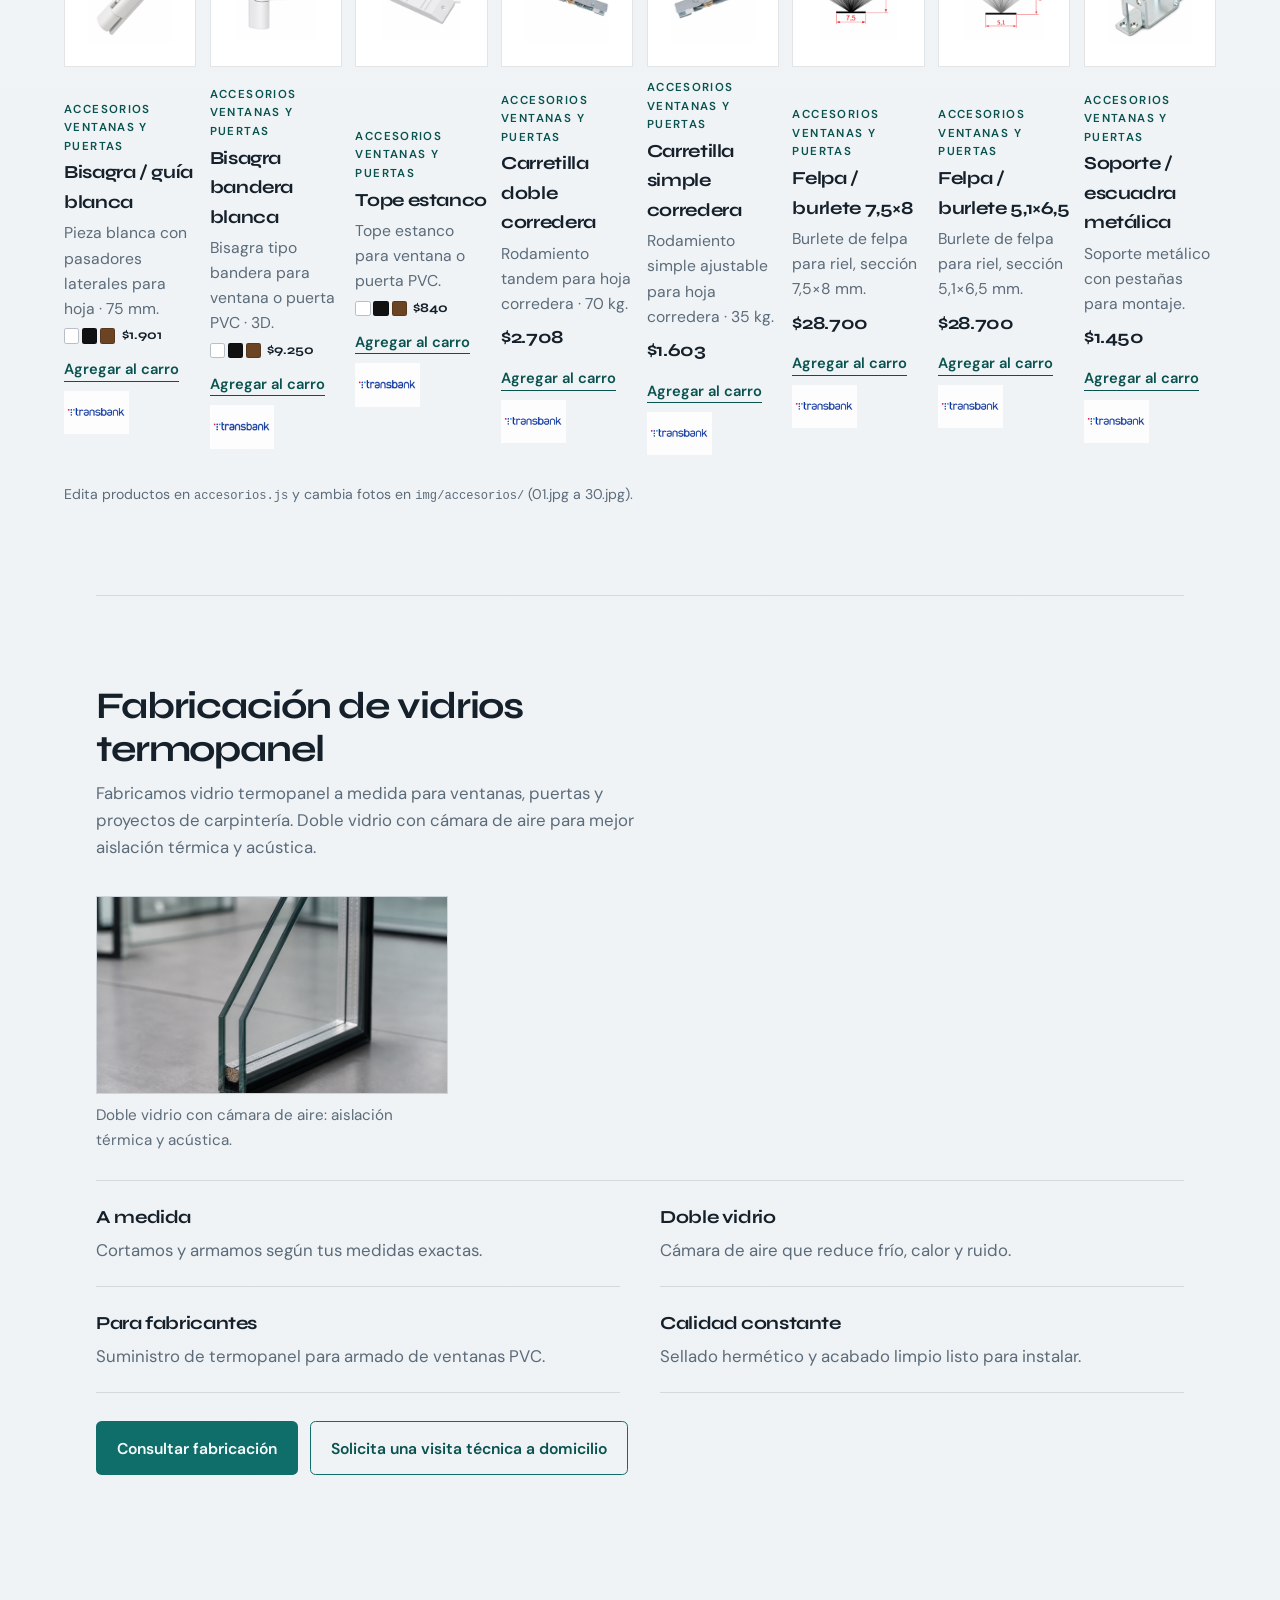
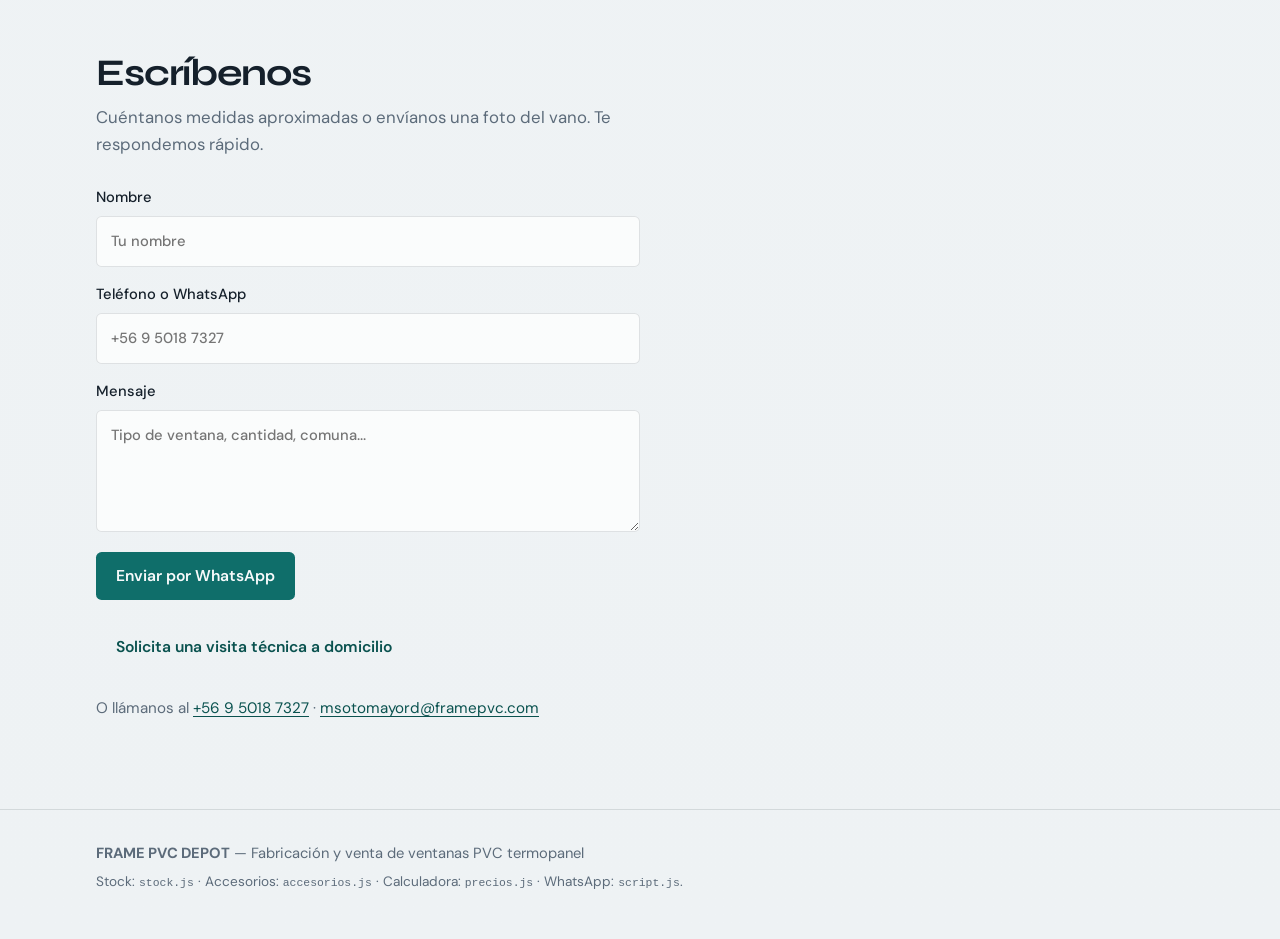
==== commit c8d81fa5: "feat: integrate marketplace catalog into approved hero" ====
--- a/index.html
+++ b/index.html
@@ -1,340 +1,507 @@
-<!doctype html>
+<!DOCTYPE html>
 <html lang="es">
 <head>
-<meta charset="utf-8">
-<meta name="viewport" content="width=device-width,initial-scale=1">
-<meta name="description" content="Compra ventanas PVC termopanel, perfiles y accesorios o solicita fabricación a medida. Cotiza y envía tu solicitud por WhatsApp.">
-<meta property="og:title" content="FRAME PVC DEPOT | Ventanas PVC, perfiles y accesorios">
-<meta property="og:description" content="Ventanas listas, insumos para fabricantes y fabricación a medida.">
-<meta property="og:type" content="website">
-<meta property="og:image" content="img/ventana-blanco.jpg">
-<title>FRAME PVC DEPOT | Ventanas PVC, perfiles y accesorios</title>
-<link rel="icon" href="img/logo-frame-pvc-rounded.svg" type="image/svg+xml">
-<link rel="preconnect" href="https://fonts.googleapis.com">
-<link rel="preconnect" href="https://fonts.gstatic.com" crossorigin>
-<link href="https://fonts.googleapis.com/css2?family=Archivo:wght@400;500;600;700;800&display=swap" rel="stylesheet">
-<link rel="stylesheet" href="styles.css">
-<script src="stock.js" defer>
-</script>
-<script src="accesorios.js" defer>
-</script>
-<script src="precios.js" defer>
-</script>
-<script src="script.js" defer>
-</script>
+  <meta charset="UTF-8" />
+  <meta name="viewport" content="width=device-width, initial-scale=1" />
+  <meta name="description" content="Fabricación y venta de ventanas de PVC termopanel. Medida exacta, instalación y asesoría." />
+  <title>FRAME PVC DEPOT — Ventanas termopanel</title>
+  <link rel="preconnect" href="https://fonts.googleapis.com" />
+  <link rel="preconnect" href="https://fonts.gstatic.com" crossorigin />
+  <link href="https://fonts.googleapis.com/css2?family=Syne:wght@600;700;800&family=DM+Sans:ital,opsz,wght@0,9..40,400;0,9..40,500;0,9..40,600;1,9..40,400&display=swap" rel="stylesheet" />
+  <link rel="stylesheet" href="styles.css" />
 </head>
 <body>
-<a class="skip-link" href="#catalogo">Ir al catálogo</a>
-<header class="market-header">
-<div class="header-main shell">
-<button class="sections-trigger" type="button" data-open-sections aria-label="Abrir secciones"><span aria-hidden="true">&#9776;</span><span>Secciones</span></button>
-<a class="brand" href="#inicio" aria-label="FRAME PVC DEPOT, inicio">
-<img src="img/logo-frame-pvc-rounded.svg" width="182" height="41" alt="FRAME PVC">
-</a>
-<form class="search" id="search-form" role="search">
-<label class="sr-only" for="search-input">Buscar productos</label>
-<svg aria-hidden="true" viewBox="0 0 24 24">
-<path d="m21 21-4.35-4.35m2.35-5.65a8 8 0 1 1-16 0 8 8 0 0 1 16 0Z"/>
-</svg>
-<input id="search-input" type="search" autocomplete="off" placeholder="Buscar ventanas, perfiles, manillas…">
-<button type="button" id="search-clear" aria-label="Limpiar búsqueda" hidden>×</button>
-<div class="search-suggestions-panel" id="search-suggestions" role="listbox" aria-label="Sugerencias de productos" hidden></div>
-</form>
-<button class="cart-trigger" type="button" data-open-cart aria-label="Abrir mi solicitud">
-<span class="cart-symbol" aria-hidden="true"><svg viewBox="0 0 24 24"><path d="M3 4h2l2.1 10.1a2 2 0 0 0 2 1.6h7.8a2 2 0 0 0 1.9-1.4L21 7H6"/><circle cx="9.5" cy="19" r="1.25"/><circle cx="17.5" cy="19" r="1.25"/></svg></span>
-<span class="cart-copy">Mi solicitud</span>
-<b data-cart-count>0</b>
-</button>
-</div>
-<nav class="category-nav shell" aria-label="Categorías principales">
-<button class="nav-chip is-active" data-category="todos">Todos</button>
-<button class="nav-chip" data-category="ventanas">Ventanas</button>
-<button class="nav-chip" data-category="perfiles">Perfiles</button>
-<button class="nav-chip" data-category="manillas">Manillas</button>
-<button class="nav-chip" data-category="cremonas">Cremonas</button>
-<button class="nav-chip" data-category="accesorios">Accesorios</button>
-<a class="nav-chip nav-config" href="#configurador">Arma tu ventana</a>
-</nav>
-</header>
-<div class="payment-promo" aria-label="Beneficio de pago">
-<div class="payment-promo-track shell"><span class="payment-kicker">Financia tu proyecto</span><p><strong>Hasta 12 cuotas</strong> a precio contado con</p><img src="img/mercado-pago.svg" width="108" height="27" alt="Mercado Pago"><small>Pago coordinado después de confirmar disponibilidad</small></div>
-</div>
-<main id="inicio">
-<section class="hero shell">
-<div class="hero-copy">
-<p class="eyebrow">69 productos para construir, reparar o renovar</p>
-<h1>Todo para tu ventana, <em>en un solo lugar.</em></h1>
-<p>Busca por producto, medida, color o uso. Te mostramos primero lo que realmente te puede servir.</p>
-<form class="hero-finder" id="hero-search" role="search">
-<label for="hero-search-input">¿Qué estás buscando?</label>
-<div><input id="hero-search-input" type="search" autocomplete="off" placeholder="Ej. manilla negra o ventana 120 × 90"><button type="submit">Buscar</button></div>
-</form>
-<div class="smart-suggestions" aria-label="Búsquedas frecuentes"><span>Prueba con:</span><button type="button" data-smart-query="corredera blanca">Corredera blanca</button><button type="button" data-smart-query="manilla negro">Manilla negra</button><button type="button" data-smart-query="perfil marco">Perfil de marco</button></div>
-</div>
-<div class="hero-transformation" id="hero-transformation" style="--compare-position:50%" aria-label="Comparación antes y después de renovar las ventanas">
-<figure class="transformation-shot transformation-before"><img src="img/antes.png" width="1200" height="675" alt="Casa antes de renovar sus ventanas"><figcaption>Antes</figcaption></figure>
-<figure class="transformation-shot transformation-after"><img src="img/despues.png" width="1200" height="675" alt="Casa con ventanas PVC instaladas"><figcaption>Después</figcaption></figure>
-<div class="transformation-divider" aria-hidden="true"><span>↔</span></div>
-<input id="transformation-control" type="range" min="0" max="100" value="50" aria-label="Desliza para comparar el antes y el después">
-<div class="transformation-caption"><span>El cambio se ve y se siente</span><a href="#catalogo" data-category="ventanas">Ver ventanas disponibles →</a></div>
-</div>
-</section>
-<section class="market shell" id="catalogo">
-<div class="market-top">
-<div class="section-heading">
-<p class="eyebrow">Catálogo unificado</p>
-<h2>¿Qué necesitas?</h2>
-</div>
-<button class="filter-trigger button secondary" id="open-filters" type="button">Filtrar <span id="filter-badge" hidden>0</span>
-</button>
-</div>
-<div class="market-layout">
-<aside class="filters" id="filters" aria-label="Filtros del catálogo">
-<div class="filter-head">
-<h3>Filtros</h3>
-<button type="button" class="icon-close" id="close-filters" aria-label="Cerrar filtros">×</button>
-</div>
-<fieldset>
-<legend>Categoría</legend>
-<div id="category-filters" class="check-list">
-</div>
-</fieldset>
-<fieldset>
-<legend>Tipo</legend>
-<div class="check-list" id="type-filters">
-</div>
-</fieldset>
-<fieldset>
-<legend>Color</legend>
-<div class="check-list" id="color-filters">
-</div>
-</fieldset>
-<fieldset>
-<legend>Precio máximo</legend>
-<label class="range-label" for="price-range">
-<span>Hasta</span>
-<output id="price-output">$400.000</output>
-</label>
-<input id="price-range" type="range" min="10000" max="400000" step="10000" value="400000">
-</fieldset>
-<fieldset>
-<legend>Disponibilidad</legend>
-<div class="check-list" id="availability-filters">
-</div>
-</fieldset>
-<fieldset>
-<legend>Medida mínima</legend>
-<div class="measure-filter">
-<label>Ancho (cm)<input id="width-min" type="number" min="0" placeholder="100">
-</label>
-<label>Alto (cm)<input id="height-min" type="number" min="0" placeholder="90">
-</label>
-</div>
-</fieldset>
-<button class="clear-filters" id="clear-filters" type="button">Limpiar filtros</button>
-</aside>
-<div class="results">
-<div class="results-bar">
-<p id="results-count" aria-live="polite">Cargando productos…</p>
-<label>Ordenar por <select id="sort-select">
-<option value="relevance">Relevancia</option>
-<option value="price-asc">Menor precio</option>
-<option value="price-desc">Mayor precio</option>
-<option value="name">Nombre</option>
-<option value="measure">Medida</option>
-</select>
-</label>
-</div>
-<div class="active-filters" id="active-filters">
-</div>
-<div class="product-grid" id="product-grid">
-</div>
-<div class="load-more-wrap" id="load-more-wrap"><button class="button secondary load-more" id="load-more" type="button">Mostrar más productos <span id="load-more-count"></span></button></div>
-<div class="empty-state" id="empty-state" hidden>
-<span>⌕</span>
-<h3>No encontramos coincidencias</h3>
-<p>Prueba con otra búsqueda o elimina algunos filtros.</p>
-<button class="button primary" type="button" data-clear-all>Ver todos</button>
-</div>
-</div>
-</div>
-<section class="recent-products" id="recent-products" hidden aria-labelledby="recent-title"><div class="recent-head"><div><p class="eyebrow">Retoma tu búsqueda</p><h3 id="recent-title">Vistos recientemente</h3></div><button type="button" id="clear-recent">Limpiar</button></div><div class="recent-rail" id="recent-rail"></div></section>
-</section>
-<section class="config-section" id="configurador">
-<div class="shell">
-<div class="section-heading light">
-<p class="eyebrow">Fabricación a medida</p>
-<h2>Arma tu ventana</h2>
-<p>Configura una referencia. Confirmaremos medidas y factibilidad antes de fabricar.</p>
-</div>
-<div class="configurator">
-<form id="config-form" class="config-form">
-<fieldset>
-<legend>1. Elige el tipo</legend>
-<div class="option-grid" id="type-options">
-</div>
-</fieldset>
-<fieldset>
-<legend>2. Elige el color</legend>
-<div class="color-options" id="color-options">
-</div>
-</fieldset>
-<fieldset>
-<legend>3. Ingresa las medidas</legend>
-<div class="dimension-fields">
-<label>Ancho <span>
-<input id="config-width" type="number" min="30" max="500" value="120" required> cm</span>
-</label>
-<b>×</b>
-<label>Alto <span>
-<input id="config-height" type="number" min="30" max="500" value="120" required> cm</span>
-</label>
-</div>
-<p class="form-help">Medidas referenciales entre 30 y 500 cm.</p>
-</fieldset>
-</form>
-<div class="config-preview" aria-live="polite">
-<div class="window-visual" id="window-visual">
-<span>
-</span>
-<span>
-</span>
-<i>
-</i>
-</div>
-<div class="config-summary">
-<p class="eyebrow">Tu configuración</p>
-<h3 id="config-name">Ventana corredera</h3>
-<dl>
-<div>
-<dt>Color</dt>
-<dd id="config-color">Blanco</dd>
-</div>
-<div>
-<dt>Dimensiones</dt>
-<dd id="config-measure">120 × 120 cm</dd>
-</div>
-<div>
-<dt>Superficie</dt>
-<dd id="config-area">1,44 m²</dd>
-</div>
-</dl>
-<p class="reference-label">Valor referencial</p>
-<strong class="config-price" id="config-price">$230.400</strong>
-<small>Precio sujeto a validación. No incluye instalación ni despacho.</small>
-<button class="button primary full" id="add-config" type="button">Agregar a mi solicitud</button>
-</div>
-</div>
-</div>
-</div>
-</section>
-<section class="service-strip shell" id="services-title">
-<div class="section-heading">
-<p class="eyebrow">Más que productos</p>
-<h2>Acompañamos tu proyecto</h2>
-</div>
-<div class="services">
-<article>
-<b>01</b>
-<h3>Aislación que se nota</h3>
-<p>PVC y termopanel para mejorar el confort térmico y acústico.</p>
-</article>
-<article>
-<b>02</b>
-<h3>Instalación orientada</h3>
-<p>Te ayudamos a elegir la solución y preparar tu vano.</p>
-</article>
-<article>
-<b>03</b>
-<h3>Vidrio termopanel</h3>
-<p>Fabricación para proyectos residenciales y fabricantes.</p>
-</article>
-<article>
-<b>04</b>
-<h3>Atención directa</h3>
-<p>Confirma stock, despacho y fabricación por WhatsApp.</p>
-</article>
-</div>
-</section>
-</main>
-<footer>
-<div class="shell footer-grid">
-<div>
-<a class="brand footer-brand" href="#inicio">
-<img src="img/logo-frame-pvc-rounded.svg" width="182" height="41" alt="FRAME PVC">
-</a>
-<p>Ventanas PVC, perfiles y accesorios para construir mejor.</p>
-</div>
-<div>
-<h2>Categorías</h2>
-<a href="#catalogo" data-category="ventanas">Ventanas</a>
-<a href="#catalogo" data-category="perfiles">Perfiles</a>
-<a href="#catalogo" data-category="accesorios">Accesorios</a>
-</div>
-<div>
-<h2>Fabricación</h2>
-<a href="#configurador">Arma tu ventana</a>
-<a href="#configurador">Termopanel</a>
-</div>
-<div>
-<h2>Contacto</h2>
-<a href="https://wa.me/56950187327" target="_blank" rel="noopener">WhatsApp +56 9 5018 7327</a>
-<p>Chile</p>
-</div>
-</div>
-<div class="shell footer-bottom">
-<span>© <span id="year">
-</span> FRAME PVC DEPOT</span>
-<span>Precios referenciales sujetos a confirmación.</span>
-</div>
-</footer>
-<div class="overlay" id="overlay" hidden>
-</div>
-<aside class="sections-drawer" id="sections-drawer" aria-hidden="true" aria-labelledby="sections-title">
-<div class="drawer-head"><div><p class="eyebrow">Explorar FRAME PVC</p><h2 id="sections-title">Secciones</h2></div><button class="icon-close" id="close-sections" type="button" aria-label="Cerrar secciones">&times;</button></div>
-<nav class="sections-list" aria-label="Todas las secciones">
-<a href="#inicio" data-section-link><span>&#8962;</span><b>Inicio</b><small>Portada y novedades</small></a>
-<button type="button" data-category="todos"><span>&#9638;</span><b>Todos los productos</b><small>Catálogo completo</small></button>
-<button type="button" data-category="ventanas"><span>&#9635;</span><b>Ventanas</b><small>Modelos disponibles</small></button>
-<button type="button" data-category="perfiles"><span>#</span><b>Perfiles PVC</b><small>Corredera y proyectante</small></button>
-<button type="button" data-category="manillas"><span>&#8599;</span><b>Manillas</b><small>Herrajes y cierres</small></button>
-<button type="button" data-category="cremonas"><span>=</span><b>Cremonas</b><small>Distintas medidas</small></button>
-<button type="button" data-category="refuerzos"><span>+</span><b>Refuerzos</b><small>Acero y cerraderos</small></button>
-<button type="button" data-category="accesorios"><span>+</span><b>Accesorios</b><small>Montaje y fabricación</small></button>
-<a href="#configurador" data-section-link><span>&#9671;</span><b>Arma tu ventana</b><small>Cotización a medida</small></a>
-<a href="#services-title" data-section-link><span>i</span><b>Servicios</b><small>Instalación y termopanel</small></a>
-<a href="https://wa.me/56950187327" target="_blank" rel="noopener"><span>&#9673;</span><b>Contacto</b><small>Habla con nuestro equipo</small></a>
-</nav>
-</aside>
-<aside class="product-drawer" id="product-drawer" aria-hidden="true" aria-labelledby="product-detail-title">
-<div class="drawer-head"><div><p class="eyebrow">Detalle del producto</p><h2 id="product-detail-title">Producto</h2></div><button class="icon-close" id="close-product" type="button" aria-label="Cerrar detalle">×</button></div>
-<div class="product-detail-panel" id="product-detail-panel"></div>
-</aside>
-<aside class="cart-drawer" id="cart-drawer" aria-hidden="true" aria-labelledby="cart-title">
-<div class="drawer-head">
-<div>
-<p class="eyebrow">Cotización consolidada</p>
-<h2 id="cart-title">Mi solicitud</h2>
-</div>
-<button class="icon-close" id="close-cart" type="button" aria-label="Cerrar solicitud">×</button>
-</div>
-<div class="cart-items" id="cart-items">
-</div>
-<div class="cart-foot">
-<div>
-<span>Total referencial</span>
-<strong id="cart-total">$0</strong>
-</div>
-<p>Confirmaremos disponibilidad, despacho y valor final.</p>
-<a class="button whatsapp full is-disabled" id="cart-whatsapp" href="#" target="_blank" rel="noopener" aria-disabled="true">Enviar solicitud por WhatsApp</a>
-</div>
-</aside>
-<div class="compare-tray" id="compare-tray" hidden><div><strong>Comparar productos</strong><span id="compare-summary">0 de 3 seleccionados</span></div><div id="compare-thumbs"></div><button class="button primary" id="open-compare" type="button">Comparar</button><button class="icon-close" id="clear-compare" type="button" aria-label="Vaciar comparación">×</button></div>
-<dialog class="compare-dialog" id="compare-dialog" aria-labelledby="compare-title"><div class="compare-dialog-head"><div><p class="eyebrow">Decide con claridad</p><h2 id="compare-title">Comparar productos</h2></div><button class="icon-close" id="close-compare" type="button" aria-label="Cerrar comparación">×</button></div><div class="compare-content" id="compare-content"></div></dialog>
-<nav class="mobile-dock" aria-label="Accesos rápidos">
-<a href="#inicio"><span>&#8962;</span>Inicio</a><button type="button" data-open-sections><span>&#9776;</span>Secciones</button><button type="button" data-focus-search><span>&#8981;</span>Buscar</button><a href="#configurador"><span>&#9671;</span>Armar</a><button type="button" data-open-cart><span class="cart-symbol"><svg viewBox="0 0 24 24" aria-hidden="true"><path d="M3 4h2l2.1 10.1a2 2 0 0 0 2 1.6h7.8a2 2 0 0 0 1.9-1.4L21 7H6"/><circle cx="9.5" cy="19" r="1.25"/><circle cx="17.5" cy="19" r="1.25"/></svg></span>Solicitud<b data-cart-count>0</b></button>
-</nav>
-<div class="toast" id="toast" role="status" aria-live="polite">
-</div>
+  <header class="site-header">
+    <a class="logo" href="#inicio" aria-label="FRAME PVC DEPOT">
+      <img class="logo-mark" src="img/logo-frame-pvc.png" alt="" width="512" height="512" />
+      <span class="logo-name">
+        <span class="logo-name-main">FRAME PVC</span>
+        <span class="logo-name-sub">DEPOT</span>
+      </span>
+    </a>
+    <button class="menu-toggle" id="menu-toggle" type="button" aria-expanded="false" aria-controls="main-nav" aria-label="Abrir menú"><span></span><span></span><span></span></button>
+    <nav class="nav" id="main-nav" aria-label="Principal">
+      <a href="#stock">Ventanas en stock</a>
+      <a href="#calculadora">Calculadora de ventanas</a>
+      <a href="#instalacion">Instálalo tú mismo</a>
+      <a href="#accesorios">Accesorios y perfiles para fabricantes</a>
+      <a href="#vidrios">Fabricación de vidrios termopanel</a>
+      <a href="#contacto">Contacto</a>
+    </nav>
+    <button class="header-cart" type="button" data-open-unified-cart aria-label="Abrir carrito"><svg class="cart-icon" viewBox="0 0 24 24" aria-hidden="true"><path d="M3 4h2l2.1 10.1a2 2 0 0 0 2 1.6h7.8a2 2 0 0 0 1.9-1.4L21 7H6"/><circle cx="9.5" cy="19" r="1.25"/><circle cx="17.5" cy="19" r="1.25"/></svg><b>Carrito</b><small data-unified-count>0</small></button>
+  </header>
+  <div class="nav-overlay" id="nav-overlay" hidden></div>
+
+  <main>
+    <section class="hero" id="inicio" aria-label="Presentación">
+      <div class="hero-main">
+      <div class="hero-compare" id="hero-compare" role="group" aria-label="Comparador de antes y después de la instalación">
+        <figure class="hero-shot hero-shot--before">
+          <img
+            src="img/antes.png"
+            alt="Casa de madera antes: ventanas antiguas de marco oscuro"
+            width="1200"
+            height="675"
+          />
+          <figcaption>Antes</figcaption>
+        </figure>
+        <figure class="hero-shot hero-shot--after">
+          <img
+            src="img/despues.png"
+            alt="Misma casa después: ventanas PVC blancas correderas instaladas"
+            width="1200"
+            height="675"
+          />
+          <figcaption>Después</figcaption>
+        </figure>
+        <div class="hero-compare-divider" aria-hidden="true">
+          <span><i></i><i></i></span>
+        </div>
+        <input
+          class="hero-compare-control"
+          id="hero-compare-control"
+          type="range"
+          min="0"
+          max="100"
+          value="70"
+          aria-label="Desliza para comparar el antes y el después"
+        />
+        <p class="hero-compare-hint" aria-hidden="true">Desliza para comparar</p>
+      </div>
+      <div class="hero-content">
+        <h1>El cambio que se ve y <span class="hero-underline">se siente</span></h1>
+        <p class="lead">De ventanas que gastan a ventanas que ahorran, aíslan y revalorizan tu casa.</p>
+        <div class="cta-group">
+          <a class="btn btn-primary" href="#contacto">Pedir cotización</a>
+          <a class="btn btn-ghost" href="#stock">Ver stock</a>
+        </div>
+      </div>
+      </div>
+    </section>
+
+    <section class="hero-bestsellers" aria-labelledby="bestsellers-title">
+      <header class="hero-bestsellers-head">
+        <div>
+          <p>Entrega inmediata</p>
+          <h2 id="bestsellers-title">Top ventas</h2>
+        </div>
+        <div class="hero-bestsellers-actions">
+          <div class="hero-bestsellers-controls" aria-label="Controles de Top ventas">
+            <button type="button" data-bestsellers-prev aria-label="Ver productos anteriores">&#8592;</button>
+            <button type="button" data-bestsellers-next aria-label="Ver productos siguientes">&#8594;</button>
+          </div>
+          <a href="#stock">Ver todo el stock</a>
+        </div>
+      </header>
+      <div class="hero-bestsellers-list" id="hero-bestsellers-list" tabindex="0" aria-label="Productos más vendidos"></div>
+      <p class="hero-bestsellers-status" id="hero-bestsellers-status" aria-live="polite"></p>
+    </section>
+
+    <section class="section section-benefits" id="beneficios">
+      <div class="section-intro">
+        <h2>Por qué PVC termopanel</h2>
+        <p>Porque no solo es una ventana: es una casa temperada todo el año, en silencio y sin mantención. Nuestro PVC no se deforma, no se decolora, y aísla 4 veces más que el aluminio.</p>
+      </div>
+      <ul class="benefit-list">
+        <li>
+          <strong>Robustas y elegantes</strong>
+          <span>Diseño moderno con 25 años de vida útil. Cero pintura, cero óxido.</span>
+        </li>
+        <li>
+          <strong>Menos frío, menos calor</strong>
+          <span>Ahorra hasta 40% de calefacción. Confort real en invierno y verano.</span>
+        </li>
+        <li>
+          <strong>Menos ruido</strong>
+          <span>Reduce hasta 35 dB del ruido exterior. Duerme y trabaja en paz.</span>
+        </li>
+        <li>
+          <strong>Más valor</strong>
+          <span>La mejora con mejor retorno. Aumenta la plusvalía y eficiencia de tu propiedad.</span>
+        </li>
+      </ul>
+    </section>
+
+    <section class="section marketplace" id="stock" aria-labelledby="marketplace-title">
+      <header class="marketplace-heading">
+        <div>
+          <p class="marketplace-kicker">Catálogo unificado</p>
+          <h2 id="marketplace-title">Encuentra lo que necesitas</h2>
+          <p>Ventanas, perfiles y componentes en un mismo buscador. Filtra sin recorrer toda la página.</p>
+        </div>
+        <form class="marketplace-search" id="marketplace-search" role="search">
+          <label for="marketplace-query">Buscar productos</label>
+          <div><input id="marketplace-query" type="search" autocomplete="off" placeholder="Ej. ventana 120 × 90, manilla negra…"><button type="submit">Buscar</button></div>
+          <div class="marketplace-suggestions" id="marketplace-suggestions" hidden></div>
+        </form>
+      </header>
+      <nav class="marketplace-categories" aria-label="Categorías del catálogo">
+        <button class="is-active" type="button" data-market-category="todos">Todos</button>
+        <button type="button" data-market-category="ventanas">Ventanas</button>
+        <button type="button" data-market-category="perfiles">Perfiles</button>
+        <button type="button" data-market-category="manillas">Manillas</button>
+        <button type="button" data-market-category="cremonas">Cremonas</button>
+        <button type="button" data-market-category="refuerzos">Refuerzos</button>
+        <button type="button" data-market-category="accesorios">Accesorios</button>
+      </nav>
+      <div class="marketplace-toolbar">
+        <button class="marketplace-filter-toggle" id="marketplace-filter-toggle" type="button" aria-expanded="false" aria-controls="marketplace-filters">Filtros <span id="marketplace-filter-count">0</span></button>
+        <p id="marketplace-results" aria-live="polite"></p>
+        <label>Ordenar por <select id="marketplace-sort"><option value="relevance">Relevancia</option><option value="price-asc">Menor precio</option><option value="price-desc">Mayor precio</option><option value="name">Nombre</option><option value="measure">Medida</option></select></label>
+      </div>
+      <div class="marketplace-layout">
+        <aside class="marketplace-filters" id="marketplace-filters">
+          <fieldset><legend>Tipo de ventana</legend><div id="marketplace-types"></div></fieldset>
+          <fieldset><legend>Color</legend><div id="marketplace-colors"></div></fieldset>
+          <fieldset><legend>Disponibilidad</legend><div id="marketplace-availability"></div></fieldset>
+          <fieldset><legend>Precio máximo</legend><output id="marketplace-price-output">$400.000</output><input id="marketplace-price" type="range" min="10000" max="400000" step="10000" value="400000"></fieldset>
+          <fieldset><legend>Medida mínima</legend><div class="marketplace-measures"><label>Ancho cm<input id="marketplace-width" type="number" min="0" placeholder="100"></label><label>Alto cm<input id="marketplace-height" type="number" min="0" placeholder="90"></label></div></fieldset>
+          <button class="marketplace-clear" id="marketplace-clear" type="button">Limpiar filtros</button>
+        </aside>
+        <div>
+          <div class="marketplace-active" id="marketplace-active"></div>
+          <div class="marketplace-grid" id="stock-gallery"></div>
+          <div class="marketplace-empty" id="marketplace-empty" hidden><h3>No encontramos coincidencias</h3><p>Prueba otra búsqueda o elimina algunos filtros.</p><button type="button" data-market-clear>Ver todos</button></div>
+          <button class="marketplace-more" id="marketplace-more" type="button">Mostrar más productos</button>
+        </div>
+      </div>
+    </section>
+
+    <section class="section section-calc" id="calculadora">
+      <div class="acc-header calc-header">
+        <header class="calc-heading section-intro">
+          <h2>Cotiza tu proyecto</h2>
+          <h3 class="calc-subtitle">Calculadora de ventanas</h3>
+          <p>Elige tipo, color y medidas (ancho × alto en metros) para estimar el valor.</p>
+          <p class="stock-note calc-note">
+            <strong>Nota:</strong> los valores son puestos en nuestra bodega; no incluyen instalación ni despacho a obra.
+            Para cotizar valores de instalación y despacho a obra, solicítalo por la misma vía.
+            Solicita descuento por medidas m² y cantidad.
+          </p>
+        </header>
+      </div>
+
+      <div class="calc-body">
+        <div class="calc-main">
+          <form class="calc-form" id="form-calculadora">
+            <label>
+              Tipo de ventana
+              <select name="tipo" id="calc-tipo" required>
+                <option value="corredera">Ventana corredera</option>
+                <option value="proyectante">Ventana proyectante</option>
+                <option value="puerta">Ventana puerta</option>
+                <option value="fija">Ventana fija</option>
+              </select>
+            </label>
+
+            <label>
+              Color
+              <select name="color" id="calc-color" required>
+                <option value="blanco">Blanco</option>
+                <option value="nogal">Nogal</option>
+                <option value="roble-dorado">Roble dorado</option>
+                <option value="antracita">Antracita</option>
+                <option value="negro">Negro</option>
+              </select>
+            </label>
+
+            <label>
+              Ancho (m)
+              <input type="number" name="ancho" id="calc-ancho" min="0.4" max="4" step="0.01" value="1.20" required inputmode="decimal" />
+            </label>
+
+            <label>
+              Alto (m)
+              <input type="number" name="alto" id="calc-alto" min="0.4" max="3" step="0.01" value="1.20" required inputmode="decimal" />
+            </label>
+          </form>
+
+          <div class="calc-result" id="calc-result" aria-live="polite">
+            <p class="calc-summary" id="calc-summary"></p>
+            <p class="calc-total" id="calc-total"></p>
+            <button type="button" class="btn btn-primary" id="calc-add-cart">Agregar al carro</button>
+            <a
+              class="btn calc-visit-btn"
+              href="https://wa.me/56950187327?text=Hola%2C%20quiero%20solicitar%20una%20visita%20t%C3%A9cnica%20a%20domicilio%20para%20medir%20y%20cotizar%20ventanas%20PVC%20termopanel."
+              target="_blank"
+              rel="noopener noreferrer"
+            >Solicita una visita técnica a domicilio</a>
+            <img class="pay-logo" src="img/transbank.png" alt="Transbank" width="160" height="48" loading="lazy" />
+          </div>
+        </div>
+
+        <div class="calc-preview">
+          <figure class="calc-ventana">
+            <img id="calc-ventana-img" src="img/ventana-blanco.jpg" alt="Ventana corredera PVC según color elegido" width="900" height="900" loading="lazy" />
+          </figure>
+          <aside class="laminas-muestra calc-colores" aria-label="Muestra de colores">
+            <p class="laminas-title">Muestra de colores</p>
+            <ul class="laminas-list">
+              <li>
+                <span>Blanco</span>
+                <i class="lamina-swatch lamina-blanco" aria-hidden="true"></i>
+              </li>
+              <li>
+                <span>Lámina<br />Roble Dorado</span>
+                <i class="lamina-swatch lamina-roble" aria-hidden="true"></i>
+              </li>
+              <li>
+                <span>Lámina<br />Nogal</span>
+                <i class="lamina-swatch lamina-nogal" aria-hidden="true"></i>
+              </li>
+              <li>
+                <span>Lámina<br />Antracita</span>
+                <i class="lamina-swatch lamina-antracita" aria-hidden="true"></i>
+              </li>
+              <li>
+                <span>Lámina<br />Negro</span>
+                <i class="lamina-swatch lamina-negro" aria-hidden="true"></i>
+              </li>
+            </ul>
+          </aside>
+        </div>
+      </div>
+
+      <aside class="shop-cart" id="cart-calc" aria-label="Carro de compra de cotización">
+        <div class="shop-cart-head">
+          <h3>Carro de cotización</h3>
+          <p class="shop-cart-count" data-cart-count>0 ítems</p>
+        </div>
+        <ul class="shop-cart-list" data-cart-list></ul>
+        <div class="shop-cart-foot">
+          <p class="shop-cart-total">Total: <strong data-cart-total>$0</strong></p>
+          <a class="btn btn-primary shop-cart-wa" data-cart-wa href="#" target="_blank" rel="noopener noreferrer">Pedir por WhatsApp</a>
+        </div>
+      </aside>
+    </section>
+
+    <section class="section section-install" id="instalacion">
+      <div class="section-intro">
+        <h2>Instálalo tú mismo</h2>
+        <p>Hágalo usted mismo y ahórrese el costo de instalación de su ventana PVC.</p>
+      </div>
+
+      <ol class="install-steps">
+        <li>
+          <figure>
+            <img src="img/instalacion/01.jpg" alt="Paso 1: instalar el marco en el rasgo" width="800" height="800" loading="lazy" />
+            <figcaption>
+              <span class="step-num">1</span>
+              <strong>Instala el marco en el rasgo</strong>
+              <span>Coloca el marco de la ventana en el vano, nivelado y centrado.</span>
+            </figcaption>
+          </figure>
+        </li>
+        <li>
+          <figure>
+            <img src="img/instalacion/02.jpg" alt="Paso 2: puesto el marco en el vano, perforar y atornillar" width="800" height="800" loading="lazy" />
+            <figcaption>
+              <span class="step-num">2</span>
+              <strong>Puesto el marco en el vano</strong>
+              <span>Hace dos perforaciones en todos sus lados interiores del marco y atornilla.</span>
+            </figcaption>
+          </figure>
+        </li>
+        <li>
+          <figure>
+            <img src="img/instalacion/03.jpg" alt="Paso 3: aplicar espuma o silicona entre marco y muro" width="800" height="800" loading="lazy" />
+            <figcaption>
+              <span class="step-num">3</span>
+              <strong>Aplica espuma o silicona</strong>
+              <span>Sella entre el marco y el muro para evitar filtraciones de aire y agua.</span>
+            </figcaption>
+          </figure>
+        </li>
+        <li>
+          <figure>
+            <img src="img/instalacion/04.jpg" alt="Paso 4: colocar hojas correderas" width="800" height="800" loading="lazy" />
+            <figcaption>
+              <span class="step-num">4</span>
+              <strong>Coloca las hojas correderas</strong>
+              <span>Monta las hojas en el riel del marco y prueba el deslizamiento.</span>
+            </figcaption>
+          </figure>
+        </li>
+      </ol>
+    </section>
+
+    <section class="section section-stock section-accesorios" id="accesorios">
+      <div class="acc-header">
+        <div class="section-intro">
+          <h2>Accesorios y perfiles para fabricantes</h2>
+          <p>Perfiles proyectante, perfiles correderas, refuerzo y cerraderos, manillas, cremonas 15mm corredera, cremonas proyectante y brazos ferritico, accesorios ventanas y puertas. Foto, detalle y precio de cada ítem.</p>
+        </div>
+        <figure class="acc-hero-photo">
+          <img src="img/accesorios-perfiles.png" alt="Corte de perfil PVC, herrajes y vidrio termopanel" width="1200" height="800" loading="lazy" />
+        </figure>
+        <aside class="laminas-muestra" aria-label="Muestras de lámina">
+          <ul class="laminas-list">
+            <li>
+              <span>Blanco</span>
+              <i class="lamina-swatch lamina-blanco" aria-hidden="true"></i>
+            </li>
+            <li>
+              <span>Lámina<br />Roble Dorado</span>
+              <i class="lamina-swatch lamina-roble" aria-hidden="true"></i>
+            </li>
+            <li>
+              <span>Lámina<br />Nogal</span>
+              <i class="lamina-swatch lamina-nogal" aria-hidden="true"></i>
+            </li>
+            <li>
+              <span>Lámina<br />Antracita</span>
+              <i class="lamina-swatch lamina-antracita" aria-hidden="true"></i>
+            </li>
+            <li>
+              <span>Lámina<br />Negro</span>
+              <i class="lamina-swatch lamina-negro" aria-hidden="true"></i>
+            </li>
+          </ul>
+        </aside>
+      </div>
+
+      <div class="acc-filters" id="acc-filters" role="group" aria-label="Filtrar accesorios">
+        <button type="button" class="acc-filter is-active" data-filter="todos">Todos</button>
+        <button type="button" class="acc-filter" data-filter="perfiles proyectante">Perfiles proyectante</button>
+        <button type="button" class="acc-filter" data-filter="perfiles correderas">Perfiles correderas</button>
+        <button type="button" class="acc-filter" data-filter="refuerzo y cerraderos">Refuerzo y cerraderos</button>
+        <button type="button" class="acc-filter" data-filter="manillas">Manillas</button>
+        <button type="button" class="acc-filter" data-filter="cremonas 15mm corredera">Cremonas 15mm corredera</button>
+        <button type="button" class="acc-filter" data-filter="cremonas proyectante y brazos ferritico">Cremonas proyectante y brazos ferritico</button>
+        <button type="button" class="acc-filter" data-filter="accesorios ventanas y puertas">Accesorios ventanas y puertas</button>
+      </div>
+
+      <aside class="shop-cart" id="cart-acc" aria-label="Carro de compra de accesorios y perfiles">
+        <div class="shop-cart-head">
+          <h3>Carro de accesorios y perfiles</h3>
+          <p class="shop-cart-count" data-cart-count>0 ítems</p>
+        </div>
+        <ul class="shop-cart-list" data-cart-list></ul>
+        <div class="shop-cart-foot">
+          <p class="shop-cart-total">Total: <strong data-cart-total>$0</strong></p>
+          <a class="btn btn-primary shop-cart-wa" data-cart-wa href="#" target="_blank" rel="noopener noreferrer">Pedir por WhatsApp</a>
+          <a
+            class="btn calc-visit-btn"
+            href="https://wa.me/56950187327?text=Hola%2C%20quiero%20solicitar%20una%20visita%20t%C3%A9cnica%20a%20domicilio%20para%20medir%20y%20cotizar%20ventanas%20PVC%20termopanel."
+            target="_blank"
+            rel="noopener noreferrer"
+          >Solicita una visita técnica a domicilio</a>
+        </div>
+      </aside>
+
+      <div class="stock-gallery acc-gallery" id="acc-gallery"></div>
+      <p class="stock-note">
+        Edita productos en <code>accesorios.js</code> y cambia fotos en <code>img/accesorios/</code> (01.jpg a 30.jpg).
+      </p>
+    </section>
+
+    <section class="section section-vidrios" id="vidrios">
+      <div class="section-intro">
+        <h2>Fabricación de vidrios termopanel</h2>
+        <p>Fabricamos vidrio termopanel a medida para ventanas, puertas y proyectos de carpintería. Doble vidrio con cámara de aire para mejor aislación térmica y acústica.</p>
+      </div>
+      <figure class="vidrios-photo">
+        <img
+          src="img/vidrio-termopanel.jpg"
+          alt="Vidrio termopanel de doble panel con separador y sellado perimetral"
+          width="1600"
+          height="900"
+          loading="lazy"
+        />
+        <figcaption>Doble vidrio con cámara de aire: aislación térmica y acústica.</figcaption>
+      </figure>
+      <ul class="benefit-list">
+        <li>
+          <strong>A medida</strong>
+          <span>Cortamos y armamos según tus medidas exactas.</span>
+        </li>
+        <li>
+          <strong>Doble vidrio</strong>
+          <span>Cámara de aire que reduce frío, calor y ruido.</span>
+        </li>
+        <li>
+          <strong>Para fabricantes</strong>
+          <span>Suministro de termopanel para armado de ventanas PVC.</span>
+        </li>
+        <li>
+          <strong>Calidad constante</strong>
+          <span>Sellado hermético y acabado limpio listo para instalar.</span>
+        </li>
+      </ul>
+      <p class="vidrios-cta">
+        <a class="btn btn-primary" href="#contacto">Consultar fabricación</a>
+        <a
+          class="btn calc-visit-btn"
+          href="https://wa.me/56950187327?text=Hola%2C%20quiero%20solicitar%20una%20visita%20t%C3%A9cnica%20a%20domicilio%20para%20medir%20y%20cotizar%20ventanas%20PVC%20termopanel."
+          target="_blank"
+          rel="noopener noreferrer"
+        >Solicita una visita técnica a domicilio</a>
+      </p>
+    </section>
+
+    <section class="section section-contact" id="contacto">
+      <div class="section-intro">
+        <h2>Escríbenos</h2>
+        <p>Cuéntanos medidas aproximadas o envíanos una foto del vano. Te respondemos rápido.</p>
+      </div>
+      <form class="contact-form" id="form-contacto" novalidate>
+        <label>
+          Nombre
+          <input type="text" name="nombre" required autocomplete="name" placeholder="Tu nombre" />
+        </label>
+        <label>
+          Teléfono o WhatsApp
+          <input type="tel" name="telefono" required autocomplete="tel" placeholder="+56 9 5018 7327" />
+        </label>
+        <label class="full">
+          Mensaje
+          <textarea name="mensaje" rows="4" required placeholder="Tipo de ventana, cantidad, comuna..."></textarea>
+        </label>
+        <button class="btn btn-primary" type="submit">Enviar por WhatsApp</button>
+        <a
+          class="btn calc-visit-btn"
+          href="https://wa.me/56950187327?text=Hola%2C%20quiero%20solicitar%20una%20visita%20t%C3%A9cnica%20a%20domicilio%20para%20medir%20y%20cotizar%20ventanas%20PVC%20termopanel."
+          target="_blank"
+          rel="noopener noreferrer"
+        >Solicita una visita técnica a domicilio</a>
+      </form>
+      <p class="contact-note">
+        O llámanos al <a href="tel:+56950187327">+56 9 5018 7327</a>
+        · <a href="mailto:msotomayord@framepvc.com">msotomayord@framepvc.com</a>
+      </p>
+    </section>
+  </main>
+
+  <footer class="site-footer">
+    <p><strong>FRAME PVC DEPOT</strong> — Fabricación y venta de ventanas PVC termopanel</p>
+    <p class="fine">Stock: <code>stock.js</code> · Accesorios: <code>accesorios.js</code> · Calculadora: <code>precios.js</code> · WhatsApp: <code>script.js</code>.</p>
+  </footer>
+
+  <div class="cart-overlay" id="cart-overlay" hidden></div>
+  <aside class="unified-cart" id="unified-cart" aria-hidden="true" aria-labelledby="unified-cart-title">
+    <header class="unified-cart-head">
+      <div><p>Tu selección</p><h2 id="unified-cart-title">Carrito</h2></div>
+      <button class="unified-cart-close" id="unified-cart-close" type="button" aria-label="Cerrar carrito"><span aria-hidden="true">×</span><b>Volver a la tienda</b></button>
+    </header>
+    <div class="unified-cart-body" id="unified-cart-body"></div>
+    <footer class="unified-cart-foot">
+      <div><span>Total referencial</span><strong id="unified-cart-total">$0</strong></div>
+      <p>Confirmaremos stock, fabricación, despacho y valor final antes de concretar.</p>
+      <a class="btn btn-primary is-disabled" id="unified-cart-wa" href="#" target="_blank" rel="noopener noreferrer" aria-disabled="true">Enviar carrito por WhatsApp</a>
+    </footer>
+  </aside>
+
+  <nav class="mobile-quick-nav" aria-label="Accesos rápidos">
+    <a href="#inicio"><span aria-hidden="true">⌂</span>Inicio</a>
+    <a href="#stock"><span aria-hidden="true">▦</span>Productos</a>
+    <a href="#calculadora"><span aria-hidden="true">◇</span>Calcular</a>
+    <a href="#contacto"><span aria-hidden="true">○</span>Contacto</a>
+    <button type="button" data-open-unified-cart><svg class="cart-icon" viewBox="0 0 24 24" aria-hidden="true"><path d="M3 4h2l2.1 10.1a2 2 0 0 0 2 1.6h7.8a2 2 0 0 0 1.9-1.4L21 7H6"/><circle cx="9.5" cy="19" r="1.25"/><circle cx="17.5" cy="19" r="1.25"/></svg>Carrito<small data-unified-count>0</small></button>
+  </nav>
+
+  <script src="stock.js"></script>
+  <script src="accesorios.js"></script>
+  <script src="precios.js"></script>
+  <script src="script.js"></script>
 </body>
 </html>
--- a/styles.css
+++ b/styles.css
@@ -1,117 +1,2976 @@
-:root{--ink:#15202b;--muted:#5c6b7a;--paper:#f3f6f8;--white:#fff;--accent:#0f6e6a;--deep:#0a524f;--sky:#c5d8e4;--mist:#e8eef2;--line:#d9e1e6;--display:"Syne",sans-serif;--body:"DM Sans",sans-serif;--radius:14px;--shadow:0 18px 50px rgba(21,32,43,.12);--shell:min(1440px,calc(100% - 2rem))}*{box-sizing:border-box}html{scroll-behavior:smooth;scroll-padding-top:130px}body{margin:0;background:#f7f9fa;color:var(--ink);font-family:var(--body);line-height:1.5}body.is-locked{overflow:hidden}button,input,select{font:inherit}button,a{-webkit-tap-highlight-color:transparent}button{color:inherit}img{display:block;max-width:100%}a{color:inherit}.shell{width:var(--shell);margin-inline:auto}.sr-only{position:absolute;width:1px;height:1px;padding:0;margin:-1px;clip:rect(0,0,0,0);overflow:hidden}.skip-link{position:fixed;left:1rem;top:-5rem;z-index:100;padding:.7rem 1rem;background:var(--ink);color:white}.skip-link:focus{top:1rem}:focus-visible{outline:3px solid #46bdb6;outline-offset:3px}.eyebrow{margin:0 0 .55rem;color:var(--accent);font-size:.72rem;font-weight:700;letter-spacing:.15em;text-transform:uppercase}.button{min-height:46px;display:inline-flex;align-items:center;justify-content:center;border:1px solid transparent;border-radius:8px;padding:.7rem 1.1rem;font-weight:700;text-decoration:none;cursor:pointer}.button.primary{background:var(--accent);color:white}.button.primary:hover{background:var(--deep)}.button.secondary{border-color:#b7c4cc;background:white}.button.full{width:100%}.market-header{position:sticky;top:0;z-index:30;background:rgba(255,255,255,.96);border-bottom:1px solid var(--line);backdrop-filter:blur(12px)}.header-main{height:75px;display:grid;grid-template-columns:auto minmax(240px,720px) auto;align-items:center;gap:clamp(1rem,3vw,3rem)}.brand{display:flex;align-items:center;gap:.55rem;text-decoration:none}.brand img{width:48px;height:48px;object-fit:contain}.brand span{display:grid;font-family:var(--display);line-height:.95;white-space:nowrap}.brand b{font-size:1rem;letter-spacing:.05em}.brand small{justify-self:end;font-size:.68rem;letter-spacing:.17em}.search{height:46px;display:flex;align-items:center;background:var(--paper);border:1px solid #cbd5db;border-radius:9px;padding:0 .85rem;transition:.2s}.search:focus-within{background:white;border-color:var(--accent);box-shadow:0 0 0 3px rgba(15,110,106,.12)}.search svg{width:20px;fill:none;stroke:var(--muted);stroke-width:2}.search input{width:100%;height:100%;border:0;outline:0;background:transparent;padding:0 .7rem;color:var(--ink)}.search button{border:0;background:none;font-size:1.4rem;cursor:pointer}.cart-trigger{height:46px;display:flex;align-items:center;gap:.55rem;border:0;border-radius:9px;padding:.5rem .75rem;background:var(--ink);color:white;font-weight:700;cursor:pointer}.cart-trigger b{display:grid;place-items:center;min-width:23px;height:23px;padding:0 5px;background:var(--accent);border-radius:20px;font-size:.75rem}.category-nav{height:44px;display:flex;align-items:center;gap:.2rem;overflow-x:auto;scrollbar-width:none}.category-nav::-webkit-scrollbar,.category-rail::-webkit-scrollbar{display:none}.nav-chip{flex:none;border:0;background:none;padding:.65rem .9rem;color:var(--muted);font-weight:600;cursor:pointer;text-decoration:none;white-space:nowrap}.nav-chip:hover,.nav-chip.is-active{color:var(--accent)}.nav-config{margin-left:auto;color:var(--deep)}.hero{display:grid;grid-template-columns:1.05fr .95fr;gap:clamp(2rem,5vw,5rem);align-items:center;padding-block:clamp(2.5rem,6vw,5.5rem)}.hero h1,.section-heading h2{font-family:var(--display);letter-spacing:-.035em;line-height:1.05}.hero h1{max-width:700px;margin:.2rem 0 1.2rem;font-size:clamp(2.4rem,5vw,5rem)}.hero h1 em{color:var(--accent);font-style:normal}.hero-copy>p:not(.eyebrow){max-width:620px;color:var(--muted);font-size:clamp(1rem,1.5vw,1.25rem)}.hero-actions{display:flex;gap:.7rem;margin:1.7rem 0}.trust-list{display:flex;gap:1.5rem;margin:0;padding:0;list-style:none;color:var(--muted);font-size:.86rem}.trust-list li:before{content:"✓";color:var(--accent);font-weight:bold;margin-right:.35rem}.hero-media{position:relative;min-height:420px;border-radius:4px 4px 70px 4px;overflow:hidden;background:var(--mist)}.hero-media img{width:100%;height:100%;position:absolute;object-fit:cover}.hero-media:after{content:"";position:absolute;inset:0;background:linear-gradient(180deg,transparent 55%,rgba(10,30,35,.35))}.hero-media>span{position:absolute;z-index:1;right:1rem;bottom:1rem;padding:.7rem 1rem;background:white;font-size:.78rem}.quick-categories{padding-bottom:5rem}.section-heading h2{font-size:clamp(1.8rem,3.5vw,3rem);margin:.15rem 0}.section-heading>p:last-child:not(.eyebrow){max-width:650px;color:var(--muted)}.section-heading.compact{margin-bottom:1.4rem}.category-rail{display:flex;gap:.7rem;overflow-x:auto;padding-bottom:.4rem;scroll-snap-type:x mandatory}.category-tile{width:170px;min-height:135px;flex:0 0 170px;display:grid;align-content:center;justify-items:start;gap:.2rem;padding:1rem;border:1px solid var(--line);border-radius:var(--radius);background:white;text-align:left;text-decoration:none;cursor:pointer;scroll-snap-align:start}.category-tile:hover{border-color:var(--accent);transform:translateY(-2px)}.category-tile span{display:grid;place-items:center;width:34px;height:34px;margin-bottom:.45rem;border-radius:50%;background:var(--mist);color:var(--deep);font-family:var(--display);font-weight:800}.category-tile small{color:var(--muted)}.category-tile.made{background:var(--ink);color:white}.category-tile.made small{color:var(--sky)}.market{padding-bottom:7rem}.market-top{display:flex;align-items:end;justify-content:space-between;margin-bottom:2rem}.market-layout{display:grid;grid-template-columns:235px minmax(0,1fr);gap:2rem}.filters{align-self:start;position:sticky;top:140px;padding-right:1.4rem;border-right:1px solid var(--line)}.filter-head{display:flex;align-items:center;justify-content:space-between}.filter-head h3{font-family:var(--display)}.icon-close{border:0;background:none;font-size:2rem;line-height:1;cursor:pointer}.filters .icon-close{display:none}.filters fieldset{border:0;border-top:1px solid var(--line);margin:0;padding:1.1rem 0}.filters legend{padding-top:1rem;font-weight:700}.check-list{display:grid;gap:.55rem;margin-top:.6rem}.check-list label{font-size:.9rem;color:#344452;cursor:pointer}.check-list input{accent-color:var(--accent);margin-right:.4rem}.range-label{display:flex;justify-content:space-between;margin:.7rem 0;font-size:.9rem}.range-label output{font-weight:700}.filters input[type=range]{width:100%;accent-color:var(--accent)}.measure-filter{display:grid;grid-template-columns:1fr 1fr;gap:.5rem;margin-top:.7rem}.measure-filter label{font-size:.72rem;color:var(--muted)}.measure-filter input{width:100%;padding:.55rem;margin-top:.25rem;border:1px solid var(--line);border-radius:6px}.clear-filters{border:0;background:none;padding:.5rem 0;color:var(--accent);font-weight:700;text-decoration:underline;cursor:pointer}.filter-trigger{display:none}.results-bar{min-height:46px;display:flex;align-items:center;justify-content:space-between;margin-bottom:1rem;border-bottom:1px solid var(--line)}.results-bar p{font-weight:700}.results-bar label{font-size:.84rem;color:var(--muted)}.results-bar select{border:0;background:transparent;color:var(--ink);font-weight:600}.active-filters{display:flex;flex-wrap:wrap;gap:.4rem;margin-bottom:.8rem}.active-filters button{border:1px solid var(--line);border-radius:20px;background:white;padding:.3rem .65rem;font-size:.76rem;cursor:pointer}.product-grid{display:grid;grid-template-columns:repeat(3,minmax(0,1fr));gap:1rem}.product-card{min-width:0;display:flex;flex-direction:column;background:white;border:1px solid var(--line);border-radius:var(--radius);overflow:hidden;transition:.2s}.product-card:hover{border-color:#aebcc5;box-shadow:0 12px 30px rgba(21,32,43,.08);transform:translateY(-2px)}.product-image{position:relative;aspect-ratio:1.25;background:#edf1f3;overflow:hidden}.product-image img{width:100%;height:100%;object-fit:cover}.product-image .stock-tag{position:absolute;left:.7rem;top:.7rem;padding:.28rem .5rem;border-radius:4px;background:white;color:var(--deep);font-size:.66rem;font-weight:800;text-transform:uppercase}.product-body{display:flex;flex:1;flex-direction:column;padding:1rem}.product-category{color:var(--accent);font-size:.67rem;font-weight:700;letter-spacing:.1em;text-transform:uppercase}.product-body h3{min-height:2.7em;margin:.35rem 0;font-family:var(--display);font-size:1rem;line-height:1.3}.product-detail{min-height:2.7em;margin:0;color:var(--muted);font-size:.8rem;display:-webkit-box;-webkit-line-clamp:2;-webkit-box-orient:vertical;overflow:hidden}.product-specs{display:flex;gap:.35rem;flex-wrap:wrap;margin:.7rem 0}.product-specs span{padding:.22rem .42rem;background:var(--paper);border-radius:4px;color:#465867;font-size:.69rem}.product-buy{display:flex;align-items:center;justify-content:space-between;gap:.5rem;margin-top:auto;padding-top:.65rem}.product-price{font-family:var(--display);font-size:1.12rem}.add-button{width:42px;height:42px;border:0;border-radius:50%;background:var(--accent);color:white;font-size:1.35rem;cursor:pointer}.add-button:hover{background:var(--deep)}.empty-state{text-align:center;padding:5rem 1rem}.empty-state>span{font-size:3rem}.empty-state h3{font-family:var(--display)}.config-section{padding:clamp(4rem,8vw,7rem) 0;background:var(--ink);color:white}.section-heading.light .eyebrow{color:#72cbc5}.section-heading.light>p:last-child{color:var(--sky)}.configurator{display:grid;grid-template-columns:.95fr 1.05fr;gap:2rem;margin-top:2rem}.config-form,.config-preview{border:1px solid rgba(255,255,255,.14);background:#1b2a36}.config-form{padding:clamp(1.2rem,3vw,2rem)}.config-form fieldset{border:0;margin:0;padding:0 0 1.6rem}.config-form legend{margin-bottom:.8rem;font-family:var(--display);font-weight:700}.option-grid{display:grid;grid-template-columns:1fr 1fr;gap:.5rem}.choice{position:relative}.choice input{position:absolute;opacity:0}.choice label{display:block;padding:.85rem;border:1px solid #455562;border-radius:7px;cursor:pointer}.choice input:checked+label{border-color:#72cbc5;background:rgba(15,110,106,.25)}.color-options{display:flex;flex-wrap:wrap;gap:.55rem}.color-choice input{position:absolute;opacity:0}.color-choice label{display:flex;align-items:center;gap:.4rem;padding:.55rem .7rem;border:1px solid #455562;border-radius:30px;cursor:pointer;font-size:.82rem}.color-choice i{width:15px;height:15px;border-radius:50%;border:1px solid #70808d}.color-choice input:checked+label{border-color:#72cbc5;background:rgba(15,110,106,.25)}.dimension-fields{display:grid;grid-template-columns:1fr auto 1fr;align-items:end;gap:.7rem}.dimension-fields label{font-size:.82rem;color:var(--sky)}.dimension-fields label span{display:flex;align-items:center;margin-top:.3rem;padding:.1rem .6rem;background:white;border-radius:7px;color:var(--muted)}.dimension-fields input{width:100%;border:0;padding:.6rem 0;outline:0;font-weight:700}.form-help{font-size:.75rem;color:#92a5b2}.config-preview{display:grid;grid-template-columns:1fr 1fr;align-items:center;padding:clamp(1.2rem,3vw,2rem)}.window-visual{position:relative;aspect-ratio:1.2;margin:1rem;border:10px solid #f3f3ed;display:flex;background:linear-gradient(145deg,#d8eaf2,#8fb1c1)}.window-visual span{flex:1;border:5px solid #f3f3ed}.window-visual i{position:absolute;left:50%;top:0;width:3px;height:100%;background:#f3f3ed}.config-summary{padding-left:1.4rem}.config-summary h3{font-family:var(--display);font-size:1.5rem}.config-summary dl div{display:flex;justify-content:space-between;border-bottom:1px solid #42515e;padding:.5rem 0}.config-summary dt{color:#9babb6}.config-summary dd{margin:0;font-weight:600}.reference-label{margin:1rem 0 0;color:#9babb6;font-size:.78rem}.config-price{display:block;font-family:var(--display);font-size:2rem}.config-summary small{display:block;margin:.5rem 0 1rem;color:#9babb6}.service-strip{padding:clamp(4rem,8vw,7rem) 0}.services{display:grid;grid-template-columns:repeat(4,1fr);margin-top:2rem;border-top:1px solid var(--line)}.services article{padding:1.5rem;border-right:1px solid var(--line)}.services article:last-child{border:0}.services article>b{color:var(--accent)}.services h3{font-family:var(--display)}.services p{color:var(--muted);font-size:.9rem}footer{padding:4rem 0 1.5rem;background:#101820;color:#e9eff2}.footer-grid{display:grid;grid-template-columns:2fr repeat(3,1fr);gap:3rem}.footer-grid>div{display:flex;flex-direction:column;align-items:flex-start;gap:.55rem}.footer-grid p,.footer-grid a{margin:0;color:#aab9c3;font-size:.88rem;text-decoration:none}.footer-grid h2{font-family:var(--display);font-size:.9rem}.footer-bottom{display:flex;justify-content:space-between;margin-top:3rem;padding-top:1rem;border-top:1px solid #34414b;color:#8596a1;font-size:.75rem}.overlay{position:fixed;z-index:50;inset:0;background:rgba(10,18,24,.52);backdrop-filter:blur(2px)}.cart-drawer{position:fixed;z-index:60;right:0;top:0;width:min(480px,100%);height:100dvh;display:flex;flex-direction:column;background:white;box-shadow:var(--shadow);transform:translateX(105%);transition:transform .25s}.cart-drawer.is-open{transform:none}.drawer-head{display:flex;align-items:center;justify-content:space-between;padding:1.3rem;border-bottom:1px solid var(--line)}.drawer-head h2{margin:0;font-family:var(--display)}.cart-items{flex:1;overflow-y:auto;padding:1rem}.cart-empty{display:grid;place-items:center;height:100%;text-align:center;color:var(--muted)}.cart-item{display:grid;grid-template-columns:65px 1fr auto;gap:.8rem;padding:1rem 0;border-bottom:1px solid var(--line)}.cart-item img{width:65px;height:65px;object-fit:cover;border-radius:7px}.cart-item h3{margin:0;font-size:.88rem}.cart-item p{margin:.25rem 0;color:var(--muted);font-size:.75rem}.qty{display:flex;align-items:center;gap:.5rem}.qty button,.remove-item{border:1px solid var(--line);background:white;cursor:pointer}.qty button{width:26px;height:26px;border-radius:50%}.remove-item{align-self:start;border:0;color:var(--muted);font-size:1.2rem}.cart-foot{padding:1.3rem;border-top:1px solid var(--line)}.cart-foot>div{display:flex;justify-content:space-between}.cart-foot strong{font-family:var(--display);font-size:1.3rem}.cart-foot p{color:var(--muted);font-size:.78rem}.button.whatsapp{background:#178b63;color:white}.button.is-disabled{pointer-events:none;opacity:.45}.toast{position:fixed;z-index:80;left:50%;bottom:1.5rem;max-width:calc(100% - 2rem);padding:.7rem 1rem;border-radius:8px;background:var(--ink);color:white;font-size:.85rem;opacity:0;transform:translate(-50%,20px);transition:.2s;pointer-events:none}.toast.show{opacity:1;transform:translate(-50%,0)}
-@media(min-width:1500px){.product-grid{grid-template-columns:repeat(4,minmax(0,1fr))}}
-@media(max-width:1050px){.product-grid{grid-template-columns:repeat(2,minmax(0,1fr))}.config-preview{grid-template-columns:1fr}.window-visual{max-width:330px;margin-inline:auto}.services{grid-template-columns:1fr 1fr}.services article:nth-child(2){border-right:0}.footer-grid{grid-template-columns:2fr 1fr 1fr}}
-@media(max-width:760px){:root{--shell:min(100% - 1.25rem,1440px)}html{scroll-padding-top:125px}.header-main{height:auto;min-height:68px;grid-template-columns:1fr auto;gap:.5rem;padding-block:.5rem}.brand img{width:40px;height:40px}.brand b{font-size:.85rem}.search{grid-column:1/-1;grid-row:2;height:42px}.cart-copy{display:none}.category-nav{height:42px}.nav-chip{padding:.55rem .7rem;font-size:.84rem}.nav-config{margin-left:0}.hero{grid-template-columns:1fr;padding-top:2rem}.hero h1{font-size:clamp(2.3rem,12vw,3.7rem)}.hero-media{min-height:280px}.trust-list{gap:.7rem;flex-wrap:wrap}.quick-categories{padding-bottom:4rem}.category-tile{width:145px;flex-basis:145px;min-height:125px}.market-top{align-items:center}.filter-trigger{display:inline-flex}.market-layout{grid-template-columns:1fr}.filters{position:fixed;z-index:70;top:0;left:0;width:min(360px,92%);height:100dvh;overflow:auto;padding:1rem 1.25rem;background:white;border:0;transform:translateX(-105%);transition:.25s}.filters.is-open{transform:none}.filters .icon-close{display:block}.results-bar{align-items:flex-start;gap:.5rem}.results-bar label{display:grid;justify-items:end}.configurator{grid-template-columns:1fr}.config-preview{grid-template-columns:1fr 1fr}.footer-grid{grid-template-columns:1fr 1fr}.footer-grid>div:first-child{grid-column:1/-1}}
-@media(max-width:520px){.hero-actions{display:grid}.trust-list{display:grid}.product-grid{grid-template-columns:1fr}.results-bar{font-size:.82rem}.config-preview{grid-template-columns:1fr}.config-summary{padding-left:0}.services{grid-template-columns:1fr}.services article{border-right:0;border-bottom:1px solid var(--line)}.option-grid{grid-template-columns:1fr 1fr}.footer-grid{grid-template-columns:1fr}.footer-grid>div:first-child{grid-column:auto}.footer-bottom{display:grid;gap:.4rem}.product-image{aspect-ratio:1.5}}
-
-/* Navegación de aplicación compartida entre laptop y móvil */
-.header-main{grid-template-columns:auto auto minmax(240px,720px) auto;gap:clamp(.65rem,2vw,2rem)}
-.sections-trigger{height:46px;display:flex;align-items:center;gap:.5rem;border:1px solid var(--line);border-radius:9px;padding:0 .8rem;background:white;font-weight:700;cursor:pointer}
-.sections-trigger span:first-child{font-size:1.25rem;color:var(--accent)}
-.sections-drawer{position:fixed;z-index:60;left:0;top:0;width:min(390px,100%);height:100dvh;display:flex;flex-direction:column;background:white;box-shadow:var(--shadow);transform:translateX(-105%);transition:transform .25s}
-.sections-drawer.is-open{transform:none}.sections-drawer .drawer-head{flex:none}.sections-list{padding:.7rem 1rem 1.5rem;overflow-y:auto}
-.sections-list a,.sections-list button{width:100%;display:grid;grid-template-columns:42px 1fr;grid-template-rows:auto auto;column-gap:.75rem;align-items:center;padding:.8rem;border:0;border-bottom:1px solid var(--line);background:white;color:var(--ink);text-align:left;text-decoration:none;cursor:pointer}
-.sections-list a:hover,.sections-list button:hover{background:var(--paper)}.sections-list span{grid-row:1/3;display:grid;place-items:center;width:38px;height:38px;border-radius:9px;background:var(--mist);color:var(--deep);font-size:1.1rem}.sections-list b{font-size:.9rem}.sections-list small{color:var(--muted)}
-.filter-trigger{display:inline-flex}.market-layout{grid-template-columns:minmax(0,1fr)}
-.filters{position:fixed;z-index:70;top:0;left:0;width:min(370px,100%);height:100dvh;overflow:auto;padding:1rem 1.4rem;background:white;border:0;box-shadow:var(--shadow);transform:translateX(-105%);transition:transform .25s}
-.filters.is-open{transform:none}.filters .icon-close{display:block}.mobile-dock{display:none}
-@media(max-width:760px){body{padding-bottom:68px}.header-main{grid-template-columns:auto 1fr auto}.sections-trigger{width:44px;padding:0;justify-content:center}.sections-trigger span:last-child{display:none}.brand{justify-self:start}.search{grid-column:1/-1;grid-row:2}.mobile-dock{position:fixed;z-index:40;left:0;right:0;bottom:0;height:64px;display:grid;grid-template-columns:repeat(5,1fr);padding:max(.25rem,env(safe-area-inset-bottom)) .25rem;background:rgba(255,255,255,.97);border-top:1px solid var(--line);box-shadow:0 -8px 24px rgba(21,32,43,.08);backdrop-filter:blur(12px)}.mobile-dock a,.mobile-dock button{position:relative;display:flex;flex-direction:column;align-items:center;justify-content:center;gap:.1rem;border:0;background:none;color:var(--muted);font-size:.64rem;font-weight:700;text-decoration:none;cursor:pointer}.mobile-dock span{font-size:1.2rem;line-height:1;color:var(--ink)}.mobile-dock b{position:absolute;top:2px;right:calc(50% - 21px);display:grid;place-items:center;min-width:17px;height:17px;padding:0 4px;border-radius:12px;background:var(--accent);color:white;font-size:.6rem}.toast{bottom:5rem}}
-@media(max-width:430px){.brand span{display:none}.header-main{grid-template-columns:auto 1fr auto}.cart-trigger{padding:.45rem .65rem}}
-
-/* Portada editorial: una escena completa, sin revelar la sección siguiente */
-.hero{position:relative;min-height:calc(100svh - 161px);isolation:isolate;overflow:hidden;border-bottom:1px solid var(--line)}
-.hero:before{content:"01 / SISTEMA PVC";position:absolute;z-index:-1;left:-1.4rem;top:50%;color:rgba(15,110,106,.12);font-family:var(--display);font-size:clamp(3.5rem,8vw,8.5rem);font-weight:800;letter-spacing:-.08em;line-height:.75;transform:translateY(-50%) rotate(-90deg);transform-origin:center}
-.hero-copy{position:relative;padding-left:clamp(1rem,2vw,2.25rem);border-left:3px solid var(--accent)}
-.hero-copy:after{content:"";position:absolute;left:-3px;top:0;width:3px;height:26%;background:#d58b3d;animation:hero-rule 4.8s cubic-bezier(.4,0,.2,1) infinite alternate}
-.hero .eyebrow{display:flex;align-items:center;gap:.7rem}.hero .eyebrow:after{content:"";width:clamp(2.5rem,7vw,6rem);height:1px;background:var(--accent)}
-.hero h1{max-width:780px;text-wrap:balance}.hero h1 em{position:relative;display:inline-block;color:var(--accent)}
-.hero h1 em:after{content:"";position:absolute;z-index:-1;left:-.04em;right:-.08em;bottom:.08em;height:.14em;background:#dce9d6;transform:skewX(-18deg)}
-.hero-actions .button{border-radius:0;position:relative;overflow:hidden;transition:color .25s,background .25s,transform .25s}.hero-actions .button:after{content:"→";margin-left:.8rem;font-size:1.15em;transition:transform .25s}.hero-actions .button:hover{transform:translateY(-2px)}.hero-actions .button:hover:after{transform:translateX(4px)}
-.hero-media{border-radius:0;clip-path:polygon(8% 0,100% 0,100% 88%,88% 100%,0 100%,0 8%);animation:hero-image-in .8s cubic-bezier(.2,.7,.2,1) both}
-.hero-media>span{right:0;bottom:0;border-left:4px solid #d58b3d}
-.trust-list{position:relative;padding-top:1rem;border-top:1px solid var(--line)}
-@keyframes hero-rule{from{transform:translateY(0)}to{transform:translateY(285%)}}
-@keyframes hero-image-in{from{opacity:0;clip-path:polygon(25% 0,100% 0,100% 75%,100% 100%,0 100%,0 25%);transform:translateX(18px)}to{opacity:1;clip-path:polygon(8% 0,100% 0,100% 88%,88% 100%,0 100%,0 8%);transform:none}}
-@media(prefers-reduced-motion:reduce){.hero-copy:after,.hero-media{animation:none}.hero-actions .button{transition:none}}
-@media(max-width:760px){.hero{min-height:calc(100svh - 230px - 64px);display:flex;align-items:center;padding-block:clamp(1.75rem,5vh,3rem);border-bottom:0}.hero:before{content:"FRAME / 01";left:auto;right:-.15rem;top:1.25rem;font-size:3.3rem;line-height:1;transform:none;writing-mode:vertical-rl;letter-spacing:-.1em}.hero-copy{width:100%;padding-left:1rem}.hero h1{margin:.35rem 0 1rem;font-size:clamp(2.5rem,11.7vw,3.75rem);line-height:1.02}.hero-copy>p:not(.eyebrow){max-width:34rem;font-size:.98rem;line-height:1.55}.hero-actions{grid-template-columns:1fr 1fr;margin:1.35rem 0}.hero-actions .button{min-height:50px;padding:.65rem .75rem;font-size:.86rem}.hero-actions .button:after{margin-left:.35rem}.trust-list{grid-template-columns:repeat(3,auto);justify-content:start;gap:.75rem;padding-top:.8rem;font-size:.72rem}.hero-media{display:none}.quick-categories{padding-top:clamp(2.75rem,8vw,4rem)}}
-@media(max-width:430px){.hero{min-height:calc(100svh - 212px - 64px)}.hero h1{font-size:clamp(2.35rem,11.3vw,3rem)}.hero-actions{grid-template-columns:1fr}.trust-list{grid-template-columns:1fr;gap:.3rem}.hero:before{opacity:.75}}
-
-/* Wordmark oficial FRAME PVC */
-.brand img{width:clamp(138px,12vw,182px);height:auto;aspect-ratio:1518/338;object-fit:contain}
-.footer-brand img{width:182px;filter:brightness(0) invert(1);opacity:.88}
-@media(max-width:760px){.brand img{width:clamp(112px,32vw,140px)}.footer-brand img{width:168px}}
-@media(max-width:430px){.brand img{width:118px}}
-
-/* Carrito lineal, liviano y coherente con la interfaz */
-.cart-trigger{height:46px;border:1px solid #b9c8ce;background:white;color:var(--ink);transition:border-color .2s,background .2s,transform .2s}
-.cart-trigger:hover{border-color:var(--accent);background:#f5faf9;transform:translateY(-1px)}
-.cart-symbol{display:grid;place-items:center;width:22px;height:22px;color:var(--accent)}
-.cart-symbol svg{display:block;width:22px;height:22px;fill:none;stroke:currentColor;stroke-width:1.8;stroke-linecap:round;stroke-linejoin:round}
-.cart-symbol circle{fill:currentColor;stroke:none}
-.cart-trigger b{background:var(--accent);color:white}
-.mobile-dock .cart-symbol{font-size:inherit;line-height:normal;color:var(--ink)}
-.mobile-dock .cart-symbol svg{width:20px;height:20px}
-@media(max-width:430px){.cart-trigger{padding:.45rem .55rem}.cart-trigger .cart-symbol{width:21px}.cart-trigger .cart-symbol svg{width:21px;height:21px}}
-
-/* Franja Mercado Pago bajo la navegación */
-.payment-promo{height:42px;display:flex;align-items:center;background:#eef9fd;border-top:1px solid #d4edf5;border-bottom:1px solid #c8e3ed;overflow:hidden}
-.payment-promo-track{display:flex;align-items:center;justify-content:center;gap:.65rem;white-space:nowrap}
-.payment-promo p{margin:0;color:#243643;font-size:.84rem}.payment-promo strong{font-family:var(--display);color:#007eb5;letter-spacing:-.01em}.payment-promo img{width:108px;height:27px;object-fit:contain}
-.payment-kicker{padding-right:.75rem;border-right:1px solid #9ccbdc;color:#51717f;font-size:.65rem;font-weight:800;letter-spacing:.12em;text-transform:uppercase}.payment-promo small{color:#6b818b;font-size:.64rem}
-@media(max-width:760px){.payment-promo{height:56px}.payment-promo-track{width:100%;justify-content:center;gap:.1rem .5rem;overflow:hidden;text-align:center;flex-wrap:wrap}.payment-kicker{display:none}.payment-promo p{font-size:.74rem}.payment-promo img{width:92px;height:auto;flex:none}.payment-promo small{display:block;flex-basis:100%;font-size:.58rem;line-height:1;color:#55717d}}
-@media(max-width:370px){.payment-promo-track{gap:.35rem}.payment-promo p{font-size:.69rem}.payment-promo img{width:84px}}
-
-/* Catálogo móvil en formato ficha horizontal, compacto y sin recortar fotos */
-@media(max-width:760px){.product-grid{grid-template-columns:1fr;gap:.65rem}.product-card{display:grid;grid-template-columns:minmax(118px,35%) minmax(0,1fr);min-height:172px;border-radius:8px;transform:none}.product-card:hover{transform:none}.product-image{height:100%;min-height:172px;aspect-ratio:auto;border-right:1px solid var(--line);background:#fff}.product-image img{padding:.45rem;width:100%;height:100%;object-fit:contain}.product-image .stock-tag{left:.45rem;top:.45rem;padding:.2rem .35rem;font-size:.55rem}.product-body{min-width:0;padding:.72rem .78rem 0}.product-category{font-size:.58rem}.product-body h3{min-height:0;margin:.18rem 0 .3rem;font-size:.92rem;line-height:1.2}.product-detail{min-height:0;margin-bottom:.35rem;font-size:.72rem;line-height:1.35;-webkit-line-clamp:2}.product-specs{margin:.25rem 0 .5rem}.product-specs span{font-size:.61rem}.product-buy{margin-top:auto;margin-inline:-.78rem;padding:.55rem .7rem;border-top:1px solid var(--line);background:#fbfcfc}.product-price{font-size:1rem}.add-button{width:34px;height:34px;font-size:1.05rem}}
-@media(max-width:390px){.product-card{grid-template-columns:112px minmax(0,1fr);min-height:164px}.product-image{min-height:164px}.product-body{padding:.65rem .68rem 0}.product-buy{margin-inline:-.68rem;padding:.5rem .62rem}.product-detail{-webkit-line-clamp:2}}
-
-/* El catálogo sucede directamente a la portada, sin bloque intermedio */
-.market{padding-top:clamp(3.75rem,7vw,6.5rem)}
-@media(max-width:760px){.market{padding-top:3rem}.market-top{margin-bottom:1.35rem}}
-
-/* Ficha comercial, variantes reales y filtros informativos */
-.product-image{display:block;width:100%;padding:0;border:0;color:inherit;text-align:inherit;cursor:pointer}.product-title{display:block;width:100%;padding:0;border:0;background:none;color:inherit;text-align:left;cursor:pointer}.product-title h3{transition:color .2s}.product-title:hover h3{color:var(--accent)}
-.stock-tag.is-consultar{color:#31515e;background:#edf5f7}.stock-tag.is-confirmado{color:var(--deep);background:#fff}.check-list label{display:flex;align-items:center;justify-content:space-between;gap:.5rem}.check-list label>span{min-width:0}.check-list label>small{min-width:1.6rem;color:#81909a;font-variant-numeric:tabular-nums;text-align:right}
-.product-drawer{position:fixed;z-index:60;right:0;top:0;width:min(560px,100%);height:100dvh;display:flex;flex-direction:column;background:white;box-shadow:var(--shadow);transform:translateX(105%);transition:transform .25s}.product-drawer.is-open{transform:none}.product-detail-panel{flex:1;overflow-y:auto}.detail-image{height:min(42vh,390px);display:grid;place-items:center;padding:1rem;background:#f2f5f6;border-bottom:1px solid var(--line)}.detail-image img{width:100%;height:100%;object-fit:contain}.detail-copy{padding:1.3rem}.detail-copy>.stock-tag{display:inline-block;padding:.3rem .5rem;border-radius:4px;font-size:.65rem;font-weight:800;text-transform:uppercase}.detail-copy>p:not(.product-category){color:var(--muted)}.detail-specs{margin:1rem 0;border-top:1px solid var(--line)}.detail-specs div{display:flex;justify-content:space-between;gap:1rem;padding:.65rem 0;border-bottom:1px solid var(--line)}.detail-specs dt{color:var(--muted)}.detail-specs dd{margin:0;font-weight:700;text-align:right}.detail-variant{display:grid;gap:.4rem;margin:1rem 0;color:var(--muted);font-size:.8rem}.detail-variant select{width:100%;padding:.75rem;border:1px solid #b8c6ce;border-radius:6px;background:white;color:var(--ink)}.detail-purchase{display:flex;align-items:end;justify-content:space-between;gap:1rem;margin:1rem 0}.detail-purchase small{display:block;color:var(--muted)}.detail-purchase strong{display:block;font-family:var(--display);font-size:1.55rem}.detail-purchase label{display:grid;gap:.25rem;color:var(--muted);font-size:.72rem}.detail-purchase input{width:76px;padding:.6rem;border:1px solid #b8c6ce;border-radius:6px;text-align:center}.detail-note{display:block;margin-top:.75rem;color:var(--muted);line-height:1.45}
-@media(max-width:760px){.product-drawer{width:100%}.detail-image{height:34vh}.detail-copy{padding:1rem}.product-image .stock-tag{max-width:calc(100% - .9rem);overflow:hidden;text-overflow:ellipsis;white-space:nowrap}}
-
-/* Iteración tienda: acceso inmediato, header compacto y catálogo progresivo */
-.header-main{height:64px}.brand img{width:138px}.category-nav{height:40px}.nav-chip{padding:.55rem .75rem;font-size:.88rem}.sections-trigger,.cart-trigger,.search{height:42px}.payment-promo{position:relative;z-index:1}
-.hero{min-height:0;padding-block:clamp(2.75rem,5vw,4.5rem);border-bottom:1px solid var(--line)}.hero h1{font-size:clamp(2.55rem,4.5vw,4.6rem)}.hero-media{min-height:360px;max-height:470px}.market{padding-top:clamp(3rem,5vw,4.75rem)}
-.results-bar{position:sticky;z-index:14;top:104px;padding:.45rem 0;background:rgba(247,249,250,.96);backdrop-filter:blur(10px)}
-.load-more-wrap{display:flex;justify-content:center;padding:2rem 0 0}.load-more{min-width:230px;border-radius:0}.load-more span{margin-left:.25rem;color:var(--muted);font-weight:500}.load-more-wrap[hidden]{display:none}
-@media(max-width:760px){.header-main{height:auto;min-height:0;padding-block:.4rem}.brand img{width:104px}.category-nav{height:38px}.nav-chip{padding:.48rem .65rem;font-size:.79rem}.sections-trigger,.cart-trigger{height:42px}.hero{min-height:0;display:block;padding-block:1.6rem}.hero:before{font-size:2.6rem}.hero h1{font-size:clamp(2.25rem,10.5vw,3.1rem);margin:.25rem 0 .7rem}.hero-copy>p:not(.eyebrow){display:-webkit-box;overflow:hidden;font-size:.92rem;line-height:1.45;-webkit-box-orient:vertical;-webkit-line-clamp:2}.hero-actions{margin:.9rem 0 0;gap:.5rem}.hero-actions .button{min-height:46px}.trust-list{display:none}.market{padding-top:2rem}.results-bar{top:148px}.load-more-wrap{padding-top:1.3rem}.load-more{width:100%}}
-@media(max-width:430px){.hero{min-height:0}.hero-actions{grid-template-columns:1fr 1fr}.hero-actions .button{font-size:.75rem;padding:.55rem .4rem}.trust-list{grid-template-columns:repeat(3,1fr);gap:.35rem;font-size:.62rem}.trust-list li:before{display:block;margin:0}.payment-promo{height:52px}.results-bar{top:144px}}
-
-/* Identidad FramePVC: técnica, estable y alineada al grafito del logotipo */
-:root{--ink:#303538;--muted:#667178;--paper:#f2f4f3;--accent:#285a70;--deep:#1d4659;--sky:#d4dfe3;--mist:#e8ecec;--line:#d3d9db;--display:"Archivo",Arial,sans-serif;--body:"Archivo",Arial,sans-serif;--radius:6px;--shadow:0 14px 34px rgba(48,53,56,.11)}
-body{background:#f6f7f6}.eyebrow{color:var(--deep);font-weight:700;letter-spacing:.11em}.button{border-radius:4px}.button.primary{background:var(--accent)}.button.primary:hover{background:var(--deep)}
-.market-header{background:rgba(255,255,255,.98);backdrop-filter:none}.search{border-radius:4px;background:#f3f5f5}.search:focus-within{border-color:var(--accent);box-shadow:0 0 0 3px rgba(40,90,112,.12)}.sections-trigger,.cart-trigger{border-radius:4px}.cart-trigger:hover{background:#f2f5f6}.nav-chip.is-active{box-shadow:inset 0 -2px var(--accent)}
-.hero:before,.hero h1 em:after{display:none}.hero-copy{border-left:3px solid var(--accent)}.hero-copy:after{height:48px;background:#c56e32;animation:none}.hero .eyebrow:after{background:#758087}.hero h1{font-weight:700;letter-spacing:-.045em;line-height:1.02}.hero h1 em{color:var(--accent)}.hero-media{border-radius:2px;clip-path:none;animation:none}.hero-media>span{border-left-color:#c56e32}
-.section-heading h2{font-weight:700;letter-spacing:-.035em}.category-tile,.product-card{border-radius:6px}.category-tile:hover,.product-card:hover{transform:translateY(-1px);box-shadow:0 8px 20px rgba(48,53,56,.08)}.product-category{color:var(--deep)}.add-button{border-radius:4px;background:var(--accent)}.add-button:hover{background:var(--deep)}
-.config-section{background:#303538}.config-form,.config-preview{background:#3a4043}.choice input:checked+label,.color-choice input:checked+label{border-color:#9bb9c5;background:rgba(40,90,112,.35)}.section-heading.light .eyebrow{color:#b8d0d8}
-.results-bar{background:rgba(246,247,246,.97);backdrop-filter:none}.load-more{border-radius:4px}.mobile-dock{backdrop-filter:none}
-@media(max-width:760px){.hero-copy{padding-left:.9rem}.hero h1{letter-spacing:-.05em}.product-card{border-radius:5px}.results-bar{background:rgba(246,247,246,.98)}}
-
-/* Portada de tienda: búsqueda por intención y escaparate de productos */
-.hero{grid-template-columns:minmax(0,.9fr) minmax(520px,1.1fr);gap:clamp(2rem,4vw,4.5rem);padding-block:clamp(2.25rem,4vw,3.75rem)}.hero-copy{border:0;padding-left:0}.hero-copy:after,.hero .eyebrow:after{display:none}.hero h1{max-width:650px;margin:.4rem 0 1rem;font-size:clamp(2.6rem,4.4vw,4.35rem)}.hero-copy>p:not(.eyebrow){max-width:570px;font-size:1.05rem}.hero-finder{max-width:620px;margin-top:1.5rem}.hero-finder>label{display:block;margin-bottom:.45rem;font-size:.78rem;font-weight:700;color:var(--ink)}.hero-finder>div{display:grid;grid-template-columns:1fr auto;min-height:54px;border:2px solid var(--ink);background:white}.hero-finder input{min-width:0;border:0;outline:0;padding:0 1rem;background:transparent}.hero-finder button{border:0;padding:0 1.4rem;background:var(--accent);color:white;font-weight:700;cursor:pointer}.hero-finder:focus-within>div{border-color:var(--accent);box-shadow:0 0 0 3px rgba(40,90,112,.12)}.smart-suggestions{display:flex;align-items:center;flex-wrap:wrap;gap:.45rem;margin-top:.75rem;font-size:.72rem}.smart-suggestions span{color:var(--muted)}.smart-suggestions button{border:1px solid var(--line);border-radius:20px;padding:.35rem .65rem;background:white;color:var(--deep);cursor:pointer}.smart-suggestions button:hover{border-color:var(--accent)}
-.hero-showcase{position:relative;min-height:430px;display:grid;grid-template-columns:1.5fr .85fr;grid-template-rows:1fr 1fr;gap:.7rem}.hero-showcase img{width:100%;height:100%;object-fit:contain}.showcase-main,.showcase-item,.showcase-config{position:relative;overflow:hidden;border:1px solid var(--line);background:white;color:var(--ink);text-decoration:none}.showcase-main{grid-row:1/3;display:block}.showcase-main img{object-fit:cover}.showcase-main>span{position:absolute;left:0;right:0;bottom:0;display:grid;padding:1rem;background:linear-gradient(transparent,rgba(30,38,42,.88));color:white}.showcase-main small{font-size:.72rem}.showcase-item{min-width:0;padding:0;cursor:pointer}.showcase-item img{padding:.65rem}.showcase-item span{position:absolute;left:.55rem;bottom:.45rem;padding:.28rem .45rem;background:rgba(255,255,255,.94);font-size:.68rem;font-weight:700}.showcase-config{position:absolute;right:-.5rem;bottom:-1rem;z-index:2;display:grid;min-width:190px;padding:.8rem 1rem;border-left:3px solid #c56e32;box-shadow:var(--shadow)}.showcase-config span{font-size:.68rem;color:var(--muted)}.showcase-config b{color:var(--deep)}.showcase-main,.showcase-item{transition:transform .25s ease}.showcase-main:hover{transform:translateY(-3px)}.showcase-item:hover{transform:translateX(3px)}.showcase-profile{animation:showcase-drift 7s ease-in-out infinite alternate}.showcase-hardware{animation:showcase-drift 8.5s ease-in-out -3s infinite alternate-reverse}@keyframes showcase-drift{to{transform:translateY(-4px)}}
-@media(max-width:900px){.hero{grid-template-columns:1fr}.hero-showcase{min-height:310px;grid-template-columns:1.35fr 1fr;grid-template-rows:1fr 1fr}.showcase-config{right:.5rem}}
-@media(max-width:760px){.hero{display:grid;padding-block:1.5rem;gap:1.25rem}.hero h1{font-size:clamp(2.15rem,9.8vw,2.9rem);margin:.25rem 0 .65rem}.hero-copy>p:not(.eyebrow){-webkit-line-clamp:2}.hero-finder{margin-top:1rem}.hero-finder>div{min-height:50px}.hero-finder button{padding:0 .9rem}.smart-suggestions{flex-wrap:nowrap;overflow-x:auto;padding-bottom:.2rem}.smart-suggestions span{display:none}.smart-suggestions button{flex:none}.hero-showcase{display:grid;min-height:190px;grid-template-columns:1.5fr .85fr;grid-template-rows:1fr 1fr}.showcase-main{grid-row:1/3}.showcase-main>span{padding:.65rem}.showcase-main small{display:none}.showcase-item img{padding:.35rem}.showcase-item span{font-size:.57rem}.showcase-config{right:.25rem;bottom:-.65rem;min-width:155px;padding:.5rem .7rem}.showcase-config span{display:none}.showcase-config b{font-size:.75rem}}
-@media(prefers-reduced-motion:reduce){.showcase-main,.showcase-item{transition:none;animation:none}}
-
-/* Decisión de compra: cuotas, comparación, compatibilidad y continuidad */
-.product-payment{display:grid;margin-top:auto;padding-top:.45rem}.product-payment strong{font-size:1.12rem}.product-payment small{color:var(--deep);font-size:.7rem}.product-buy{margin-top:.55rem;padding-top:.55rem;border-top:1px solid var(--line)}.compare-toggle{border:0;background:none;padding:.35rem 0;color:var(--deep);font-size:.72rem;font-weight:700;cursor:pointer}.compare-toggle.is-selected{color:#1f6b52}.compare-toggle:hover{text-decoration:underline}
-.recent-products{margin-top:3rem;padding-top:1.5rem;border-top:1px solid var(--line)}.recent-products[hidden]{display:none}.recent-head{display:flex;align-items:end;justify-content:space-between}.recent-head h3{margin:0;font-size:1.35rem}.recent-head button{border:0;background:none;color:var(--muted);font-size:.75rem;text-decoration:underline;cursor:pointer}.recent-rail{display:grid;grid-template-columns:repeat(3,1fr);gap:.65rem;margin-top:1rem}.recent-rail>button,.compatible button{min-width:0;display:grid;grid-template-columns:84px 1fr;align-items:center;gap:.65rem;border:1px solid var(--line);padding:.45rem;background:white;text-align:left;cursor:pointer}.recent-rail img,.compatible img{width:100%;height:70px;object-fit:contain}.recent-rail span,.compatible span{min-width:0;display:grid}.recent-rail b,.compatible b{overflow:hidden;font-size:.78rem;text-overflow:ellipsis;white-space:nowrap}.recent-rail small,.compatible small{color:var(--deep);font-size:.7rem}
-.compatible{margin-top:1.5rem;padding-top:1rem;border-top:1px solid var(--line)}.compatible h3{font-size:1rem}.compatible>div{display:grid;gap:.45rem}.compatible button{grid-template-columns:62px 1fr}.compatible img{height:54px}
-.compare-tray{position:fixed;z-index:45;left:50%;bottom:1rem;width:min(720px,calc(100% - 2rem));display:grid;grid-template-columns:1fr auto auto auto;align-items:center;gap:.75rem;padding:.65rem .8rem;background:#303538;color:white;box-shadow:0 14px 36px rgba(0,0,0,.24);transform:translateX(-50%)}.compare-tray[hidden]{display:none}.compare-tray>div:first-child{display:grid}.compare-tray>div:first-child span{color:#c9d1d4;font-size:.68rem}.compare-tray>div:nth-child(2){display:flex}.compare-tray img{width:42px;height:42px;margin-left:-5px;border:2px solid white;background:white;object-fit:contain}.compare-tray .button{min-height:38px;padding:.45rem .9rem}.compare-tray .button:disabled{opacity:.45;cursor:not-allowed}.compare-tray .icon-close{color:white}
-.compare-dialog{width:min(1050px,calc(100% - 2rem));max-height:88vh;border:0;padding:0;box-shadow:0 24px 70px rgba(0,0,0,.28)}.compare-dialog::backdrop{background:rgba(24,30,33,.62)}.compare-dialog-head{display:flex;align-items:center;justify-content:space-between;padding:1.1rem 1.3rem;border-bottom:1px solid var(--line)}.compare-dialog-head h2{margin:0}.compare-content{overflow:auto;padding:1.25rem}.compare-table{min-width:680px;border:1px solid var(--line)}.compare-row{display:grid;grid-template-columns:150px repeat(3,minmax(160px,1fr));border-bottom:1px solid var(--line)}.compare-row:last-child{border:0}.compare-row>*{padding:.8rem;border-right:1px solid var(--line)}.compare-row>*:last-child{border:0}.compare-row>b{background:var(--paper);font-size:.78rem}.compare-products span{display:grid;gap:.45rem}.compare-products img{width:110px;height:90px;object-fit:contain}
-@media(max-width:760px){.product-payment{padding-top:.25rem}.product-payment strong{font-size:1rem}.product-payment small{font-size:.62rem}.product-buy{margin-top:.35rem}.recent-rail{display:flex;overflow-x:auto}.recent-rail>button{flex:0 0 245px}.compare-tray{bottom:68px;grid-template-columns:1fr auto auto;padding:.55rem .65rem}.compare-tray>div:nth-child(2){display:none}.compare-tray .button{font-size:.72rem}.compare-dialog{width:calc(100% - 1rem);max-height:86vh}.compare-content{padding:.7rem}.compare-row{grid-template-columns:120px repeat(3,150px)}}
-
-/* V2: transformación aprobada, búsqueda asistida y cards normalizadas */
-.search{position:relative}.search-suggestions-panel{position:absolute;z-index:40;top:calc(100% + .45rem);left:0;right:0;max-height:min(430px,70vh);overflow-y:auto;border:1px solid var(--line);border-radius:10px;background:white;box-shadow:0 18px 45px rgba(21,32,43,.18)}.search-suggestions-panel[hidden]{display:none}.search-suggestions-panel button{width:100%;display:grid;grid-template-columns:44px minmax(0,1fr);align-items:center;gap:.7rem;padding:.6rem .75rem;border:0;border-bottom:1px solid var(--line);background:white;text-align:left;cursor:pointer}.search-suggestions-panel button:last-child{border-bottom:0}.search-suggestions-panel button:hover,.search-suggestions-panel button:focus-visible{background:var(--paper)}.search-suggestions-panel img{width:44px;height:44px;object-fit:contain;background:var(--paper)}.search-suggestions-panel span{min-width:0;display:grid}.search-suggestions-panel b{overflow:hidden;text-overflow:ellipsis;white-space:nowrap;font-size:.83rem}.search-suggestions-panel small{color:var(--muted);font-size:.7rem}.search-suggestions-panel p{margin:0;padding:1rem;color:var(--muted);font-size:.82rem}
-.hero-transformation{--compare-position:50%;position:relative;min-height:430px;overflow:hidden;border-radius:6px;background:#1b2a36;box-shadow:0 22px 55px rgba(21,32,43,.16)}.transformation-shot{position:absolute;inset:0;margin:0}.transformation-shot img{width:100%;height:100%;object-fit:cover;object-position:center}.transformation-after{clip-path:inset(0 0 0 var(--compare-position))}.transformation-shot:after{content:"";position:absolute;inset:0;background:linear-gradient(180deg,rgba(10,20,25,.18),transparent 50%,rgba(10,20,25,.42))}.transformation-shot figcaption{position:absolute;z-index:2;top:1rem;padding:.35rem .55rem;background:rgba(16,24,30,.78);color:white;font-size:.68rem;font-weight:800;letter-spacing:.14em;text-transform:uppercase}.transformation-before figcaption{left:1rem}.transformation-after figcaption{right:1rem}.transformation-divider{position:absolute;z-index:3;top:0;bottom:0;left:var(--compare-position);width:2px;background:white;transform:translateX(-1px);pointer-events:none}.transformation-divider span{position:absolute;top:50%;left:50%;display:grid;place-items:center;width:44px;height:44px;border:2px solid white;border-radius:50%;background:var(--accent);color:white;transform:translate(-50%,-50%);font-weight:800}.hero-transformation>input{position:absolute;z-index:4;inset:0;width:100%;height:100%;margin:0;opacity:0;cursor:ew-resize}.transformation-caption{position:absolute;z-index:5;left:1rem;right:1rem;bottom:1rem;display:flex;align-items:center;justify-content:space-between;gap:1rem;padding:.7rem .8rem;background:rgba(255,255,255,.94);pointer-events:none}.transformation-caption span{font-weight:800}.transformation-caption a{color:var(--deep);font-size:.78rem;font-weight:800;pointer-events:auto}
-.product-grid{align-items:stretch}.product-card{height:100%}.product-image{background:#f2f5f5}.product-image img{padding:.55rem;object-fit:contain}.product-body{min-height:305px}.product-body h3{min-height:2.6em}.product-detail{min-height:2.7em}.product-specs{min-height:2rem;align-content:flex-start}.product-payment{min-height:3.25rem}.product-buy{min-height:48px}.card-action{min-height:38px;padding:.45rem .7rem;border:0;border-radius:5px;background:var(--accent);color:white;font-size:.72rem;font-weight:800;cursor:pointer}.card-action:hover{background:var(--deep)}
-@media(max-width:900px){.hero-transformation{min-height:360px}}
-@media(max-width:760px){.search-suggestions-panel{position:fixed;top:68px;left:.75rem;right:.75rem}.hero-transformation{min-height:0;aspect-ratio:4/3}.transformation-caption{left:.65rem;right:.65rem;bottom:.65rem;padding:.55rem .65rem}.transformation-caption span{font-size:.72rem}.transformation-caption a{font-size:.68rem}.product-grid{grid-auto-rows:1fr}.product-card{height:100%}.product-image img{padding:.45rem}.product-body{min-height:0}.product-specs,.product-payment,.product-buy{min-height:0}.product-detail{min-height:0}.card-action{min-height:34px;padding:.35rem .55rem;font-size:.67rem}}
-@media(prefers-reduced-motion:reduce){.hero-transformation>input{scroll-behavior:auto}}
+:root {
+  --ink: #15202b;
+  --muted: #5c6b7a;
+  --paper: #f3f6f8;
+  --line: rgba(21, 32, 43, 0.12);
+  --accent: #0f6e6a;
+  --accent-deep: #0a524f;
+  --sky: #c5d8e4;
+  --mist: #e8eef2;
+  --font-display: "Syne", sans-serif;
+  --font-body: "DM Sans", sans-serif;
+  --space: clamp(1rem, 3vw, 2rem);
+  --max: 68rem;
+}
+
+/* Catálogo Marketplace V2 integrado sobre la portada aprobada */
+.marketplace {
+  background: #f4f7f7;
+}
+
+.marketplace-heading {
+  display: grid;
+  grid-template-columns: minmax(0, 0.9fr) minmax(22rem, 1.1fr);
+  align-items: end;
+  gap: clamp(2rem, 5vw, 5rem);
+  margin-bottom: 1.5rem;
+}
+
+.marketplace-heading h2,
+.marketplace-heading p {
+  margin-top: 0;
+}
+
+.marketplace-heading h2 {
+  margin-bottom: 0.55rem;
+  font-size: clamp(2rem, 4vw, 3.6rem);
+  line-height: 1;
+}
+
+.marketplace-heading > div > p:last-child {
+  max-width: 38rem;
+  margin-bottom: 0;
+  color: var(--muted);
+}
+
+.marketplace-kicker {
+  margin-bottom: 0.5rem;
+  color: var(--accent);
+  font-size: 0.72rem;
+  font-weight: 800;
+  letter-spacing: 0.15em;
+  text-transform: uppercase;
+}
+
+.marketplace-search {
+  position: relative;
+}
+
+.marketplace-search > label {
+  display: block;
+  margin-bottom: 0.35rem;
+  font-size: 0.78rem;
+  font-weight: 800;
+}
+
+.marketplace-search > div:first-of-type {
+  min-height: 3.25rem;
+  display: grid;
+  grid-template-columns: 1fr auto;
+  border: 1px solid #b7c6c9;
+  border-radius: 0.4rem;
+  overflow: hidden;
+  background: #fff;
+}
+
+.marketplace-search input {
+  min-width: 0;
+  padding: 0 1rem;
+  border: 0;
+  outline: 0;
+  background: transparent;
+  font: inherit;
+}
+
+.marketplace-search > div > button {
+  padding: 0 1.25rem;
+  border: 0;
+  background: var(--accent);
+  color: #fff;
+  font: inherit;
+  font-weight: 800;
+  cursor: pointer;
+}
+
+.marketplace-suggestions {
+  position: absolute;
+  z-index: 12;
+  top: calc(100% + 0.35rem);
+  left: 0;
+  right: 0;
+  max-height: 24rem;
+  overflow-y: auto;
+  border: 1px solid var(--line);
+  border-radius: 0.45rem;
+  background: #fff;
+  box-shadow: 0 1.2rem 3rem rgba(15, 39, 40, 0.18);
+}
+
+.marketplace-suggestions[hidden] { display: none; }
+.marketplace-suggestions p { margin: 0; padding: 1rem; color: var(--muted); }
+.marketplace-suggestions button { width: 100%; display: grid; grid-template-columns: 3rem 1fr; align-items: center; gap: 0.75rem; padding: 0.6rem; border: 0; border-bottom: 1px solid var(--line); background: #fff; text-align: left; cursor: pointer; }
+.marketplace-suggestions button:hover { background: var(--mist); }
+.marketplace-suggestions img { width: 3rem; height: 3rem; object-fit: contain; }
+.marketplace-suggestions span { min-width: 0; display: grid; }
+.marketplace-suggestions b { overflow: hidden; text-overflow: ellipsis; white-space: nowrap; }
+.marketplace-suggestions small { color: var(--muted); }
+
+.marketplace-categories {
+  display: flex;
+  gap: 0.4rem;
+  padding: 0 0 1rem;
+  overflow-x: auto;
+  scrollbar-width: none;
+}
+
+.marketplace-categories button,
+.marketplace-active span {
+  flex: none;
+  padding: 0.48rem 0.8rem;
+  border: 1px solid #cbd6d7;
+  border-radius: 2rem;
+  background: #fff;
+  font: inherit;
+  font-size: 0.78rem;
+  font-weight: 700;
+}
+
+.marketplace-categories button { cursor: pointer; }
+.marketplace-categories button.is-active { border-color: var(--accent); background: var(--accent); color: #fff; }
+
+.marketplace-toolbar {
+  min-height: 3.6rem;
+  display: grid;
+  grid-template-columns: auto 1fr auto;
+  align-items: center;
+  gap: 1rem;
+  border-top: 1px solid var(--line);
+  border-bottom: 1px solid var(--line);
+}
+
+.marketplace-toolbar p { margin: 0; font-weight: 800; }
+.marketplace-toolbar label { color: var(--muted); font-size: 0.78rem; }
+.marketplace-toolbar select { border: 0; background: transparent; color: var(--ink); font: inherit; font-weight: 700; }
+.marketplace-filter-toggle { display: none; }
+
+.marketplace-layout {
+  display: grid;
+  grid-template-columns: 14rem minmax(0, 1fr);
+  gap: 2rem;
+  padding-top: 1.25rem;
+}
+
+.marketplace-filters {
+  align-self: start;
+  position: sticky;
+  top: 7rem;
+  padding-right: 1.25rem;
+  border-right: 1px solid var(--line);
+}
+
+.marketplace-filters fieldset { margin: 0; padding: 1rem 0; border: 0; border-bottom: 1px solid var(--line); }
+.marketplace-filters legend { font-size: 0.82rem; font-weight: 800; }
+.marketplace-filters fieldset > div:not(.marketplace-measures) { display: grid; gap: 0.42rem; margin-top: 0.65rem; }
+.marketplace-filters label { color: #40525d; font-size: 0.8rem; }
+.marketplace-filters input { accent-color: var(--accent); }
+.marketplace-filters input[type="range"] { width: 100%; }
+.marketplace-filters output { display: block; margin: 0.5rem 0; font-weight: 800; }
+.marketplace-measures { display: grid; grid-template-columns: 1fr 1fr; gap: 0.45rem; margin-top: 0.6rem; }
+.marketplace-measures input { width: 100%; margin-top: 0.2rem; padding: 0.5rem; border: 1px solid var(--line); border-radius: 0.3rem; }
+.marketplace-clear { margin-top: 1rem; padding: 0; border: 0; background: none; color: var(--accent); font: inherit; font-size: 0.78rem; font-weight: 800; text-decoration: underline; cursor: pointer; }
+.marketplace-active { min-height: 2rem; display: flex; flex-wrap: wrap; gap: 0.35rem; }
+.marketplace-active span { padding-block: 0.3rem; color: var(--accent-deep); font-size: 0.7rem; }
+
+.marketplace-grid {
+  display: grid;
+  grid-template-columns: repeat(3, minmax(0, 1fr));
+  gap: 1rem;
+  align-items: stretch;
+}
+
+.market-card {
+  min-width: 0;
+  height: 100%;
+  display: flex;
+  flex-direction: column;
+  overflow: hidden;
+  border: 1px solid #d2dddd;
+  border-radius: 0.5rem;
+  background: #fff;
+  transition: border-color 160ms ease, box-shadow 160ms ease, transform 160ms ease;
+}
+
+.market-card:hover { border-color: #a9bdbc; box-shadow: 0 0.8rem 2rem rgba(15, 52, 50, 0.1); transform: translateY(-2px); }
+.market-card-photo { position: relative; aspect-ratio: 1.25; overflow: hidden; background: #eef3f3; }
+.market-card-photo img { width: 100%; height: 100%; padding: 0.55rem; object-fit: contain; }
+.market-card-photo > span { position: absolute; top: 0.55rem; left: 0.55rem; max-width: calc(100% - 1.1rem); padding: 0.25rem 0.45rem; overflow: hidden; border-radius: 0.25rem; background: rgba(255,255,255,.94); color: var(--accent-deep); font-size: 0.6rem; font-weight: 900; text-overflow: ellipsis; text-transform: uppercase; white-space: nowrap; }
+.market-card-body { min-height: 19rem; display: flex; flex: 1; flex-direction: column; padding: 1rem; }
+.market-card-body > small:first-child { color: var(--accent); font-size: 0.65rem; font-weight: 900; letter-spacing: 0.1em; text-transform: uppercase; }
+.market-card h3 { min-height: 2.5em; margin: 0.3rem 0; font-size: 1rem; line-height: 1.25; }
+.market-card-body > p { min-height: 2.7em; margin: 0; overflow: hidden; color: var(--muted); font-size: 0.78rem; display: -webkit-box; -webkit-line-clamp: 2; -webkit-box-orient: vertical; }
+.market-card-specs { min-height: 2.4rem; margin: 0.65rem 0; }
+.market-card-specs span { padding: 0.25rem 0.4rem; border-radius: 0.25rem; background: var(--paper); color: #455c66; font-size: 0.66rem; }
+.market-card-price { display: grid; margin-top: auto; }
+.market-card-price strong { font-size: 1.1rem; }
+.market-card-price small { color: var(--accent-deep); font-size: 0.68rem; }
+.market-card-body > button { width: 100%; min-height: 2.55rem; margin-top: 0.65rem; border: 0; border-radius: 0.35rem; background: var(--accent); color: #fff; font: inherit; font-size: 0.75rem; font-weight: 900; cursor: pointer; }
+.market-card-body > button:hover { background: var(--accent-deep); }
+.marketplace-more { display: block; min-height: 2.8rem; margin: 1.5rem auto 0; padding: 0 1.2rem; border: 1px solid var(--accent); border-radius: 0.35rem; background: #fff; color: var(--accent); font: inherit; font-weight: 800; cursor: pointer; }
+.marketplace-more[hidden] { display: none; }
+.marketplace-empty { padding: 4rem 1rem; text-align: center; }
+.marketplace-empty[hidden] { display: none; }
+.marketplace-empty button { padding: 0.6rem 1rem; border: 0; border-radius: 0.3rem; background: var(--accent); color: #fff; font: inherit; font-weight: 800; }
+
+@media (max-width: 1050px) {
+  .marketplace-grid { grid-template-columns: repeat(2, minmax(0, 1fr)); }
+}
+
+@media (max-width: 719px) {
+  .marketplace-heading { grid-template-columns: 1fr; align-items: stretch; gap: 1.25rem; }
+  .marketplace-heading h2 { font-size: 2rem; }
+  .marketplace-suggestions { max-height: 18rem; }
+  .marketplace-toolbar { position: sticky; top: 4.65rem; z-index: 8; grid-template-columns: auto 1fr; padding: 0.5rem 0; background: rgba(244,247,247,.97); }
+  .marketplace-toolbar label { grid-column: 2; grid-row: 1; justify-self: end; }
+  .marketplace-toolbar p { grid-column: 1 / -1; grid-row: 2; font-size: 0.78rem; }
+  .marketplace-filter-toggle { display: inline-flex; align-items: center; gap: 0.35rem; padding: 0.5rem 0.65rem; border: 1px solid #b8c7c8; border-radius: 0.3rem; background: #fff; font: inherit; font-size: 0.75rem; font-weight: 800; }
+  .marketplace-filter-toggle span { display: grid; place-items: center; min-width: 1.2rem; height: 1.2rem; border-radius: 1rem; background: var(--accent); color: #fff; font-size: 0.65rem; }
+  .marketplace-layout { display: block; padding-top: 0.8rem; }
+  .marketplace-filters { display: none; position: static; margin-bottom: 1rem; padding: 0.5rem 1rem 1rem; border: 1px solid var(--line); background: #fff; }
+  .marketplace-filters.is-open { display: block; }
+  .marketplace-grid { grid-template-columns: 1fr; grid-auto-rows: 1fr; gap: 0.65rem; }
+  .market-card { display: grid; grid-template-columns: minmax(7.4rem, 36%) minmax(0, 1fr); min-height: 14.5rem; transform: none; }
+  .market-card:hover { transform: none; }
+  .market-card-photo { height: 100%; aspect-ratio: auto; border-right: 1px solid var(--line); }
+  .market-card-photo img { padding: 0.4rem; }
+  .market-card-body { min-height: 0; padding: 0.75rem; }
+  .market-card h3 { min-height: 0; margin: 0.2rem 0; font-size: 0.9rem; }
+  .market-card-body > p { min-height: 0; font-size: 0.7rem; line-height: 1.3; }
+  .market-card-specs { min-height: 0; margin: 0.4rem 0; }
+  .market-card-price strong { font-size: 0.95rem; }
+  .market-card-price small { font-size: 0.6rem; }
+  .market-card-body > button { min-height: 2.15rem; margin-top: 0.45rem; font-size: 0.68rem; }
+}
+
+*,
+*::before,
+*::after {
+  box-sizing: border-box;
+}
+
+html {
+  scroll-behavior: smooth;
+}
+
+body {
+  margin: 0;
+  font-family: var(--font-body);
+  font-size: 1.05rem;
+  line-height: 1.6;
+  color: var(--ink);
+  background:
+    radial-gradient(120% 80% at 10% -10%, var(--sky) 0%, transparent 55%),
+    radial-gradient(90% 60% at 100% 0%, #d7e5de 0%, transparent 45%),
+    linear-gradient(180deg, var(--mist) 0%, var(--paper) 35%, #eef2f4 100%);
+  min-height: 100vh;
+}
+
+img {
+  max-width: 100%;
+  display: block;
+}
+
+a {
+  color: var(--accent-deep);
+  text-decoration-thickness: 1px;
+  text-underline-offset: 0.2em;
+}
+
+a:hover {
+  color: var(--accent);
+}
+
+.site-header {
+  position: fixed;
+  top: 0;
+  left: 0;
+  right: 0;
+  z-index: 20;
+  display: flex;
+  align-items: center;
+  justify-content: space-between;
+  gap: 1rem;
+  padding: 0.5rem var(--space);
+  background: rgba(243, 246, 248, 0.86);
+  backdrop-filter: blur(10px);
+  border-bottom: 1px solid var(--line);
+  overflow: visible;
+}
+
+main {
+  padding-top: 4.95rem;
+}
+
+.logo {
+  display: inline-flex;
+  align-items: center;
+  gap: 0.7rem;
+  flex: 0 0 auto;
+  text-decoration: none;
+  color: var(--ink);
+}
+
+.logo:hover {
+  opacity: 0.92;
+}
+
+.logo-mark {
+  display: block;
+  width: auto;
+  height: clamp(2.8rem, 7vw, 3.85rem);
+  object-fit: contain;
+  background: transparent;
+}
+
+.logo-name {
+  display: flex;
+  flex-direction: column;
+  align-items: flex-end;
+  gap: 0.12rem;
+  font-family: var(--font-display);
+  font-weight: 800;
+  font-size: clamp(1.05rem, 2.6vw, 1.45rem);
+  letter-spacing: 0.06em;
+  line-height: 1;
+  color: var(--ink);
+  white-space: nowrap;
+}
+
+.logo-name-sub {
+  font-size: 0.72em;
+  letter-spacing: 0.18em;
+  font-weight: 700;
+}
+
+.nav {
+  display: none;
+  gap: 1.25rem;
+}
+
+.nav a {
+  color: var(--muted);
+  text-decoration: none;
+  font-weight: 500;
+  font-size: 0.95rem;
+}
+
+.nav a:hover {
+  color: var(--ink);
+}
+
+.nav-cta {
+  font-weight: 600;
+  font-size: 0.92rem;
+  color: var(--accent-deep);
+  text-decoration: none;
+  border-bottom: 1px solid currentColor;
+  padding-bottom: 0.1rem;
+}
+
+.hero {
+  background: #edf2f2;
+}
+
+.hero-main {
+  position: relative;
+  width: min(calc(100% - 2 * var(--space)), 90rem);
+  min-height: clamp(25rem, 33.33vw, 30rem);
+  margin: 0 auto;
+  display: grid;
+  grid-template-columns: minmax(0, 52fr) minmax(25rem, 48fr);
+  align-items: center;
+  overflow: hidden;
+  color: #f7fafb;
+  background: #102f2d;
+}
+
+.hero-compare {
+  --compare-position: 70%;
+  position: absolute;
+  top: 0;
+  bottom: 0;
+  left: 0;
+  z-index: 0;
+  width: 52%;
+  max-width: none;
+  height: 100%;
+  aspect-ratio: auto;
+  overflow: hidden;
+  background: #17232b;
+  transform: none;
+  touch-action: pan-y;
+  user-select: none;
+}
+
+.hero-shot {
+  margin: 0;
+  position: absolute;
+  inset: 0;
+  overflow: hidden;
+}
+
+.hero-shot--after {
+  clip-path: inset(0 0 0 var(--compare-position));
+}
+
+.hero-shot img {
+  width: 100%;
+  height: 100%;
+  object-fit: cover;
+  object-position: center;
+  transform: none;
+  animation: none;
+}
+
+.hero-shot--before img {
+  object-position: center 48%;
+}
+
+.hero-shot--after img {
+  object-position: center 50%;
+}
+
+.hero-shot::after {
+  content: "";
+  position: absolute;
+  inset: 0;
+  background:
+    linear-gradient(180deg, rgba(12, 22, 32, 0.45) 0%, rgba(12, 22, 32, 0.12) 28%, rgba(12, 22, 32, 0.55) 62%, rgba(12, 22, 32, 0.9) 100%);
+}
+
+.hero-compare-divider {
+  position: absolute;
+  top: 0;
+  bottom: 0;
+  left: var(--compare-position);
+  z-index: 3;
+  width: 3px;
+  background: rgba(255, 255, 255, 0.95);
+  box-shadow: 0 0 0 1px rgba(12, 22, 32, 0.22), 0 0 18px rgba(12, 22, 32, 0.35);
+  transform: translateX(-50%);
+  pointer-events: none;
+}
+
+.hero-compare-divider span {
+  position: absolute;
+  top: 42%;
+  left: 50%;
+  display: flex;
+  align-items: center;
+  justify-content: center;
+  gap: 0.42rem;
+  width: 3.25rem;
+  height: 3.25rem;
+  border: 2px solid #fff;
+  border-radius: 50%;
+  background: rgba(20, 102, 92, 0.94);
+  box-shadow: 0 0.45rem 1.4rem rgba(12, 22, 32, 0.35);
+  transform: translate(-50%, -50%);
+}
+
+.hero-compare-divider i {
+  width: 0;
+  height: 0;
+  border-top: 0.3rem solid transparent;
+  border-bottom: 0.3rem solid transparent;
+}
+
+.hero-compare-divider i:first-child {
+  border-right: 0.4rem solid #fff;
+}
+
+.hero-compare-divider i:last-child {
+  border-left: 0.4rem solid #fff;
+}
+
+.hero-compare-control {
+  position: absolute;
+  inset: 0;
+  z-index: 4;
+  width: 100%;
+  height: 100%;
+  margin: 0;
+  opacity: 0;
+  cursor: ew-resize;
+}
+
+.hero-compare-control:focus-visible + .hero-compare-hint {
+  outline: 3px solid #fff;
+  outline-offset: 4px;
+}
+
+.hero-compare-hint {
+  position: absolute;
+  top: clamp(4.7rem, 11vh, 6.5rem);
+  left: 50%;
+  z-index: 3;
+  margin: 0;
+  padding: 0.42rem 0.75rem;
+  border-radius: 999px;
+  color: #fff;
+  background: rgba(12, 22, 32, 0.68);
+  font-size: 0.76rem;
+  font-weight: 700;
+  letter-spacing: 0.04em;
+  transform: translateX(-50%);
+  transition: opacity 0.35s ease;
+  pointer-events: none;
+}
+
+.hero-compare.is-interacted .hero-compare-hint {
+  opacity: 0;
+}
+
+.hero-shot figcaption {
+  position: absolute;
+  top: 1.35rem;
+  left: var(--space);
+  bottom: auto;
+  z-index: 2;
+  margin: 0;
+  font-family: var(--font-display);
+  font-weight: 700;
+  font-size: 0.85rem;
+  letter-spacing: 0.16em;
+  text-transform: uppercase;
+  color: rgba(247, 250, 251, 0.9);
+}
+
+.hero-shot--before figcaption {
+  left: var(--space);
+  right: auto;
+}
+
+.hero-shot--after figcaption {
+  left: auto;
+  right: var(--space);
+}
+
+.hero-content {
+  position: relative;
+  z-index: 5;
+  grid-column: 2;
+  width: 100%;
+  min-height: 100%;
+  margin: 0;
+  padding: clamp(2.5rem, 5vw, 5rem) clamp(2rem, 5vw, 5rem);
+  display: flex;
+  flex-direction: column;
+  justify-content: center;
+  border-left: 1px solid rgba(255, 255, 255, 0.16);
+  background:
+    radial-gradient(circle at 100% 0%, rgba(255,255,255,.1), transparent 42%),
+    linear-gradient(145deg, #174d48 0%, #0f3432 55%, #10272a 100%);
+  box-shadow: -1.5rem 0 4rem rgba(8, 24, 25, 0.22);
+  animation: none;
+}
+
+.hero-bestsellers {
+  min-height: clamp(12rem, calc(100svh - 5rem - clamp(25rem, 33.33vw, 30rem)), 30rem);
+  padding: 1.15rem var(--space) 1.35rem;
+  display: flex;
+  flex-direction: column;
+  justify-content: center;
+  border-bottom: 1px solid var(--line);
+  background: #f4f7f7;
+}
+
+.hero-bestsellers-head {
+  width: min(100%, var(--max));
+  margin: 0 auto 0.85rem;
+  display: flex;
+  align-items: end;
+  justify-content: space-between;
+  gap: 1rem;
+}
+
+.hero-bestsellers-head p,
+.hero-bestsellers-head h2 {
+  margin: 0;
+}
+
+.hero-bestsellers-head p {
+  color: var(--accent);
+  font-size: 0.7rem;
+  font-weight: 800;
+  letter-spacing: 0.14em;
+  text-transform: uppercase;
+}
+
+.hero-bestsellers-head h2 {
+  font-size: clamp(1.3rem, 2.2vw, 1.8rem);
+  line-height: 1.05;
+}
+
+.hero-bestsellers-head a {
+  color: var(--ink);
+  font-size: 0.82rem;
+  font-weight: 700;
+  text-underline-offset: 0.2rem;
+}
+
+.hero-bestsellers-actions,
+.hero-bestsellers-controls {
+  display: flex;
+  align-items: center;
+}
+
+.hero-bestsellers-actions {
+  gap: 1rem;
+}
+
+.hero-bestsellers-controls {
+  gap: 0.4rem;
+}
+
+.hero-bestsellers-controls button {
+  width: 2.35rem;
+  height: 2.35rem;
+  padding: 0;
+  border: 1px solid #c6d2d1;
+  border-radius: 50%;
+  color: var(--ink);
+  background: #fff;
+  font: inherit;
+  font-size: 1.1rem;
+  cursor: pointer;
+  transition: border-color 160ms ease, color 160ms ease, transform 160ms ease;
+}
+
+.hero-bestsellers-controls button:hover,
+.hero-bestsellers-controls button:focus-visible {
+  border-color: var(--accent);
+  color: var(--accent);
+  transform: translateY(-1px);
+}
+
+.hero-bestsellers-list {
+  width: min(100%, var(--max));
+  margin: 0 auto;
+  display: grid;
+  grid-auto-flow: column;
+  grid-auto-columns: calc((100% - 1.8rem) / 3);
+  gap: 0.9rem;
+  overflow-x: auto;
+  overscroll-behavior-inline: contain;
+  scroll-behavior: smooth;
+  scroll-snap-type: inline mandatory;
+  scrollbar-width: none;
+}
+
+.hero-bestsellers-list::-webkit-scrollbar {
+  display: none;
+}
+
+.hero-bestseller {
+  min-width: 0;
+  display: grid;
+  grid-template-columns: minmax(8.5rem, 42%) minmax(0, 1fr);
+  min-height: 9.25rem;
+  border: 1px solid #d6dfdf;
+  border-radius: 0.7rem;
+  overflow: hidden;
+  background: #fff;
+  box-shadow: 0 0.45rem 1.25rem rgba(16, 47, 45, 0.08);
+  scroll-snap-align: start;
+}
+
+.hero-bestseller img {
+  width: 100%;
+  height: 100%;
+  min-height: 9.25rem;
+  object-fit: cover;
+}
+
+.hero-bestseller-info {
+  min-width: 0;
+  padding: 1rem 0.9rem;
+  display: flex;
+  flex-direction: column;
+  align-items: flex-start;
+}
+
+.hero-bestseller-info h3,
+.hero-bestseller-info p {
+  margin: 0;
+}
+
+.hero-bestseller-info h3 {
+  overflow: hidden;
+  font-size: 1rem;
+  line-height: 1.2;
+  text-overflow: ellipsis;
+  white-space: nowrap;
+}
+
+.hero-bestseller-info p {
+  margin-top: 0.18rem;
+  color: var(--muted);
+  font-size: 0.78rem;
+}
+
+.hero-bestseller-info strong {
+  margin-top: auto;
+  color: var(--ink);
+  font-size: 1rem;
+}
+
+.hero-bestseller-info button {
+  margin-top: 0.55rem;
+  padding: 0.42rem 0.7rem;
+  border: 1px solid var(--accent);
+  border-radius: 0.3rem;
+  color: #fff;
+  background: var(--accent);
+  font: inherit;
+  font-size: 0.75rem;
+  font-weight: 800;
+  cursor: pointer;
+}
+
+.hero-bestsellers-status {
+  width: min(100%, var(--max));
+  min-height: 1rem;
+  margin: 0.6rem auto 0;
+  color: var(--muted);
+  font-size: 0.72rem;
+  text-align: right;
+}
+
+.hero-content h1,
+.hero-content .lead,
+.hero-content .cta-group {
+  animation: hero-panel-in 0.72s cubic-bezier(.22,.75,.22,1) both;
+}
+
+.hero-content .lead {
+  animation-delay: 0.14s;
+}
+
+.hero-content .cta-group {
+  animation-delay: 0.26s;
+}
+
+@keyframes hero-panel-in {
+  from {
+    opacity: 0;
+    transform: translateX(1.4rem);
+  }
+  to {
+    opacity: 1;
+    transform: translateX(0);
+  }
+}
+
+.hero h1 {
+  margin: 0 0 0.85rem;
+  font-family: var(--font-display);
+  font-weight: 700;
+  font-size: clamp(1.55rem, 3.8vw, 2.25rem);
+  letter-spacing: -0.02em;
+  line-height: 1.25;
+  max-width: 18ch;
+  color: #fff;
+}
+
+.hero-underline {
+  text-decoration: underline;
+  text-decoration-thickness: 0.08em;
+  text-underline-offset: 0.12em;
+}
+
+.lead {
+  margin: 0 0 1.6rem;
+  font-size: clamp(1.1rem, 2.2vw, 1.25rem);
+  color: #fff;
+  max-width: 36ch;
+}
+
+.cta-group {
+  display: flex;
+  flex-wrap: wrap;
+  gap: 0.75rem;
+}
+
+.btn {
+  display: inline-flex;
+  align-items: center;
+  justify-content: center;
+  padding: 0.85rem 1.25rem;
+  border-radius: 0.35rem;
+  font-family: var(--font-body);
+  font-weight: 600;
+  font-size: 0.98rem;
+  text-decoration: none;
+  border: 1px solid transparent;
+  cursor: pointer;
+  transition: transform 0.2s ease, background-color 0.2s ease, border-color 0.2s ease, color 0.2s ease;
+}
+
+.btn:hover {
+  transform: translateY(-1px);
+}
+
+.btn-primary {
+  background: var(--accent);
+  color: #f7fafb;
+}
+
+.btn-primary:hover {
+  background: var(--accent-deep);
+  color: #f7fafb;
+}
+
+.btn-ghost {
+  background: transparent;
+  color: #f7fafb;
+  border-color: rgba(247, 250, 251, 0.45);
+}
+
+.btn-ghost:hover {
+  border-color: #f7fafb;
+  color: #f7fafb;
+}
+
+.section {
+  width: min(100% - 2 * var(--space), var(--max));
+  margin: 0 auto;
+  padding: clamp(3.5rem, 8vw, 5.5rem) 0;
+}
+
+.section-intro {
+  max-width: 36rem;
+  margin-bottom: 2.25rem;
+}
+
+.section-intro h2 {
+  margin: 0 0 0.6rem;
+  font-family: var(--font-display);
+  font-size: clamp(1.7rem, 3.5vw, 2.35rem);
+  letter-spacing: -0.03em;
+  line-height: 1.15;
+}
+
+.section-intro p {
+  margin: 0;
+  color: var(--muted);
+}
+
+.section.section-stock {
+  position: relative;
+  width: min(100% - 2 * var(--space), 72rem);
+}
+
+.stock-hero {
+  position: relative;
+  overflow: hidden;
+  border-radius: 0.45rem;
+  min-height: clamp(12rem, 32vw, 18rem);
+  display: grid;
+  align-items: end;
+  margin-bottom: 2rem;
+}
+
+.stock-backdrop {
+  position: absolute;
+  inset: 0;
+  z-index: 0;
+}
+
+.stock-backdrop img {
+  width: 100%;
+  height: 100%;
+  object-fit: cover;
+  object-position: center;
+}
+
+.stock-backdrop::after {
+  content: "";
+  position: absolute;
+  inset: 0;
+  background:
+    linear-gradient(180deg, rgba(12, 22, 32, 0.25) 0%, rgba(12, 22, 32, 0.72) 100%);
+}
+
+.stock-hero-text {
+  position: relative;
+  z-index: 1;
+  margin: 0;
+  padding: 1.5rem var(--space) 1.6rem;
+  max-width: none;
+}
+
+.stock-hero-text h2,
+.stock-hero-text p {
+  color: #f7fafb;
+}
+
+.stock-hero-text p {
+  opacity: 0.9;
+}
+
+.stock-gallery {
+  display: grid;
+  gap: 1.75rem 1.25rem;
+  grid-template-columns: 1fr;
+}
+
+.stock-item {
+  display: grid;
+  gap: 0.75rem;
+  border-bottom: 1px solid var(--line);
+  padding-bottom: 1.5rem;
+}
+
+.stock-photo {
+  display: grid;
+  place-items: center;
+  overflow: hidden;
+  background: #e8eef2;
+  aspect-ratio: 4 / 3;
+}
+
+.stock-photo img {
+  width: 100%;
+  height: 100%;
+  object-fit: contain;
+  object-position: center;
+  transition: transform 0.35s ease;
+}
+
+.stock-photo:hover img {
+  transform: scale(1.28);
+}
+
+.stock-photo--small {
+  box-sizing: border-box;
+  aspect-ratio: 4 / 3;
+  width: 100%;
+  min-height: 14rem;
+  height: 14rem;
+  margin-inline: auto;
+  justify-self: stretch;
+  padding: 0;
+  background: #e8eef2;
+}
+
+.stock-photo--small img {
+  width: 100%;
+  height: 100%;
+  object-fit: contain;
+  object-position: center;
+  transform: scale(0.92);
+  transform-origin: center center;
+  transition: transform 0.35s ease;
+}
+
+.stock-photo--small:hover img {
+  transform: scale(1.2);
+}
+
+.stock-item--compact {
+  justify-items: stretch;
+  text-align: left;
+}
+
+.stock-item--compact .stock-buy {
+  justify-self: start;
+}
+
+.stock-item--compact .stock-info {
+  width: 100%;
+}
+
+@media (max-width: 639px) {
+  .stock-gallery .stock-photo,
+  .stock-gallery .stock-photo--small {
+    height: auto;
+    min-height: 0;
+    aspect-ratio: 1 / 1;
+    overflow: hidden;
+  }
+
+  .stock-gallery .stock-photo--full {
+    aspect-ratio: 1 / 1;
+    min-height: 18rem;
+  }
+
+  .stock-gallery .stock-photo--portrait {
+    aspect-ratio: 3 / 4;
+    min-height: 22rem;
+  }
+
+  .stock-gallery .stock-photo img,
+  .stock-gallery .stock-photo--small img {
+    width: 100%;
+    height: 100%;
+    max-height: none;
+    object-fit: contain;
+    object-position: center;
+    transform: none;
+  }
+
+  .stock-gallery .stock-photo:hover img,
+  .stock-gallery .stock-photo--small:hover img {
+    transform: none;
+  }
+}
+
+.stock-info h3 {
+  margin: 0;
+  font-family: var(--font-display);
+  font-size: 1.15rem;
+  letter-spacing: -0.02em;
+}
+
+.stock-size {
+  margin: 0.2rem 0 0;
+  color: var(--muted);
+  font-size: 0.98rem;
+}
+
+.stock-price {
+  margin: 0.45rem 0 0.7rem;
+  font-family: var(--font-display);
+  font-weight: 700;
+  font-size: 1.35rem;
+  letter-spacing: -0.02em;
+}
+
+.stock-price--multi {
+  display: grid;
+  gap: 0.28rem;
+  font-size: 0.72rem;
+  font-weight: 600;
+  letter-spacing: 0;
+  line-height: 1.2;
+}
+
+.stock-price-line {
+  display: flex;
+  align-items: center;
+  gap: 0.4rem;
+}
+
+.acc-swatches {
+  display: inline-flex;
+  align-items: center;
+  gap: 0.18rem;
+  flex: 0 0 auto;
+}
+
+.acc-swatch {
+  display: block;
+  width: 0.95rem;
+  height: 0.95rem;
+  border-radius: 0.14rem;
+  border: 1px solid rgba(0, 0, 0, 0.18);
+  box-sizing: border-box;
+}
+
+.acc-swatch--blanco {
+  background: #fff;
+  border-color: #b8bec5;
+}
+
+.acc-swatch--roble {
+  background:
+    repeating-linear-gradient(
+      98deg,
+      #6e4a28 0 1px,
+      #56371c 1px 2px,
+      #7a5330 2px 3px,
+      #452a14 3px 4px
+    );
+}
+
+.acc-swatch--nogal {
+  background:
+    repeating-linear-gradient(
+      98deg,
+      #5a3a28 0 1px,
+      #3f271c 1px 2px,
+      #6b4632 2px 3px,
+      #2e1a12 3px 4px
+    );
+}
+
+.acc-swatch--antracita {
+  background: #3a3d42;
+}
+
+.acc-swatch--negro {
+  background: #111;
+}
+
+.acc-swatch--cafe {
+  background: #6b4423;
+}
+
+.acc-swatch-price {
+  font-family: var(--font-display);
+  font-weight: 700;
+  font-size: 0.82rem;
+  color: var(--ink);
+}
+
+.stock-buy {
+  font-family: var(--font-body);
+  font-weight: 600;
+  font-size: 0.92rem;
+  color: var(--accent-deep);
+  background: none;
+  border: none;
+  border-bottom: 1px solid currentColor;
+  padding: 0 0 0.1rem;
+  justify-self: start;
+  cursor: pointer;
+  text-decoration: none;
+}
+
+.stock-buy:hover {
+  color: var(--accent);
+}
+
+.pay-logo {
+  display: block;
+  width: auto;
+  height: 2.7rem;
+  margin-top: 0.55rem;
+  object-fit: contain;
+  object-position: left center;
+  justify-self: start;
+}
+
+.shop-cart {
+  margin: 0 0 1.5rem;
+  padding: 1rem 1.1rem;
+  border: 1px solid var(--line);
+  background: #fff;
+  display: grid;
+  gap: 0.85rem;
+}
+
+.shop-cart-head {
+  display: flex;
+  align-items: baseline;
+  justify-content: space-between;
+  gap: 1rem;
+}
+
+.shop-cart-head h3 {
+  margin: 0;
+  font-family: var(--font-display);
+  font-size: 1.15rem;
+  letter-spacing: -0.02em;
+}
+
+.shop-cart-count {
+  margin: 0;
+  color: var(--muted);
+  font-size: 0.9rem;
+}
+
+.shop-cart-list {
+  list-style: none;
+  margin: 0;
+  padding: 0;
+  display: grid;
+  gap: 0.65rem;
+}
+
+.shop-cart-empty {
+  margin: 0;
+  color: var(--muted);
+  font-size: 0.92rem;
+}
+
+.shop-cart-item {
+  display: grid;
+  grid-template-columns: 1fr auto;
+  gap: 0.35rem 0.85rem;
+  padding: 0.55rem 0;
+  border-top: 1px solid var(--line);
+}
+
+.shop-cart-item-info {
+  display: grid;
+  gap: 0.15rem;
+}
+
+.shop-cart-item-info strong {
+  font-family: var(--font-display);
+  font-size: 0.98rem;
+}
+
+.shop-cart-item-info span {
+  color: var(--muted);
+  font-size: 0.85rem;
+}
+
+.shop-cart-item-actions {
+  display: inline-flex;
+  align-items: center;
+  gap: 0.35rem;
+  justify-self: end;
+  align-self: start;
+}
+
+.shop-qty,
+.shop-remove {
+  width: 1.7rem;
+  height: 1.7rem;
+  border: 1px solid var(--line);
+  background: #f7fafb;
+  color: var(--ink);
+  cursor: pointer;
+  font-size: 0.95rem;
+  line-height: 1;
+}
+
+.shop-remove {
+  margin-left: 0.25rem;
+  color: var(--muted);
+}
+
+.shop-qty-val {
+  min-width: 1.2rem;
+  text-align: center;
+  font-weight: 600;
+}
+
+.shop-cart-item-total {
+  margin: 0;
+  grid-column: 1 / -1;
+  font-family: var(--font-display);
+  font-weight: 700;
+  font-size: 1rem;
+}
+
+.shop-cart-foot {
+  display: flex;
+  flex-wrap: wrap;
+  align-items: center;
+  justify-content: space-between;
+  gap: 0.75rem;
+  padding-top: 0.35rem;
+  border-top: 1px solid var(--line);
+}
+
+.shop-cart-total {
+  margin: 0;
+  font-size: 1rem;
+}
+
+.shop-cart-wa.is-disabled {
+  pointer-events: none;
+  opacity: 0.45;
+}
+
+.stock-note {
+  margin: 1.75rem 0 0;
+  color: var(--muted);
+  font-size: 0.88rem;
+}
+
+.stock-note code {
+  font-size: 0.86em;
+}
+
+@media (min-width: 640px) {
+  .stock-gallery {
+    grid-template-columns: repeat(2, 1fr);
+    gap: 2rem 1.5rem;
+  }
+}
+
+@media (min-width: 960px) {
+  .stock-gallery {
+    grid-template-columns: repeat(5, 1fr);
+    gap: 1.75rem 1.1rem;
+  }
+
+  .acc-gallery {
+    grid-template-columns: repeat(8, 1fr);
+    gap: 1.5rem 0.85rem;
+  }
+
+  .stock-item {
+    border-bottom: none;
+    padding-bottom: 0;
+  }
+
+  .stock-price {
+    font-size: 1.15rem;
+  }
+}
+
+.benefit-list {
+  list-style: none;
+  margin: 0;
+  padding: 0;
+  display: grid;
+  gap: 0;
+  border-top: 1px solid var(--line);
+}
+
+.benefit-list li {
+  padding: 1.4rem 0;
+  border-bottom: 1px solid var(--line);
+  display: grid;
+  gap: 0.25rem;
+  opacity: 0;
+  transform: translateY(0.8rem);
+  animation: rise 0.7s ease-out forwards;
+}
+
+.benefit-list li:nth-child(1) { animation-delay: 0.05s; }
+.benefit-list li:nth-child(2) { animation-delay: 0.15s; }
+.benefit-list li:nth-child(3) { animation-delay: 0.25s; }
+.benefit-list li:nth-child(4) { animation-delay: 0.35s; }
+
+.benefit-list strong {
+  font-family: var(--font-display);
+  font-size: 1.15rem;
+  letter-spacing: -0.02em;
+}
+
+.benefit-list span {
+  color: var(--muted);
+}
+
+.section.section-install {
+  width: min(100% - 2 * var(--space), 72rem);
+}
+
+.install-steps {
+  list-style: none;
+  margin: 0;
+  padding: 0;
+  display: grid;
+  gap: 1.1rem;
+}
+
+.install-steps li {
+  margin: 0;
+}
+
+.install-steps figure {
+  margin: 0;
+  display: grid;
+  gap: 0.55rem;
+  justify-items: center;
+}
+
+.install-steps img {
+  width: 58%;
+  max-width: 11.5rem;
+  height: auto;
+  max-height: 11.5rem;
+  aspect-ratio: 1 / 1;
+  object-fit: contain;
+  background: #f3f6f8;
+  border: 1px solid var(--line);
+  transition: transform 0.35s ease;
+}
+
+.install-steps figure:hover img {
+  transform: scale(1.25);
+}
+
+.install-steps figcaption {
+  display: grid;
+  gap: 0.25rem;
+  max-width: 28rem;
+  text-align: center;
+}
+
+.step-num {
+  font-family: var(--font-display);
+  font-weight: 800;
+  font-size: 0.85rem;
+  letter-spacing: 0.12em;
+  color: var(--accent-deep);
+}
+
+.install-steps strong {
+  font-family: var(--font-display);
+  font-size: 1.2rem;
+  letter-spacing: -0.02em;
+}
+
+.install-steps figcaption span:last-child {
+  color: var(--muted);
+  font-size: 0.98rem;
+}
+
+@media (min-width: 720px) {
+  .install-steps {
+    grid-template-columns: repeat(2, 1fr);
+    gap: 1.25rem 1.25rem;
+  }
+}
+
+@media (min-width: 960px) {
+  .install-steps {
+    grid-template-columns: repeat(4, 1fr);
+    gap: 0.9rem;
+  }
+
+  .install-steps img {
+    width: 70%;
+    max-width: 10.5rem;
+    max-height: 10.5rem;
+  }
+
+  .install-steps strong {
+    font-size: 1.05rem;
+  }
+
+  .install-steps figcaption span:last-child {
+    font-size: 0.9rem;
+  }
+}
+
+.acc-gallery .stock-photo {
+  aspect-ratio: 1 / 1;
+  background: #fff;
+  padding: 0.75rem;
+  box-sizing: border-box;
+  border: 1px solid var(--line);
+}
+
+.acc-gallery .stock-photo img {
+  width: 100%;
+  height: 100%;
+  object-fit: contain;
+  object-position: center;
+  transform: scale(0.98);
+  transform-origin: center center;
+  transition: transform 0.35s ease;
+}
+
+.acc-gallery .stock-photo:hover img {
+  transform: scale(1.28);
+}
+
+.acc-gallery .stock-photo--acc-lg img {
+  transform: scale(1.5);
+}
+
+.acc-gallery .stock-photo--acc-lg:hover img {
+  transform: scale(1.85);
+}
+
+.acc-gallery .stock-photo--acc-md img {
+  transform: scale(1.32);
+}
+
+.acc-gallery .stock-photo--acc-md:hover img {
+  transform: scale(1.65);
+}
+
+.acc-gallery .stock-photo--acc-foto8 img {
+  transform: scale(1.24);
+}
+
+.acc-gallery .stock-photo--acc-foto8:hover img {
+  transform: scale(1.55);
+}
+
+.acc-gallery .stock-photo--acc-sm img {
+  transform: scale(1.14);
+}
+
+.acc-gallery .stock-photo--acc-sm:hover img {
+  transform: scale(1.42);
+}
+
+.acc-gallery .stock-photo--acc-sm2 img {
+  transform: scale(0.7);
+}
+
+.acc-gallery .stock-photo--acc-sm2:hover img {
+  transform: scale(1);
+}
+
+.acc-gallery .stock-photo--acc-xs {
+  width: 100%;
+  margin-inline: auto;
+  justify-self: center;
+}
+
+.acc-gallery .stock-photo--acc-xs img {
+  transform: scale(1.12);
+}
+
+.acc-gallery .stock-photo--acc-xs:hover img {
+  transform: scale(1.42);
+}
+
+.acc-header {
+  display: grid;
+  gap: 1.5rem;
+  margin-bottom: 1.75rem;
+  align-items: start;
+}
+
+.acc-header .section-intro {
+  margin-bottom: 0;
+}
+
+.acc-hero-photo {
+  margin: 0;
+  background: #fff;
+  border: 1px solid var(--line);
+  border-radius: 0.45rem;
+  overflow: hidden;
+}
+
+.acc-hero-photo img {
+  display: block;
+  width: 100%;
+  height: auto;
+  object-fit: contain;
+  object-position: center;
+}
+
+.laminas-muestra {
+  margin: 0;
+}
+
+.laminas-list {
+  list-style: none;
+  margin: 0;
+  padding: 0.55rem 0.7rem;
+  display: flex;
+  flex-wrap: nowrap;
+  gap: 0.55rem 0.7rem;
+  justify-content: flex-start;
+  align-items: end;
+  background: #fff;
+  border: 1px solid var(--line);
+}
+
+.laminas-list li {
+  display: grid;
+  grid-template-rows: 2.2em auto;
+  gap: 0.3rem;
+  justify-items: center;
+  align-items: end;
+  flex: 0 0 auto;
+  width: 3.5rem;
+  min-width: 0;
+}
+
+.laminas-list span {
+  display: flex;
+  align-items: flex-end;
+  justify-content: center;
+  align-self: stretch;
+  width: 100%;
+  text-align: center;
+  font-family: var(--font-display);
+  font-weight: 700;
+  font-size: 0.62rem;
+  line-height: 1.1;
+  color: var(--ink);
+}
+
+.lamina-swatch {
+  display: block;
+  width: 2.85rem;
+  height: 2.85rem;
+  border-radius: 0.28rem;
+  border: 1px solid rgba(0, 0, 0, 0.14);
+  box-sizing: border-box;
+}
+
+.lamina-roble {
+  background:
+    repeating-linear-gradient(
+      98deg,
+      #6e4a28 0 2px,
+      #56371c 2px 4px,
+      #7a5330 4px 7px,
+      #452a14 7px 8px
+    );
+}
+
+.lamina-nogal {
+  background:
+    repeating-linear-gradient(
+      98deg,
+      #5a3a28 0 2px,
+      #3f271c 2px 4px,
+      #6b4632 4px 7px,
+      #2e1a12 7px 8px
+    );
+}
+
+.lamina-antracita {
+  background: #3a3d42;
+}
+
+.lamina-negro {
+  background: #111;
+}
+
+.lamina-blanco {
+  background: #fff;
+  border-color: #b8bec5;
+}
+
+@media (min-width: 900px) {
+  .section-accesorios .acc-header {
+    grid-template-columns: minmax(0, 1fr) minmax(16rem, 24rem);
+    grid-template-areas:
+      "intro photo"
+      "laminas photo";
+    gap: 1.25rem 1.5rem;
+    align-items: start;
+  }
+
+  .section-accesorios .acc-header .section-intro {
+    grid-area: intro;
+  }
+
+  .acc-hero-photo {
+    grid-area: photo;
+    align-self: stretch;
+  }
+
+  .acc-hero-photo img {
+    height: 100%;
+    object-fit: contain;
+  }
+
+  .section-accesorios .laminas-muestra {
+    grid-area: laminas;
+  }
+
+  .laminas-list {
+    justify-content: flex-end;
+  }
+}
+
+.acc-filters {
+  display: flex;
+  flex-wrap: wrap;
+  gap: 0.55rem;
+  margin: 0 0 1.75rem;
+}
+
+.acc-filter {
+  appearance: none;
+  border: 1px solid var(--line);
+  background: rgba(255, 255, 255, 0.7);
+  color: var(--muted);
+  font: inherit;
+  font-size: 0.88rem;
+  font-weight: 600;
+  padding: 0.45rem 0.75rem;
+  border-radius: 0.3rem;
+  cursor: pointer;
+}
+
+.acc-filter:hover {
+  color: var(--ink);
+  border-color: rgba(21, 32, 43, 0.25);
+}
+
+.acc-filter.is-active {
+  color: #f7fafb;
+  background: var(--accent-deep);
+  border-color: var(--accent-deep);
+}
+
+.acc-cat {
+  margin: 0 0 0.15rem;
+  font-size: 0.72rem;
+  font-weight: 600;
+  letter-spacing: 0.12em;
+  text-transform: uppercase;
+  color: var(--accent-deep);
+}
+
+.section-benefits {
+  border-top: 1px solid var(--line);
+  border-bottom: 1px solid var(--line);
+}
+
+.section-vidrios {
+  border-top: 1px solid var(--line);
+}
+
+.vidrios-photo {
+  margin: 0 0 1.75rem;
+  max-width: 22rem;
+}
+
+.vidrios-photo img {
+  display: block;
+  width: 100%;
+  height: auto;
+  aspect-ratio: 16 / 9;
+  object-fit: cover;
+  border: 1px solid var(--line);
+  background: #e8eef2;
+}
+
+.vidrios-photo figcaption {
+  margin: 0.55rem 0 0;
+  color: var(--muted);
+  font-size: 0.95rem;
+}
+
+.vidrios-cta {
+  margin: 1.75rem 0 0;
+  display: flex;
+  flex-wrap: wrap;
+  gap: 0.75rem;
+  align-items: center;
+}
+
+.section-contact .section-intro {
+  margin-bottom: 1.75rem;
+}
+
+.contact-form {
+  display: grid;
+  gap: 1rem;
+  max-width: 34rem;
+}
+
+.contact-form label {
+  display: grid;
+  gap: 0.4rem;
+  font-weight: 500;
+  font-size: 0.92rem;
+}
+
+.calc-heading {
+  margin: 0 0 1.5rem;
+}
+
+.calc-heading .calc-note {
+  margin-top: 0.85rem;
+  max-width: 42rem;
+}
+
+.acc-header .calc-heading,
+.calc-header .calc-heading {
+  margin: 0;
+}
+
+.calc-side {
+  display: grid;
+  gap: 0.85rem;
+  justify-items: stretch;
+}
+
+.calc-body {
+  display: grid;
+  gap: 1.25rem;
+  align-items: start;
+  margin-bottom: 1rem;
+}
+
+.calc-main {
+  display: grid;
+  gap: 0.75rem;
+  max-width: 40rem;
+}
+
+.calc-preview {
+  display: grid;
+  gap: 0.75rem;
+  justify-items: start;
+  width: min(100%, 20rem);
+}
+
+.calc-ventana {
+  margin: 0;
+  border: 1px solid var(--line);
+  background: #e8ecf0;
+  overflow: hidden;
+  width: 100%;
+  height: 18rem;
+}
+
+.calc-ventana img {
+  display: block;
+  width: 100%;
+  height: 100%;
+  object-fit: contain;
+  object-position: left bottom;
+  transition: transform 0.35s ease;
+}
+
+.calc-ventana:hover img {
+  transform: scale(1.18);
+  transform-origin: left bottom;
+}
+
+.calc-colores {
+  width: 100%;
+}
+
+.laminas-title {
+  margin: 0 0 0.4rem;
+  font-family: var(--font-display);
+  font-weight: 700;
+  font-size: 0.95rem;
+  letter-spacing: 0.04em;
+  color: var(--ink);
+}
+
+.calc-colores .laminas-list {
+  flex-wrap: wrap;
+  justify-content: flex-start;
+  padding: 0.5rem 0.55rem;
+  gap: 0.45rem 0.5rem;
+}
+
+.calc-colores .laminas-list li {
+  width: 3.1rem;
+}
+
+@media (min-width: 720px) {
+  .calc-body {
+    grid-template-columns: minmax(0, 40rem) auto;
+    gap: 1.5rem 1.75rem;
+    align-items: start;
+  }
+
+  .calc-preview {
+    width: 22rem;
+  }
+
+  .calc-ventana {
+    height: 20rem;
+  }
+}
+
+@media (min-width: 900px) {
+  .calc-header {
+    align-items: start;
+  }
+
+  .calc-preview {
+    width: 24rem;
+  }
+
+  .calc-ventana {
+    height: 22rem;
+  }
+}
+
+.calc-heading h2 {
+  margin: 0 0 0.55rem;
+  font-family: var(--font-display);
+  font-size: clamp(2rem, 4.5vw, 2.85rem);
+  letter-spacing: -0.03em;
+  line-height: 1.1;
+}
+
+.calc-subtitle {
+  margin: 0 0 0.6rem;
+  font-family: var(--font-display);
+  font-size: clamp(1.25rem, 2.5vw, 1.55rem);
+  letter-spacing: -0.02em;
+  font-weight: 700;
+}
+
+.calc-form {
+  display: grid;
+  gap: 1rem;
+  max-width: 40rem;
+  margin-bottom: 0;
+}
+
+.calc-form label {
+  display: grid;
+  gap: 0.4rem;
+  font-weight: 500;
+  font-size: 0.92rem;
+}
+
+.calc-form input,
+.calc-form select,
+.contact-form input,
+.contact-form textarea {
+  width: 100%;
+  padding: 0.8rem 0.9rem;
+  border: 1px solid var(--line);
+  border-radius: 0.35rem;
+  background: rgba(255, 255, 255, 0.72);
+  color: var(--ink);
+  font: inherit;
+}
+
+.calc-form input:focus,
+.calc-form select:focus {
+  outline: 2px solid rgba(15, 110, 106, 0.35);
+  outline-offset: 1px;
+  border-color: var(--accent);
+}
+
+.calc-result {
+  max-width: 40rem;
+  padding: 0.65rem 0 0;
+  border-top: 1px solid var(--line);
+  display: grid;
+  gap: 0.55rem;
+  justify-items: start;
+}
+
+.calc-summary {
+  margin: 0;
+  color: var(--muted);
+  font-size: 0.98rem;
+}
+
+.calc-total {
+  margin: 0;
+  font-family: var(--font-display);
+  font-weight: 800;
+  font-size: clamp(1.8rem, 4vw, 2.4rem);
+  letter-spacing: -0.03em;
+  line-height: 1.1;
+}
+
+#calc-add-cart:disabled {
+  opacity: 0.45;
+  cursor: not-allowed;
+}
+
+.calc-visit-btn {
+  text-decoration: none;
+  background: transparent;
+  color: var(--accent-deep);
+  border-color: var(--accent);
+}
+
+.calc-visit-btn:hover {
+  background: var(--accent);
+  color: #f7fafb;
+  border-color: var(--accent);
+}
+
+#cart-acc .calc-visit-btn {
+  flex: 1 1 100%;
+}
+
+#cart-calc {
+  margin-top: 0.25rem;
+  margin-bottom: 1rem;
+}
+
+@media (min-width: 720px) {
+  .calc-form {
+    grid-template-columns: 1fr 1fr;
+  }
+}
+
+.contact-form input:focus,
+.contact-form textarea:focus {
+  outline: 2px solid rgba(15, 110, 106, 0.35);
+  outline-offset: 1px;
+  border-color: var(--accent);
+}
+
+.contact-form .btn {
+  justify-self: start;
+  margin-top: 0.25rem;
+  border: none;
+}
+
+.contact-note {
+  margin: 1.5rem 0 0;
+  color: var(--muted);
+  font-size: 0.95rem;
+}
+
+.site-footer {
+  padding: 2rem var(--space) 2.5rem;
+  border-top: 1px solid var(--line);
+  color: var(--muted);
+  font-size: 0.92rem;
+}
+
+.site-footer p {
+  margin: 0 0 0.4rem;
+  width: min(100%, var(--max));
+  margin-inline: auto;
+}
+
+.site-footer .fine {
+  font-size: 0.85rem;
+}
+
+.site-footer code {
+  font-size: 0.84em;
+}
+
+@keyframes rise {
+  from {
+    opacity: 0;
+    transform: translateY(0.9rem);
+  }
+  to {
+    opacity: 1;
+    transform: translateY(0);
+  }
+}
+
+@keyframes hero-drift {
+  from {
+    transform: scale(1.04) translate3d(0, 0, 0);
+  }
+  to {
+    transform: scale(1.08) translate3d(-1.2%, -0.8%, 0);
+  }
+}
+
+@media (min-width: 720px) {
+  .nav {
+    display: flex;
+  }
+
+  .benefit-list {
+    grid-template-columns: 1fr 1fr;
+    gap: 0 2.5rem;
+  }
+
+  .benefit-list li:nth-child(odd) {
+    padding-right: 0.5rem;
+  }
+}
+
+@media (prefers-reduced-motion: reduce) {
+  html {
+    scroll-behavior: auto;
+  }
+
+  .hero-shot img,
+  .hero-content,
+  .hero-content h1,
+  .hero-content .lead,
+  .hero-content .cta-group,
+  .benefit-list li {
+    animation: none;
+    opacity: 1;
+    transform: none;
+  }
+
+  .stock-photo:hover img,
+  .stock-photo--small:hover img,
+  .acc-gallery .stock-photo:hover img,
+  .acc-gallery .stock-photo--acc-lg:hover img,
+  .acc-gallery .stock-photo--acc-md:hover img,
+  .acc-gallery .stock-photo--acc-foto8:hover img,
+  .acc-gallery .stock-photo--acc-sm:hover img,
+  .acc-gallery .stock-photo--acc-sm2:hover img,
+  .acc-gallery .stock-photo--acc-xs:hover img,
+  .install-steps figure:hover img,
+  .calc-ventana:hover img {
+    transform: none;
+  }
+}
+
+/* Mejora móvil de la versión original: conserva la composición de escritorio */
+.menu-toggle,
+.mobile-quick-nav,
+.nav-overlay {
+  display: none;
+}
+
+.header-cart {
+  position: relative;
+  flex: 0 0 auto;
+  min-height: 2.65rem;
+  display: inline-flex;
+  align-items: center;
+  gap: 0.4rem;
+  padding: 0.45rem 0.65rem;
+  border: 1px solid var(--line);
+  border-radius: 0.3rem;
+  background: #fff;
+  color: var(--ink);
+  cursor: pointer;
+}
+
+.cart-icon {
+  width: 1.25rem;
+  height: 1.25rem;
+  fill: none;
+  stroke: currentColor;
+  stroke-width: 1.8;
+  stroke-linecap: round;
+  stroke-linejoin: round;
+}
+
+.header-cart small,
+.mobile-quick-nav button small {
+  min-width: 1.15rem;
+  height: 1.15rem;
+  display: grid;
+  place-items: center;
+  border-radius: 1rem;
+  background: var(--accent-deep);
+  color: white;
+  font-size: 0.62rem;
+}
+
+.shop-cart {
+  display: none;
+}
+
+.cart-overlay {
+  position: fixed;
+  z-index: 50;
+  inset: 0;
+  background: rgba(12, 22, 32, 0.58);
+}
+
+.cart-overlay[hidden] {
+  display: none;
+}
+
+.unified-cart {
+  position: fixed;
+  z-index: 51;
+  top: 0;
+  right: 0;
+  width: min(34rem, calc(100% - 1.25rem));
+  height: 100dvh;
+  display: grid;
+  grid-template-rows: auto 1fr auto;
+  background: #f7f9fa;
+  box-shadow: -20px 0 55px rgba(12, 22, 32, 0.28);
+  transform: translateX(105%);
+  visibility: hidden;
+  transition: transform 0.25s ease, visibility 0.25s;
+}
+
+.unified-cart.is-open {
+  transform: none;
+  visibility: visible;
+}
+
+body.cart-open {
+  overflow: hidden;
+}
+
+.unified-cart-head {
+  min-height: 5rem;
+  display: flex;
+  align-items: center;
+  justify-content: space-between;
+  gap: 1rem;
+  padding: 0.85rem 1rem;
+  border-bottom: 1px solid var(--line);
+  background: white;
+}
+
+.unified-cart-head p,
+.unified-cart-head h2 {
+  margin: 0;
+}
+
+.unified-cart-head p {
+  color: var(--muted);
+  font-size: 0.72rem;
+  font-weight: 700;
+  letter-spacing: 0.1em;
+  text-transform: uppercase;
+}
+
+.unified-cart-head h2 {
+  font-family: var(--font-display);
+  font-size: 1.45rem;
+}
+
+.unified-cart-close {
+  min-height: 2.8rem;
+  display: inline-flex;
+  align-items: center;
+  gap: 0.45rem;
+  padding: 0.45rem 0.7rem;
+  border: 1px solid var(--line);
+  border-radius: 0.3rem;
+  background: #fff;
+  color: var(--ink);
+  cursor: pointer;
+}
+
+.unified-cart-close span {
+  font-size: 1.5rem;
+  line-height: 1;
+}
+
+.unified-cart-body {
+  overflow-y: auto;
+  padding: 0.9rem;
+}
+
+.unified-cart-empty {
+  min-height: 100%;
+  display: grid;
+  place-content: center;
+  justify-items: center;
+  padding: 2rem;
+  text-align: center;
+}
+
+.unified-cart-empty > .cart-icon {
+  width: 2.8rem;
+  height: 2.8rem;
+  color: var(--muted);
+}
+
+.unified-cart-empty h3,
+.unified-cart-empty p {
+  margin: 0.35rem 0;
+}
+
+.unified-cart-empty p {
+  max-width: 25rem;
+  color: var(--muted);
+}
+
+.unified-cart-empty button {
+  margin-top: 1rem;
+  padding: 0.75rem 1rem;
+  border: 1px solid var(--accent);
+  border-radius: 0.3rem;
+  background: transparent;
+  color: var(--accent-deep);
+  font-weight: 700;
+  cursor: pointer;
+}
+
+.unified-cart-group {
+  margin-bottom: 1rem;
+  border: 1px solid var(--line);
+  background: white;
+}
+
+.unified-cart-group > header {
+  display: flex;
+  align-items: center;
+  justify-content: space-between;
+  gap: 1rem;
+  padding: 0.7rem 0.8rem;
+  border-bottom: 1px solid var(--line);
+  background: var(--mist);
+}
+
+.unified-cart-group h3,
+.unified-cart-group p {
+  margin: 0;
+}
+
+.unified-cart-group h3 {
+  font-size: 0.95rem;
+}
+
+.unified-cart-group p {
+  color: var(--muted);
+  font-size: 0.7rem;
+}
+
+.unified-cart-group > header > strong {
+  white-space: nowrap;
+  font-size: 0.72rem;
+  color: var(--accent-deep);
+}
+
+.unified-cart-group ul {
+  margin: 0;
+  padding: 0;
+  list-style: none;
+}
+
+.unified-cart-group li {
+  display: grid;
+  grid-template-columns: minmax(0, 1fr) auto;
+  gap: 0.55rem 0.8rem;
+  padding: 0.8rem;
+  border-bottom: 1px solid var(--line);
+}
+
+.unified-cart-group li:last-child {
+  border-bottom: 0;
+}
+
+.unified-cart-group li > div:first-child {
+  min-width: 0;
+  display: grid;
+}
+
+.unified-cart-group li span,
+.unified-cart-group li small {
+  color: var(--muted);
+  font-size: 0.72rem;
+}
+
+.unified-item-actions {
+  display: flex;
+  align-items: center;
+  gap: 0.35rem;
+}
+
+.unified-item-actions button {
+  width: 2rem;
+  height: 2rem;
+  border: 1px solid var(--line);
+  background: #f7f9fa;
+  cursor: pointer;
+}
+
+.unified-item-actions .unified-remove {
+  margin-left: 0.25rem;
+  color: #7a3030;
+}
+
+.unified-line-total {
+  grid-column: 1 / -1;
+  font-size: 0.9rem;
+}
+
+.unified-cart-foot {
+  padding: 0.9rem 1rem calc(1rem + env(safe-area-inset-bottom));
+  border-top: 1px solid var(--line);
+  background: white;
+}
+
+.unified-cart-foot > div {
+  display: flex;
+  justify-content: space-between;
+  gap: 1rem;
+}
+
+.unified-cart-foot strong {
+  font-family: var(--font-display);
+  font-size: 1.25rem;
+}
+
+.unified-cart-foot p {
+  margin: 0.45rem 0 0.75rem;
+  color: var(--muted);
+  font-size: 0.72rem;
+}
+
+.unified-cart-foot .btn {
+  width: 100%;
+}
+
+.unified-cart-foot .is-disabled {
+  pointer-events: none;
+  opacity: 0.45;
+}
+
+@media (max-width: 719px) {
+  html {
+    scroll-padding-top: 4.2rem;
+    overflow-x: hidden;
+  }
+
+  body {
+    overflow-x: hidden;
+    padding-bottom: calc(4rem + env(safe-area-inset-bottom));
+    font-size: 0.98rem;
+  }
+
+  main {
+    padding-top: 3.9rem;
+  }
+
+  body.menu-open {
+    overflow: hidden;
+  }
+
+  .site-header {
+    min-height: 3.9rem;
+    padding: 0.42rem 0.85rem;
+    background: rgba(243, 246, 248, 0.98);
+    backdrop-filter: none;
+  }
+
+  .logo {
+    gap: 0.5rem;
+  }
+
+  .logo-mark {
+    height: 2.55rem;
+  }
+
+  .logo-name {
+    font-size: 1rem;
+  }
+
+  .menu-toggle {
+    position: relative;
+    z-index: 32;
+    width: 2.75rem;
+    height: 2.75rem;
+    display: grid;
+    place-content: center;
+    gap: 0.28rem;
+    padding: 0;
+    border: 1px solid var(--line);
+    border-radius: 0.3rem;
+    background: #fff;
+    color: var(--ink);
+    cursor: pointer;
+  }
+
+  .menu-toggle span {
+    width: 1.2rem;
+    height: 2px;
+    display: block;
+    background: currentColor;
+    transition: transform 0.2s ease, opacity 0.2s ease;
+  }
+
+  .menu-toggle[aria-expanded="true"] span:nth-child(1) { transform: translateY(0.38rem) rotate(45deg); }
+  .menu-toggle[aria-expanded="true"] span:nth-child(2) { opacity: 0; }
+  .menu-toggle[aria-expanded="true"] span:nth-child(3) { transform: translateY(-0.38rem) rotate(-45deg); }
+
+  .nav {
+    position: fixed;
+    z-index: 31;
+    top: 3.9rem;
+    right: 0;
+    bottom: 0;
+    width: min(22rem, 92vw);
+    display: none;
+    flex-direction: column;
+    gap: 0;
+    padding: 1rem 1.1rem calc(5rem + env(safe-area-inset-bottom));
+    overflow-y: auto;
+    background: #f7f9fa;
+    box-shadow: -18px 0 42px rgba(21, 32, 43, 0.18);
+    transform: translateX(105%);
+    visibility: hidden;
+    transition: transform 0.24s ease, visibility 0.24s;
+  }
+
+  .nav.is-open {
+    display: flex;
+    transform: none;
+    visibility: visible;
+  }
+
+  .nav a {
+    display: block;
+    padding: 0.95rem 0.25rem;
+    border-bottom: 1px solid var(--line);
+    color: var(--ink);
+    font-size: 0.98rem;
+    font-weight: 600;
+  }
+
+  .nav-overlay {
+    position: fixed;
+    z-index: 30;
+    inset: 3.9rem 0 0;
+    display: block;
+    background: rgba(12, 22, 32, 0.48);
+  }
+
+  .nav-overlay[hidden] {
+    display: none;
+  }
+
+  .mobile-quick-nav {
+    position: fixed;
+    z-index: 25;
+    left: 0;
+    right: 0;
+    bottom: 0;
+    height: calc(4rem + env(safe-area-inset-bottom));
+    display: grid;
+    grid-template-columns: repeat(5, 1fr);
+    padding: 0.2rem 0.25rem env(safe-area-inset-bottom);
+    border-top: 1px solid var(--line);
+    background: rgba(250, 251, 251, 0.98);
+    box-shadow: 0 -8px 22px rgba(21, 32, 43, 0.1);
+  }
+
+  .mobile-quick-nav a,
+  .mobile-quick-nav button {
+    position: relative;
+    display: flex;
+    flex-direction: column;
+    align-items: center;
+    justify-content: center;
+    gap: 0.05rem;
+    color: var(--muted);
+    font-size: 0.61rem;
+    font-weight: 600;
+    line-height: 1.15;
+    text-decoration: none;
+    border: 0;
+    background: transparent;
+    cursor: pointer;
+  }
+
+  .mobile-quick-nav span {
+    color: var(--ink);
+    font-size: 1.05rem;
+  }
+
+  .mobile-quick-nav .cart-icon {
+    width: 1.05rem;
+    height: 1.05rem;
+    color: var(--ink);
+  }
+
+  .mobile-quick-nav button small {
+    position: absolute;
+    top: 0.08rem;
+    right: calc(50% - 1.35rem);
+  }
+
+
+  .hero-main {
+    width: 100%;
+    min-height: 0;
+    padding-top: 75%;
+    grid-template-columns: 1fr;
+    align-items: end;
+    background: #17232b;
+  }
+
+  .hero-bestsellers {
+    min-height: 0;
+    padding: 1rem 0 1.15rem;
+    display: block;
+  }
+
+  .hero-bestsellers-head {
+    padding: 0 1rem;
+  }
+
+  .hero-bestsellers-list {
+    grid-template-columns: none;
+    grid-auto-flow: column;
+    grid-auto-columns: minmax(17rem, 84vw);
+    gap: 0.65rem;
+    width: 100%;
+    padding: 0 1rem 0.35rem;
+    overflow-x: auto;
+    overscroll-behavior-inline: contain;
+    scroll-snap-type: inline mandatory;
+    scrollbar-width: thin;
+  }
+
+  .hero-bestseller {
+    grid-template-columns: minmax(7.5rem, 42%) minmax(0, 1fr);
+    min-height: 9.5rem;
+    scroll-snap-align: start;
+  }
+
+  .hero-bestseller img {
+    min-height: 9.5rem;
+  }
+
+  .hero-bestsellers-actions {
+    gap: 0.65rem;
+  }
+
+  .hero-bestsellers-actions > a {
+    display: none;
+  }
+
+  .hero-bestsellers-status {
+    padding: 0 1rem;
+  }
+
+  .hero-compare {
+    top: 0;
+    bottom: auto;
+    left: 0;
+    width: 100%;
+    height: auto;
+    max-width: none;
+    aspect-ratio: 4 / 3;
+    transform: none;
+  }
+
+  .hero-shot img {
+    object-position: center center;
+  }
+
+  .hero-shot::after {
+    background: linear-gradient(180deg, rgba(12,22,32,.25), rgba(12,22,32,.08) 55%, rgba(12,22,32,.78));
+  }
+
+  .hero-shot figcaption {
+    top: 1.2rem;
+    font-size: 1rem;
+    letter-spacing: 0.14em;
+  }
+
+  .hero-content {
+    position: relative;
+    z-index: 4;
+    grid-column: 1;
+    width: 100%;
+    margin: 0;
+    align-self: end;
+    padding: 3.4rem 1rem 1.5rem;
+    border-left: 0;
+    background: linear-gradient(180deg, transparent, rgba(12,22,32,.92) 28%, #17232b 70%);
+    box-shadow: none;
+    animation: none;
+    opacity: 1;
+    transform: none;
+  }
+
+  .hero h1 {
+    max-width: 16ch;
+    margin-bottom: 0.65rem;
+    font-size: clamp(1.85rem, 8.3vw, 2.35rem);
+    line-height: 1.06;
+  }
+
+  .hero .lead {
+    max-width: 31rem;
+    margin-bottom: 1.15rem;
+    font-size: 0.98rem;
+    line-height: 1.5;
+  }
+
+  .cta-group {
+    display: grid;
+    grid-template-columns: 1fr 0.78fr;
+    gap: 0.6rem;
+  }
+
+  .cta-group .btn {
+    min-height: 3rem;
+    padding-inline: 0.75rem;
+    text-align: center;
+  }
+
+  .section,
+  .section.section-stock,
+  .section.section-install {
+    width: calc(100% - 1.25rem);
+    padding: 3.1rem 0;
+  }
+
+  .section-intro {
+    margin-bottom: 1.45rem;
+  }
+
+  .section-intro h2,
+  .calc-heading h2 {
+    font-size: clamp(1.65rem, 7.6vw, 2.1rem);
+  }
+
+  .benefit-list li {
+    padding: 1rem 0;
+  }
+
+  .stock-hero {
+    min-height: 11rem;
+    margin-bottom: 1rem;
+    border-radius: 0.25rem;
+  }
+
+  .stock-hero-text {
+    padding: 1.1rem;
+  }
+
+  .shop-cart {
+    padding: 0.85rem;
+  }
+
+  .shop-cart.is-empty {
+    padding-block: 0.72rem;
+  }
+
+  .shop-cart.is-empty .shop-cart-list,
+  .shop-cart.is-empty .shop-cart-foot {
+    display: none;
+  }
+
+  .shop-cart-foot .btn {
+    width: 100%;
+    text-align: center;
+  }
+
+  .stock-gallery {
+    gap: 0.7rem;
+  }
+
+  .stock-item {
+    grid-template-columns: minmax(7.4rem, 36%) minmax(0, 1fr);
+    align-items: stretch;
+    gap: 0;
+    padding: 0;
+    overflow: hidden;
+    border: 1px solid var(--line);
+    background: rgba(255,255,255,.72);
+  }
+
+  .stock-photo,
+  .stock-photo--small,
+  .acc-gallery .stock-photo {
+    width: 100%;
+    min-height: 10.5rem;
+    height: 100%;
+    aspect-ratio: auto;
+    padding: 0.3rem;
+    border: 0;
+    border-right: 1px solid var(--line);
+  }
+
+  .stock-photo img,
+  .stock-photo--small img,
+  .acc-gallery .stock-photo img {
+    transform: none;
+    object-fit: contain;
+  }
+
+  .stock-info {
+    min-width: 0;
+    display: flex;
+    flex-direction: column;
+    padding: 0.75rem;
+  }
+
+  .stock-info h3 {
+    font-size: 0.98rem;
+    line-height: 1.2;
+  }
+
+  .stock-size,
+  .stock-price {
+    font-size: 0.82rem;
+  }
+
+  .stock-price {
+    margin: 0.35rem 0;
+  }
+
+  .stock-buy {
+    margin-top: auto;
+    align-self: flex-start;
+  }
+
+  .calc-body,
+  .calc-main,
+  .calc-preview {
+    width: 100%;
+    max-width: none;
+  }
+
+  .calc-form {
+    grid-template-columns: 1fr 1fr;
+    gap: 0.7rem;
+  }
+
+  .calc-form input,
+  .calc-form select,
+  .contact-form input,
+  .contact-form textarea {
+    min-height: 2.9rem;
+    padding: 0.7rem;
+  }
+
+  .calc-result .btn {
+    width: 100%;
+    text-align: center;
+  }
+
+  .calc-preview {
+    grid-template-columns: minmax(0, 1fr);
+  }
+
+  .calc-ventana {
+    height: 15rem;
+  }
+
+  .laminas-list,
+  .calc-colores .laminas-list {
+    flex-wrap: nowrap;
+    overflow-x: auto;
+    justify-content: flex-start;
+    scrollbar-width: thin;
+  }
+
+  .install-steps {
+    gap: 0.7rem;
+  }
+
+  .install-steps figure {
+    grid-template-columns: 6.6rem minmax(0, 1fr);
+    align-items: center;
+    justify-items: stretch;
+    gap: 0.85rem;
+    padding: 0.7rem;
+    border: 1px solid var(--line);
+    background: rgba(255,255,255,.58);
+  }
+
+  .install-steps img {
+    width: 6.6rem;
+    height: 6.6rem;
+  }
+
+  .install-steps figcaption {
+    text-align: left;
+  }
+
+  .install-steps strong {
+    font-size: 1rem;
+  }
+
+  .install-steps figcaption span:last-child {
+    font-size: 0.84rem;
+    line-height: 1.4;
+  }
+
+  .acc-header {
+    grid-template-columns: minmax(0, 1fr);
+    gap: 1rem;
+  }
+
+  .acc-header,
+  .acc-header .section-intro,
+  .laminas-muestra,
+  .laminas-list,
+  .acc-filters {
+    min-width: 0;
+    max-width: 100%;
+  }
+
+  .acc-filters {
+    flex-wrap: nowrap;
+    overflow-x: auto;
+    margin-inline: -0.6rem;
+    padding: 0 0.6rem 0.45rem;
+  }
+
+  .acc-filter {
+    flex: none;
+    white-space: nowrap;
+  }
+
+  .vidrios-photo {
+    max-width: none;
+    margin-bottom: 1.25rem;
+  }
+
+  .vidrios-cta {
+    display: grid;
+  }
+
+  .vidrios-cta .btn,
+  .contact-form .btn {
+    width: 100%;
+    justify-self: stretch;
+    text-align: center;
+  }
+
+  .contact-form {
+    max-width: none;
+  }
+
+  .site-footer {
+    padding-bottom: 1.5rem;
+  }
+
+  .header-cart {
+    display: none;
+  }
+
+  .unified-cart-head {
+    min-height: 4.5rem;
+  }
+
+  .unified-cart-close b {
+    font-size: 0.78rem;
+  }
+
+  .unified-cart-body {
+    padding: 0.65rem;
+  }
+
+  #stock > .stock-note,
+  #accesorios > .stock-note {
+    display: none;
+  }
+}
+
+@media (min-width: 720px) and (max-width: 1000px) {
+  html {
+    overflow-x: hidden;
+  }
+
+  .site-header {
+    gap: 0.65rem;
+  }
+
+  .logo-mark {
+    height: 2.8rem;
+  }
+
+  .logo-name {
+    font-size: 0.92rem;
+  }
+
+  .nav {
+    flex-wrap: wrap;
+    justify-content: flex-end;
+    gap: 0.15rem 0.65rem;
+  }
+
+  .nav a {
+    font-size: 0.7rem;
+    line-height: 1.2;
+  }
+
+  .section-accesorios,
+  .section-accesorios .acc-header {
+    min-width: 0;
+    overflow: hidden;
+  }
+}
+
+@media (max-width: 370px) {
+  .logo-name {
+    font-size: 0.9rem;
+  }
+
+  .hero h1 {
+    font-size: 1.8rem;
+  }
+
+  .hero-content {
+    padding-bottom: calc(4.75rem + env(safe-area-inset-bottom));
+  }
+
+  .calc-form {
+    grid-template-columns: 1fr;
+  }
+
+  .stock-item {
+    grid-template-columns: 7rem minmax(0, 1fr);
+  }
+}
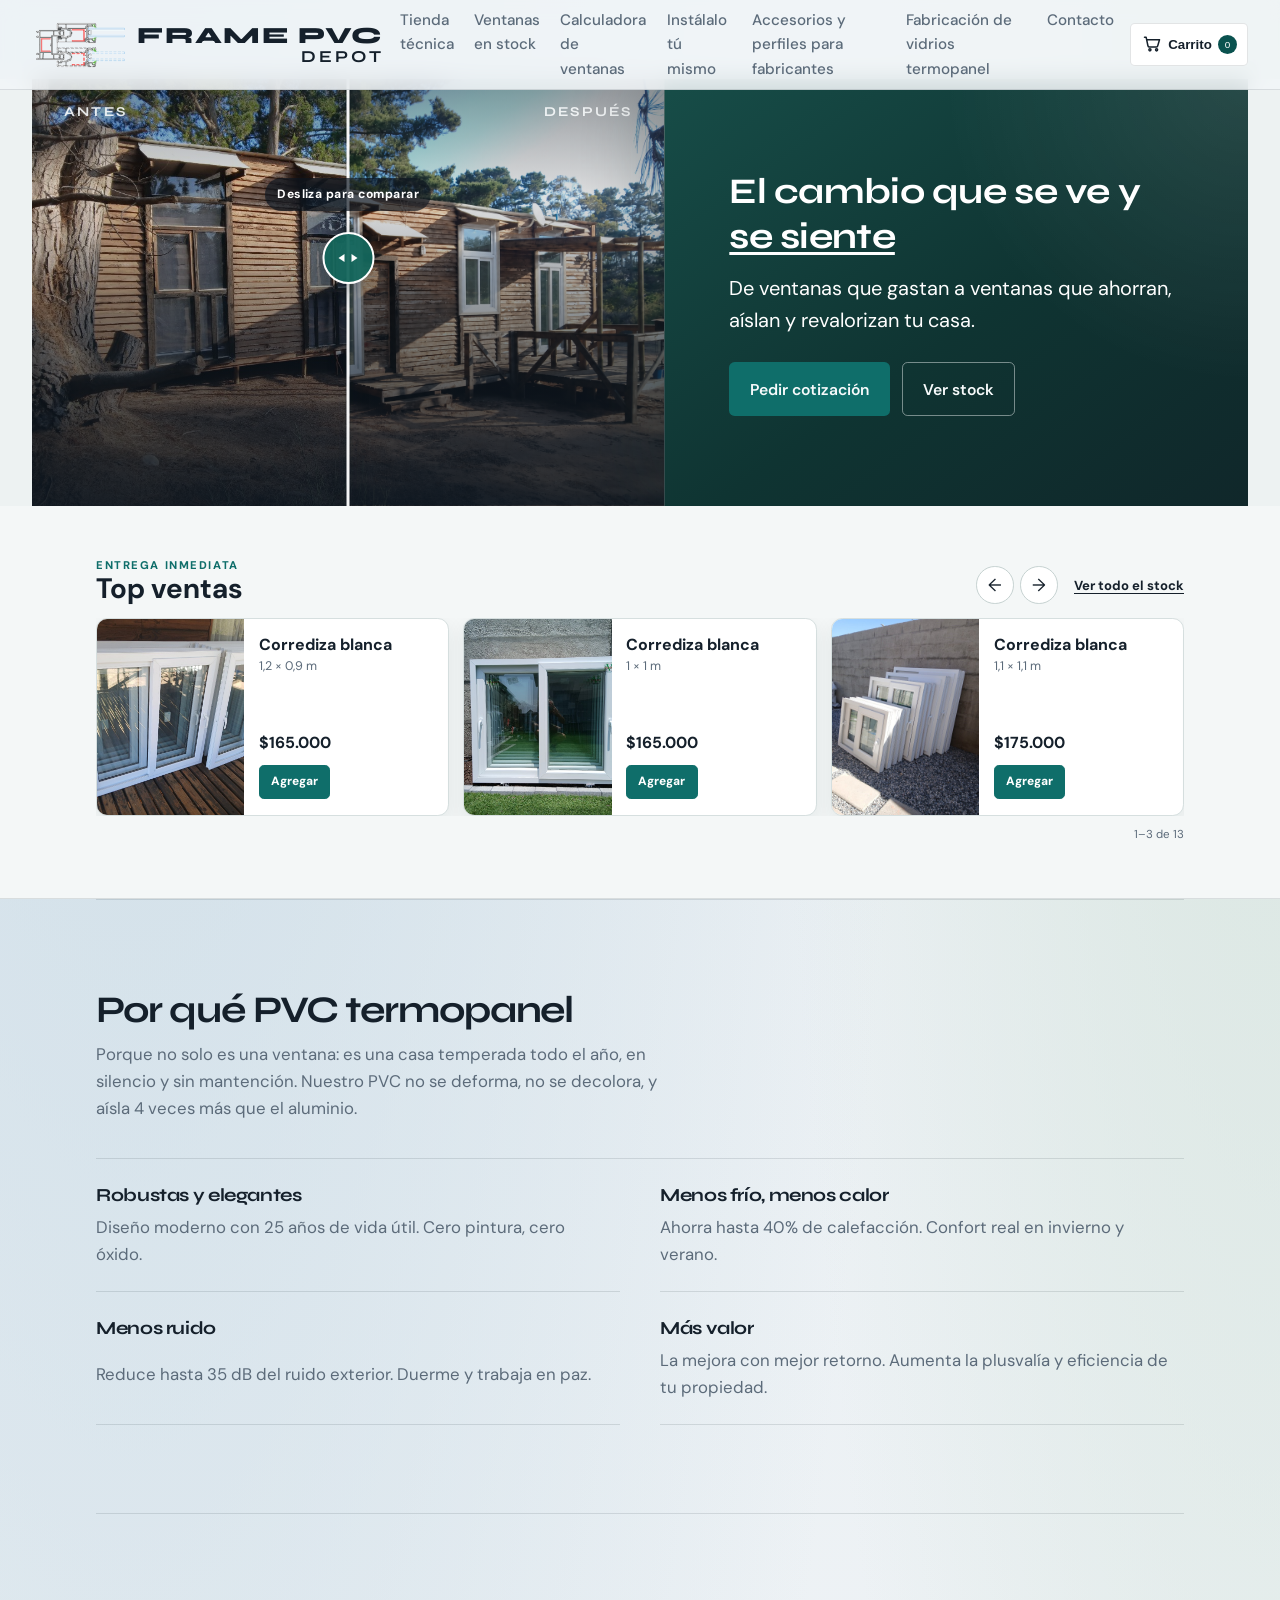
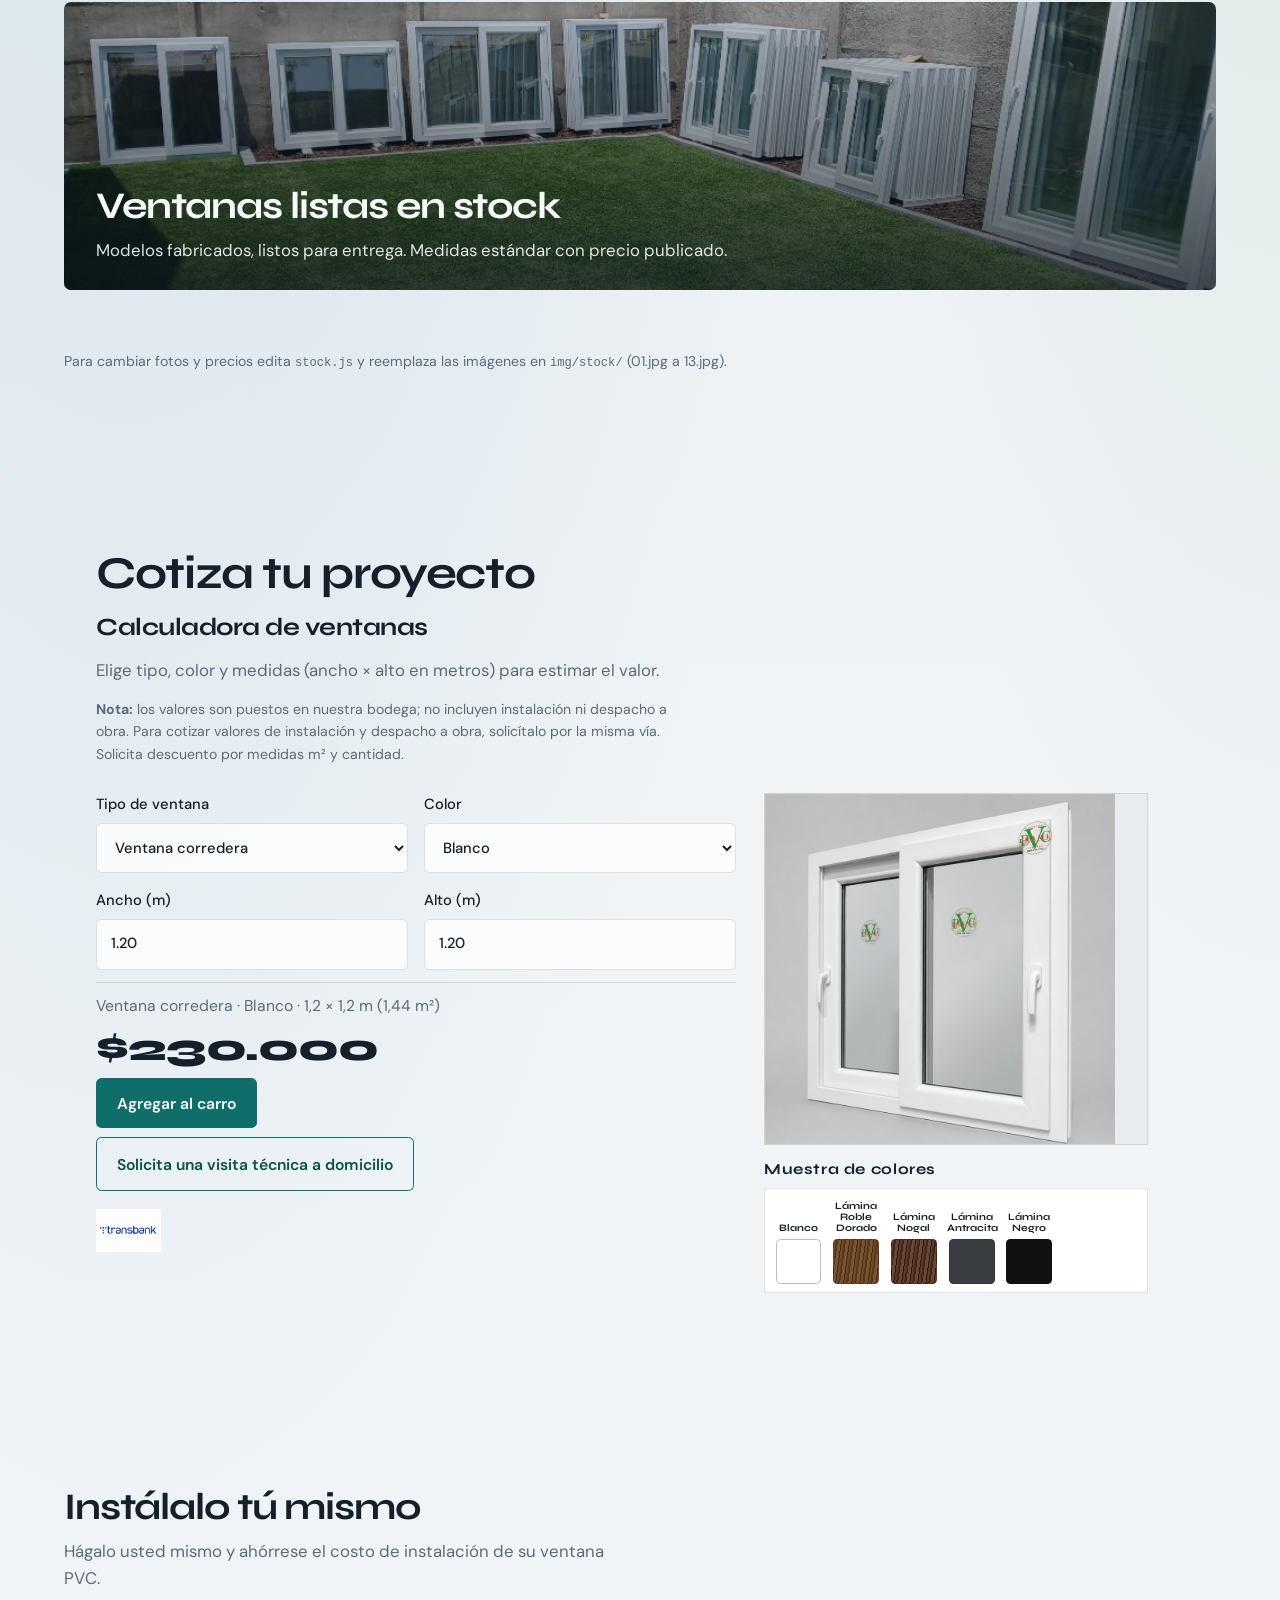
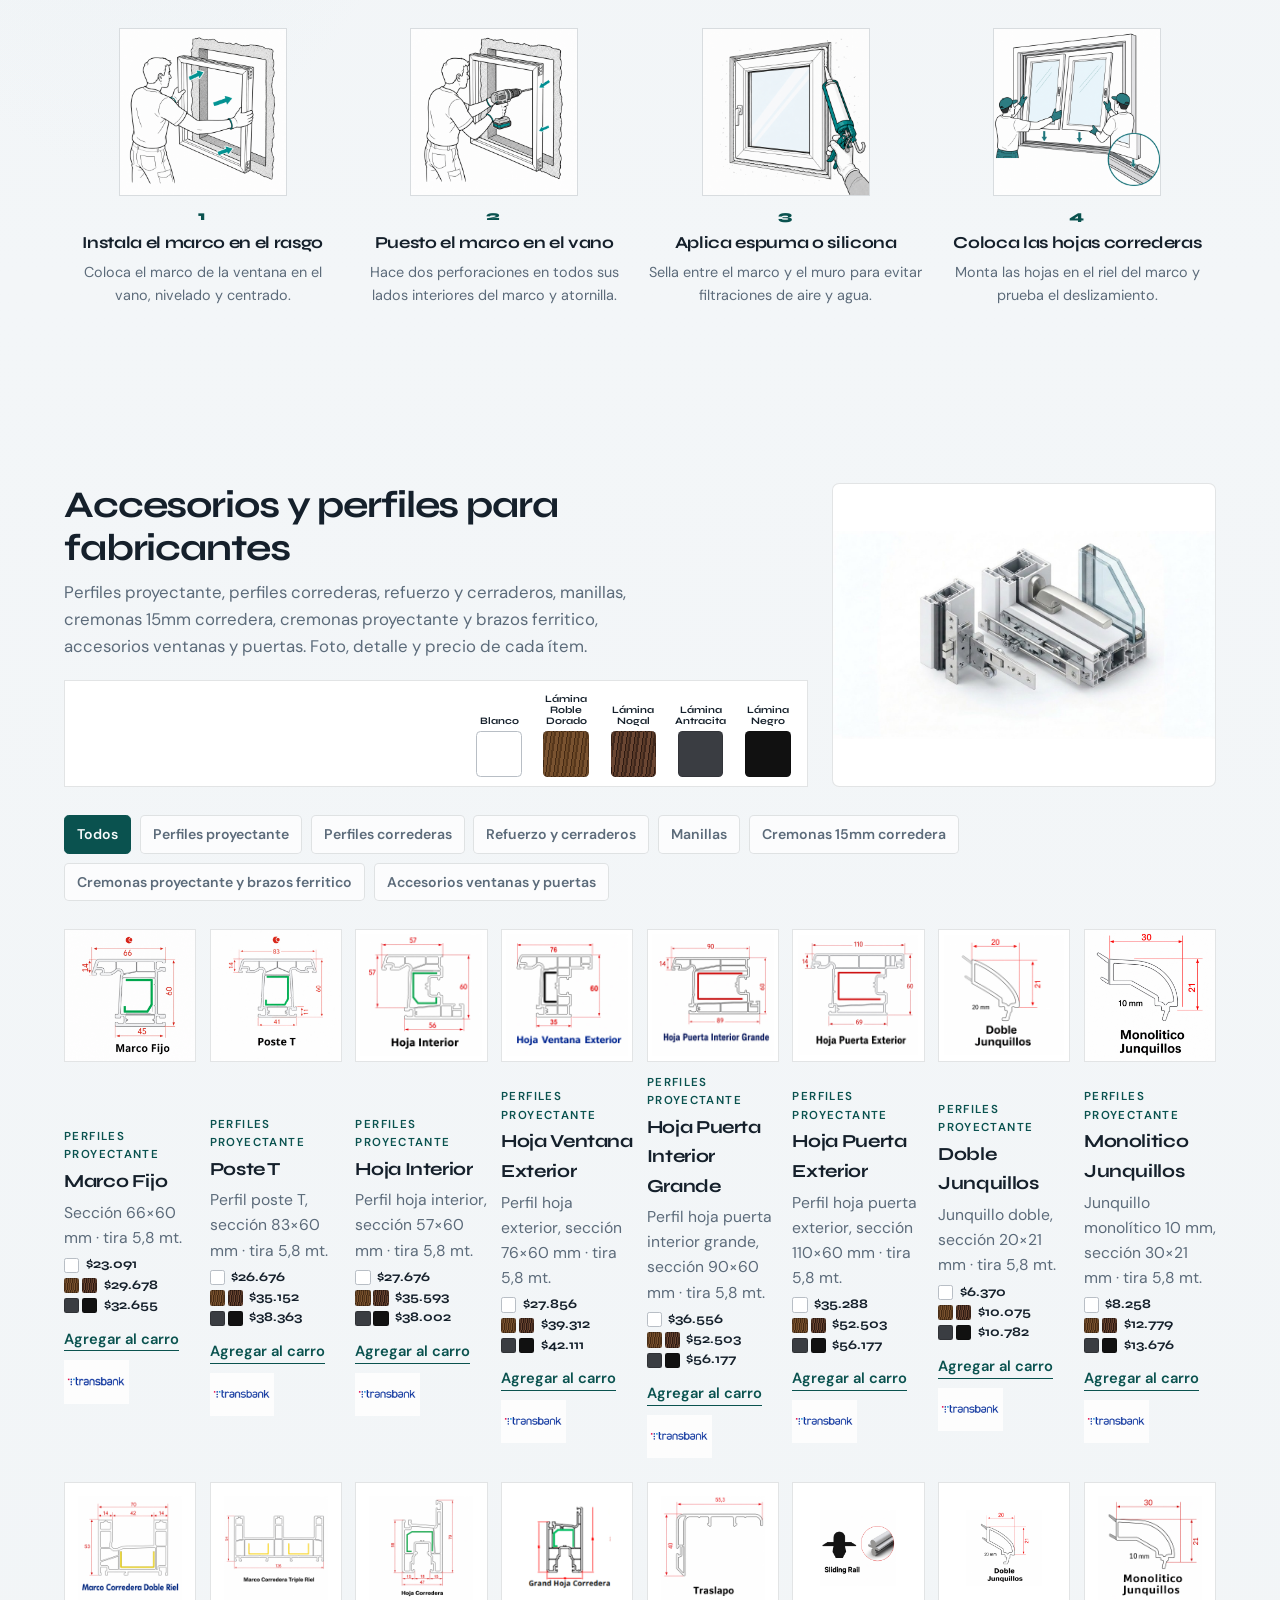
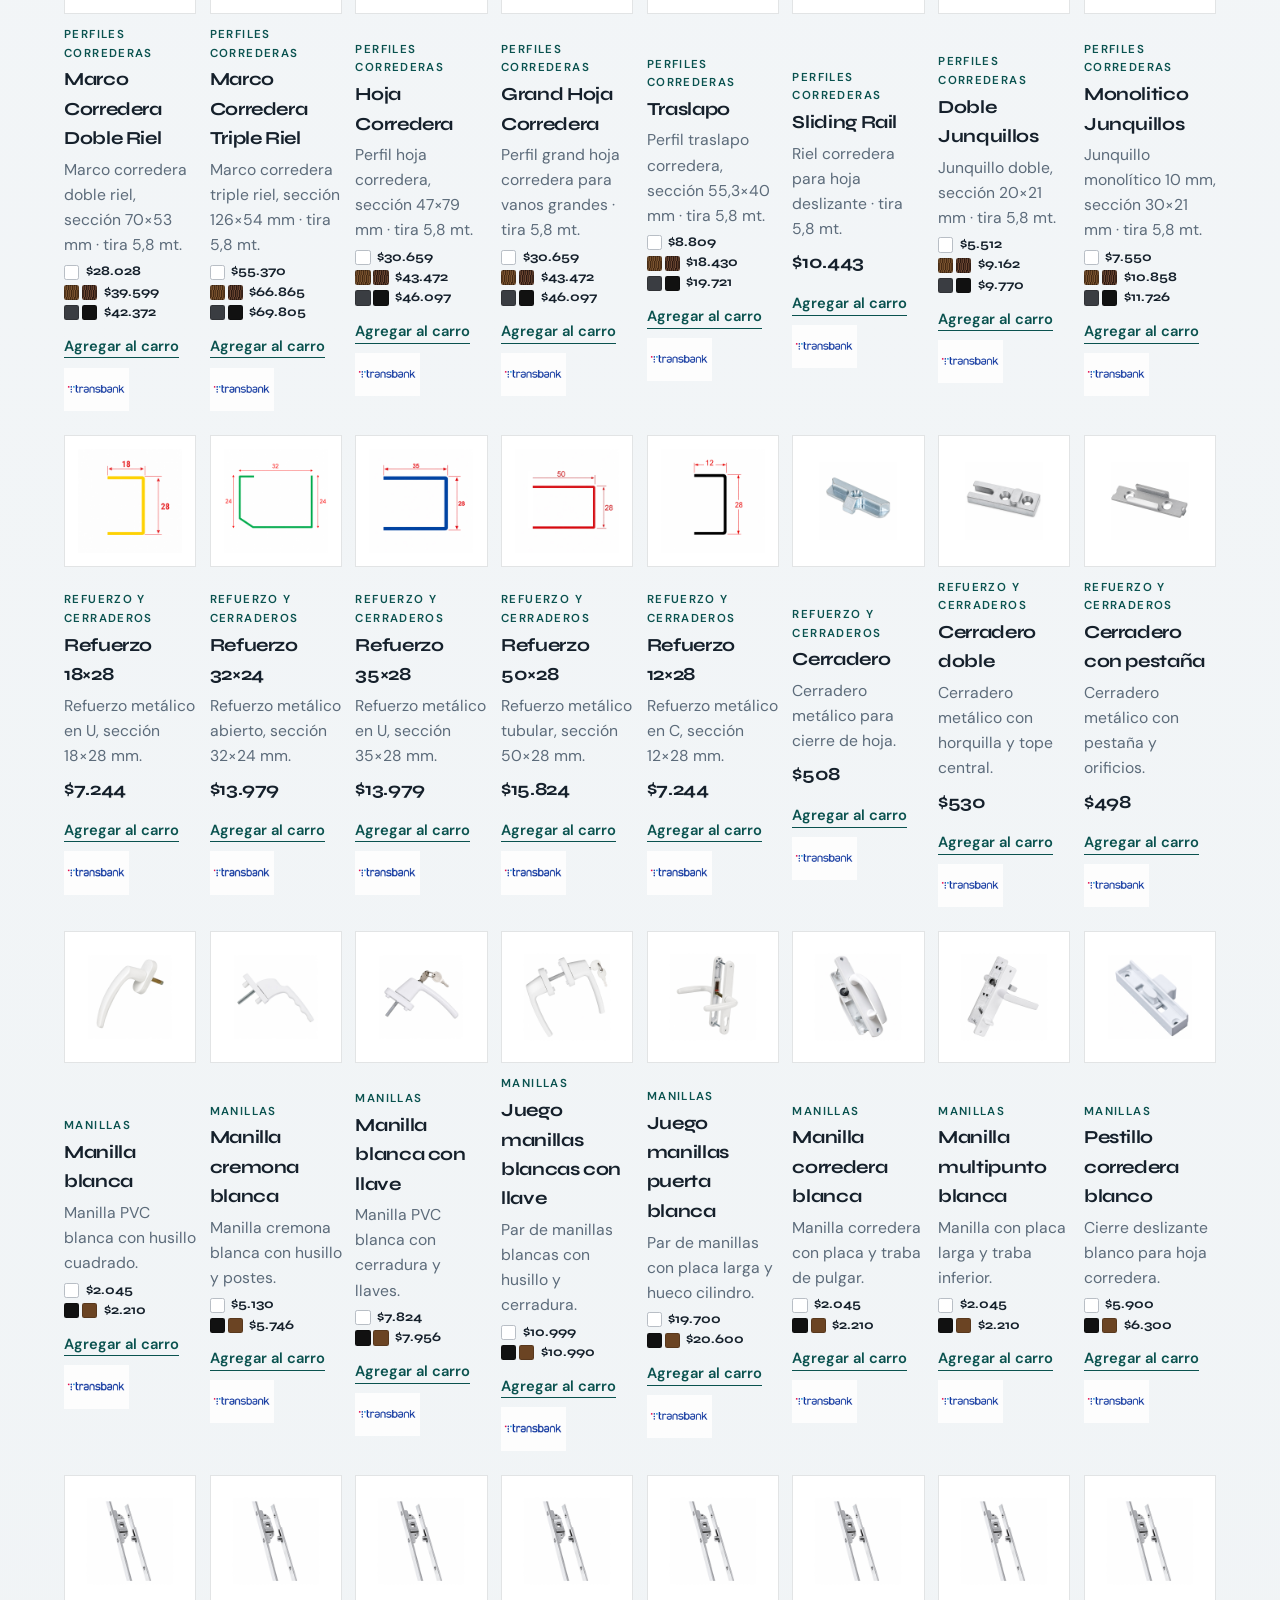
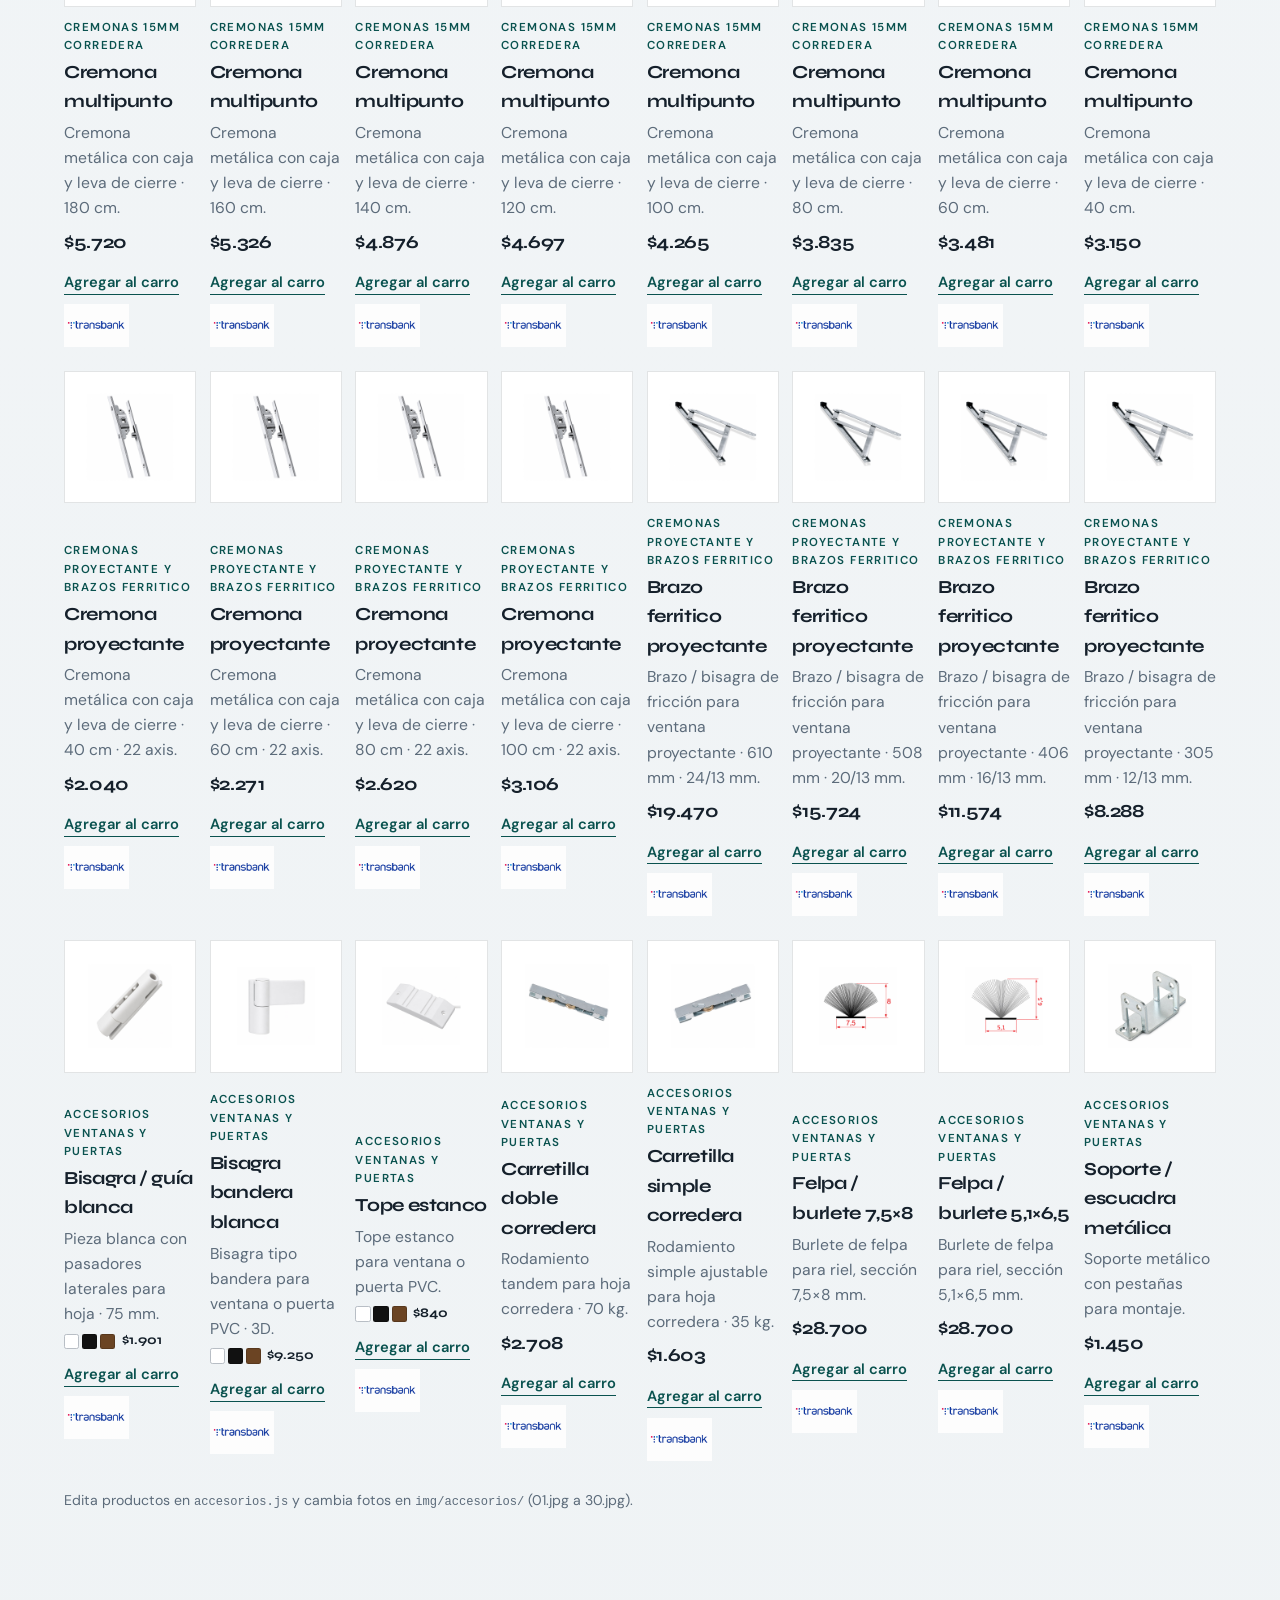
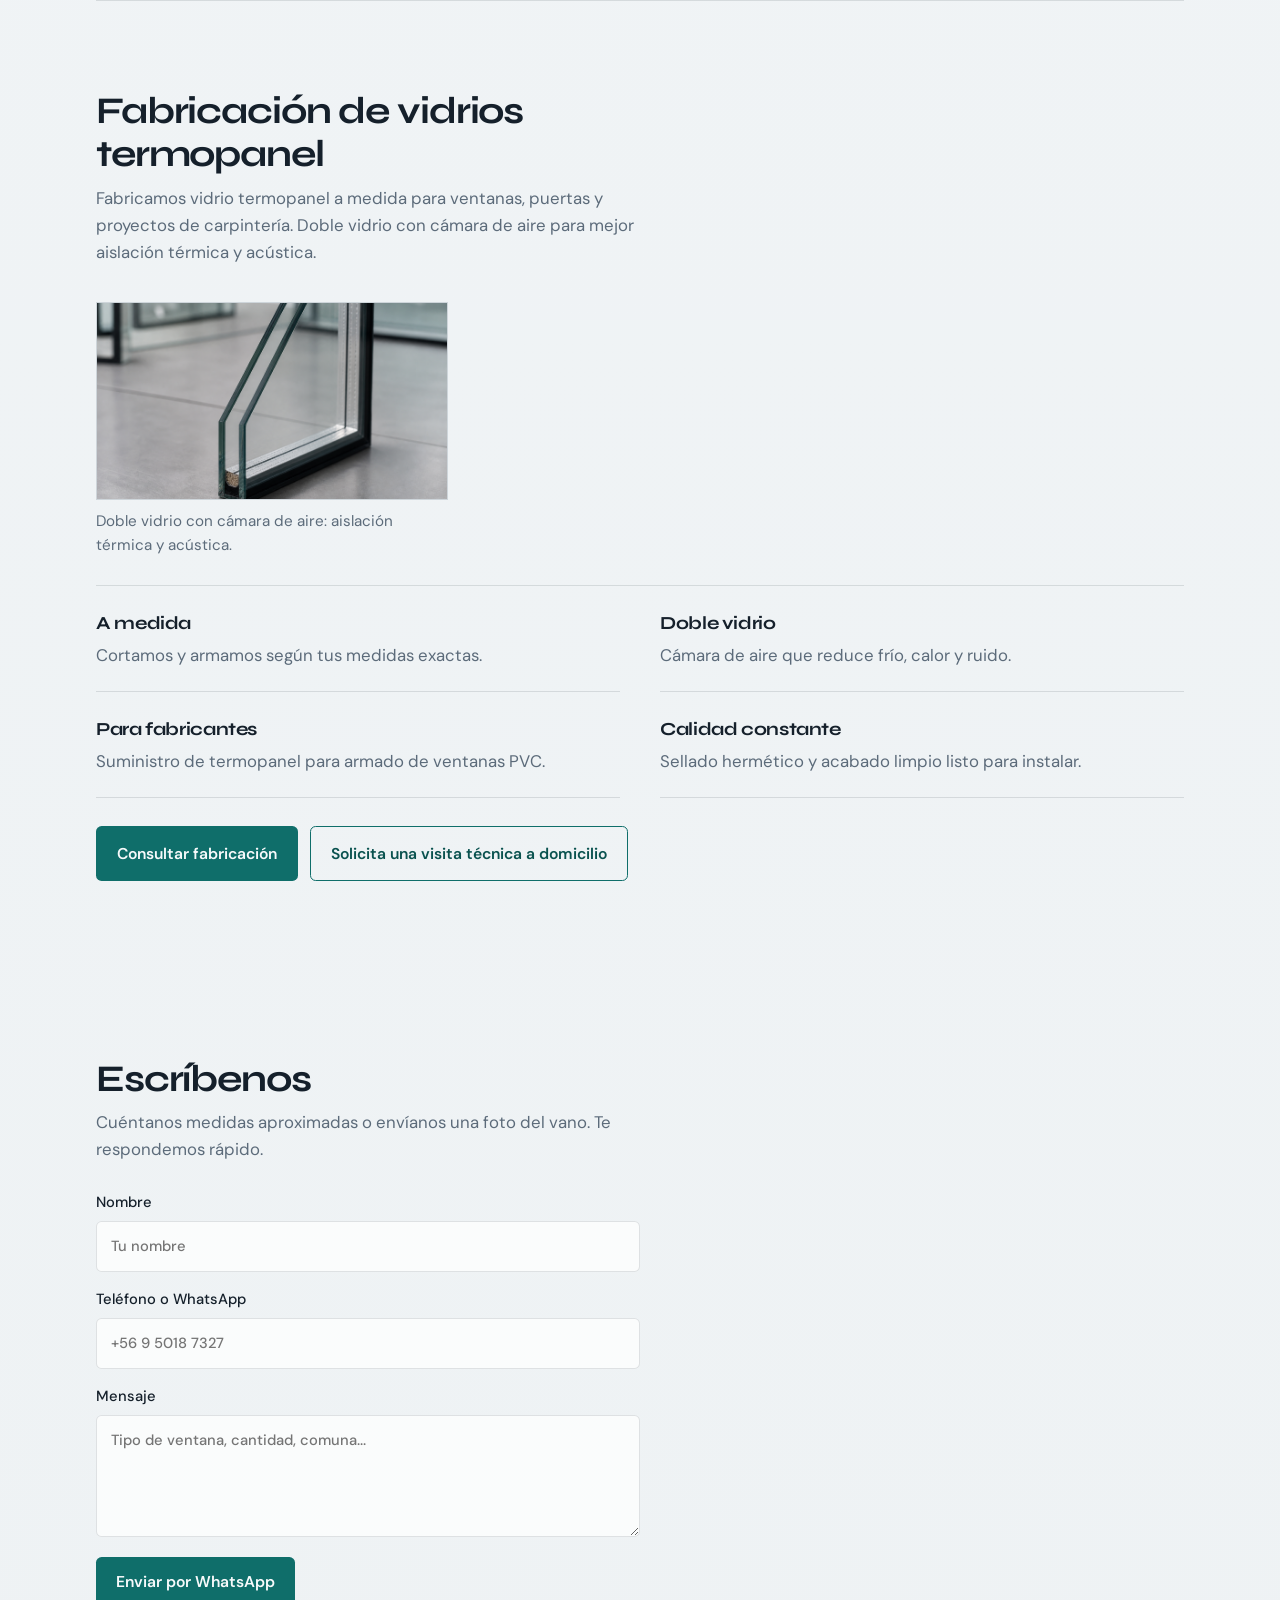
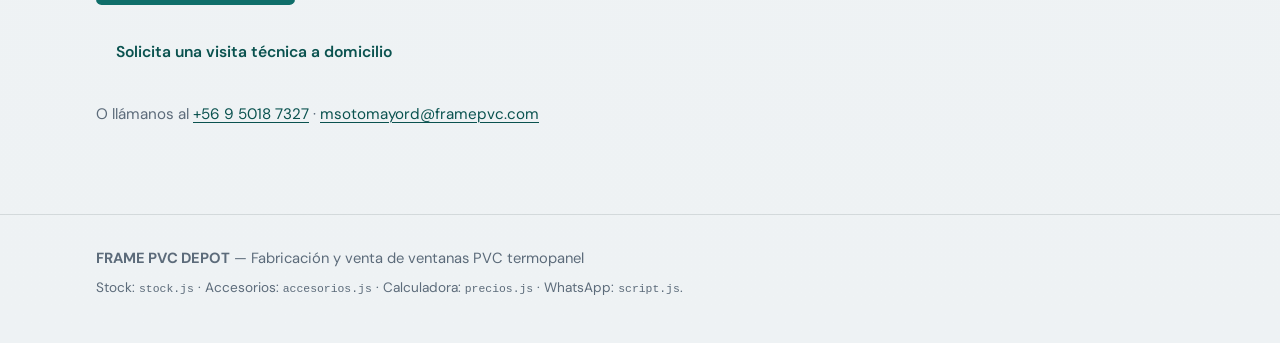
==== commit de3fc40e: "feat: add separate technical store view" ====
--- a/index.html
+++ b/index.html
@@ -21,6 +21,7 @@
     </a>
     <button class="menu-toggle" id="menu-toggle" type="button" aria-expanded="false" aria-controls="main-nav" aria-label="Abrir menú"><span></span><span></span><span></span></button>
     <nav class="nav" id="main-nav" aria-label="Principal">
+      <a href="tienda.html">Tienda técnica</a>
       <a href="#stock">Ventanas en stock</a>
       <a href="#calculadora">Calculadora de ventanas</a>
       <a href="#instalacion">Instálalo tú mismo</a>
@@ -122,49 +123,31 @@
       </ul>
     </section>
 
-    <section class="section marketplace" id="stock" aria-labelledby="marketplace-title">
-      <header class="marketplace-heading">
-        <div>
-          <p class="marketplace-kicker">Catálogo unificado</p>
-          <h2 id="marketplace-title">Encuentra lo que necesitas</h2>
-          <p>Ventanas, perfiles y componentes en un mismo buscador. Filtra sin recorrer toda la página.</p>
-        </div>
-        <form class="marketplace-search" id="marketplace-search" role="search">
-          <label for="marketplace-query">Buscar productos</label>
-          <div><input id="marketplace-query" type="search" autocomplete="off" placeholder="Ej. ventana 120 × 90, manilla negra…"><button type="submit">Buscar</button></div>
-          <div class="marketplace-suggestions" id="marketplace-suggestions" hidden></div>
-        </form>
-      </header>
-      <nav class="marketplace-categories" aria-label="Categorías del catálogo">
-        <button class="is-active" type="button" data-market-category="todos">Todos</button>
-        <button type="button" data-market-category="ventanas">Ventanas</button>
-        <button type="button" data-market-category="perfiles">Perfiles</button>
-        <button type="button" data-market-category="manillas">Manillas</button>
-        <button type="button" data-market-category="cremonas">Cremonas</button>
-        <button type="button" data-market-category="refuerzos">Refuerzos</button>
-        <button type="button" data-market-category="accesorios">Accesorios</button>
-      </nav>
-      <div class="marketplace-toolbar">
-        <button class="marketplace-filter-toggle" id="marketplace-filter-toggle" type="button" aria-expanded="false" aria-controls="marketplace-filters">Filtros <span id="marketplace-filter-count">0</span></button>
-        <p id="marketplace-results" aria-live="polite"></p>
-        <label>Ordenar por <select id="marketplace-sort"><option value="relevance">Relevancia</option><option value="price-asc">Menor precio</option><option value="price-desc">Mayor precio</option><option value="name">Nombre</option><option value="measure">Medida</option></select></label>
-      </div>
-      <div class="marketplace-layout">
-        <aside class="marketplace-filters" id="marketplace-filters">
-          <fieldset><legend>Tipo de ventana</legend><div id="marketplace-types"></div></fieldset>
-          <fieldset><legend>Color</legend><div id="marketplace-colors"></div></fieldset>
-          <fieldset><legend>Disponibilidad</legend><div id="marketplace-availability"></div></fieldset>
-          <fieldset><legend>Precio máximo</legend><output id="marketplace-price-output">$400.000</output><input id="marketplace-price" type="range" min="10000" max="400000" step="10000" value="400000"></fieldset>
-          <fieldset><legend>Medida mínima</legend><div class="marketplace-measures"><label>Ancho cm<input id="marketplace-width" type="number" min="0" placeholder="100"></label><label>Alto cm<input id="marketplace-height" type="number" min="0" placeholder="90"></label></div></fieldset>
-          <button class="marketplace-clear" id="marketplace-clear" type="button">Limpiar filtros</button>
-        </aside>
-        <div>
-          <div class="marketplace-active" id="marketplace-active"></div>
-          <div class="marketplace-grid" id="stock-gallery"></div>
-          <div class="marketplace-empty" id="marketplace-empty" hidden><h3>No encontramos coincidencias</h3><p>Prueba otra búsqueda o elimina algunos filtros.</p><button type="button" data-market-clear>Ver todos</button></div>
-          <button class="marketplace-more" id="marketplace-more" type="button">Mostrar más productos</button>
-        </div>
-      </div>
+    <section class="section section-stock" id="stock">
+      <div class="stock-hero">
+        <div class="stock-backdrop" aria-hidden="true">
+          <img src="img/stock-titulo.jpg" alt="" />
+        </div>
+        <div class="section-intro stock-hero-text">
+          <h2>Ventanas listas en stock</h2>
+          <p>Modelos fabricados, listos para entrega. Medidas estándar con precio publicado.</p>
+        </div>
+      </div>
+      <aside class="shop-cart" id="cart-stock" aria-label="Carro de compra de ventanas">
+        <div class="shop-cart-head">
+          <h3>Carro de ventanas</h3>
+          <p class="shop-cart-count" data-cart-count>0 ítems</p>
+        </div>
+        <ul class="shop-cart-list" data-cart-list></ul>
+        <div class="shop-cart-foot">
+          <p class="shop-cart-total">Total: <strong data-cart-total>$0</strong></p>
+          <a class="btn btn-primary shop-cart-wa" data-cart-wa href="#" target="_blank" rel="noopener noreferrer">Pedir por WhatsApp</a>
+        </div>
+      </aside>
+      <div class="stock-gallery" id="stock-gallery"></div>
+      <p class="stock-note">
+        Para cambiar fotos y precios edita <code>stock.js</code> y reemplaza las imágenes en <code>img/stock/</code> (01.jpg a 13.jpg).
+      </p>
     </section>
 
     <section class="section section-calc" id="calculadora">
@@ -493,7 +476,7 @@
 
   <nav class="mobile-quick-nav" aria-label="Accesos rápidos">
     <a href="#inicio"><span aria-hidden="true">⌂</span>Inicio</a>
-    <a href="#stock"><span aria-hidden="true">▦</span>Productos</a>
+    <a href="tienda.html"><span aria-hidden="true">▦</span>Tienda</a>
     <a href="#calculadora"><span aria-hidden="true">◇</span>Calcular</a>
     <a href="#contacto"><span aria-hidden="true">○</span>Contacto</a>
     <button type="button" data-open-unified-cart><svg class="cart-icon" viewBox="0 0 24 24" aria-hidden="true"><path d="M3 4h2l2.1 10.1a2 2 0 0 0 2 1.6h7.8a2 2 0 0 0 1.9-1.4L21 7H6"/><circle cx="9.5" cy="19" r="1.25"/><circle cx="17.5" cy="19" r="1.25"/></svg>Carrito<small data-unified-count>0</small></button>
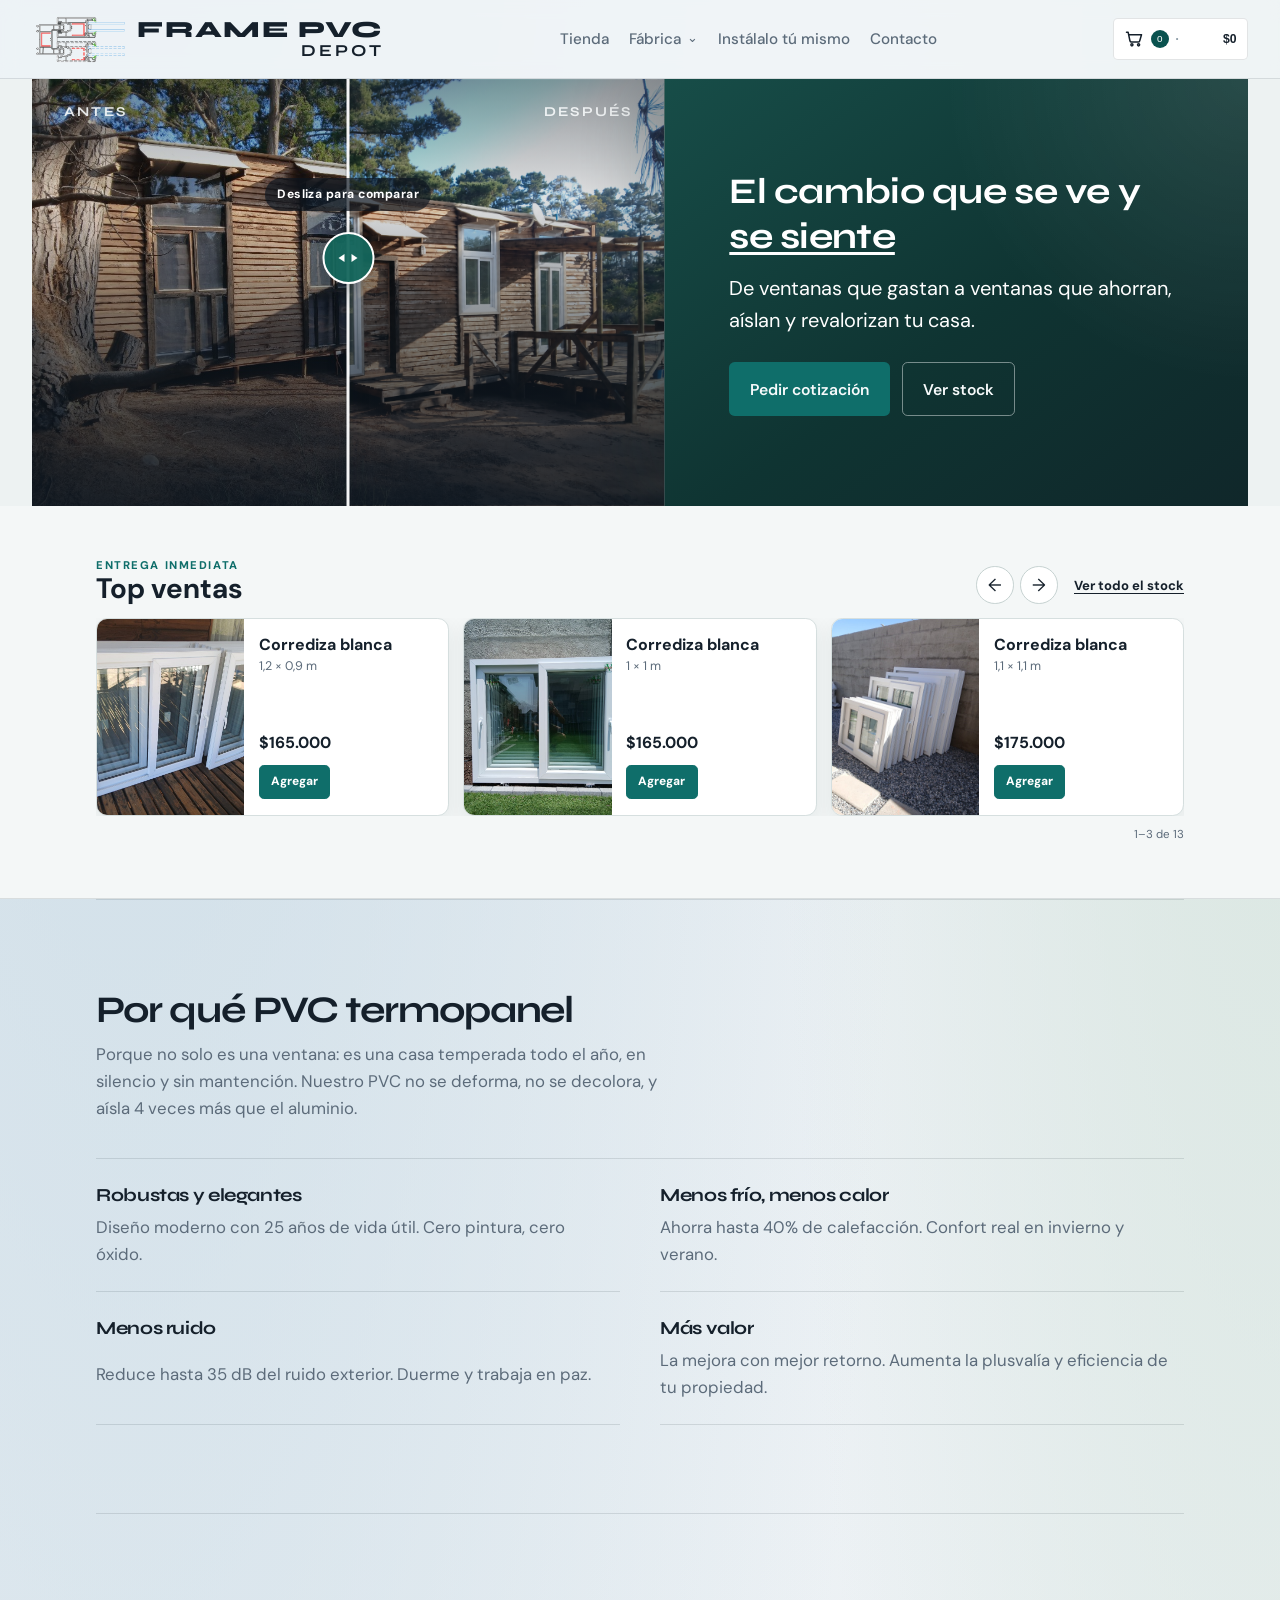
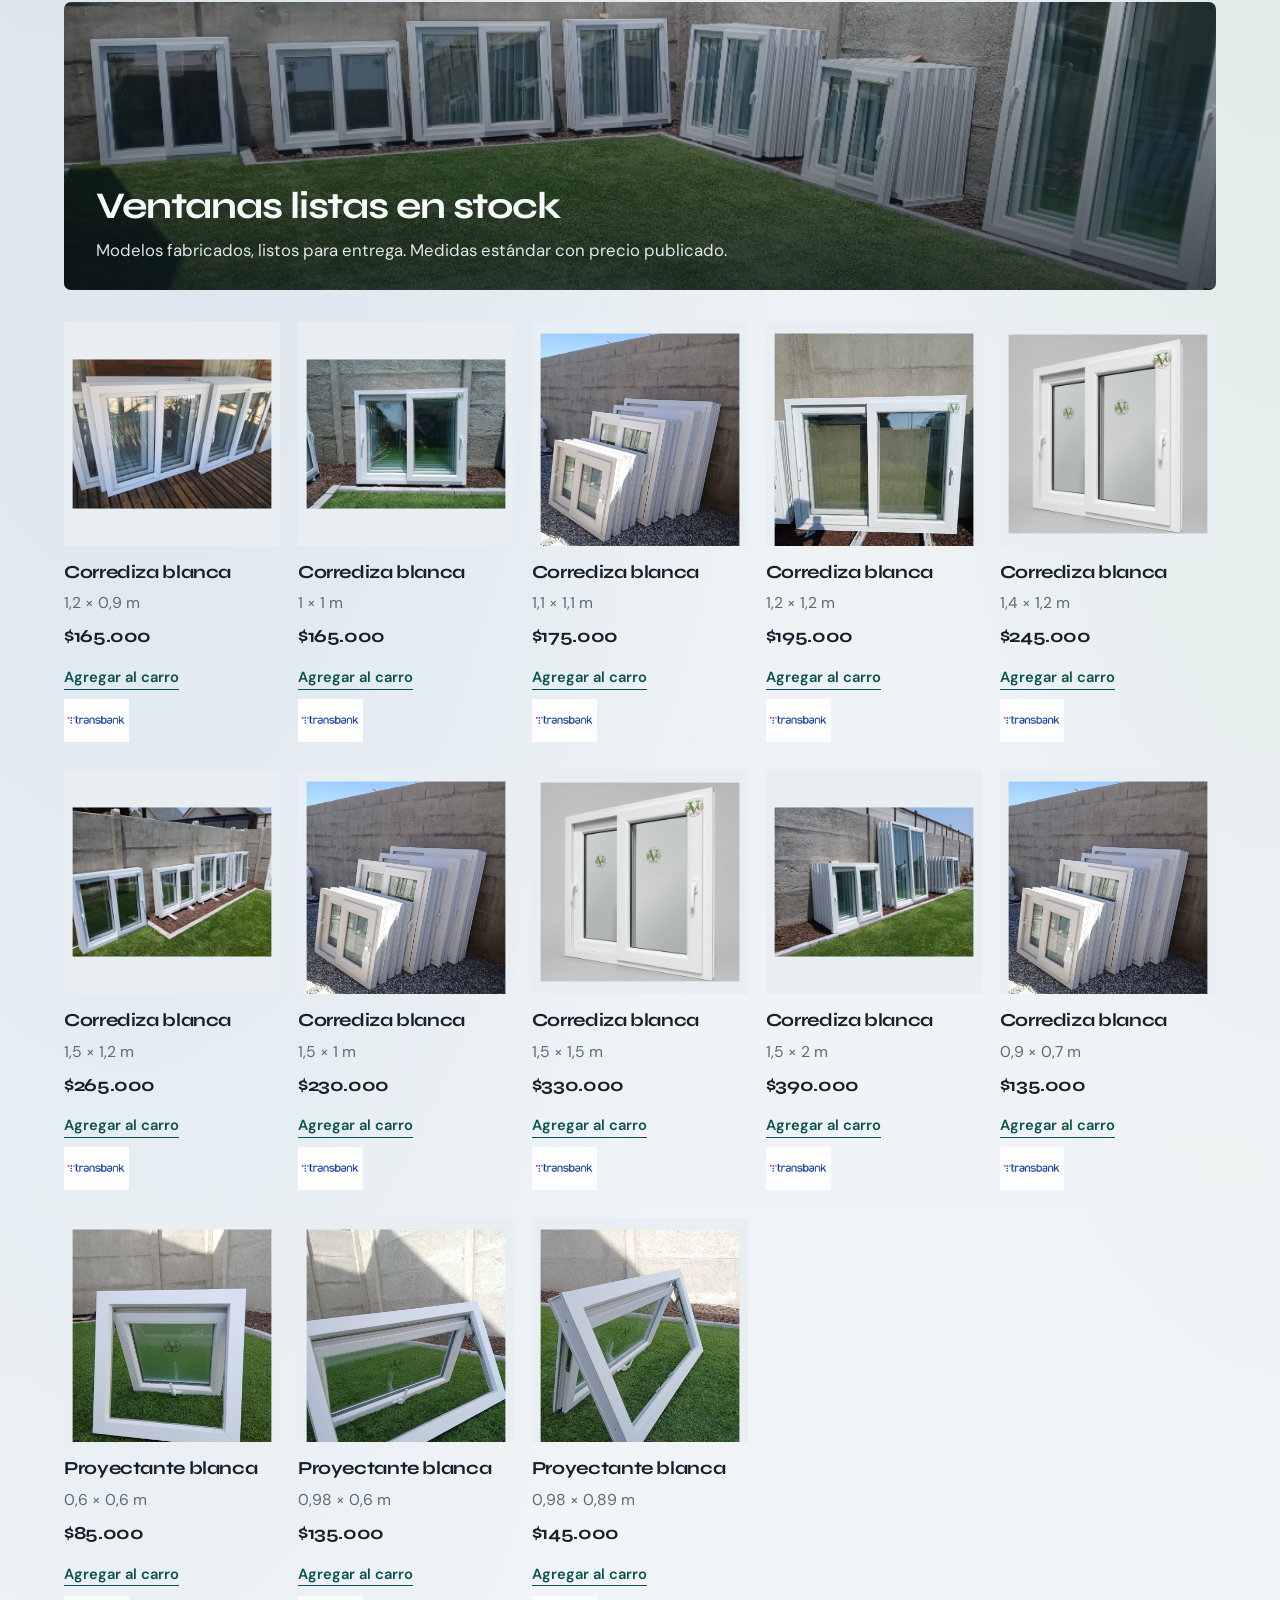
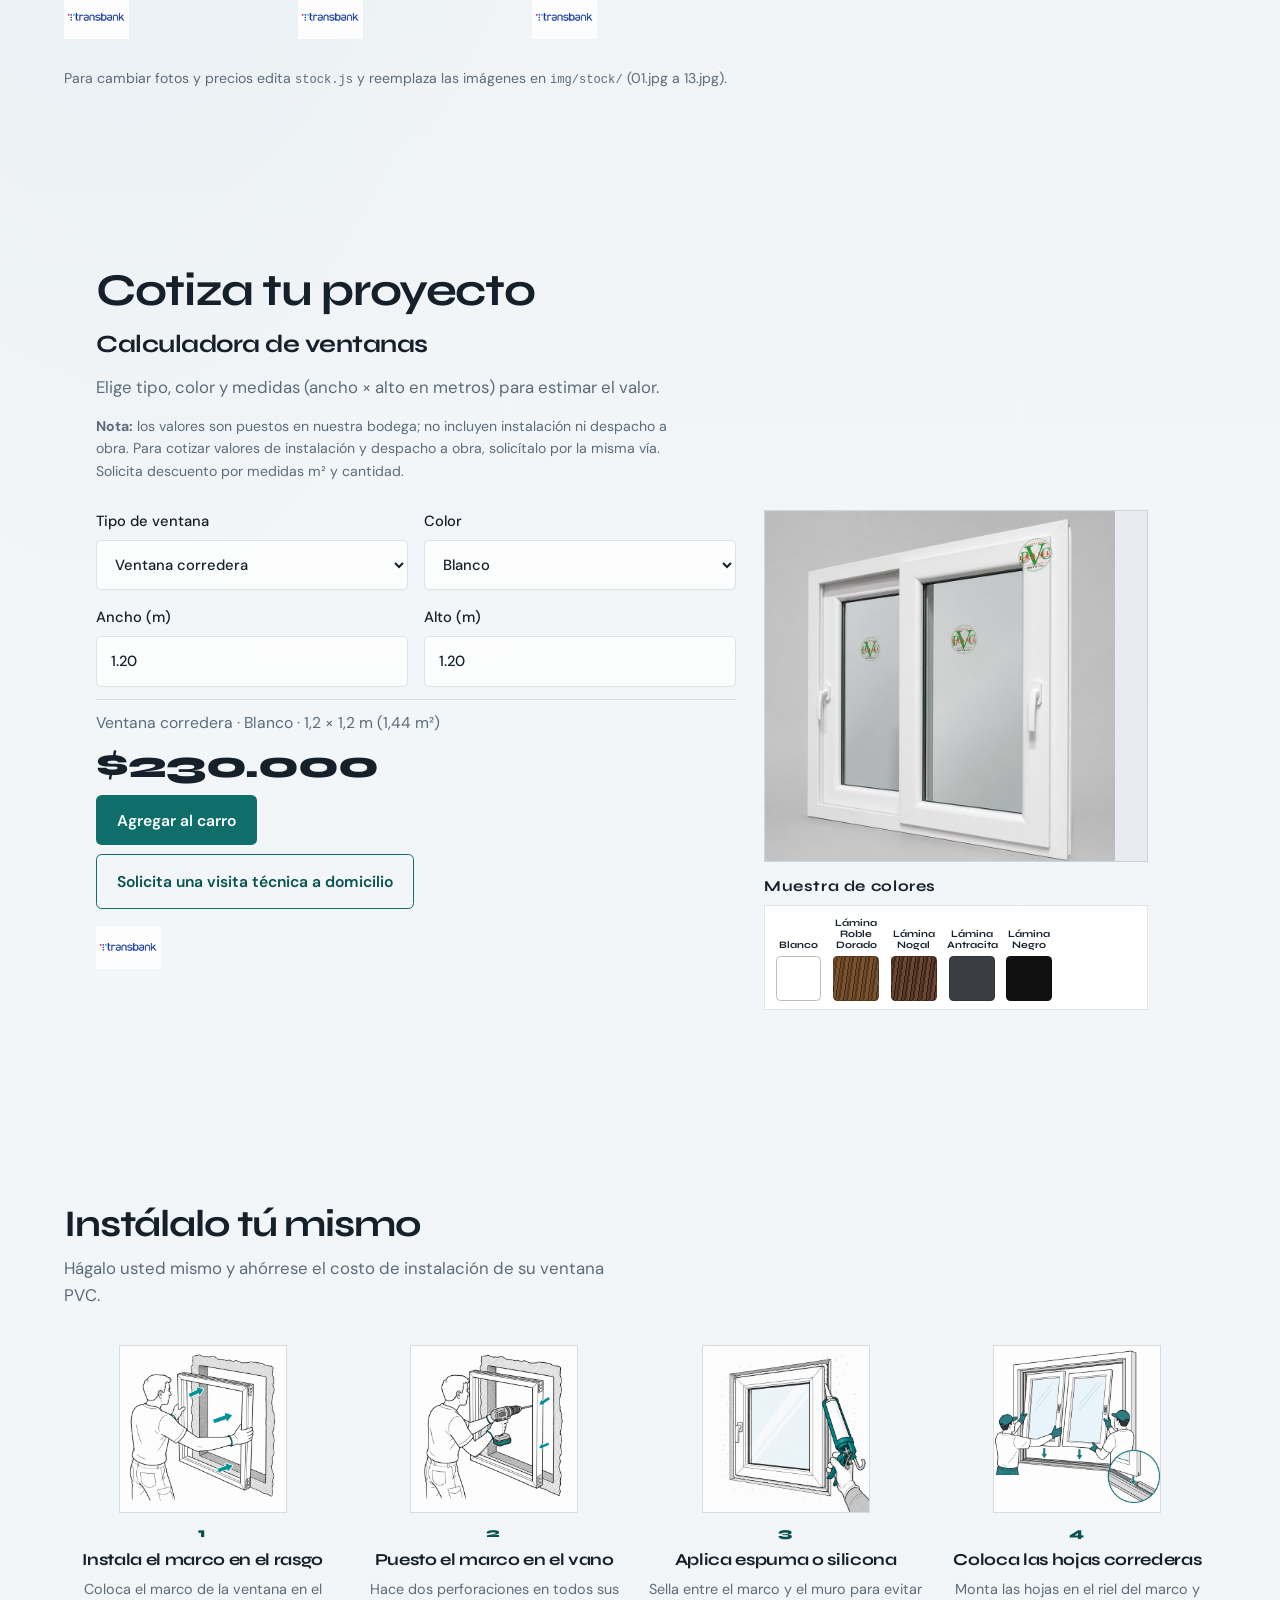
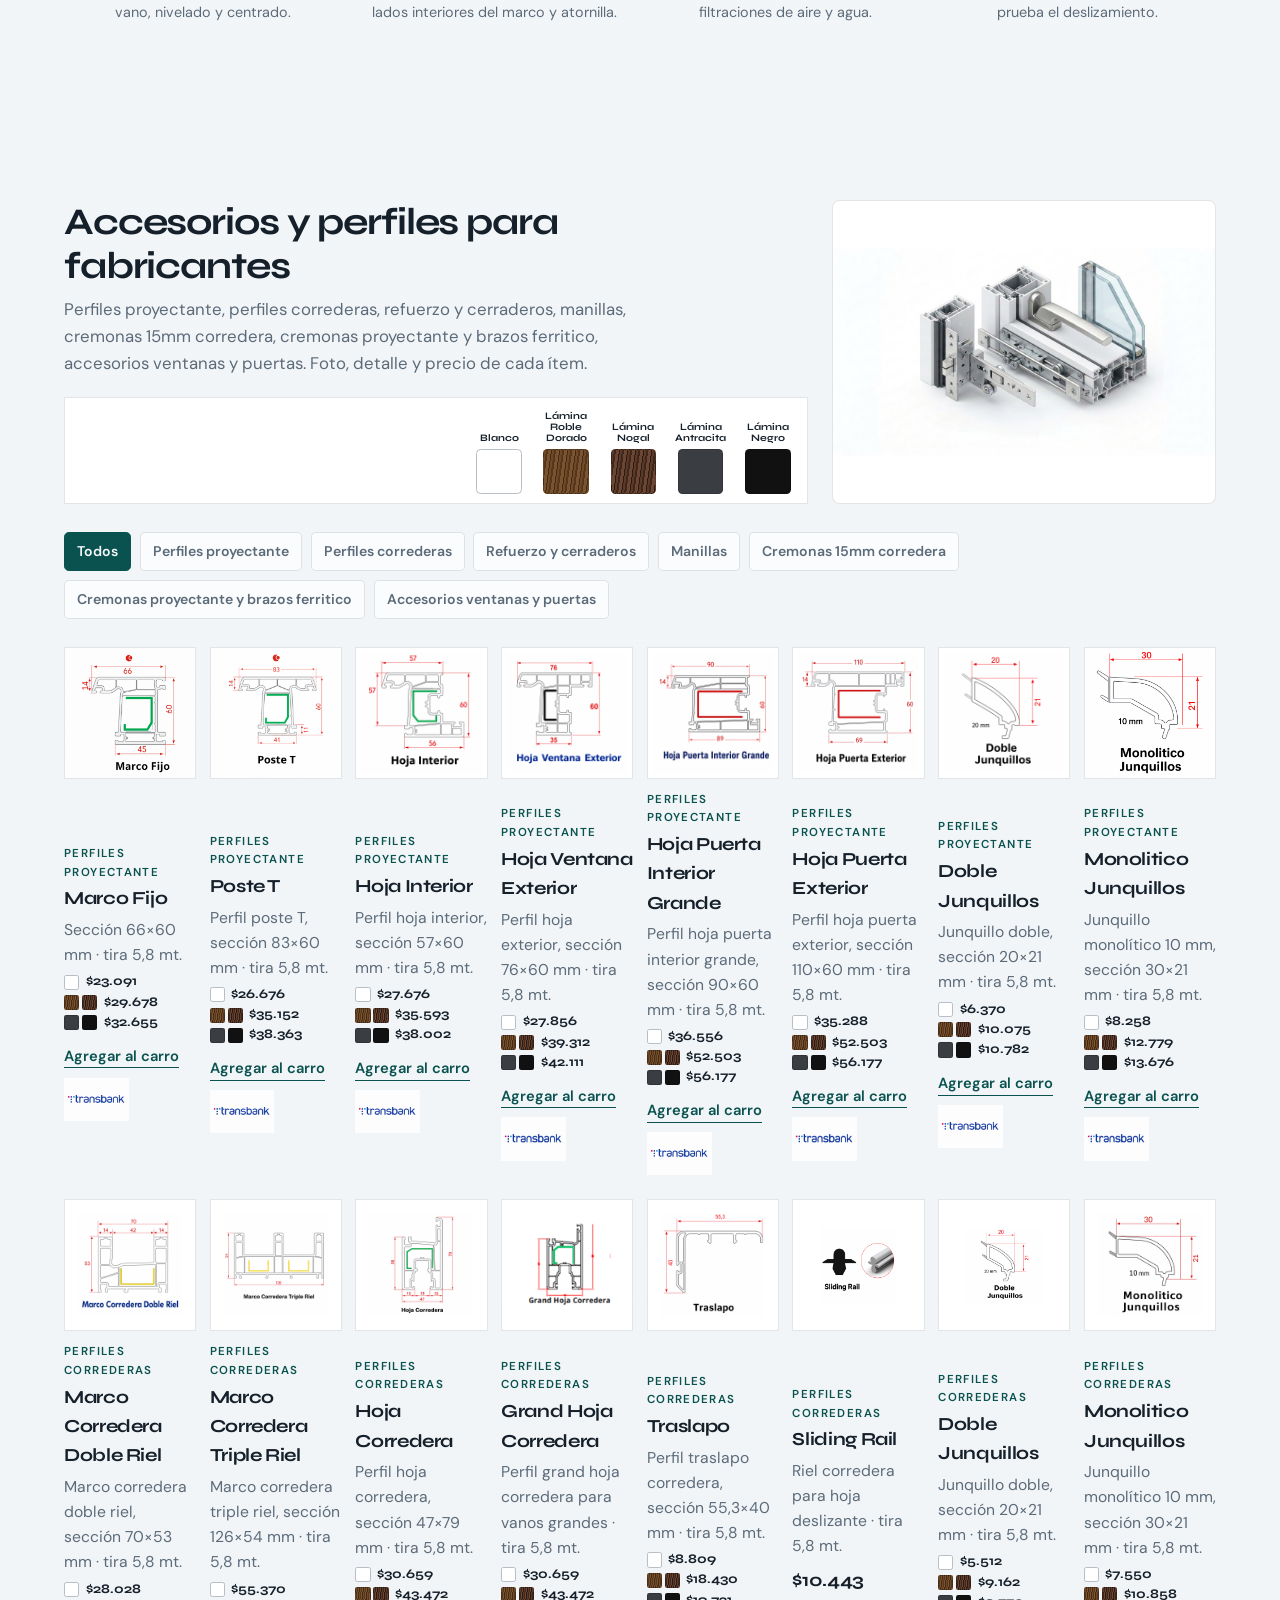
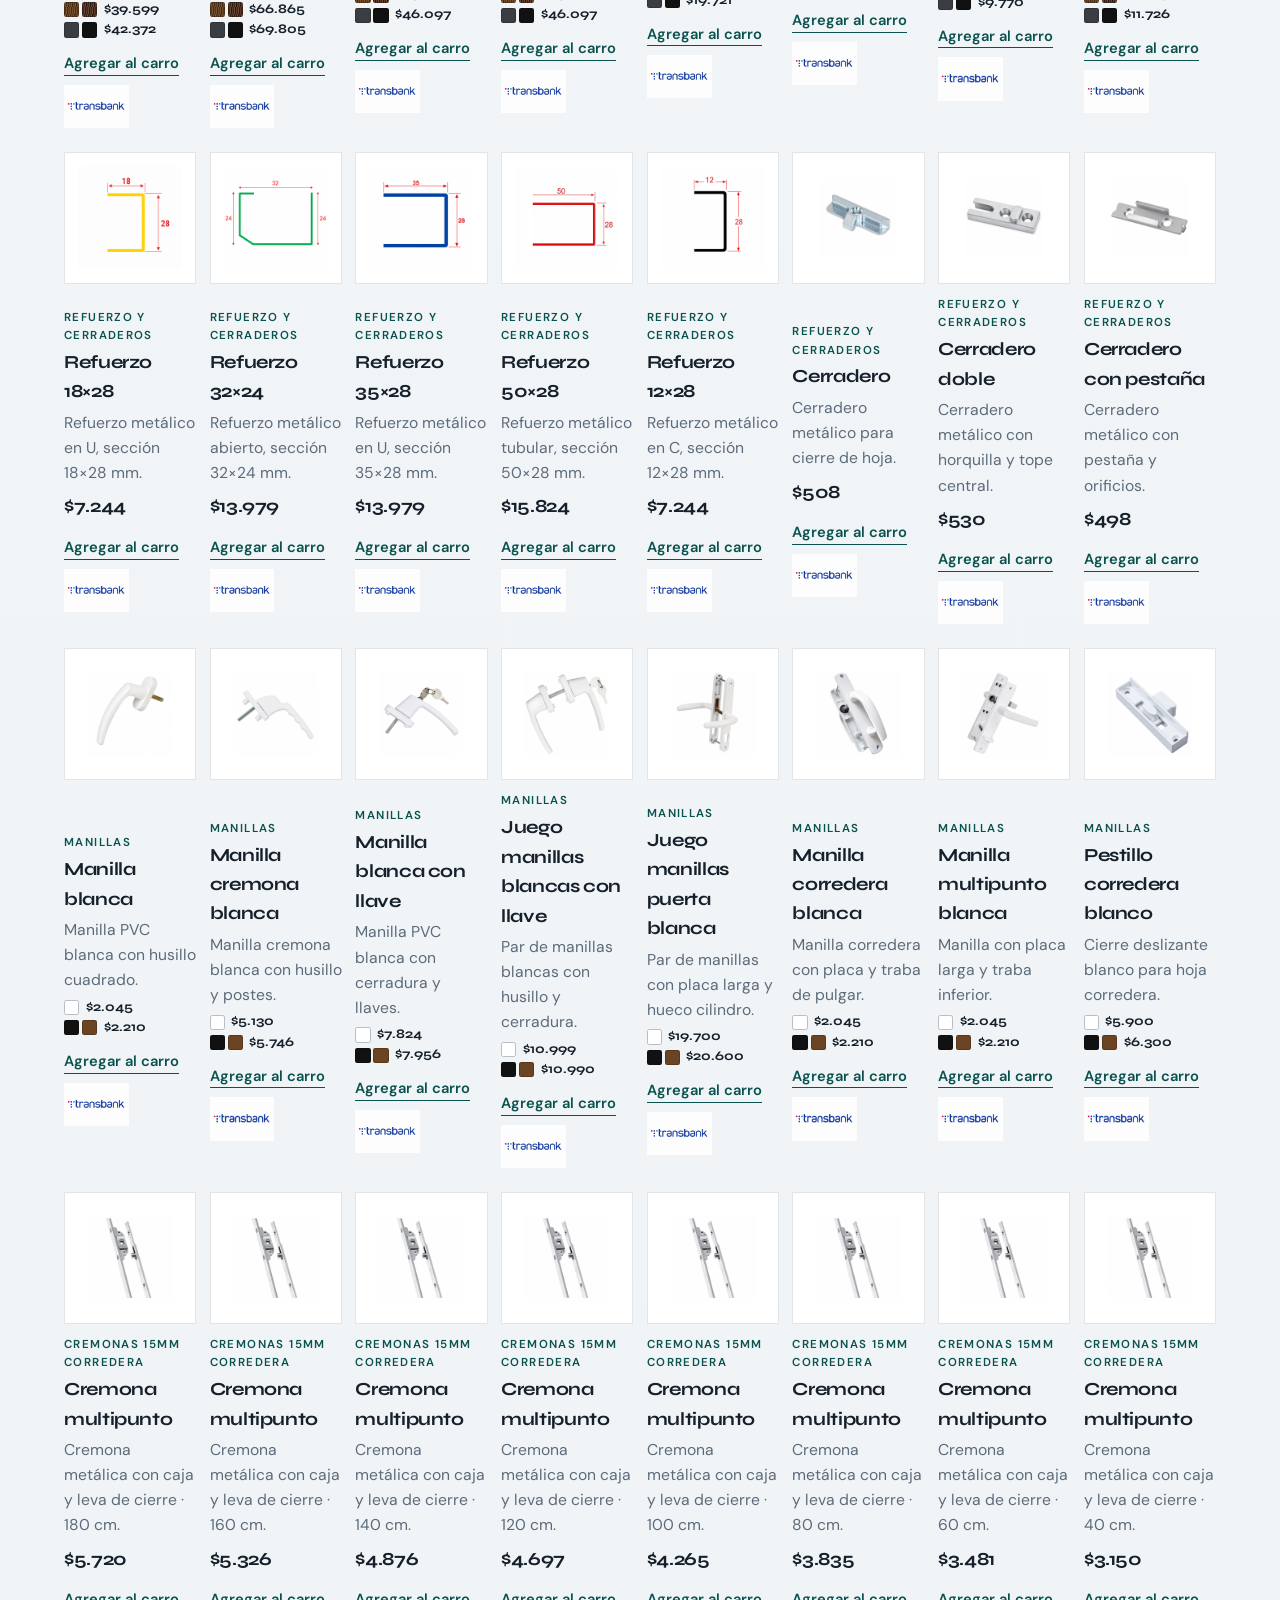
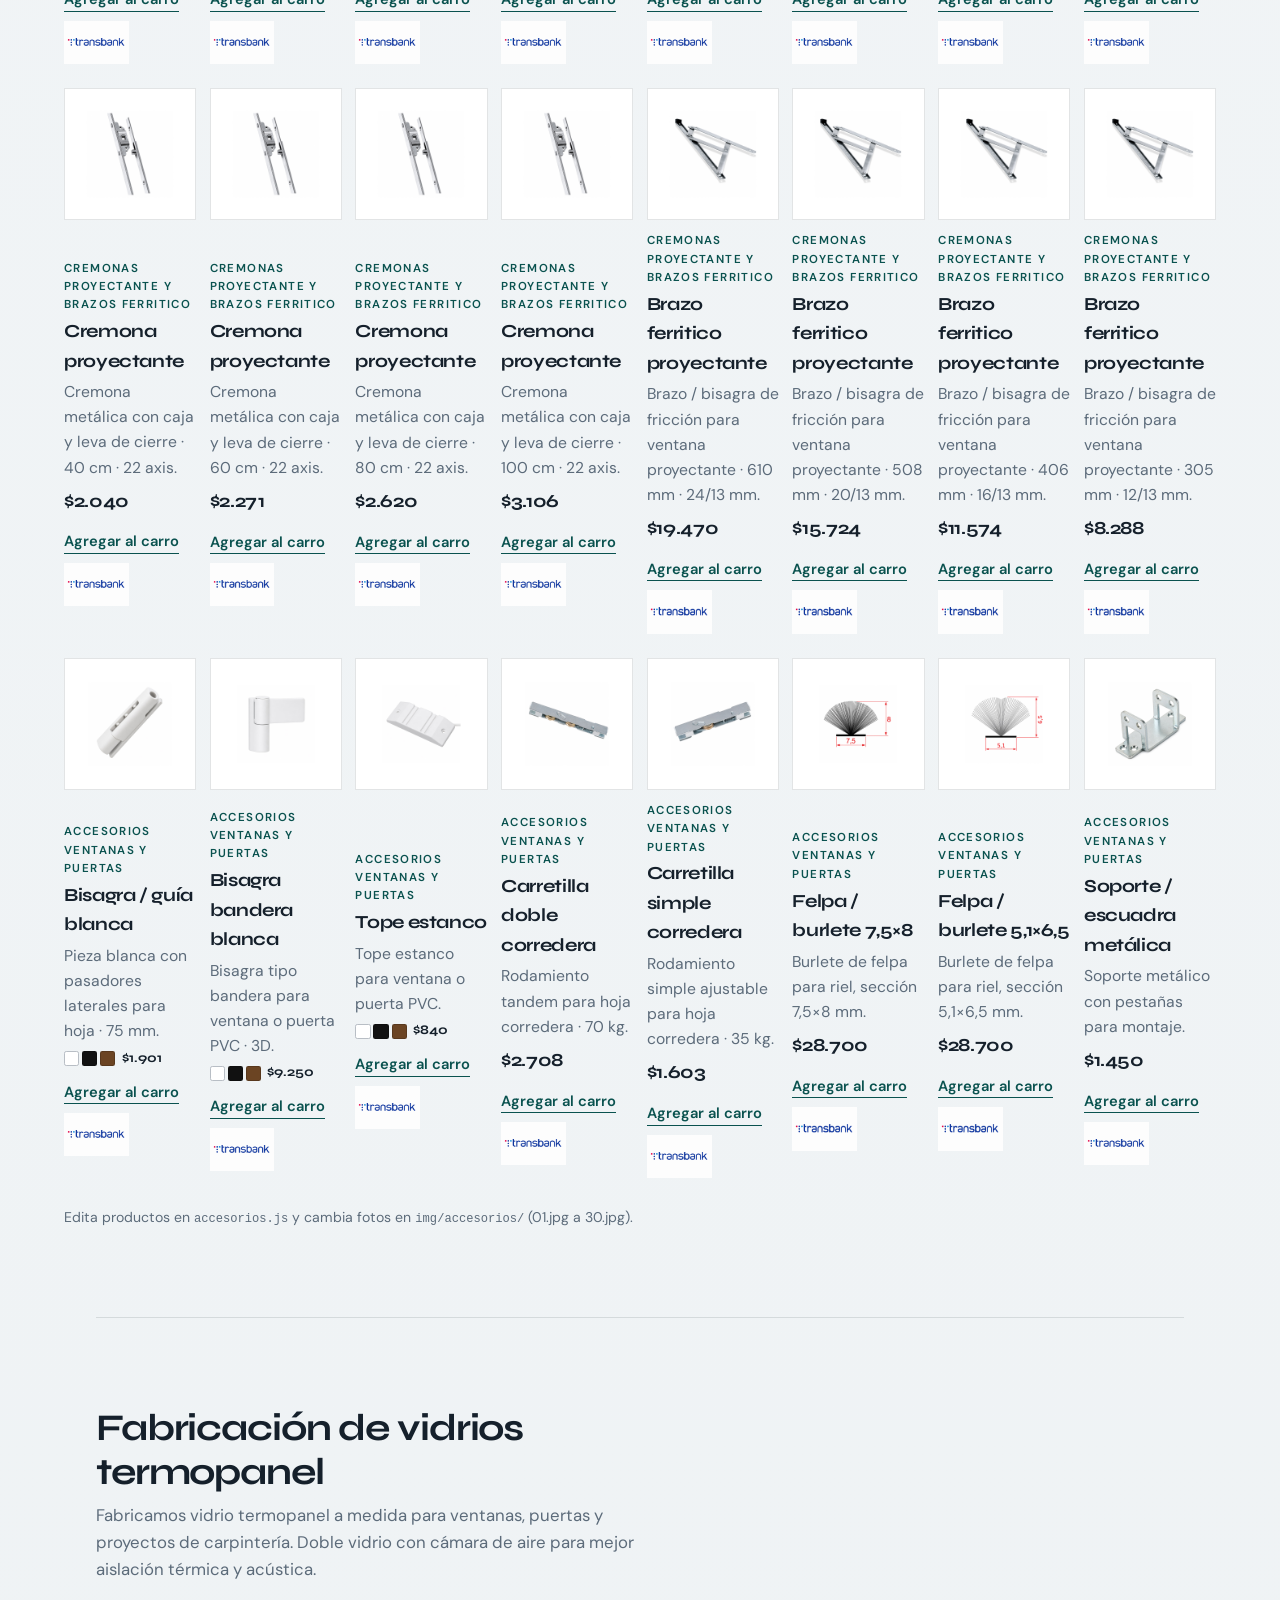
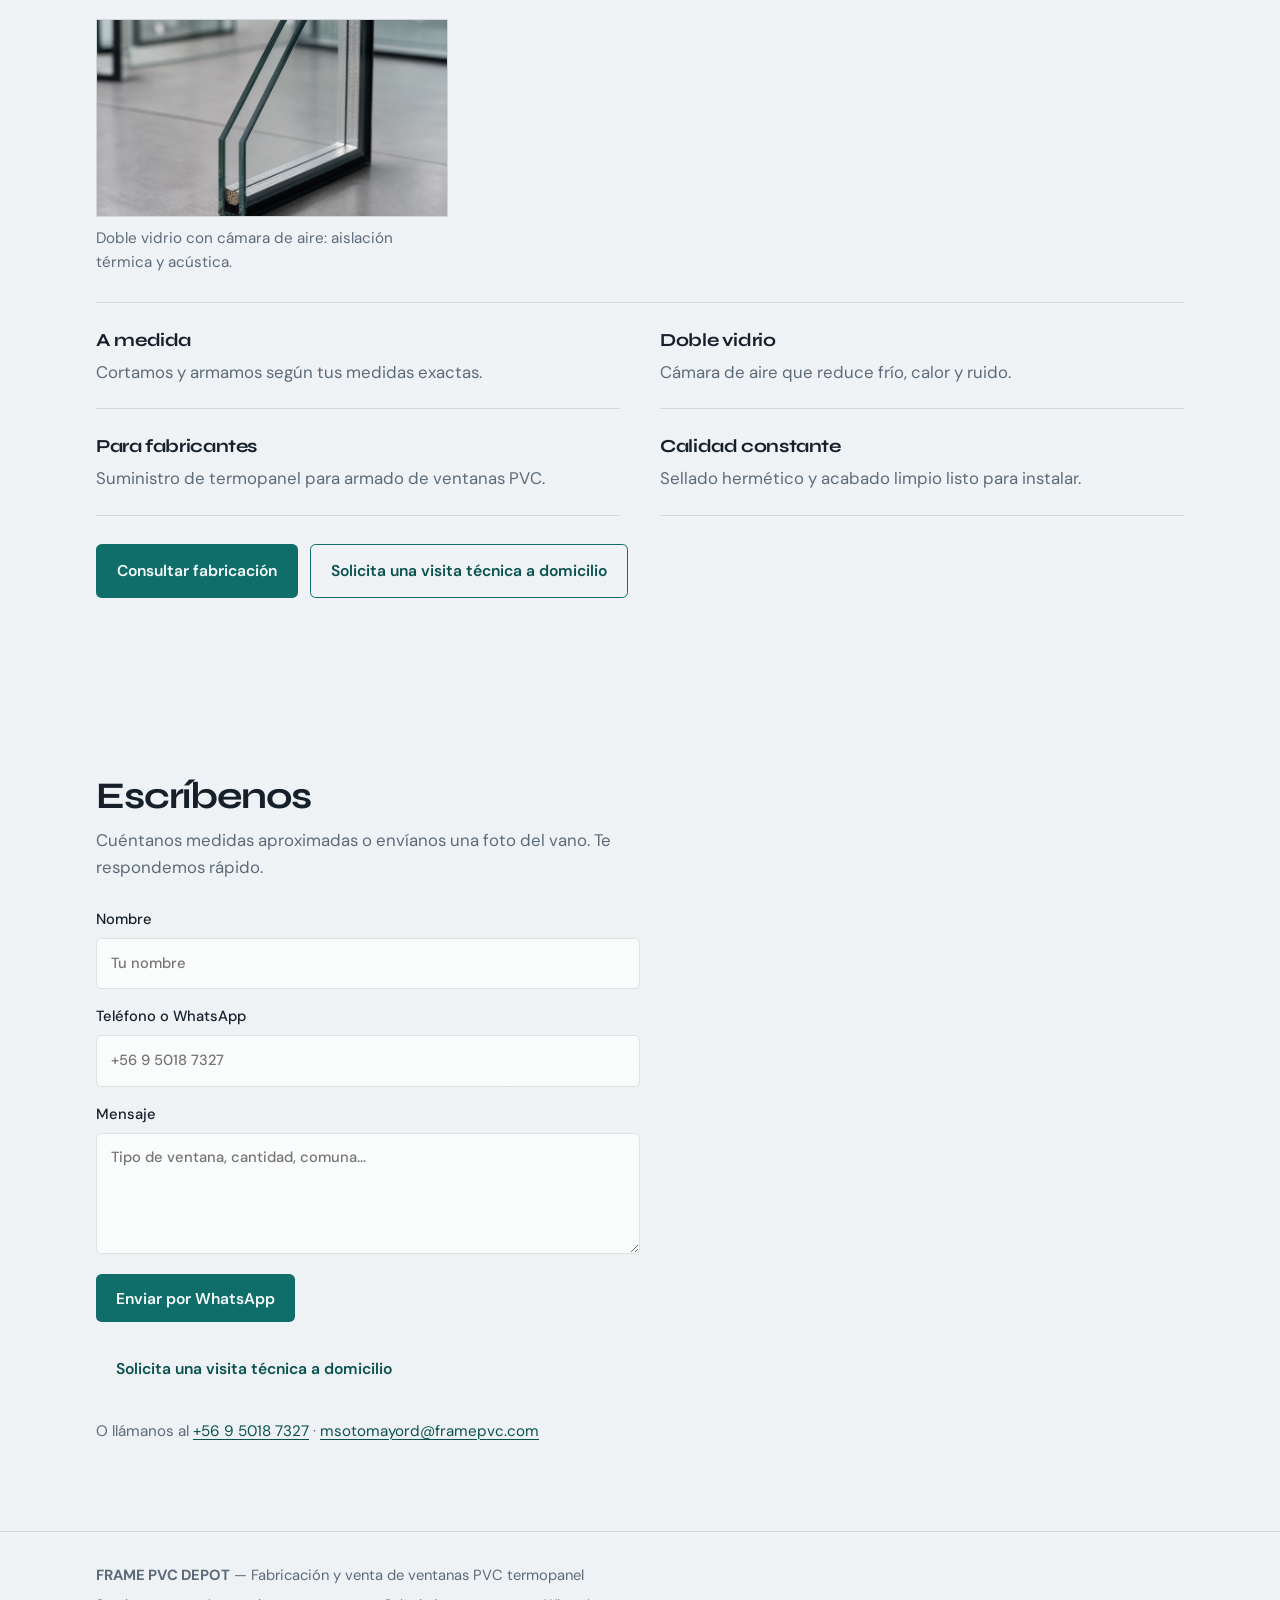
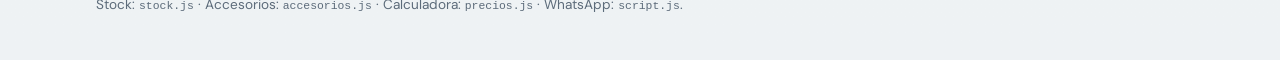
==== commit 6cad5821: "feat: restructure navigation and cart summary" ====
--- a/index.html
+++ b/index.html
@@ -21,15 +21,18 @@
     </a>
     <button class="menu-toggle" id="menu-toggle" type="button" aria-expanded="false" aria-controls="main-nav" aria-label="Abrir menú"><span></span><span></span><span></span></button>
     <nav class="nav" id="main-nav" aria-label="Principal">
-      <a href="tienda.html">Tienda técnica</a>
-      <a href="#stock">Ventanas en stock</a>
-      <a href="#calculadora">Calculadora de ventanas</a>
+      <a href="tienda.html">Tienda</a>
+      <details class="nav-group">
+        <summary>Fábrica</summary>
+        <div class="nav-submenu">
+          <a href="#vidrios"><b>Vidrios termopanel</b><small>Fabricados a medida, listos para usar</small></a>
+          <a href="#stock"><b>Ventanas listas</b><small>Compra, recibe e instala</small></a>
+        </div>
+      </details>
       <a href="#instalacion">Instálalo tú mismo</a>
-      <a href="#accesorios">Accesorios y perfiles para fabricantes</a>
-      <a href="#vidrios">Fabricación de vidrios termopanel</a>
       <a href="#contacto">Contacto</a>
     </nav>
-    <button class="header-cart" type="button" data-open-unified-cart aria-label="Abrir carrito"><svg class="cart-icon" viewBox="0 0 24 24" aria-hidden="true"><path d="M3 4h2l2.1 10.1a2 2 0 0 0 2 1.6h7.8a2 2 0 0 0 1.9-1.4L21 7H6"/><circle cx="9.5" cy="19" r="1.25"/><circle cx="17.5" cy="19" r="1.25"/></svg><b>Carrito</b><small data-unified-count>0</small></button>
+    <button class="header-cart" type="button" data-open-unified-cart aria-label="Abrir carrito: 0 productos, total $0"><svg class="cart-icon" viewBox="0 0 24 24" aria-hidden="true"><path d="M3 4h2l2.1 10.1a2 2 0 0 0 2 1.6h7.8a2 2 0 0 0 1.9-1.4L21 7H6"/><circle cx="9.5" cy="19" r="1.25"/><circle cx="17.5" cy="19" r="1.25"/></svg><small data-unified-count>0</small><span class="cart-separator" aria-hidden="true">·</span><strong data-unified-header-total>$0</strong></button>
   </header>
   <div class="nav-overlay" id="nav-overlay" hidden></div>
 
--- a/styles.css
+++ b/styles.css
@@ -13,244 +13,6 @@
   --max: 68rem;
 }
 
-/* Catálogo Marketplace V2 integrado sobre la portada aprobada */
-.marketplace {
-  background: #f4f7f7;
-}
-
-.marketplace-heading {
-  display: grid;
-  grid-template-columns: minmax(0, 0.9fr) minmax(22rem, 1.1fr);
-  align-items: end;
-  gap: clamp(2rem, 5vw, 5rem);
-  margin-bottom: 1.5rem;
-}
-
-.marketplace-heading h2,
-.marketplace-heading p {
-  margin-top: 0;
-}
-
-.marketplace-heading h2 {
-  margin-bottom: 0.55rem;
-  font-size: clamp(2rem, 4vw, 3.6rem);
-  line-height: 1;
-}
-
-.marketplace-heading > div > p:last-child {
-  max-width: 38rem;
-  margin-bottom: 0;
-  color: var(--muted);
-}
-
-.marketplace-kicker {
-  margin-bottom: 0.5rem;
-  color: var(--accent);
-  font-size: 0.72rem;
-  font-weight: 800;
-  letter-spacing: 0.15em;
-  text-transform: uppercase;
-}
-
-.marketplace-search {
-  position: relative;
-}
-
-.marketplace-search > label {
-  display: block;
-  margin-bottom: 0.35rem;
-  font-size: 0.78rem;
-  font-weight: 800;
-}
-
-.marketplace-search > div:first-of-type {
-  min-height: 3.25rem;
-  display: grid;
-  grid-template-columns: 1fr auto;
-  border: 1px solid #b7c6c9;
-  border-radius: 0.4rem;
-  overflow: hidden;
-  background: #fff;
-}
-
-.marketplace-search input {
-  min-width: 0;
-  padding: 0 1rem;
-  border: 0;
-  outline: 0;
-  background: transparent;
-  font: inherit;
-}
-
-.marketplace-search > div > button {
-  padding: 0 1.25rem;
-  border: 0;
-  background: var(--accent);
-  color: #fff;
-  font: inherit;
-  font-weight: 800;
-  cursor: pointer;
-}
-
-.marketplace-suggestions {
-  position: absolute;
-  z-index: 12;
-  top: calc(100% + 0.35rem);
-  left: 0;
-  right: 0;
-  max-height: 24rem;
-  overflow-y: auto;
-  border: 1px solid var(--line);
-  border-radius: 0.45rem;
-  background: #fff;
-  box-shadow: 0 1.2rem 3rem rgba(15, 39, 40, 0.18);
-}
-
-.marketplace-suggestions[hidden] { display: none; }
-.marketplace-suggestions p { margin: 0; padding: 1rem; color: var(--muted); }
-.marketplace-suggestions button { width: 100%; display: grid; grid-template-columns: 3rem 1fr; align-items: center; gap: 0.75rem; padding: 0.6rem; border: 0; border-bottom: 1px solid var(--line); background: #fff; text-align: left; cursor: pointer; }
-.marketplace-suggestions button:hover { background: var(--mist); }
-.marketplace-suggestions img { width: 3rem; height: 3rem; object-fit: contain; }
-.marketplace-suggestions span { min-width: 0; display: grid; }
-.marketplace-suggestions b { overflow: hidden; text-overflow: ellipsis; white-space: nowrap; }
-.marketplace-suggestions small { color: var(--muted); }
-
-.marketplace-categories {
-  display: flex;
-  gap: 0.4rem;
-  padding: 0 0 1rem;
-  overflow-x: auto;
-  scrollbar-width: none;
-}
-
-.marketplace-categories button,
-.marketplace-active span {
-  flex: none;
-  padding: 0.48rem 0.8rem;
-  border: 1px solid #cbd6d7;
-  border-radius: 2rem;
-  background: #fff;
-  font: inherit;
-  font-size: 0.78rem;
-  font-weight: 700;
-}
-
-.marketplace-categories button { cursor: pointer; }
-.marketplace-categories button.is-active { border-color: var(--accent); background: var(--accent); color: #fff; }
-
-.marketplace-toolbar {
-  min-height: 3.6rem;
-  display: grid;
-  grid-template-columns: auto 1fr auto;
-  align-items: center;
-  gap: 1rem;
-  border-top: 1px solid var(--line);
-  border-bottom: 1px solid var(--line);
-}
-
-.marketplace-toolbar p { margin: 0; font-weight: 800; }
-.marketplace-toolbar label { color: var(--muted); font-size: 0.78rem; }
-.marketplace-toolbar select { border: 0; background: transparent; color: var(--ink); font: inherit; font-weight: 700; }
-.marketplace-filter-toggle { display: none; }
-
-.marketplace-layout {
-  display: grid;
-  grid-template-columns: 14rem minmax(0, 1fr);
-  gap: 2rem;
-  padding-top: 1.25rem;
-}
-
-.marketplace-filters {
-  align-self: start;
-  position: sticky;
-  top: 7rem;
-  padding-right: 1.25rem;
-  border-right: 1px solid var(--line);
-}
-
-.marketplace-filters fieldset { margin: 0; padding: 1rem 0; border: 0; border-bottom: 1px solid var(--line); }
-.marketplace-filters legend { font-size: 0.82rem; font-weight: 800; }
-.marketplace-filters fieldset > div:not(.marketplace-measures) { display: grid; gap: 0.42rem; margin-top: 0.65rem; }
-.marketplace-filters label { color: #40525d; font-size: 0.8rem; }
-.marketplace-filters input { accent-color: var(--accent); }
-.marketplace-filters input[type="range"] { width: 100%; }
-.marketplace-filters output { display: block; margin: 0.5rem 0; font-weight: 800; }
-.marketplace-measures { display: grid; grid-template-columns: 1fr 1fr; gap: 0.45rem; margin-top: 0.6rem; }
-.marketplace-measures input { width: 100%; margin-top: 0.2rem; padding: 0.5rem; border: 1px solid var(--line); border-radius: 0.3rem; }
-.marketplace-clear { margin-top: 1rem; padding: 0; border: 0; background: none; color: var(--accent); font: inherit; font-size: 0.78rem; font-weight: 800; text-decoration: underline; cursor: pointer; }
-.marketplace-active { min-height: 2rem; display: flex; flex-wrap: wrap; gap: 0.35rem; }
-.marketplace-active span { padding-block: 0.3rem; color: var(--accent-deep); font-size: 0.7rem; }
-
-.marketplace-grid {
-  display: grid;
-  grid-template-columns: repeat(3, minmax(0, 1fr));
-  gap: 1rem;
-  align-items: stretch;
-}
-
-.market-card {
-  min-width: 0;
-  height: 100%;
-  display: flex;
-  flex-direction: column;
-  overflow: hidden;
-  border: 1px solid #d2dddd;
-  border-radius: 0.5rem;
-  background: #fff;
-  transition: border-color 160ms ease, box-shadow 160ms ease, transform 160ms ease;
-}
-
-.market-card:hover { border-color: #a9bdbc; box-shadow: 0 0.8rem 2rem rgba(15, 52, 50, 0.1); transform: translateY(-2px); }
-.market-card-photo { position: relative; aspect-ratio: 1.25; overflow: hidden; background: #eef3f3; }
-.market-card-photo img { width: 100%; height: 100%; padding: 0.55rem; object-fit: contain; }
-.market-card-photo > span { position: absolute; top: 0.55rem; left: 0.55rem; max-width: calc(100% - 1.1rem); padding: 0.25rem 0.45rem; overflow: hidden; border-radius: 0.25rem; background: rgba(255,255,255,.94); color: var(--accent-deep); font-size: 0.6rem; font-weight: 900; text-overflow: ellipsis; text-transform: uppercase; white-space: nowrap; }
-.market-card-body { min-height: 19rem; display: flex; flex: 1; flex-direction: column; padding: 1rem; }
-.market-card-body > small:first-child { color: var(--accent); font-size: 0.65rem; font-weight: 900; letter-spacing: 0.1em; text-transform: uppercase; }
-.market-card h3 { min-height: 2.5em; margin: 0.3rem 0; font-size: 1rem; line-height: 1.25; }
-.market-card-body > p { min-height: 2.7em; margin: 0; overflow: hidden; color: var(--muted); font-size: 0.78rem; display: -webkit-box; -webkit-line-clamp: 2; -webkit-box-orient: vertical; }
-.market-card-specs { min-height: 2.4rem; margin: 0.65rem 0; }
-.market-card-specs span { padding: 0.25rem 0.4rem; border-radius: 0.25rem; background: var(--paper); color: #455c66; font-size: 0.66rem; }
-.market-card-price { display: grid; margin-top: auto; }
-.market-card-price strong { font-size: 1.1rem; }
-.market-card-price small { color: var(--accent-deep); font-size: 0.68rem; }
-.market-card-body > button { width: 100%; min-height: 2.55rem; margin-top: 0.65rem; border: 0; border-radius: 0.35rem; background: var(--accent); color: #fff; font: inherit; font-size: 0.75rem; font-weight: 900; cursor: pointer; }
-.market-card-body > button:hover { background: var(--accent-deep); }
-.marketplace-more { display: block; min-height: 2.8rem; margin: 1.5rem auto 0; padding: 0 1.2rem; border: 1px solid var(--accent); border-radius: 0.35rem; background: #fff; color: var(--accent); font: inherit; font-weight: 800; cursor: pointer; }
-.marketplace-more[hidden] { display: none; }
-.marketplace-empty { padding: 4rem 1rem; text-align: center; }
-.marketplace-empty[hidden] { display: none; }
-.marketplace-empty button { padding: 0.6rem 1rem; border: 0; border-radius: 0.3rem; background: var(--accent); color: #fff; font: inherit; font-weight: 800; }
-
-@media (max-width: 1050px) {
-  .marketplace-grid { grid-template-columns: repeat(2, minmax(0, 1fr)); }
-}
-
-@media (max-width: 719px) {
-  .marketplace-heading { grid-template-columns: 1fr; align-items: stretch; gap: 1.25rem; }
-  .marketplace-heading h2 { font-size: 2rem; }
-  .marketplace-suggestions { max-height: 18rem; }
-  .marketplace-toolbar { position: sticky; top: 4.65rem; z-index: 8; grid-template-columns: auto 1fr; padding: 0.5rem 0; background: rgba(244,247,247,.97); }
-  .marketplace-toolbar label { grid-column: 2; grid-row: 1; justify-self: end; }
-  .marketplace-toolbar p { grid-column: 1 / -1; grid-row: 2; font-size: 0.78rem; }
-  .marketplace-filter-toggle { display: inline-flex; align-items: center; gap: 0.35rem; padding: 0.5rem 0.65rem; border: 1px solid #b8c7c8; border-radius: 0.3rem; background: #fff; font: inherit; font-size: 0.75rem; font-weight: 800; }
-  .marketplace-filter-toggle span { display: grid; place-items: center; min-width: 1.2rem; height: 1.2rem; border-radius: 1rem; background: var(--accent); color: #fff; font-size: 0.65rem; }
-  .marketplace-layout { display: block; padding-top: 0.8rem; }
-  .marketplace-filters { display: none; position: static; margin-bottom: 1rem; padding: 0.5rem 1rem 1rem; border: 1px solid var(--line); background: #fff; }
-  .marketplace-filters.is-open { display: block; }
-  .marketplace-grid { grid-template-columns: 1fr; grid-auto-rows: 1fr; gap: 0.65rem; }
-  .market-card { display: grid; grid-template-columns: minmax(7.4rem, 36%) minmax(0, 1fr); min-height: 14.5rem; transform: none; }
-  .market-card:hover { transform: none; }
-  .market-card-photo { height: 100%; aspect-ratio: auto; border-right: 1px solid var(--line); }
-  .market-card-photo img { padding: 0.4rem; }
-  .market-card-body { min-height: 0; padding: 0.75rem; }
-  .market-card h3 { min-height: 0; margin: 0.2rem 0; font-size: 0.9rem; }
-  .market-card-body > p { min-height: 0; font-size: 0.7rem; line-height: 1.3; }
-  .market-card-specs { min-height: 0; margin: 0.4rem 0; }
-  .market-card-price strong { font-size: 0.95rem; }
-  .market-card-price small { font-size: 0.6rem; }
-  .market-card-body > button { min-height: 2.15rem; margin-top: 0.45rem; font-size: 0.68rem; }
-}
-
 *,
 *::before,
 *::after {
@@ -259,6 +21,7 @@
 
 html {
   scroll-behavior: smooth;
+  scroll-padding-top: 4.95rem;
 }
 
 body {
@@ -365,6 +128,82 @@
 
 .nav a:hover {
   color: var(--ink);
+}
+
+.nav-group {
+  position: relative;
+}
+
+.nav-group summary {
+  display: flex;
+  align-items: center;
+  gap: 0.35rem;
+  color: var(--muted);
+  font-size: 0.95rem;
+  font-weight: 500;
+  cursor: pointer;
+  list-style: none;
+}
+
+.nav-group summary::-webkit-details-marker {
+  display: none;
+}
+
+.nav-group summary::after {
+  content: "⌄";
+  font-size: 0.85em;
+  transition: transform 0.2s ease;
+}
+
+.nav-group[open] summary::after {
+  transform: rotate(180deg);
+}
+
+.nav-submenu {
+  position: absolute;
+  top: calc(100% + 0.85rem);
+  left: 50%;
+  width: 19rem;
+  display: grid;
+  padding: 0.4rem;
+  border: 1px solid var(--line);
+  border-radius: 0.45rem;
+  background: rgba(255, 255, 255, 0.98);
+  box-shadow: 0 1rem 2.5rem rgba(21, 32, 43, 0.16);
+  opacity: 0;
+  transform: translate(-50%, -0.35rem);
+  visibility: hidden;
+  transition: opacity 0.18s ease, transform 0.18s ease, visibility 0.18s;
+}
+
+.nav-group[open] .nav-submenu,
+.nav-group:hover .nav-submenu,
+.nav-group:focus-within .nav-submenu {
+  opacity: 1;
+  transform: translate(-50%, 0);
+  visibility: visible;
+}
+
+.nav-submenu a {
+  display: grid;
+  gap: 0.08rem;
+  padding: 0.7rem 0.75rem;
+  border-radius: 0.3rem;
+}
+
+.nav-submenu a:hover {
+  background: var(--paper);
+}
+
+.nav-submenu b {
+  color: var(--ink);
+  font-size: 0.82rem;
+}
+
+.nav-submenu small {
+  color: var(--muted);
+  font-size: 0.68rem;
+  line-height: 1.35;
 }
 
 .nav-cta {
@@ -2132,6 +1971,18 @@
   font-size: 0.62rem;
 }
 
+.header-cart .cart-separator {
+  color: #91a0aa;
+  font-weight: 700;
+}
+
+.header-cart > strong {
+  min-width: 3.2rem;
+  font-size: 0.76rem;
+  font-variant-numeric: tabular-nums;
+  text-align: right;
+}
+
 .shop-cart {
   display: none;
 }
@@ -2402,6 +2253,7 @@
   }
 
   .site-header {
+    z-index: 32;
     min-height: 3.9rem;
     padding: 0.42rem 0.85rem;
     background: rgba(243, 246, 248, 0.98);
@@ -2482,6 +2334,49 @@
     font-weight: 600;
   }
 
+  .nav-group {
+    width: 100%;
+  }
+
+  .nav-group summary {
+    justify-content: space-between;
+    padding: 0.95rem 0.25rem;
+    border-bottom: 1px solid var(--line);
+    color: var(--ink);
+    font-size: 0.98rem;
+    font-weight: 600;
+  }
+
+  .nav-submenu {
+    position: static;
+    width: 100%;
+    padding: 0 0 0 0.7rem;
+    border: 0;
+    border-radius: 0;
+    background: transparent;
+    box-shadow: none;
+    opacity: 1;
+    transform: none;
+    visibility: visible;
+  }
+
+  .nav-group:not([open]) .nav-submenu {
+    display: none;
+  }
+
+  .nav-submenu a {
+    padding: 0.8rem 0.35rem;
+  }
+
+  .nav-submenu b {
+    font-size: 0.9rem;
+  }
+
+  .nav-submenu small {
+    font-size: 0.72rem;
+    font-weight: 500;
+  }
+
   .nav-overlay {
     position: fixed;
     z-index: 30;
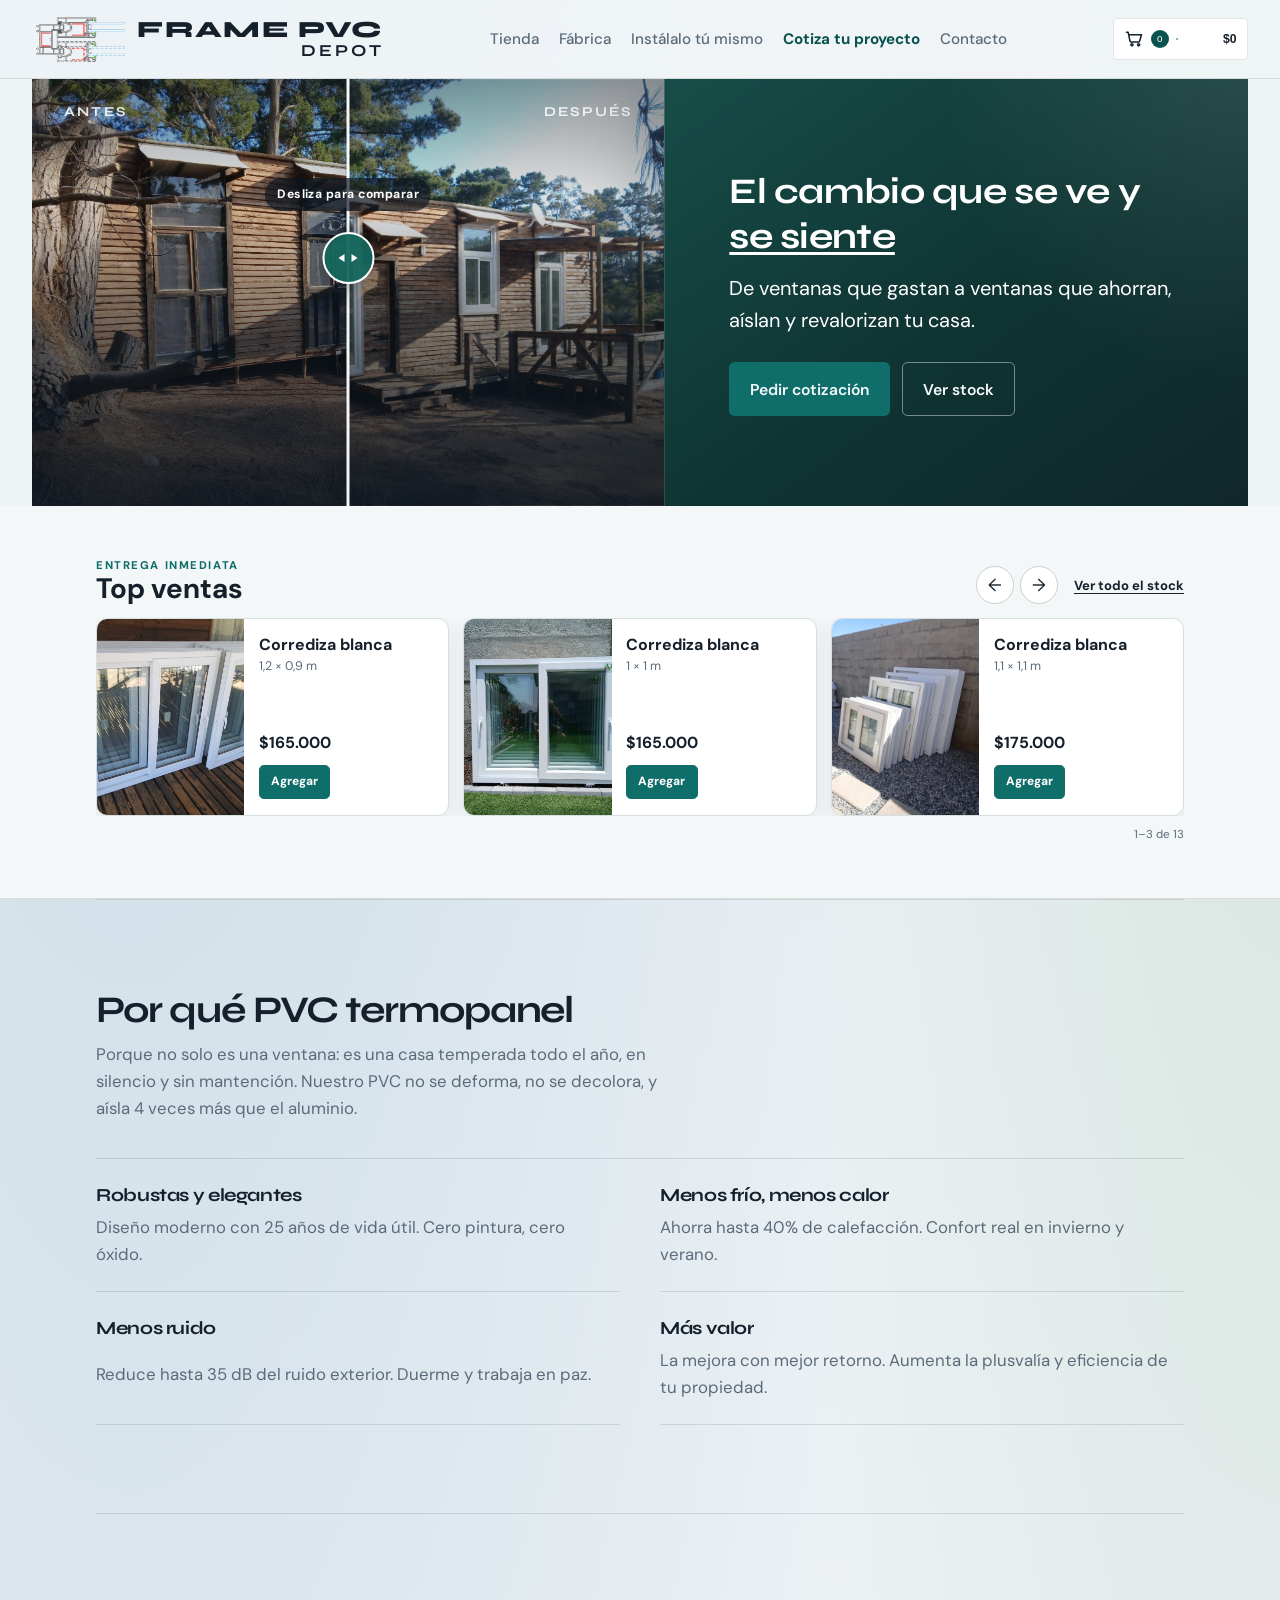
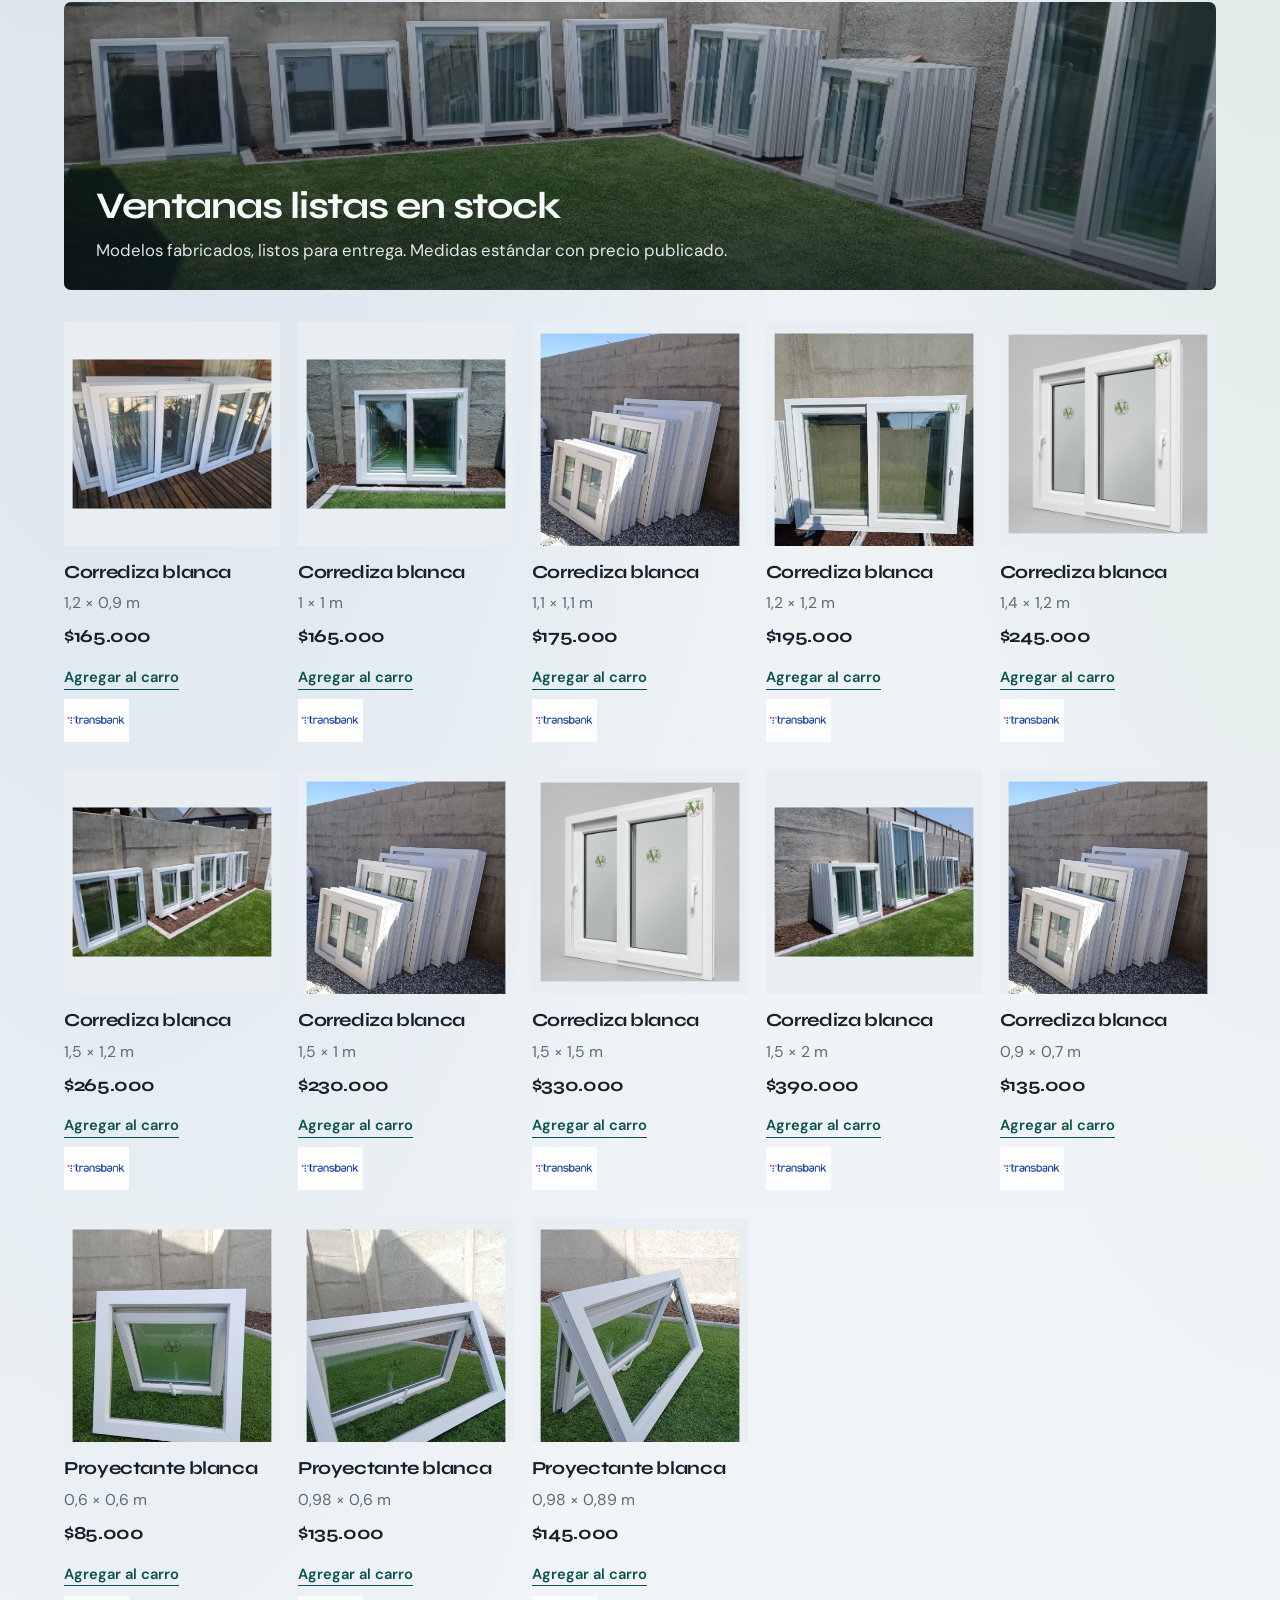
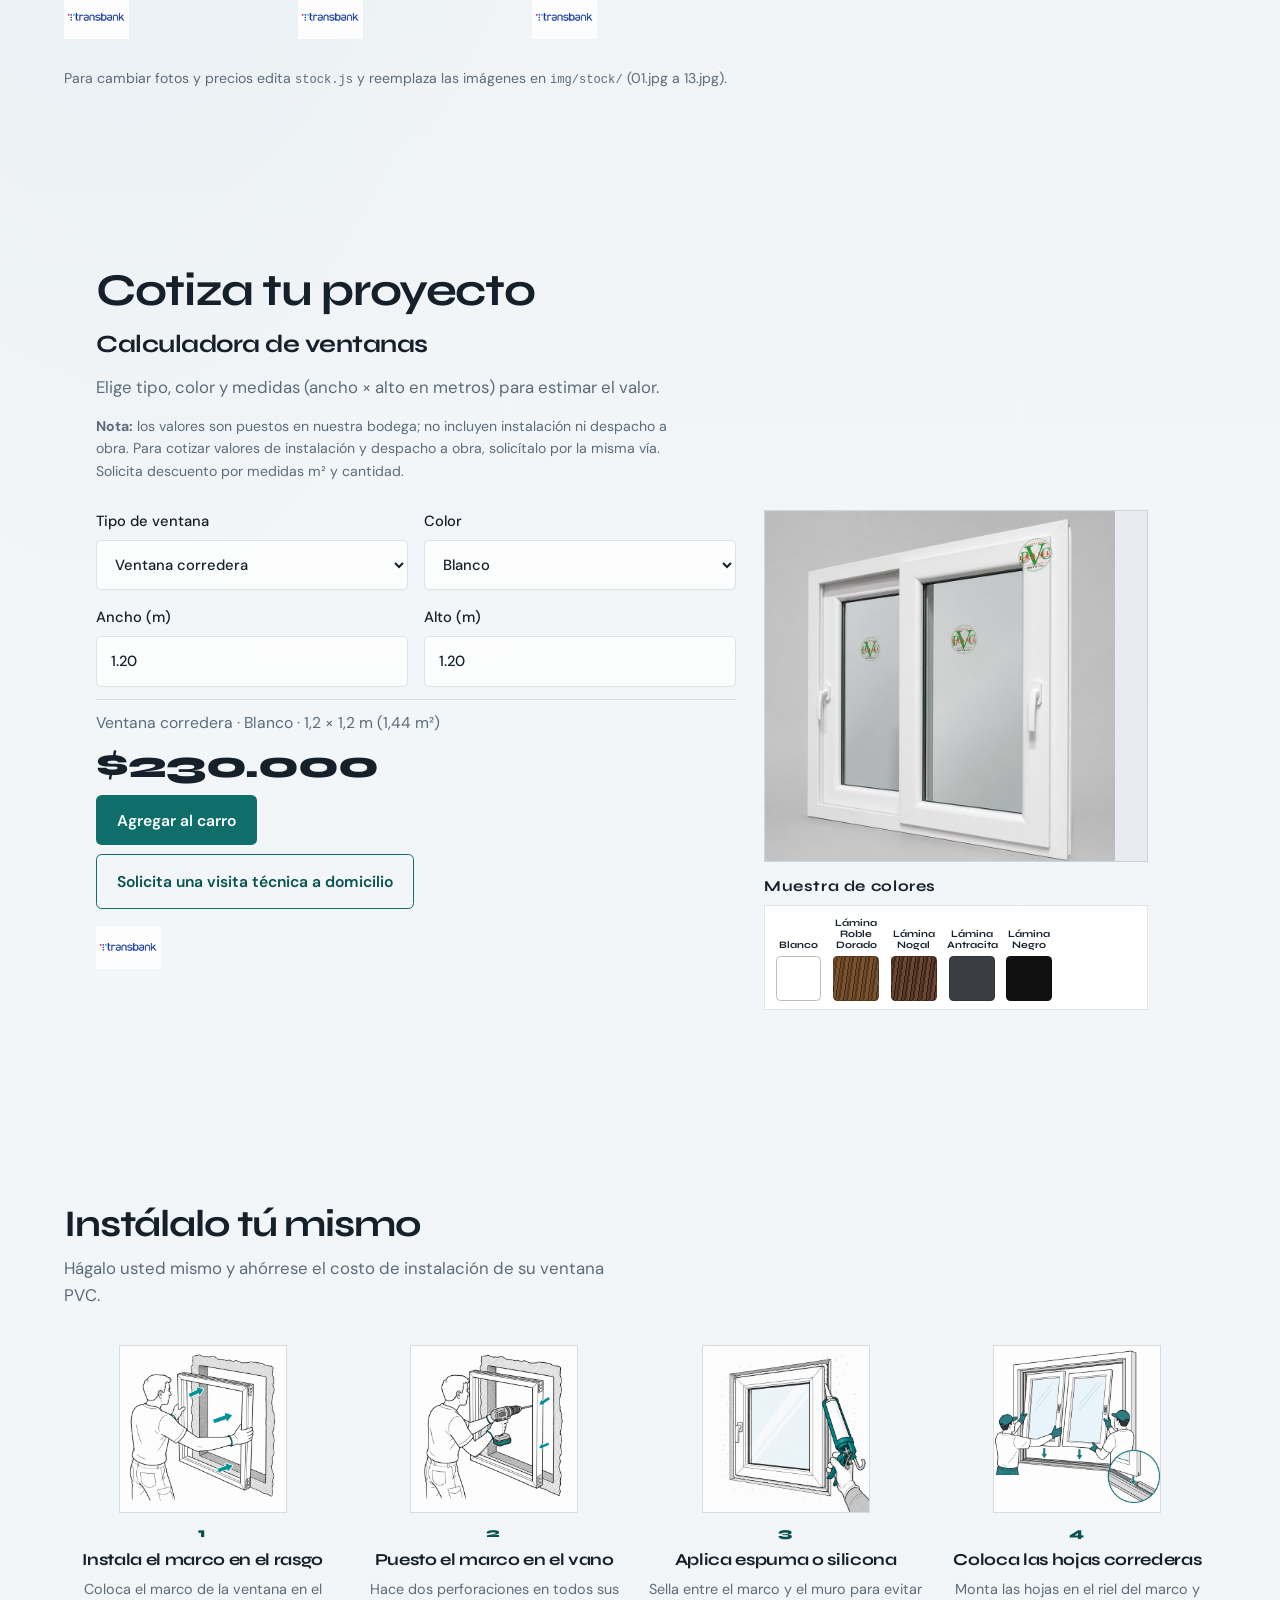
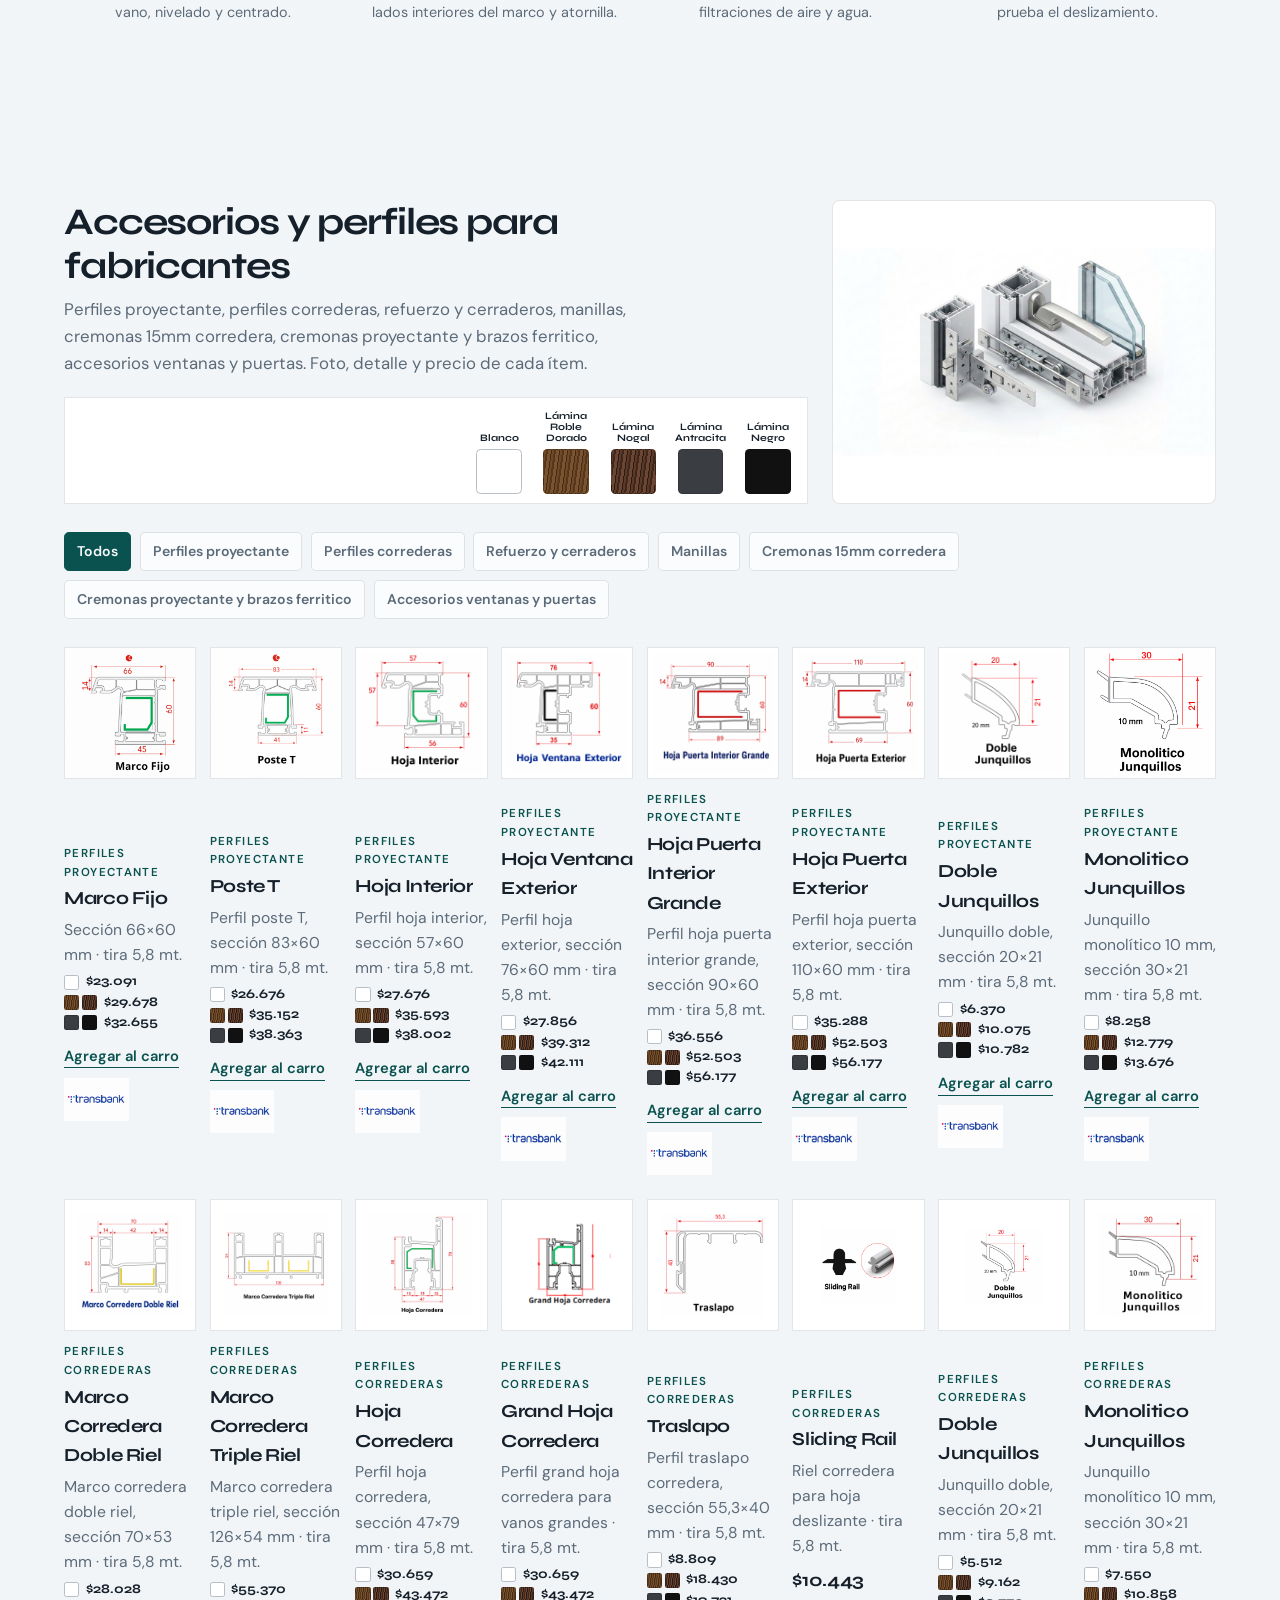
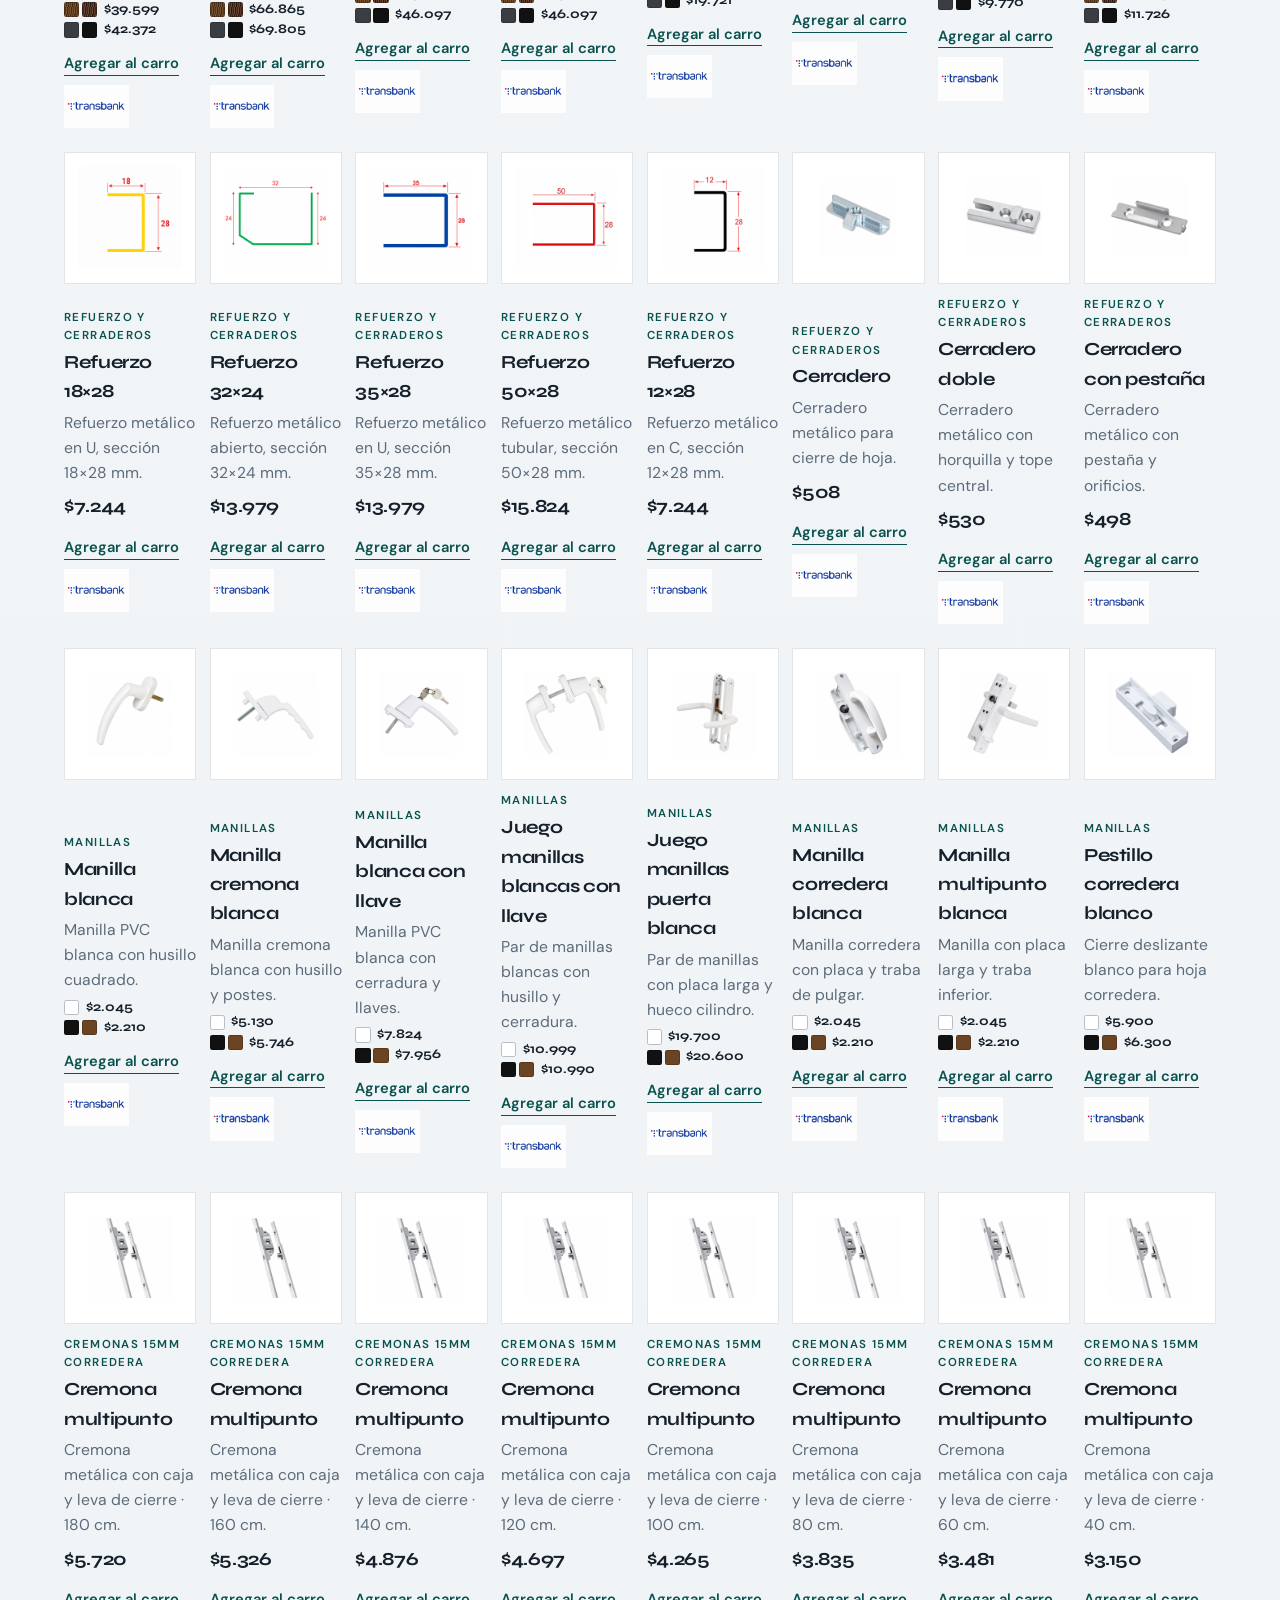
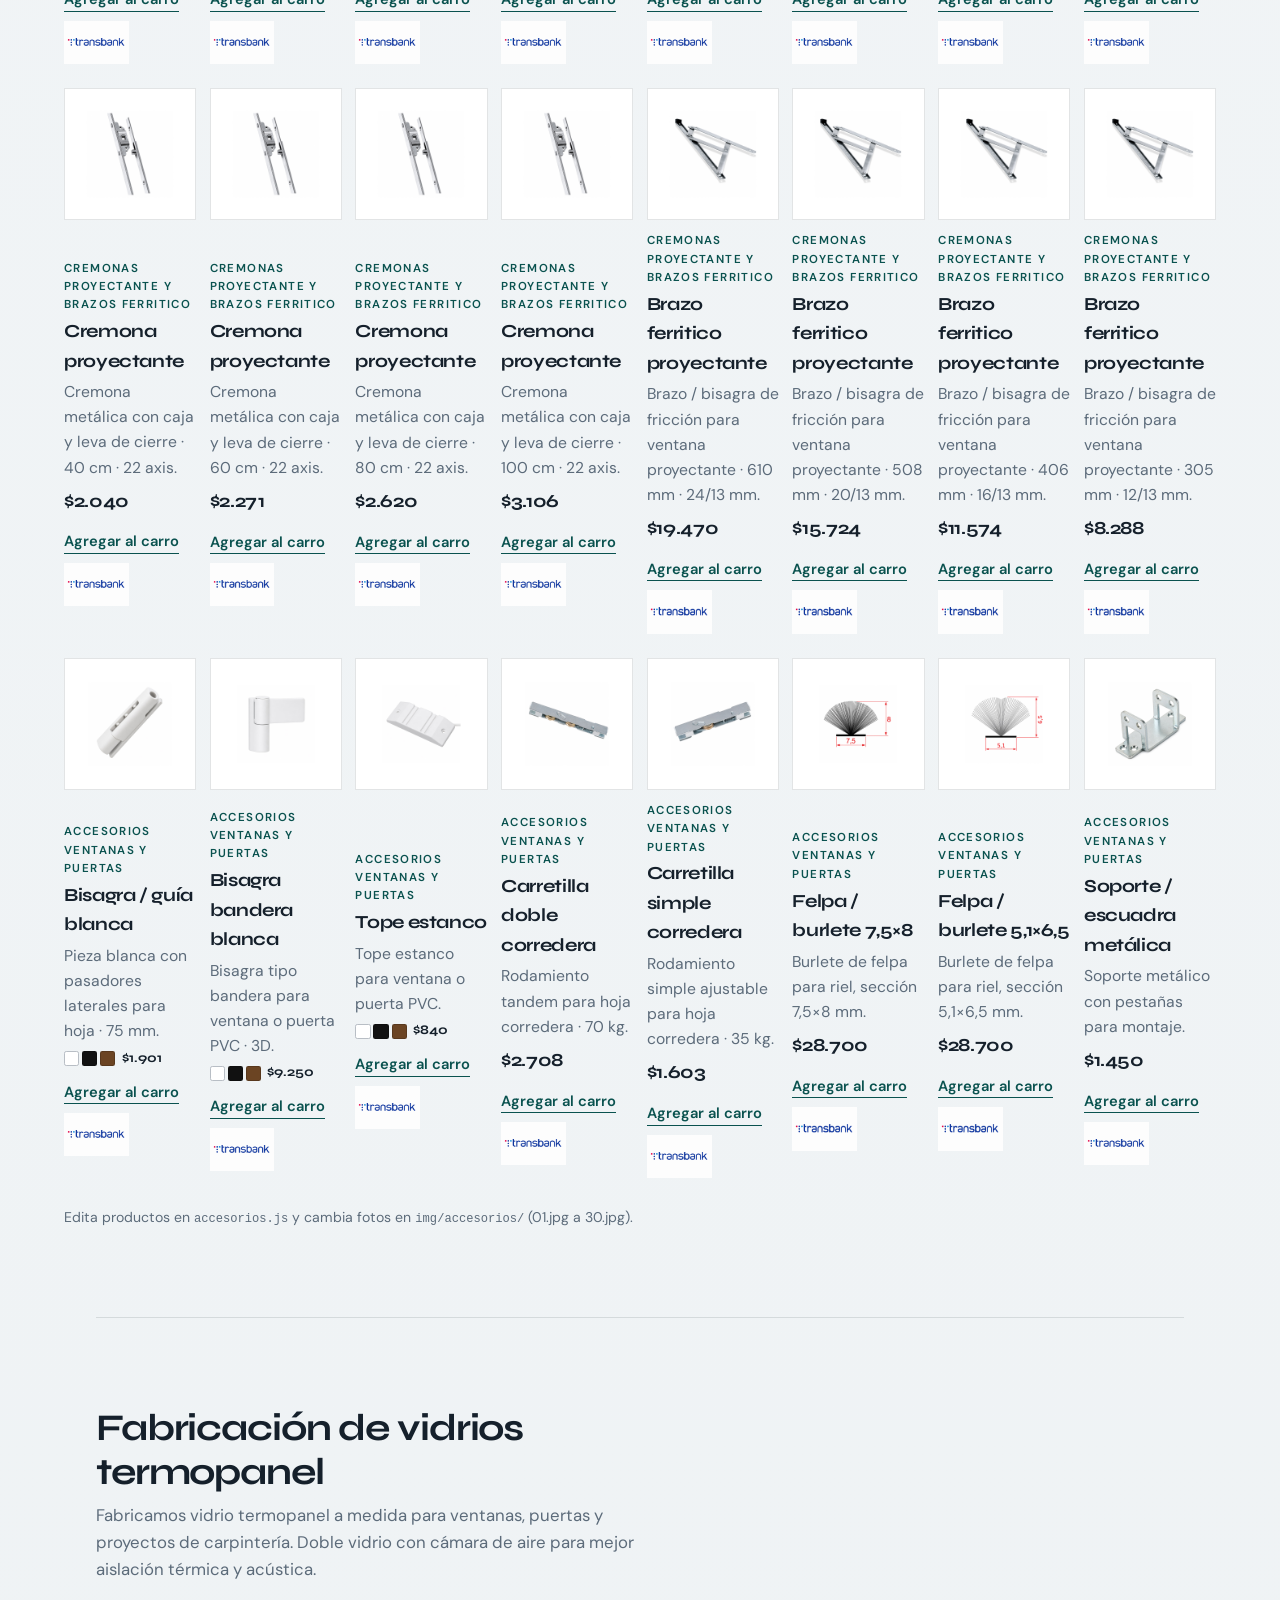
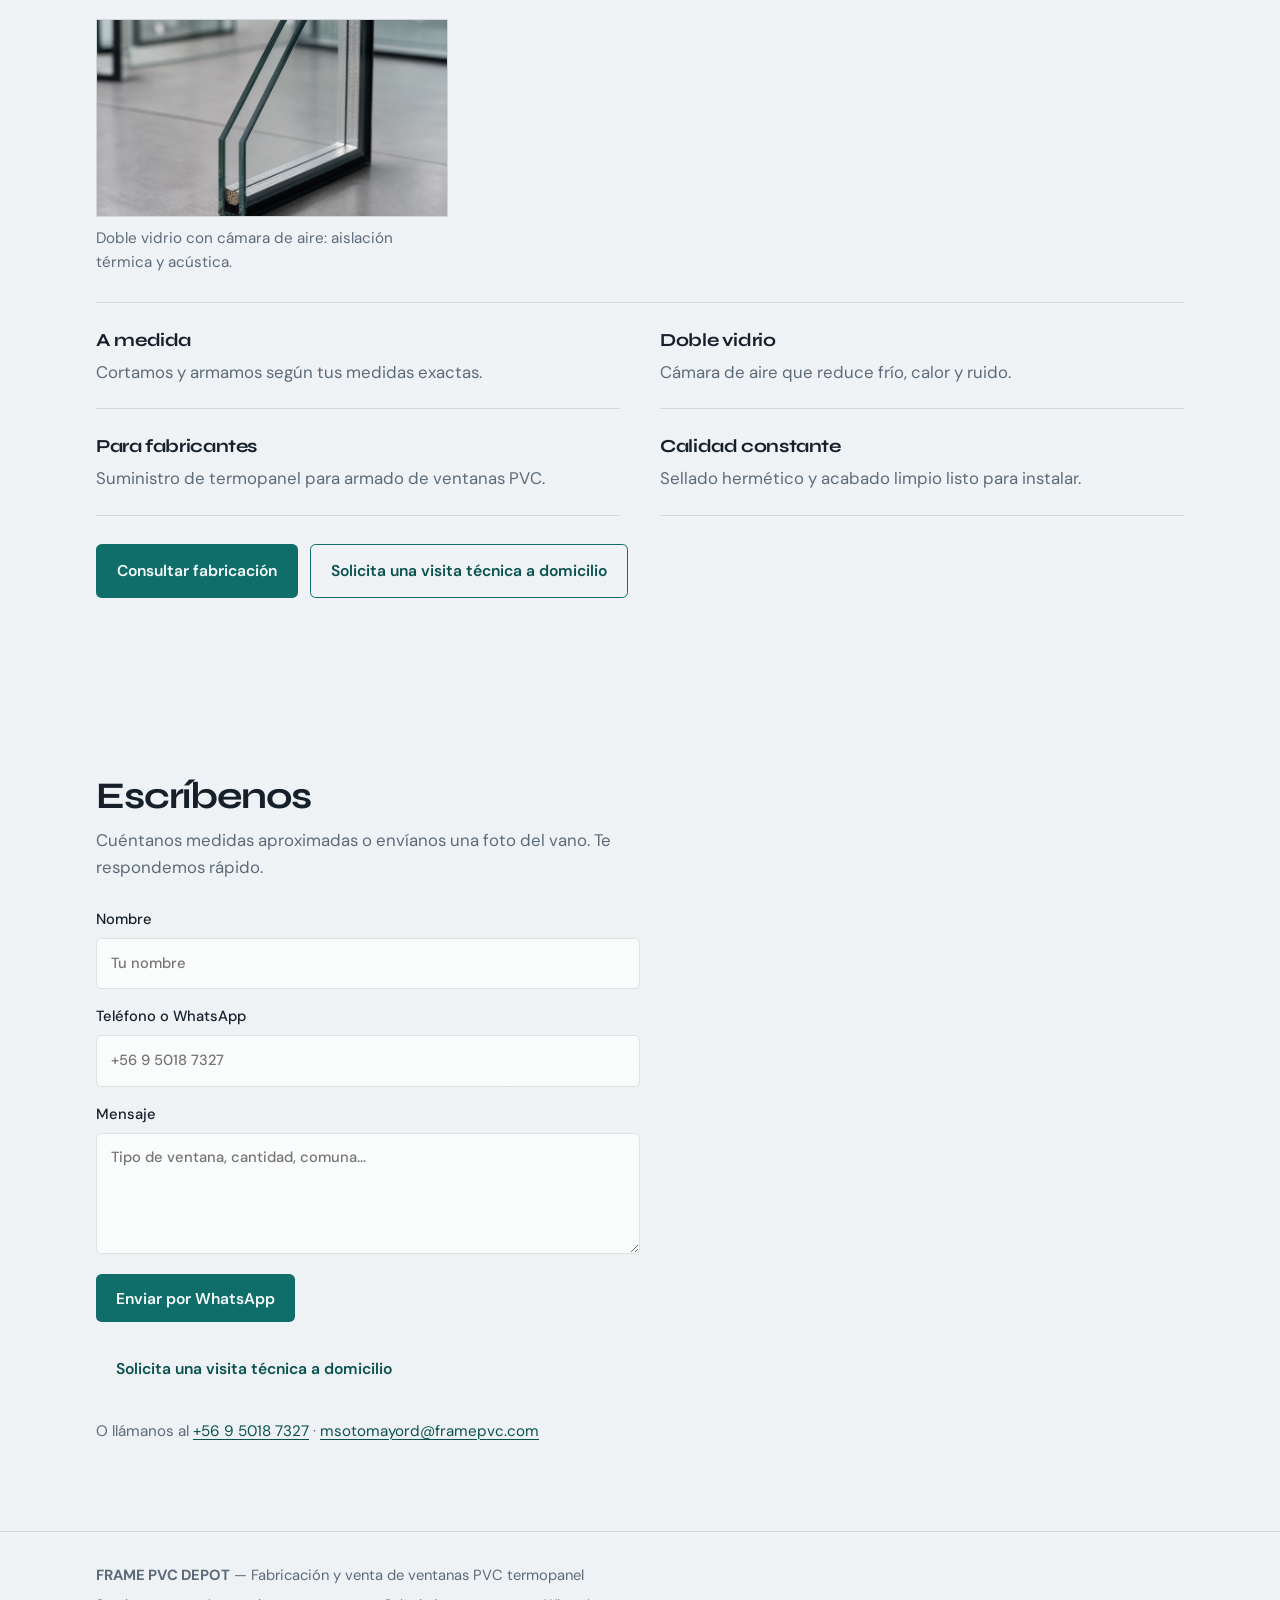
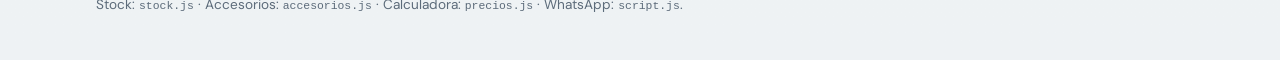
==== commit 19f2fc4c: "feat: add intent dialogs to site navigation" ====
--- a/index.html
+++ b/index.html
@@ -22,15 +22,10 @@
     <button class="menu-toggle" id="menu-toggle" type="button" aria-expanded="false" aria-controls="main-nav" aria-label="Abrir menú"><span></span><span></span><span></span></button>
     <nav class="nav" id="main-nav" aria-label="Principal">
       <a href="tienda.html">Tienda</a>
-      <details class="nav-group">
-        <summary>Fábrica</summary>
-        <div class="nav-submenu">
-          <a href="#vidrios"><b>Vidrios termopanel</b><small>Fabricados a medida, listos para usar</small></a>
-          <a href="#stock"><b>Ventanas listas</b><small>Compra, recibe e instala</small></a>
-        </div>
-      </details>
-      <a href="#instalacion">Instálalo tú mismo</a>
-      <a href="#contacto">Contacto</a>
+      <button class="nav-dialog-trigger" type="button" data-nav-dialog="factory">Fábrica</button>
+      <button class="nav-dialog-trigger" type="button" data-nav-dialog="install">Instálalo tú mismo</button>
+      <button class="nav-dialog-trigger nav-dialog-trigger--accent" type="button" data-nav-dialog="quote">Cotiza tu proyecto</button>
+      <button class="nav-dialog-trigger" type="button" data-nav-dialog="contact">Contacto</button>
     </nav>
     <button class="header-cart" type="button" data-open-unified-cart aria-label="Abrir carrito: 0 productos, total $0"><svg class="cart-icon" viewBox="0 0 24 24" aria-hidden="true"><path d="M3 4h2l2.1 10.1a2 2 0 0 0 2 1.6h7.8a2 2 0 0 0 1.9-1.4L21 7H6"/><circle cx="9.5" cy="19" r="1.25"/><circle cx="17.5" cy="19" r="1.25"/></svg><small data-unified-count>0</small><span class="cart-separator" aria-hidden="true">·</span><strong data-unified-header-total>$0</strong></button>
   </header>
@@ -480,8 +475,8 @@
   <nav class="mobile-quick-nav" aria-label="Accesos rápidos">
     <a href="#inicio"><span aria-hidden="true">⌂</span>Inicio</a>
     <a href="tienda.html"><span aria-hidden="true">▦</span>Tienda</a>
-    <a href="#calculadora"><span aria-hidden="true">◇</span>Calcular</a>
-    <a href="#contacto"><span aria-hidden="true">○</span>Contacto</a>
+    <button type="button" data-nav-dialog="quote"><span aria-hidden="true">◇</span>Calcular</button>
+    <button type="button" data-nav-dialog="contact"><span aria-hidden="true">○</span>Contacto</button>
     <button type="button" data-open-unified-cart><svg class="cart-icon" viewBox="0 0 24 24" aria-hidden="true"><path d="M3 4h2l2.1 10.1a2 2 0 0 0 2 1.6h7.8a2 2 0 0 0 1.9-1.4L21 7H6"/><circle cx="9.5" cy="19" r="1.25"/><circle cx="17.5" cy="19" r="1.25"/></svg>Carrito<small data-unified-count>0</small></button>
   </nav>
 
@@ -489,5 +484,6 @@
   <script src="accesorios.js"></script>
   <script src="precios.js"></script>
   <script src="script.js"></script>
+  <script src="header-dialog.js"></script>
 </body>
 </html>
--- a/styles.css
+++ b/styles.css
@@ -130,80 +130,25 @@
   color: var(--ink);
 }
 
-.nav-group {
-  position: relative;
-}
-
-.nav-group summary {
-  display: flex;
-  align-items: center;
-  gap: 0.35rem;
+.nav-dialog-trigger {
+  padding: 0;
+  border: 0;
+  background: transparent;
   color: var(--muted);
+  font: inherit;
   font-size: 0.95rem;
   font-weight: 500;
   cursor: pointer;
-  list-style: none;
-}
-
-.nav-group summary::-webkit-details-marker {
-  display: none;
-}
-
-.nav-group summary::after {
-  content: "⌄";
-  font-size: 0.85em;
-  transition: transform 0.2s ease;
-}
-
-.nav-group[open] summary::after {
-  transform: rotate(180deg);
-}
-
-.nav-submenu {
-  position: absolute;
-  top: calc(100% + 0.85rem);
-  left: 50%;
-  width: 19rem;
-  display: grid;
-  padding: 0.4rem;
-  border: 1px solid var(--line);
-  border-radius: 0.45rem;
-  background: rgba(255, 255, 255, 0.98);
-  box-shadow: 0 1rem 2.5rem rgba(21, 32, 43, 0.16);
-  opacity: 0;
-  transform: translate(-50%, -0.35rem);
-  visibility: hidden;
-  transition: opacity 0.18s ease, transform 0.18s ease, visibility 0.18s;
-}
-
-.nav-group[open] .nav-submenu,
-.nav-group:hover .nav-submenu,
-.nav-group:focus-within .nav-submenu {
-  opacity: 1;
-  transform: translate(-50%, 0);
-  visibility: visible;
-}
-
-.nav-submenu a {
-  display: grid;
-  gap: 0.08rem;
-  padding: 0.7rem 0.75rem;
-  border-radius: 0.3rem;
-}
-
-.nav-submenu a:hover {
-  background: var(--paper);
-}
-
-.nav-submenu b {
+}
+
+.nav-dialog-trigger:hover,
+.nav-dialog-trigger:focus-visible {
   color: var(--ink);
-  font-size: 0.82rem;
-}
-
-.nav-submenu small {
-  color: var(--muted);
-  font-size: 0.68rem;
-  line-height: 1.35;
+}
+
+.nav-dialog-trigger--accent {
+  color: var(--accent-deep);
+  font-weight: 700;
 }
 
 .nav-cta {
@@ -1981,6 +1926,157 @@
   font-size: 0.76rem;
   font-variant-numeric: tabular-nums;
   text-align: right;
+}
+
+body.nav-dialog-open {
+  overflow: hidden;
+}
+
+.nav-dialog {
+  width: min(58rem, calc(100% - 2rem));
+  max-height: min(46rem, calc(100dvh - 2rem));
+  padding: 0;
+  overflow: auto;
+  border: 0;
+  border-radius: 0.65rem;
+  background: #f7f9fa;
+  color: var(--ink);
+  box-shadow: 0 2rem 6rem rgba(10, 25, 31, 0.32);
+}
+
+.nav-dialog::backdrop {
+  background: rgba(9, 21, 28, 0.66);
+  backdrop-filter: blur(4px);
+}
+
+.nav-dialog-close {
+  position: sticky;
+  z-index: 2;
+  top: 0.8rem;
+  float: right;
+  width: 2.55rem;
+  height: 2.55rem;
+  margin: 0.8rem 0.8rem 0 0;
+  display: grid;
+  place-items: center;
+  border: 1px solid var(--line);
+  border-radius: 50%;
+  background: rgba(255, 255, 255, 0.94);
+  color: var(--ink);
+  font: inherit;
+  font-size: 1.5rem;
+  cursor: pointer;
+}
+
+.nav-dialog-content {
+  padding: clamp(1.5rem, 5vw, 3.5rem);
+}
+
+.nav-dialog-eyebrow {
+  margin: 0 0 0.5rem;
+  color: var(--accent);
+  font-size: 0.7rem;
+  font-weight: 900;
+  letter-spacing: 0.14em;
+  text-transform: uppercase;
+}
+
+.nav-dialog h2 {
+  max-width: 18ch;
+  margin: 0;
+  font-size: clamp(2rem, 5vw, 3.4rem);
+  line-height: 1.02;
+}
+
+.nav-dialog-intro {
+  max-width: 43rem;
+  margin: 0.85rem 0 1.6rem;
+  color: var(--muted);
+}
+
+.nav-dialog-options {
+  display: grid;
+  grid-template-columns: repeat(auto-fit, minmax(min(14rem, 100%), 1fr));
+  gap: 0.75rem;
+}
+
+.nav-dialog-option {
+  min-height: 14rem;
+  display: grid;
+  grid-template-rows: auto 1fr;
+  gap: 1rem;
+  padding: 1.15rem;
+  border: 1px solid #cad6d9;
+  border-radius: 0.45rem;
+  background: #fff;
+}
+
+.nav-dialog-mark {
+  width: 2.35rem;
+  height: 2.35rem;
+  display: grid;
+  place-items: center;
+  border-radius: 50%;
+  background: var(--accent-deep);
+  color: #fff;
+  font-size: 0.72rem;
+  font-weight: 900;
+}
+
+.nav-dialog-option > div {
+  display: flex;
+  flex-direction: column;
+}
+
+.nav-dialog-option h3,
+.nav-dialog-option p {
+  margin: 0;
+}
+
+.nav-dialog-option h3 {
+  font-size: 1.05rem;
+}
+
+.nav-dialog-option p {
+  margin-top: 0.35rem;
+  color: var(--muted);
+  font-size: 0.82rem;
+}
+
+.nav-dialog-option a {
+  display: flex;
+  align-items: center;
+  justify-content: space-between;
+  gap: 0.75rem;
+  margin-top: auto;
+  padding-top: 1rem;
+  color: var(--accent-deep);
+  font-size: 0.78rem;
+  font-weight: 900;
+  text-decoration: none;
+}
+
+.nav-dialog-steps {
+  display: grid;
+  grid-template-columns: repeat(3, 1fr);
+  gap: 0.5rem;
+  margin: 0 0 1.2rem;
+  padding: 0;
+  list-style: none;
+  counter-reset: install-step;
+}
+
+.nav-dialog-steps li {
+  padding: 0.65rem 0.75rem;
+  background: #e8efef;
+  font-size: 0.75rem;
+  font-weight: 700;
+  counter-increment: install-step;
+}
+
+.nav-dialog-steps li::before {
+  content: "0" counter(install-step) " · ";
+  color: var(--accent);
 }
 
 .shop-cart {
@@ -2325,56 +2421,49 @@
     visibility: visible;
   }
 
-  .nav a {
+  .nav a,
+  .nav-dialog-trigger {
     display: block;
+    width: 100%;
     padding: 0.95rem 0.25rem;
     border-bottom: 1px solid var(--line);
     color: var(--ink);
     font-size: 0.98rem;
     font-weight: 600;
-  }
-
-  .nav-group {
-    width: 100%;
-  }
-
-  .nav-group summary {
-    justify-content: space-between;
-    padding: 0.95rem 0.25rem;
-    border-bottom: 1px solid var(--line);
-    color: var(--ink);
-    font-size: 0.98rem;
-    font-weight: 600;
-  }
-
-  .nav-submenu {
-    position: static;
-    width: 100%;
-    padding: 0 0 0 0.7rem;
-    border: 0;
-    border-radius: 0;
-    background: transparent;
-    box-shadow: none;
-    opacity: 1;
-    transform: none;
-    visibility: visible;
-  }
-
-  .nav-group:not([open]) .nav-submenu {
-    display: none;
-  }
-
-  .nav-submenu a {
-    padding: 0.8rem 0.35rem;
-  }
-
-  .nav-submenu b {
-    font-size: 0.9rem;
-  }
-
-  .nav-submenu small {
-    font-size: 0.72rem;
-    font-weight: 500;
+    text-align: left;
+  }
+
+  .nav-dialog {
+    width: calc(100% - 1rem);
+    max-height: calc(100dvh - 1rem);
+  }
+
+  .nav-dialog-content {
+    padding: 1.35rem 1rem 1rem;
+  }
+
+  .nav-dialog h2 {
+    padding-right: 2.5rem;
+    font-size: 2rem;
+  }
+
+  .nav-dialog-intro {
+    margin-bottom: 1rem;
+    font-size: 0.88rem;
+  }
+
+  .nav-dialog-options {
+    grid-template-columns: 1fr;
+  }
+
+  .nav-dialog-option {
+    min-height: 10.5rem;
+    grid-template-columns: 2.35rem 1fr;
+    grid-template-rows: 1fr;
+  }
+
+  .nav-dialog-steps {
+    grid-template-columns: 1fr;
   }
 
   .nav-overlay {
